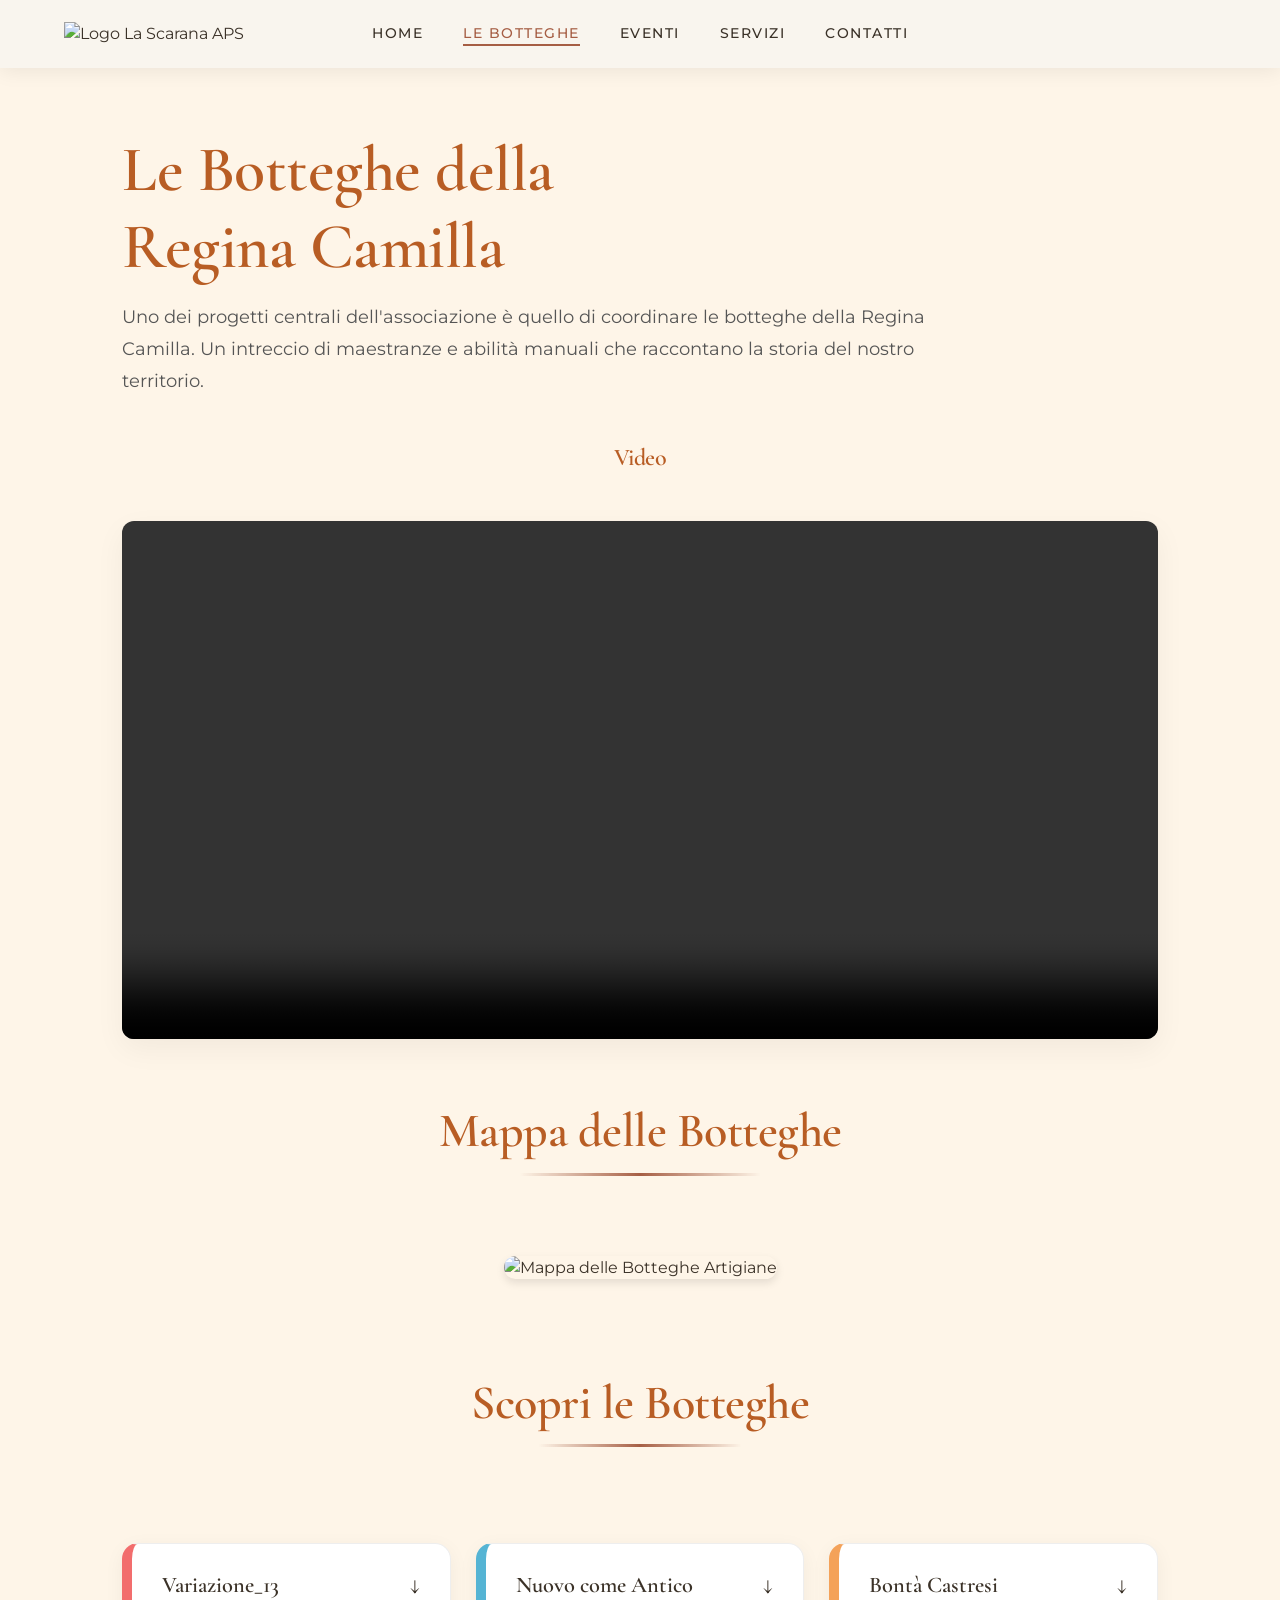
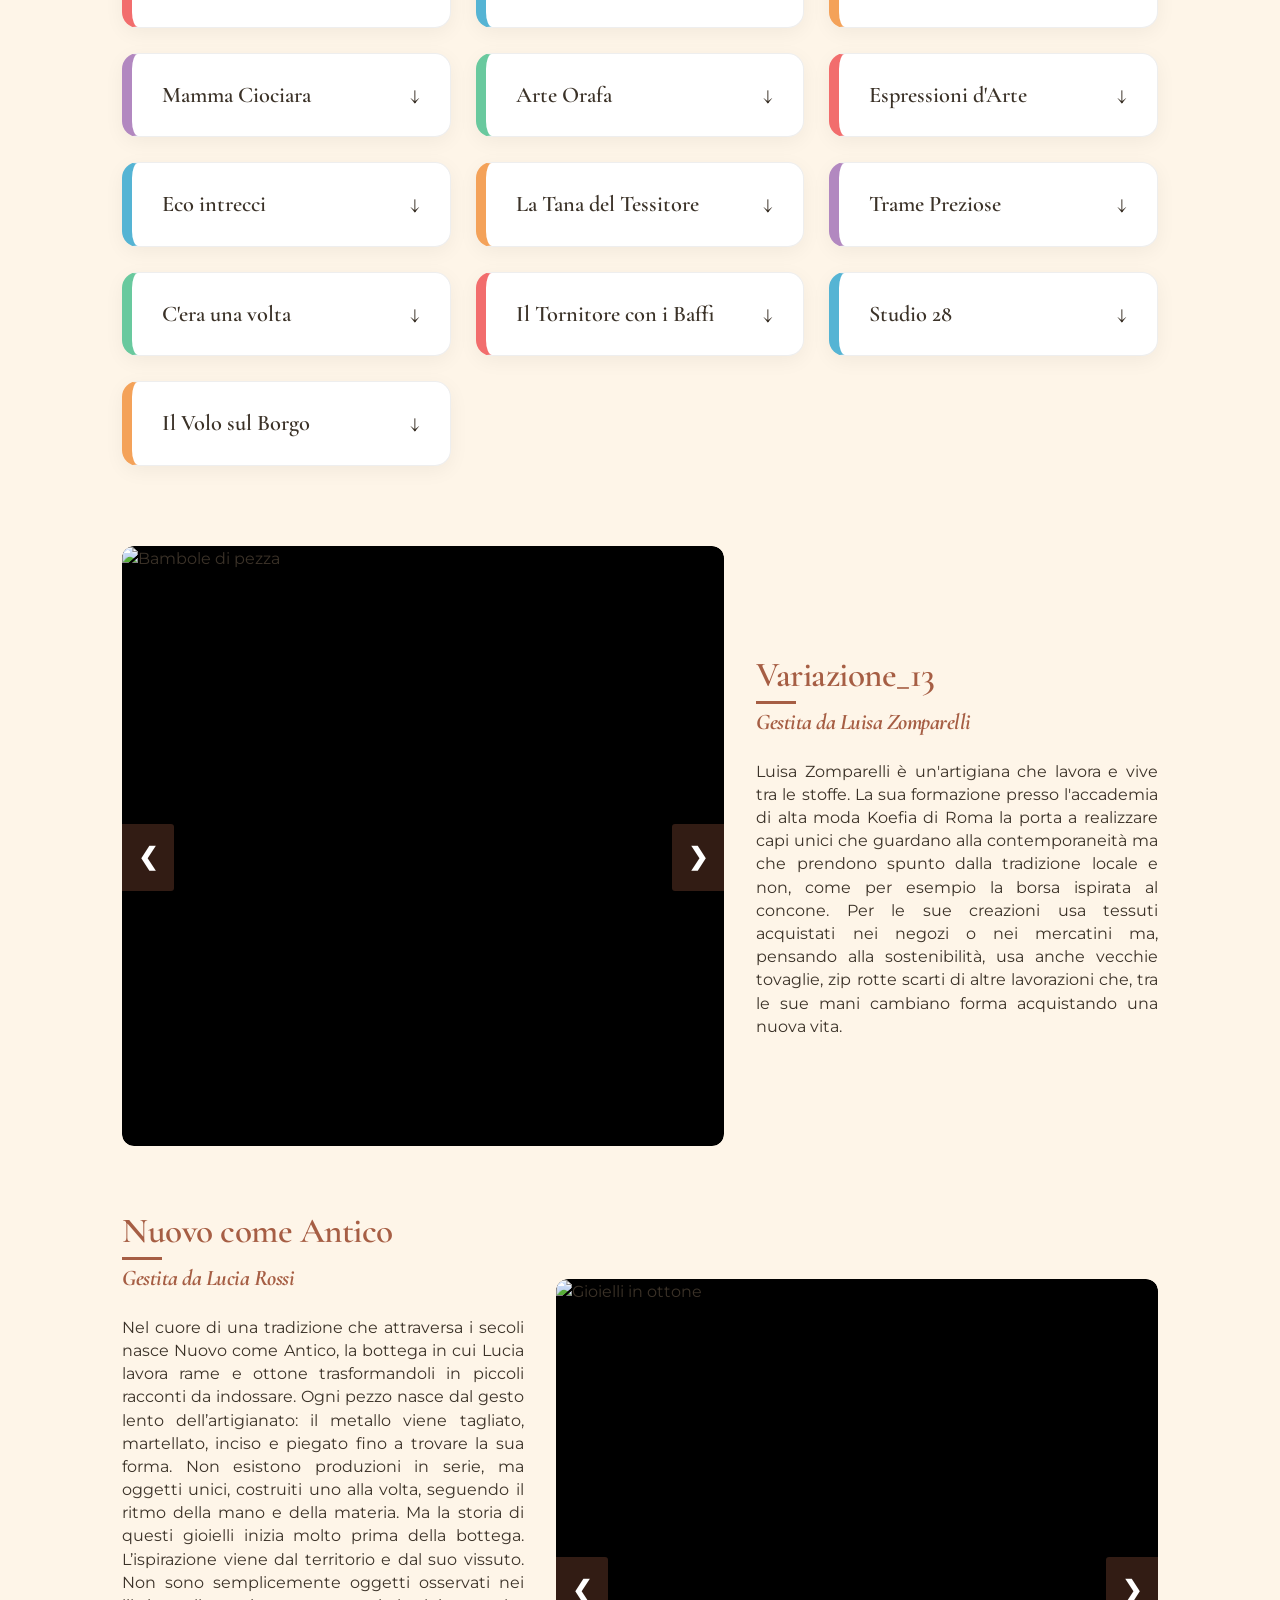
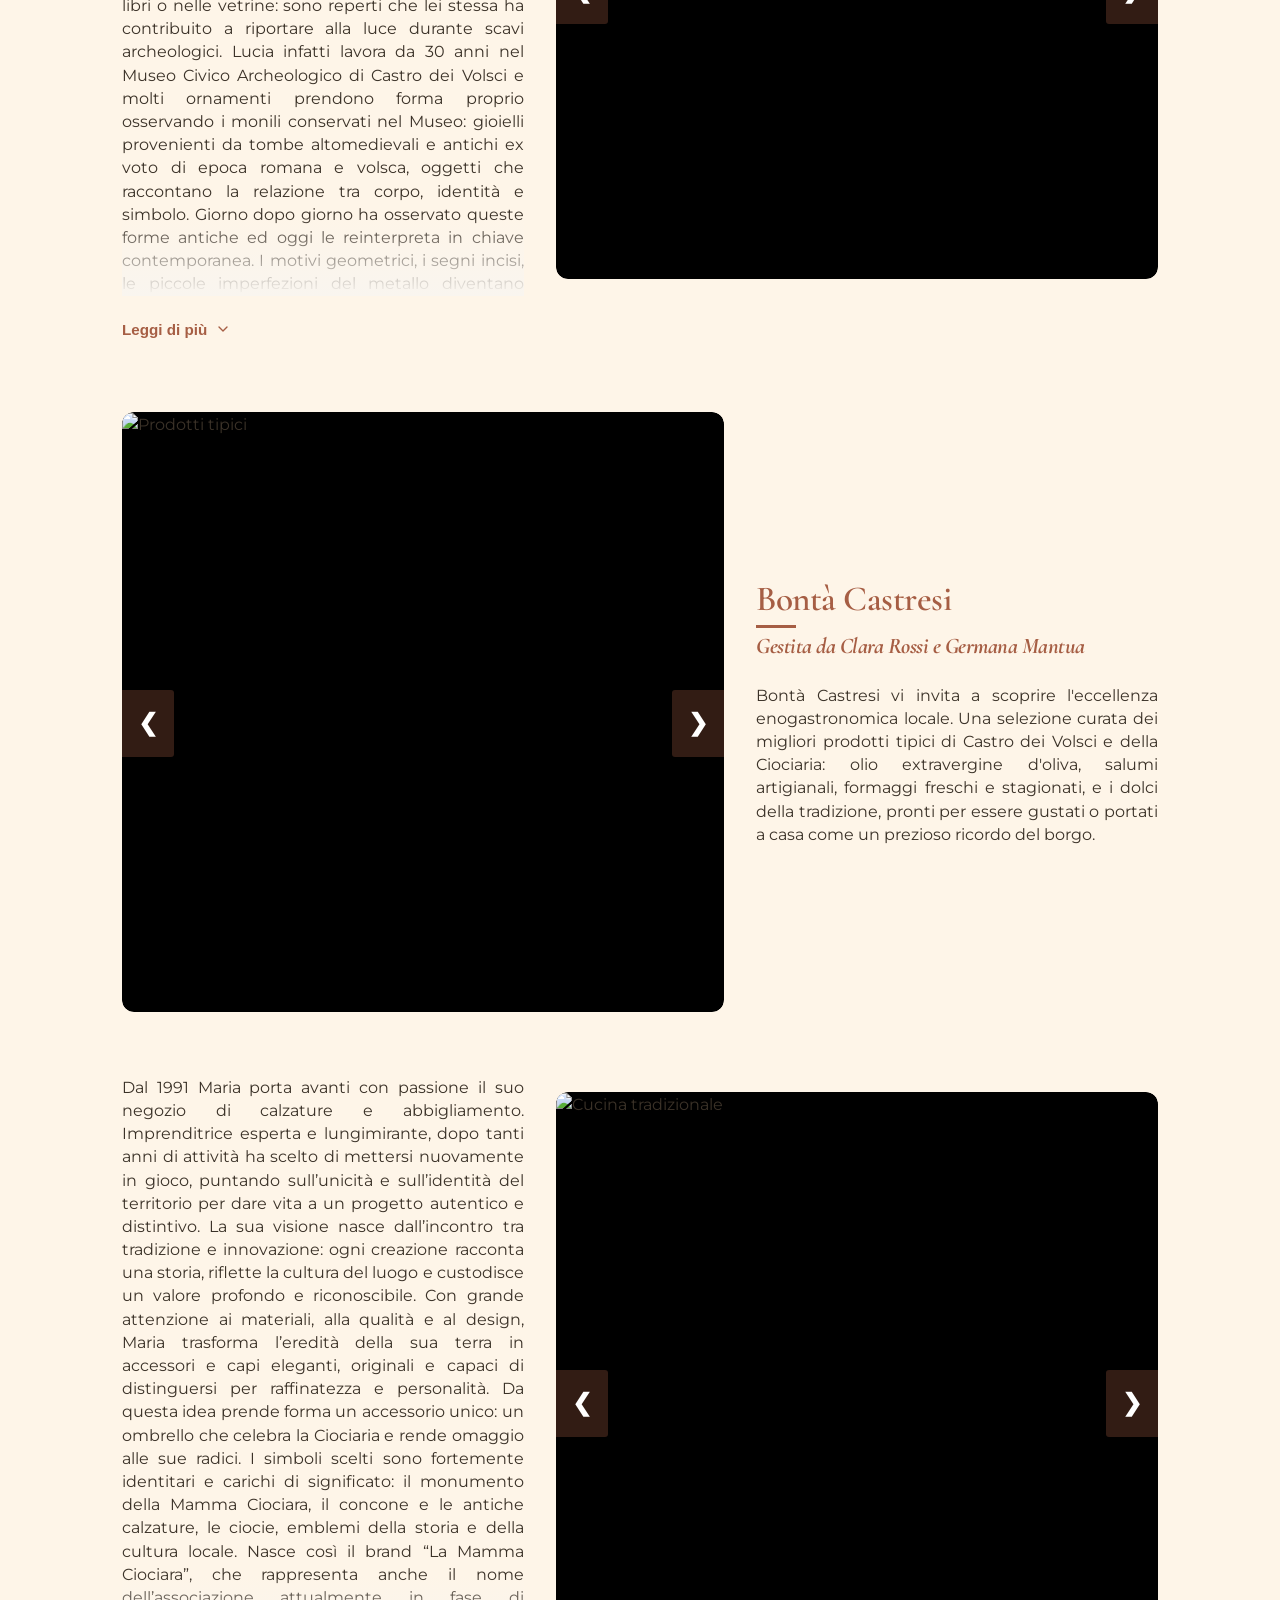
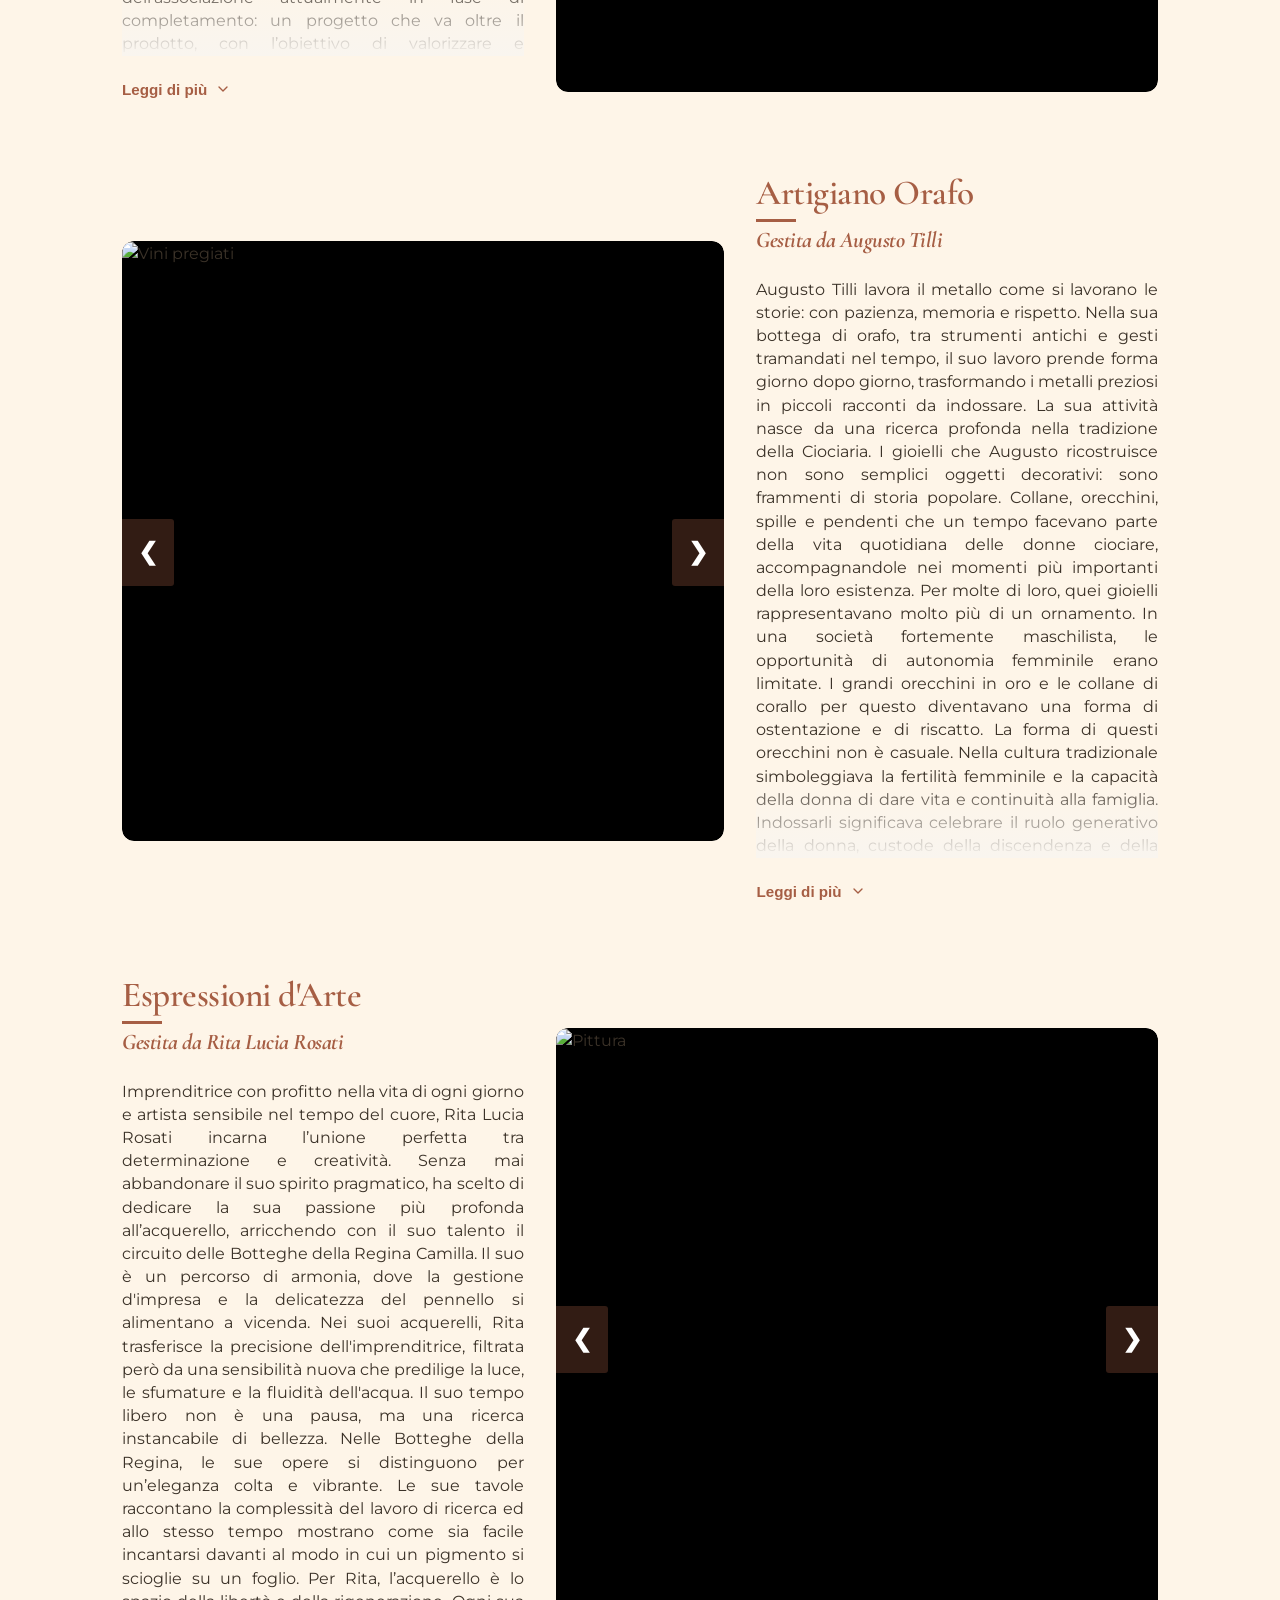
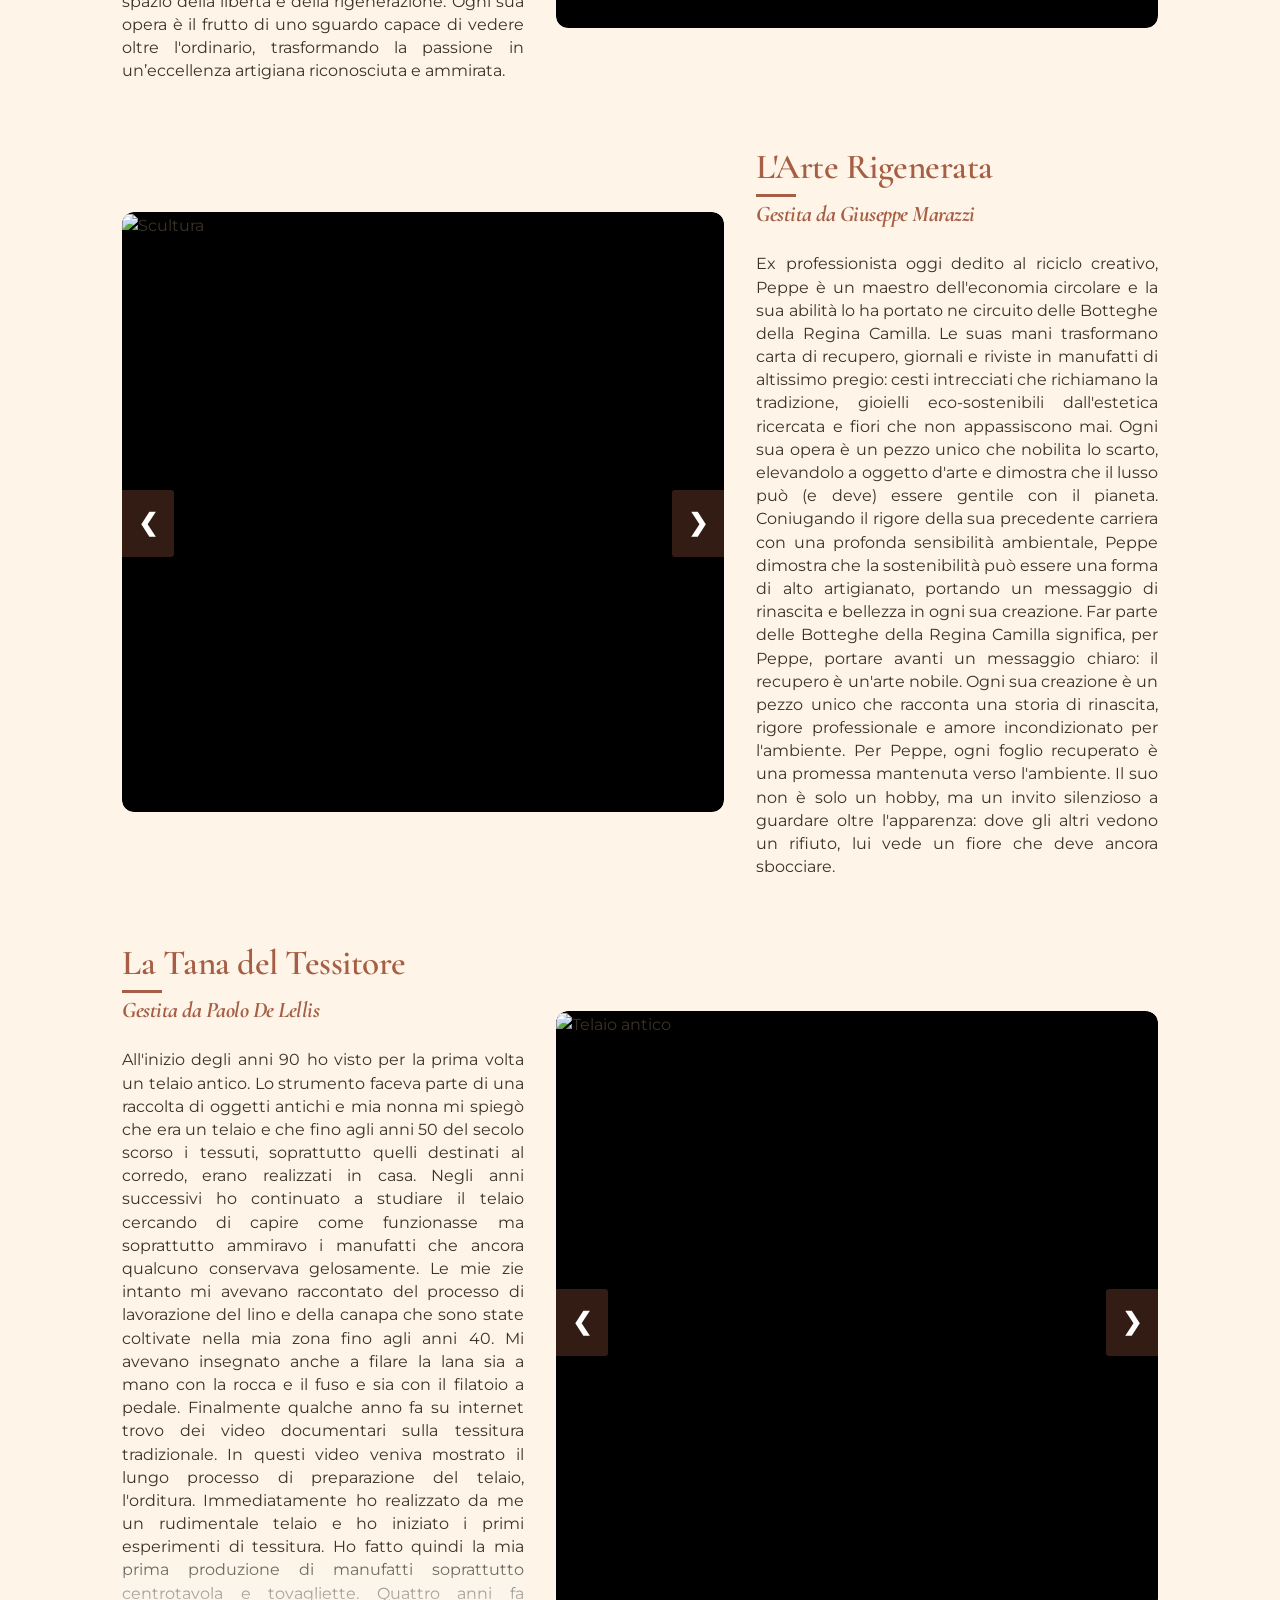
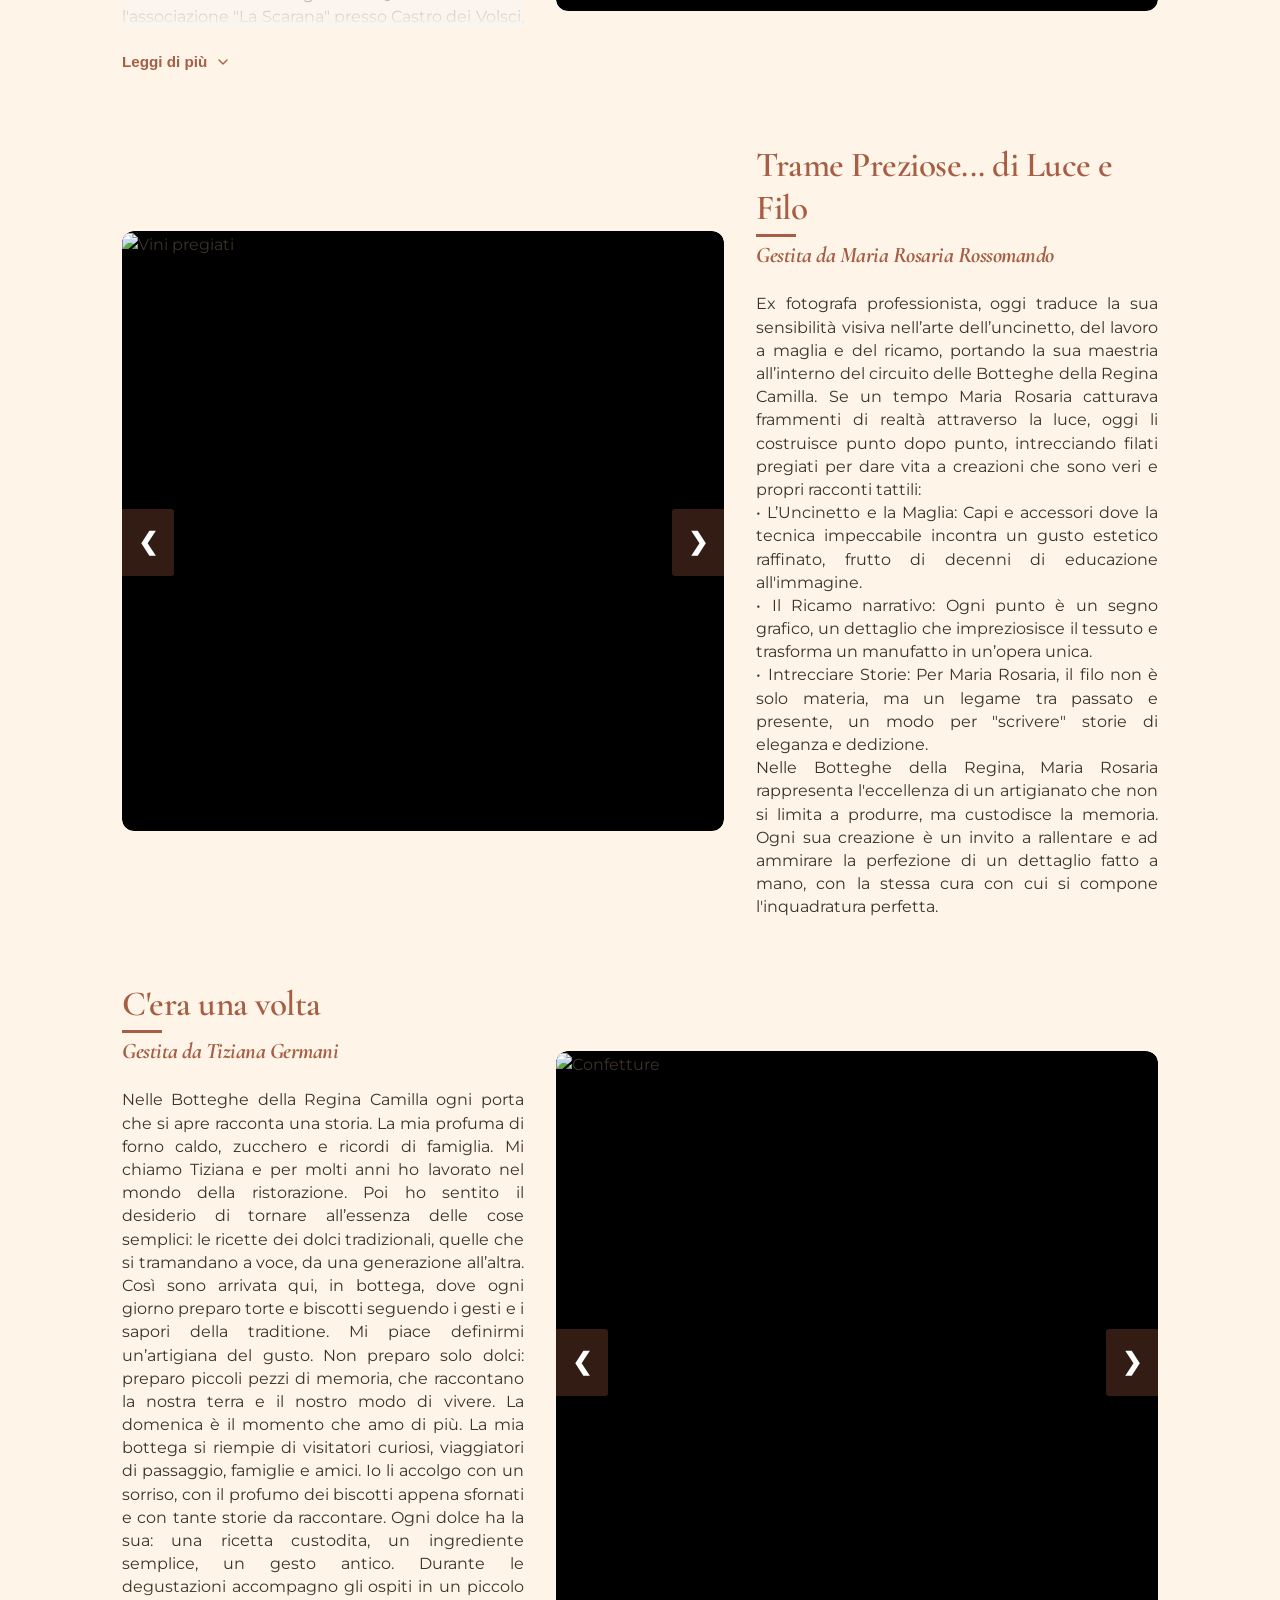
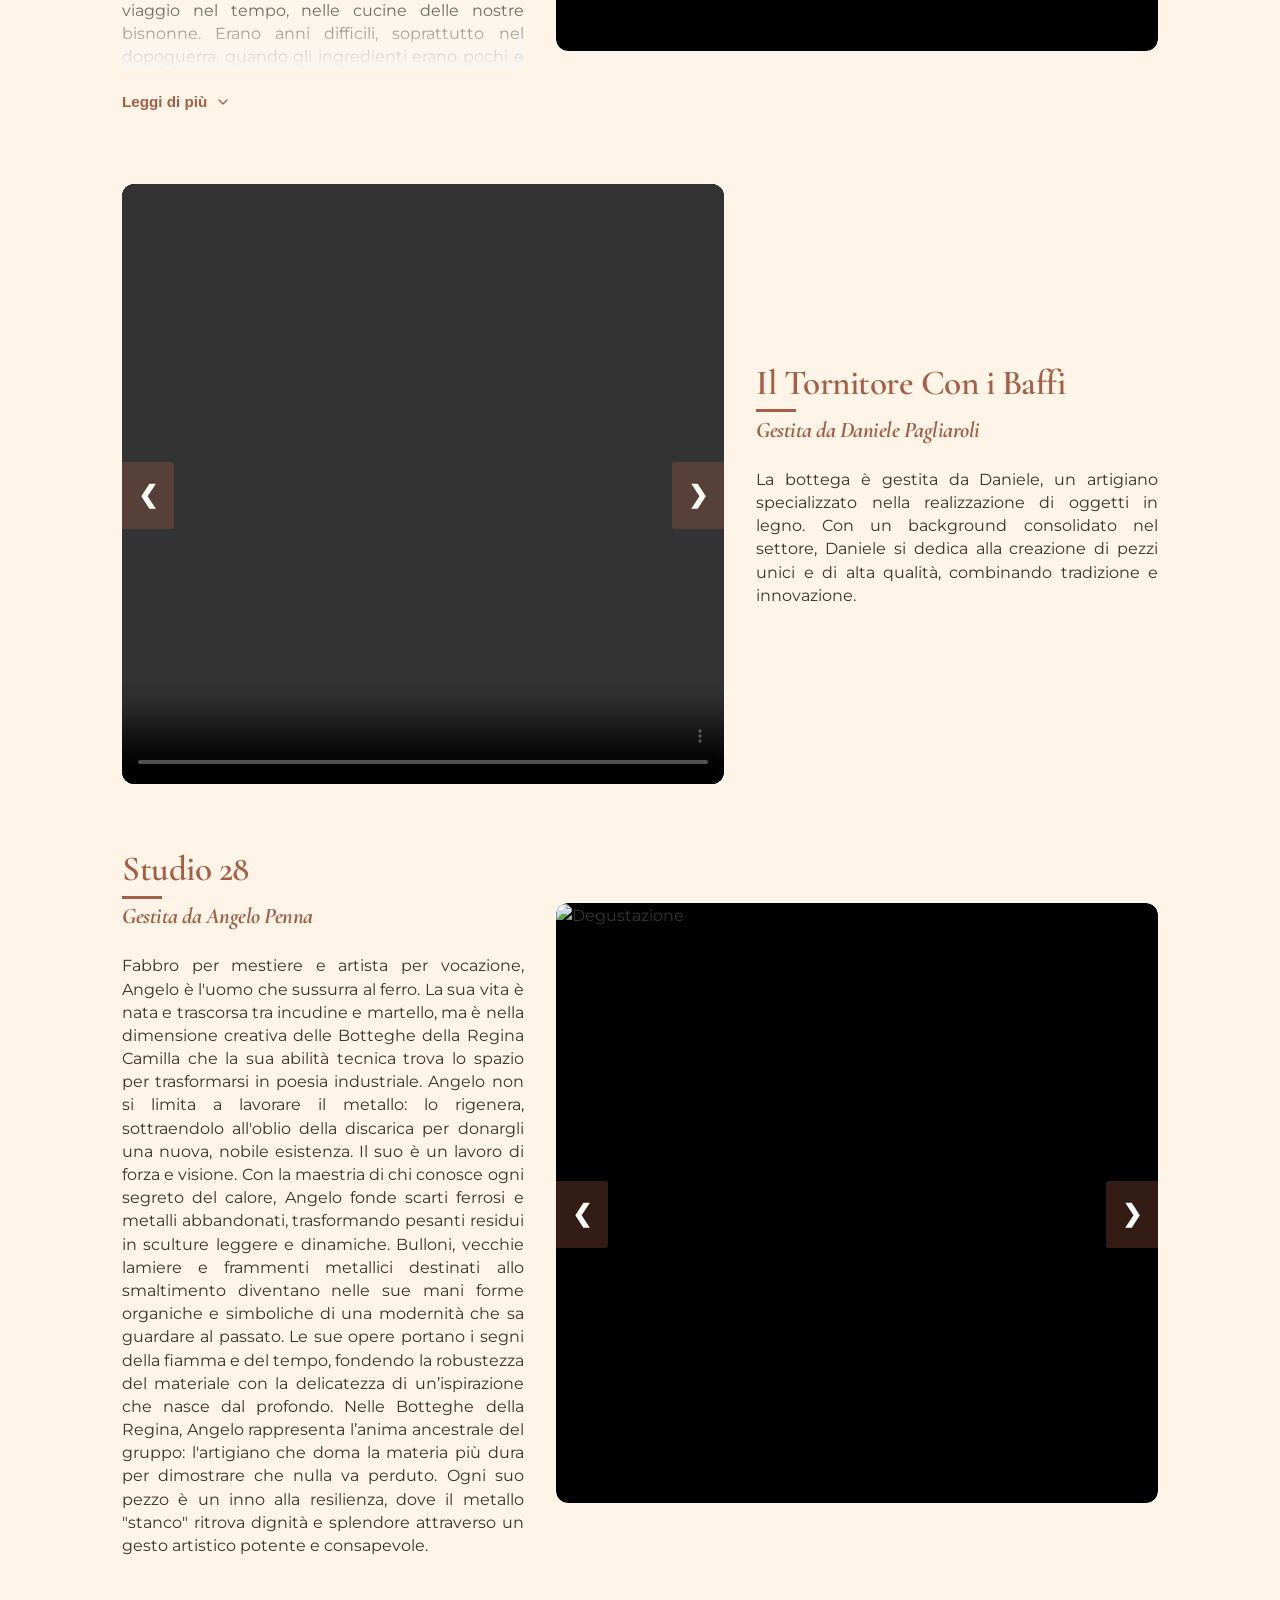
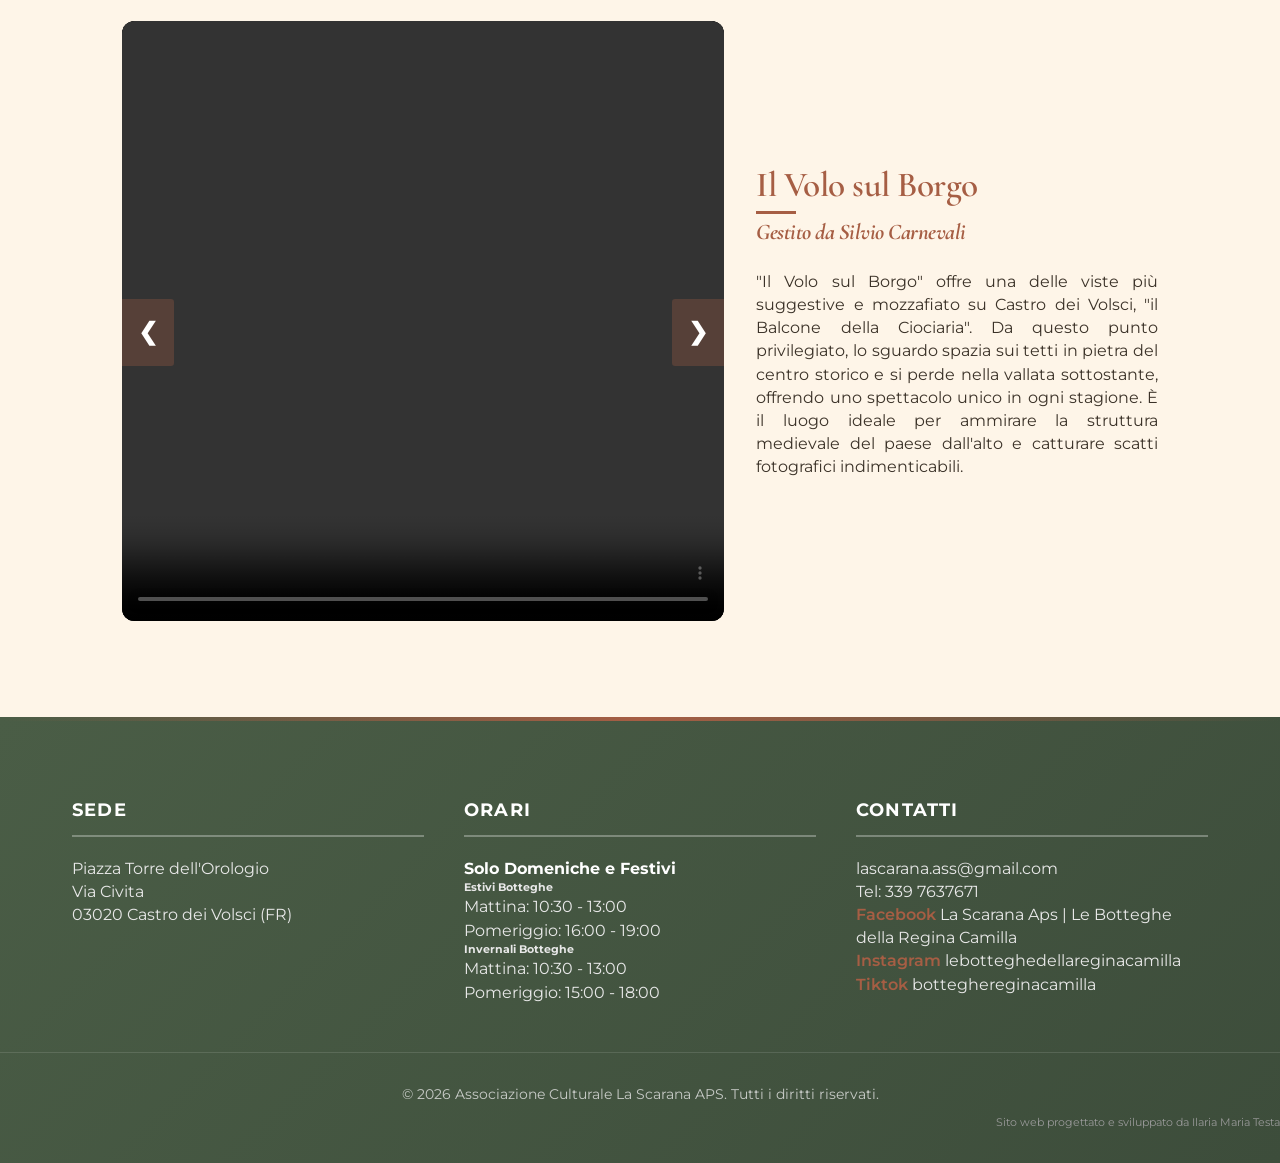
==== botteghe.html @ a88fd154 "Add files via upload" ====
<!DOCTYPE html>
<html lang="it">
<head>
    <meta charset="UTF-8">
    <meta name="viewport" content="width=device-width, initial-scale=1.0">
    <title>Le Botteghe - La Scarana</title>
    <link rel="preconnect" href="https://fonts.googleapis.com">
    <link rel="preconnect" href="https://fonts.gstatic.com" crossorigin>
    <link href="https://fonts.googleapis.com/css2?family=Cormorant+Garamond:ital,wght@0,400;0,600;0,700;1,400&family=Montserrat:wght@300;400;500;600&display=swap" rel="stylesheet">
    <link rel="stylesheet" href="style.css">
    <style>
        /* Stile aggiuntivo per gestire l'alternanza automatica delle foto (destra/sinistra) */
        .bottega-section.split-layout {
            display: flex;
            align-items: center;
            gap: 2rem;
            margin-bottom: 4rem;
        }

        /* Di base: Immagine a sinistra, Testo a destra */
        .bottega-section.split-layout .image-box { order: 1; }
        .bottega-section.split-layout .text-box { order: 2; }

        /* Alternanza: Nelle sezioni PARI, invertiamo l'ordine */
        /* Nota: nth-of-type(even) conta le sezioni all'interno del container */
        .container section.bottega-section.split-layout:nth-of-type(even) {
            flex-direction: row-reverse;
        }
        
        /* Responsive: su mobile torniamo alla colonna singola */
        @media (max-width: 768px) {
            .bottega-section.split-layout,
            .container section.bottega-section.split-layout:nth-of-type(even) {
                flex-direction: column;
            }
            .bottega-section.split-layout .image-box,
            .bottega-section.split-layout .text-box {
                order: unset;
                width: 100%;
            }
        }
    </style>
</head>
<body class="page-botteghe">

   <header>
        <nav>
           <a href="index.html" class="site-logo">
    <img src="asset/image_123986672__1_-removebg-preview.png" alt="Logo La Scarana APS">
</a>
            
            <div class="hamburger" id="hamburger">
                <span class="bar"></span>
                <span class="bar"></span>
                <span class="bar"></span>
            </div>

            <ul class="nav-menu">
                <li><a href="index.html">Home</a></li>
                <li><a href="botteghe.html" class="active">Le Botteghe</a></li>
                <li><a href="eventi.html">Eventi</a></li>
                <li><a href="servizi.html">Servizi</a></li>
                <li><a href="contatti.html">Contatti</a></li>
            </ul>
        </nav>
    </header>

    <div class="container">
        <h1 class="section-title" style="margin-top: 4rem;">Le Botteghe della<br>Regina Camilla</h1>
        
        <div class="text-block">
            <p>Uno dei progetti centrali dell'associazione è quello di coordinare le botteghe della Regina Camilla. Un intreccio di maestranze e abilità manuali che raccontano la storia del nostro territorio.</p>
        </div>

        <h2 style="text-align: center; margin: 3rem 0;">Video</h2>
        <div class="gallery-placeholder" style="height: auto; background: none;">
            <video width="100%" controls style="border-radius: 12px; box-shadow: var(--shadow-soft);">
                <source src="asset/il-tuo-video.mp4" type="video/mp4">
                Il tuo browser non supporta la riproduzione video.
            </video>
        </div>
<!-- INIZIO SEZIONE MAPPA -->
        <h2 class="section-title" style="margin-top: 4rem; text-align: center;">Mappa delle Botteghe</h2>
        <div class="map-container" style="text-align: center; margin: 2rem 0;">
            <img src="asset/mappabotteghe.jpeg" alt="Mappa delle Botteghe Artigiane" style="max-width: 100%; height: auto; border-radius: 12px; box-shadow: 0 4px 8px rgba(0,0,0,0.1);">
        </div>
        <!-- FINE SEZIONE MAPPA -->
        <h2 class="section-title" style="margin-top: 4rem;">Scopri le Botteghe</h2>
        
        <ul class="botteghe-nav">
            <li><a href="#luisa">Variazione_13 <span>↓</span></a></li>
            <li><a href="#nuovo-antico">Nuovo come Antico <span>↓</span></a></li>
            <li><a href="#bontà-castresi">Bontà Castresi <span>↓</span></a></li>
            <li><a href="#mamma-ciociara">Mamma Ciociara <span>↓</span></a></li>
            <li><a href="#orafo">Arte Orafa <span>↓</span></a></li>
            <li><a href="#espressioni-arte">Espressioni d'Arte <span>↓</span></a></li>
            <li><a href="#carta-reciclo">Eco intrecci <span>↓</span></a></li>
            <li><a href="#tana-tessitore">La Tana del Tessitore <span>↓</span></a></li>
            <li><a href="#trame-preziose">Trame Preziose <span>↓</span></a></li>
            <li><a href="#c-era-volta">C'era una volta <span>↓</span></a></li>
            <li><a href="#torniatore">Il Tornitore con i Baffi <span>↓</span></a></li>
            <li><a href="#studio-28">Studio 28 <span>↓</span></a></li>
            <li><a href="#volo">Il Volo sul Borgo <span>↓</span></a></li>
        </ul>

        <section id="luisa" class="bottega-section split-layout">
            <div class="image-box" style="padding: 0; background: transparent; box-shadow: none; flex: 1.5; height: 550px;">
                <div class="carousel-container" id="gallery-luisa" style="height: 100%; margin: 0; max-width: 100%;">
                    <div class="carousel-slide fade" style="height: 100%;">
                        <img src="asset/WhatsApp-Image-2026-02-23-at-19.43.05-(1).jpeg" alt="Bambole di pezza" style="height: 100%; width: 100%; object-fit: cover;">
                    </div>
                    <div class="carousel-slide fade" style="height: 100%;">
                        <img src="asset/WhatsApp-Image-2026-02-23-at-19.43.05-(2).jpeg" alt="Decorazioni" style="height: 100%; width: 100%; object-fit: cover;">
                    </div>
                    <div class="carousel-slide fade" style="height: 100%;">
                        <img src="asset/WhatsApp-Image-2026-02-23-at-19.43.05-(3).jpeg" alt="Decorazioni" style="height: 100%; width: 100%; object-fit: cover;">
                    </div>
                    <div class="carousel-slide fade" style="height: 100%;">
                        <img src="asset/sartoria.jpg" alt="Decorazioni" style="height: 100%; width: 100%; object-fit: cover;">
                    </div>
                    <a class="prev" onclick="changeSlide('gallery-luisa', -1)">&#10094;</a>
                    <a class="next" onclick="changeSlide('gallery-luisa', 1)">&#10095;</a>
                </div>
            </div>
            <div class="text-box" style="flex: 1;">
                <h3>Variazione_13</h3>
                <h4 class="bottega-sub">Gestita da Luisa Zomparelli</h4>
                <p>Luisa Zomparelli è un'artigiana che lavora e vive tra le stoffe. La sua formazione presso l'accademia di alta moda Koefia di Roma la porta a realizzare capi unici che guardano alla contemporaneità ma che prendono spunto dalla tradizione locale e non, come per esempio la borsa ispirata al concone. Per le sue creazioni usa tessuti acquistati nei negozi o nei mercatini ma, pensando alla sostenibilità, usa anche vecchie tovaglie, zip rotte scarti di altre lavorazioni che, tra le sue mani cambiano forma acquistando una nuova vita.</p>
            </div>
        </section>

        <section id="nuovo-antico" class="bottega-section split-layout">
            <div class="image-box" style="padding: 0; background: transparent; box-shadow: none; flex: 1.5; height: 550px;">
                <div class="carousel-container" id="gallery-nuovo-antico" style="height: 100%; margin: 0; max-width: 100%;">
                    <div class="carousel-slide fade" style="height: 100%;">
                        <img src="asset/lucia-2.jpg" alt="Gioielli in ottone" style="height: 100%; width: 100%; object-fit: cover;">
                    </div>
                    <div class="carousel-slide fade" style="height: 100%;">
                        <img src="asset/lucia.jpg" alt="Dettaglio incisione" style="height: 100%; width: 100%; object-fit: cover;">
                    </div>
                    <div class="carousel-slide fade" style="height: 100%;">
                        <img src="asset/_lucia3.jpg" alt="Dettaglio incisione" style="height: 100%; width: 100%; object-fit: cover;">
                    </div>
                    <div class="carousel-slide fade" style="height: 100%;">
                        <img src="asset/foglie-lucia.jpg" alt="Dettaglio incisione" style="height: 100%; width: 100%; object-fit: cover;">
                    </div>
                    <a class="prev" onclick="changeSlide('gallery-nuovo-antico', -1)">&#10094;</a>
                    <a class="next" onclick="changeSlide('gallery-nuovo-antico', 1)">&#10095;</a>
                </div>
            </div>
            <div class="text-box" style="flex: 1;">
                <h3>Nuovo come Antico</h3>
                <h4 class="bottega-sub">Gestita da Lucia Rossi</h4>
                <div class="text-content text-collapsed">
                    <p>Nel cuore di una tradizione che attraversa i secoli nasce Nuovo come Antico, la bottega in cui Lucia lavora rame e ottone trasformandoli in piccoli racconti da indossare. Ogni pezzo nasce dal gesto lento dell’artigianato: il metallo viene tagliato, martellato, inciso e piegato fino a trovare la sua forma. Non esistono produzioni in serie, ma oggetti unici, costruiti uno alla volta, seguendo il ritmo della mano e della materia. Ma la storia di questi gioielli inizia molto prima della bottega. L’ispirazione viene dal territorio e dal suo vissuto. Non sono semplicemente oggetti osservati nei libri o nelle vetrine: sono reperti che lei stessa ha contribuito a riportare alla luce durante scavi archeologici. Lucia infatti lavora da 30 anni nel Museo Civico Archeologico di Castro dei Volsci e molti ornamenti prendono forma proprio osservando i monili conservati nel Museo: gioielli provenienti da tombe altomedievali e antichi ex voto di epoca romana e volsca, oggetti che raccontano la relazione tra corpo, identità e simbolo. Giorno dopo giorno ha osservato queste forme antiche ed oggi le reinterpreta in chiave contemporanea. I motivi geometrici, i segni incisi, le piccole imperfezioni del metallo diventano elementi di un linguaggio nuovo, capace di mantenere viva la memoria senza copiarla. Così nascono ornamenti personali e gioielli che portano con sé un doppio tempo: quello della terra da cui provengono le idee e quello presente della creazione artigianale. Indossare un oggetto di Nuovo come Antico significa portare con sé un frammento di storia trasformato in gesto quotidiano — un incontro tra memorie antiche, gesti simbolici, territorio e lavoro delle mani. Sarà un dialogo diretto con la storia</p>
                </div>
                <button class="read-more-btn" onclick="toggleText(this)">
                    <span>Leggi di più</span>
                    <svg viewBox="0 0 24 24" fill="none" stroke="currentColor" stroke-width="2" stroke-linecap="round" stroke-linejoin="round">
                        <polyline points="6 9 12 15 18 9"></polyline>
                    </svg>
                </button>
            </div>
        </section>

        <section id="bontà-castresi" class="bottega-section split-layout">
            <div class="image-box" style="padding: 0; background: transparent; box-shadow: none; flex: 1.5; height: 550px;">
                <div class="carousel-container" id="gallery-bontà-castresi" style="height: 100%; margin: 0; max-width: 100%;">
                    <div class="carousel-slide fade" style="height: 100%;">
                        <img src="asset/cucina-2.jpg" alt="Prodotti tipici" style="height: 100%; width: 100%; object-fit: cover;">
                    </div>
                    <div class="carousel-slide fade" style="height: 100%;">
                        <img src="asset/bonta-castresi.jfif" alt="Prodotti tipici" style="height: 100%; width: 100%; object-fit: cover;">
                    </div>
                    <div class="carousel-slide fade" style="height: 100%;">
                        <img src="asset/bontàcastresi.jpg" alt="Prodotti tipici" style="height: 100%; width: 100%; object-fit: cover;">
                    </div>
                    <a class="prev" onclick="changeSlide('gallery-bontà-castresi', -1)">&#10094;</a>
                    <a class="next" onclick="changeSlide('gallery-bontà-castresi', 1)">&#10095;</a>
                </div>
            </div>
            <div class="text-box" style="flex: 1;">
                <h3>Bontà Castresi</h3>
                <h4 class="bottega-sub">Gestita da Clara Rossi e Germana Mantua</h4> <p>Bontà Castresi vi invita a scoprire l'eccellenza enogastronomica locale. Una selezione curata dei migliori prodotti tipici di Castro dei Volsci e della Ciociaria: olio extravergine d'oliva, salumi artigianali, formaggi freschi e stagionati, e i dolci della tradizione, pronti per essere gustati o portati a casa come un prezioso ricordo del borgo.</p>
            </div>
        </section>

        <section id="mamma-ciociara" class="bottega-section split-layout">
            <div class="image-box" style="padding: 0; background: transparent; box-shadow: none; flex: 1.5; height: 550px;">
                <div class="carousel-container" id="gallery-mamma" style="height: 100%; margin: 0; max-width: 100%;">
                    <div class="carousel-slide fade" style="height: 100%;">
                        <img src="asset/WhatsApp-Image-2026-03-18-at-08.54.34.jpeg" alt="Cucina tradizionale" style="height: 100%; width: 100%; object-fit: cover;">
                    </div>
                    
                    <a class="prev" onclick="changeSlide('gallery-mamma', -1)">&#10094;</a>
                    <a class="next" onclick="changeSlide('gallery-mamma', 1)">&#10095;</a>
                </div>
            </div>
          <div class="text-box" style="flex: 1;">

    <div class="text-content text-collapsed">
        <p>Dal 1991 Maria porta avanti con passione il suo negozio di calzature e abbigliamento. Imprenditrice esperta e lungimirante, dopo tanti anni di attività ha scelto di mettersi nuovamente in gioco, puntando sull’unicità e sull’identità del territorio per dare vita a un progetto autentico e distintivo.
        La sua visione nasce dall’incontro tra tradizione e innovazione: ogni creazione racconta una storia, riflette la cultura del luogo e custodisce un valore profondo e riconoscibile. Con grande attenzione ai materiali, alla qualità e al design, Maria trasforma l’eredità della sua terra in accessori e capi eleganti, originali e capaci di distinguersi per raffinatezza e personalità.
        Da questa idea prende forma un accessorio unico: un ombrello che celebra la Ciociaria e rende omaggio alle sue radici. I simboli scelti sono fortemente identitari e carichi di significato: il monumento della Mamma Ciociara, il concone e le antiche calzature, le ciocie, emblemi della storia e della cultura locale.
        Nasce così il brand “La Mamma Ciociara”, che rappresenta anche il nome dell’associazione attualmente in fase di completamento: un progetto che va oltre il prodotto, con l’obiettivo di valorizzare e promuovere il territorio.
        Prima di avviare la realizzazione, il marchio è stato regolarmente registrato presso la CCIAA di Frosinone, tramite il Ministero dello Sviluppo Economico, seguendo tutti i passaggi previsti e nel rispetto dei tempi tecnici di verifica.
        Il progetto ha una visione chiara e ambiziosa: da un lato proporre il prodotto al pubblico privato, dall’altro coinvolgere attivamente tutti i 91 comuni della Ciociaria, offrendo loro un simbolo concreto e rappresentativo dell’identità locale.
        Questo ombrello non è solo un accessorio, ma un racconto da portare con sé: un segno distintivo che unisce storia, cultura ed eleganza.</p>
    </div>
    
    
    <button class="read-more-btn" onclick="toggleText(this)">
        <span>Leggi di più</span>
        <svg viewBox="0 0 24 24" fill="none" stroke="currentColor" stroke-width="2" stroke-linecap="round" stroke-linejoin="round">
            <polyline points="6 9 12 15 18 9"></polyline>
        </svg>
    </button>
</div>
        </section>

        <section id="orafo" class="bottega-section split-layout">
            <div class="image-box" style="padding: 0; background: transparent; box-shadow: none; flex: 1.5; height: 550px;">
                <div class="carousel-container" id="gallery-orafo" style="height: 100%; margin: 0; max-width: 100%;">
                    <div class="carousel-slide fade" style="height: 100%;">
                        <img src="asset/117168347_702341280363541_2273002783299331781_n.jpg" alt="Vini pregiati" style="height: 100%; width: 100%; object-fit: cover;">
                    </div>
                    <div class="carousel-slide fade" style="height: 100%;">
                        <img src="asset/lucia1.jpg" alt="Lavorazione rame" style="height: 100%; width: 100%; object-fit: cover;">
                    </div>
                    <div class="carousel-slide fade" style="height: 100%;">
                        <img src="asset/WhatsApp-Image-2026-03-23-at-17.58.52.jpeg" alt="Lavorazione rame" style="height: 100%; width: 100%; object-fit: cover;">
                    </div>
                    <div class="carousel-slide fade" style="height: 100%;">
                        <img src="asset/WhatsApp-Image-2026-03-23-at-17.58.50.jpeg" alt="Lavorazione rame" style="height: 100%; width: 100%; object-fit: cover;">
                    </div>
                    <div class="carousel-slide fade" style="height: 100%;">
                        <img src="asset/WhatsApp-Image-2026-03-23-at-17.58.500.jpeg" alt="Lavorazione rame" style="height: 100%; width: 100%; object-fit: cover;">
                    </div>
                    <a class="prev" onclick="changeSlide('gallery-orafo', -1)">&#10094;</a>
                    <a class="next" onclick="changeSlide('gallery-orafo', 1)">&#10095;</a>
                </div>
            </div>
            <div class="text-box" style="flex: 1;">
                <h3>Artigiano Orafo</h3>
                <h4 class="bottega-sub">Gestita da Augusto Tilli</h4>
                <div class="text-content text-collapsed">
                    <p>Augusto Tilli lavora il metallo come si lavorano le storie: con pazienza, memoria e rispetto. Nella sua bottega di orafo, tra strumenti antichi e gesti tramandati nel tempo, il suo lavoro prende forma giorno dopo giorno, trasformando i metalli preziosi in piccoli racconti da indossare. La sua attività nasce da una ricerca profonda nella tradizione della Ciociaria. I gioielli che Augusto ricostruisce non sono semplici oggetti decorativi: sono frammenti di storia popolare. Collane, orecchini, spille e pendenti che un tempo facevano parte della vita quotidiana delle donne ciociare, accompagnandole nei momenti più importanti della loro esistenza. Per molte di loro, quei gioielli rappresentavano molto più di un ornamento. In una società fortemente maschilista, le opportunità di autonomia femminile erano limitate. I grandi orecchini in oro e le collane di corallo per questo diventavano una forma di ostentazione e di riscatto. La forma di questi orecchini non è casuale. Nella cultura tradizionale simboleggiava la fertilità femminile e la capacità della donna di dare vita e continuità alla famiglia. Indossarli significava celebrare il ruolo generativo della donna, custode della discendenza e della continuità della casa. Erano un patrimonio personale, spesso l’unico. Erano un valore da custodire, da tramandare, da vendere o impegnare nei momenti di difficoltà. È da questa consapevolezza che prende forma il lavoro di Augusto Tilli. Ogni gioiello viene ricostruito attraverso tecniche artigianali tradizionali, studiando forme, simboli e lavorazioni del passato. Il risultato non è una semplice riproduzione, ma una nuova vita per oggetti che portano con sé il peso e la dignità delle storie che rappresentano. Nella bottega della Regina Camilla di Augusto, l’oreficeria diventa un atto di memoria. Ogni pezzo racconta la forza silenziosa delle nostre nonne, il loro modo di affermare sé elles in un mondo che spesso le voleva ai margini. Indossare questi gioielli significa portare con sé non solo una tradizione, ma anche il segno di una storia di identità, coraggio e riscatto.</p>
                </div>
                <button class="read-more-btn" onclick="toggleText(this)">
                    <span>Leggi di più</span>
                    <svg viewBox="0 0 24 24" fill="none" stroke="currentColor" stroke-width="2" stroke-linecap="round" stroke-linejoin="round">
                        <polyline points="6 9 12 15 18 9"></polyline>
                    </svg>
                </button>
            </div>
        </section>

        <section id="espressioni-arte" class="bottega-section split-layout">
            <div class="image-box" style="padding: 0; background: transparent; box-shadow: none; flex: 1.5; height: 550px;">
                <div class="carousel-container" id="gallery-espressioni-arte" style="height: 100%; margin: 0; max-width: 100%;">
                    <div class="carousel-slide fade" style="height: 100%;">
                        <img src="asset/_D3B4819.jpg" alt="Pittura" style="height: 100%; width: 100%; object-fit: cover;">
                    </div>
                    <div class="carousel-slide fade" style="height: 100%;">
                        <img src="asset/WhatsApp-Image-2026-03-15-at-22.00.46.jpeg" alt="Pittura" style="height: 100%; width: 100%; object-fit: cover;">
                    </div>
                    <div class="carousel-slide fade" style="height: 100%;">
                        <img src="asset/acquerello.jpg" alt="Pittura" style="height: 100%; width: 100%; object-fit: cover;">
                    </div>
                    <a class="prev" onclick="changeSlide('gallery-espressioni-arte', -1)">&#10094;</a>
                    <a class="next" onclick="changeSlide('gallery-espressioni-arte', 1)">&#10095;</a>
                </div>
            </div>
            <div class="text-box" style="flex: 1;">
                <h3>Espressioni d'Arte</h3>
                <h4 class="bottega-sub">Gestita da Rita Lucia Rosati</h4>
                <p>Imprenditrice con profitto nella vita di ogni giorno e artista sensibile nel tempo del cuore, Rita Lucia Rosati incarna l’unione perfetta tra determinazione e creatività. Senza mai abbandonare il suo spirito pragmatico, ha scelto di dedicare la sua passione più profonda all’acquerello, arricchendo con il suo talento il circuito delle Botteghe della Regina Camilla. Il suo è un percorso di armonia, dove la gestione d'impresa e la delicatezza del pennello si alimentano a vicenda. Nei suoi acquerelli, Rita trasferisce la precisione dell'imprenditrice, filtrata però da una sensibilità nuova che predilige la luce, le sfumature e la fluidità dell'acqua. Il suo tempo libero non è una pausa, ma una ricerca instancabile di bellezza. Nelle Botteghe della Regina, le sue opere si distinguono per un’eleganza colta e vibrante. Le sue tavole raccontano la complessità del lavoro di ricerca ed allo stesso tempo mostrano come sia facile incantarsi davanti al modo in cui un pigmento si scioglie su un foglio. Per Rita, l’acquerello è lo spazio della libertà e della rigenerazione. Ogni sua opera è il frutto di uno sguardo capace di vedere oltre l'ordinario, trasformando la passione in un’eccellenza artigiana riconosciuta e ammirata.</p>
            </div>
        </section>

        <section id="carta-reciclo" class="bottega-section split-layout">
            <div class="image-box" style="padding: 0; background: transparent; box-shadow: none; flex: 1.5; height: 550px;">
                <div class="carousel-container" id="gallery-carta-riciclo" style="height: 100%; margin: 0; max-width: 100%;">
                    <div class="carousel-slide fade" style="height: 100%;">
                        <img src="asset/riciclo-della-carta-Peppe.jpeg" alt="Scultura" style="height: 100%; width: 100%; object-fit: cover;">
                    </div>
                    <div class="carousel-slide fade" style="height: 100%;">
                        <img src="asset/fiore-carta.jpg" alt="Scultura" style="height: 100%; width: 100%; object-fit: cover;">
                    </div>
                    <div class="carousel-slide fade" style="height: 100%;">
                        <img src="asset/riciclo-della-carta-Peppe.jpeg" alt="Scultura" style="height: 100%; width: 100%; object-fit: cover;">
                    </div>
                    <a class="prev" onclick="changeSlide('gallery-carta-riciclo', -1)">&#10094;</a>
                    <a class="next" onclick="changeSlide('gallery-carta-riciclo', 1)">&#10095;</a>
                </div>
            </div>
            <div class="text-box" style="flex: 1;">
                <h3>L'Arte Rigenerata</h3>
                <h4 class="bottega-sub">Gestita da Giuseppe Marazzi</h4>
                <p>Ex professionista oggi dedito al riciclo creativo, Peppe è un maestro dell'economia circolare e la sua abilità lo ha portato ne circuito delle Botteghe della Regina Camilla. Le suas mani trasformano carta di recupero, giornali e riviste in manufatti di altissimo pregio: cesti intrecciati che richiamano la tradizione, gioielli eco-sostenibili dall'estetica ricercata e fiori che non appassiscono mai. Ogni sua opera è un pezzo unico che nobilita lo scarto, elevandolo a oggetto d'arte e dimostra che il lusso può (e deve) essere gentile con il pianeta. Coniugando il rigore della sua precedente carriera con una profonda sensibilità ambientale, Peppe dimostra che la sostenibilità può essere una forma di alto artigianato, portando un messaggio di rinascita e bellezza in ogni sua creazione. Far parte delle Botteghe della Regina Camilla significa, per Peppe, portare avanti un messaggio chiaro: il recupero è un'arte nobile. Ogni sua creazione è un pezzo unico che racconta una storia di rinascita, rigore professionale e amore incondizionato per l'ambiente. Per Peppe, ogni foglio recuperato è una promessa mantenuta verso l'ambiente. Il suo non è solo un hobby, ma un invito silenzioso a guardare oltre l'apparenza: dove gli altri vedono un rifiuto, lui vede un fiore che deve ancora sbocciare.</p>
            </div>
        </section>

        <section id="tana-tessitore" class="bottega-section split-layout">
            <div class="image-box" style="padding: 0; background: transparent; box-shadow: none; flex: 1.5; height: 550px;">
                <div class="carousel-container" id="gallery-tana-tessitore" style="height: 100%; margin: 0; max-width: 100%;">
                    <div class="carousel-slide fade" style="height: 100%;">
                        <img src="asset/abito-paolo.jpg" alt="Telaio antico" style="height: 100%; width: 100%; object-fit: cover;">
                    </div>
                    <div class="carousel-slide fade" style="height: 100%;">
                        <img src="asset/paolo-tessitura.jpg" alt="Tessitura" style="height: 100%; width: 100%; object-fit: cover;">
                    </div>
                    <div class="carousel-slide fade" style="height: 100%;">
                        <img src="asset/_D3B2346.jpg" alt="Tessitura" style="height: 100%; width: 100%; object-fit: cover;">
                    </div>
                     <div class="carousel-slide fade" style="height: 100%;">
                        <img src="asset/_D3B2359.jpg" alt="Tessitura" style="height: 100%; width: 100%; object-fit: cover;">
                    </div>
                    <a class="prev" onclick="changeSlide('gallery-tana-tessitore', -1)">&#10094;</a>
                    <a class="next" onclick="changeSlide('gallery-tana-tessitore', 1)">&#10095;</a>
                </div>
            </div>
            <div class="text-box" style="flex: 1;">
                <h3>La Tana del Tessitore</h3>
                <h4 class="bottega-sub">Gestita da Paolo De Lellis</h4>
                <div class="text-content text-collapsed">
                    <p>All'inizio degli anni 90 ho visto per la prima volta un telaio antico. Lo strumento faceva parte di una raccolta di oggetti antichi e mia nonna mi spiegò che era un telaio e che fino agli anni 50 del secolo scorso i tessuti, soprattutto quelli destinati al corredo, erano realizzati in casa. Negli anni successivi ho continuato a studiare il telaio cercando di capire come funzionasse ma soprattutto ammiravo i manufatti che ancora qualcuno conservava gelosamente. Le mie zie intanto mi avevano raccontato del processo di lavorazione del lino e della canapa che sono state coltivate nella mia zona fino agli anni 40. Mi avevano insegnato anche a filare la lana sia a mano con la rocca e il fuso e sia con il filatoio a pedale. Finalmente qualche anno fa su internet trovo dei video documentari sulla tessitura tradizionale. In questi video veniva mostrato il lungo processo di preparazione del telaio, l'orditura. Immediatamente ho realizzato da me un rudimentale telaio e ho iniziato i primi esperimenti di tessitura. Ho fatto quindi la mia prima produzione di manufatti soprattutto centrotavola e tovagliette. Quattro anni fa l'associazione "La Scarana" presso Castro dei Volsci, cercava un tessitore per rimettere in funzione un telaio antico originale della metà del XVII secolo. Con l'associazione ho aperto la mia bottega "La tana del tessitore" che si trova nel centro storico del paese e fa parte del progetto "Le botteghe della regina Camilla". In bottega oltre a produrre i miei manufatti faccio dimostrazioni pratiche, corsi per adulti, laboratori didattici per le scuole e workshop per turisti interessati. Cerco di sfruttare tutte le possibili trasformazione del tessuto e quindi creo runner, centrotavola, tovagliette all'americana, tappeti, cuscini, borse, e asciugamani. Tutti i manufatti possono essere arricchiti da disegni che vengono realizzati durante la lavorazione.</p>
                </div>
                <button class="read-more-btn" onclick="toggleText(this)">
                    <span>Leggi di più</span>
                    <svg viewBox="0 0 24 24" fill="none" stroke="currentColor" stroke-width="2" stroke-linecap="round" stroke-linejoin="round">
                        <polyline points="6 9 12 15 18 9"></polyline>
                    </svg>
                </button>
            </div>
        </section>

        <section id="trame-preziose" class="bottega-section split-layout">
            <div class="image-box" style="padding: 0; background: transparent; box-shadow: none; flex: 1.5; height: 550px;">
                <div class="carousel-container" id="gallery-trame-preziose" style="height: 100%; margin: 0; max-width: 100%;">
                    <div class="carousel-slide fade" style="height: 100%;">
                        <img src="asset/ricamo-(1).jpg" alt="Vini pregiati" style="height: 100%; width: 100%; object-fit: cover;">
                    </div>
                    <div class="carousel-slide fade" style="height: 100%;">
                        <img src="asset/ricamo-(2).jpg" alt="Degustazione" style="height: 100%; width: 100%; object-fit: cover;">
                    </div>
                    <div class="carousel-slide fade" style="height: 100%;">
                        <img src="asset/ricamo-(3).jpg" alt="Degustazione" style="height: 100%; width: 100%; object-fit: cover;">
                    </div>
                     <div class="carousel-slide fade" style="height: 100%;">
                        <img src="asset/_D3B2381.jpg" alt="Degustazione" style="height: 100%; width: 100%; object-fit: cover;">
                    </div>
                    <a class="prev" onclick="changeSlide('gallery-trame-preziose', -1)">&#10094;</a>
                    <a class="next" onclick="changeSlide('gallery-trame-preziose', 1)">&#10095;</a>
                </div>
            </div>
            <div class="text-box" style="flex: 1;">
                <h3>Trame Preziose... di Luce e Filo</h3>
                <h4 class="bottega-sub">Gestita da Maria Rosaria Rossomando</h4>
                <p>Ex fotografa professionista, oggi traduce la sua sensibilità visiva nell’arte dell’uncinetto, del lavoro a maglia e del ricamo, portando la sua maestria all’interno del circuito delle Botteghe della Regina Camilla. Se un tempo Maria Rosaria catturava frammenti di realtà attraverso la luce, oggi li costruisce punto dopo punto, intrecciando filati pregiati per dare vita a creazioni che sono veri e propri racconti tattili:<br>
• L’Uncinetto e la Maglia: Capi e accessori dove la tecnica impeccabile incontra un gusto estetico raffinato, frutto di decenni di educazione all'immagine.<br>
• Il Ricamo narrativo: Ogni punto è un segno grafico, un dettaglio che impreziosisce il tessuto e trasforma un manufatto in un’opera unica.<br>
• Intrecciare Storie: Per Maria Rosaria, il filo non è solo materia, ma un legame tra passato e presente, un modo per "scrivere" storie di eleganza e dedizione.<br>
Nelle Botteghe della Regina, Maria Rosaria rappresenta l'eccellenza di un artigianato che non si limita a produrre, ma custodisce la memoria. Ogni sua creazione è un invito a rallentare e ad ammirare la perfezione di un dettaglio fatto a mano, con la stessa cura con cui si compone l'inquadratura perfetta. </p>
            </div>
        </section>

        <section id="c-era-volta" class="bottega-section split-layout">
            <div class="image-box" style="padding: 0; background: transparent; box-shadow: none; flex: 1.5; height: 550px;">
                <div class="carousel-container" id="gallery-cera-volta" style="height: 100%; margin: 0; max-width: 100%;">
                        <div class="carousel-slide fade" style="height: 100%;">
                        <img src="asset/tiziana-1.jpg" alt="Confetture" style="height: 100%; width: 100%; object-fit: cover;">
                    </div>
                    <div class="carousel-slide fade" style="height: 100%;">
                        <img src="asset/cucina-1.jpg" alt="Confetture" style="height: 100%; width: 100%; object-fit: cover;">
                    </div>
                    <div class="carousel-slide fade" style="height: 100%;">
                        <img src="asset/Immagine-WhatsApp-2024-02-09-ore-16.32.19_dafa4bfe.jpg" alt="Confetture" style="height: 100%; width: 100%; object-fit: cover;">
                    </div>
                    <a class="prev" onclick="changeSlide('gallery-cera-volta', -1)">&#10094;</a>
                    <a class="next" onclick="changeSlide('gallery-cera-volta', 1)">&#10095;</a>
                </div>
            </div>
            <div class="text-box" style="flex: 1;">
                <h3>C'era una volta</h3>
                <h4 class="bottega-sub">Gestita da Tiziana Germani</h4>
                <div class="text-content text-collapsed">
                    <p>Nelle Botteghe della Regina Camilla ogni porta che si apre racconta una storia. La mia profuma di forno caldo, zucchero e ricordi di famiglia. Mi chiamo Tiziana e per molti anni ho lavorato nel mondo della ristorazione. Poi ho sentito il desiderio di tornare all’essenza delle cose semplici: le ricette dei dolci tradizionali, quelle che si tramandano a voce, da una generazione all’altra. Così sono arrivata qui, in bottega, dove ogni giorno preparo torte e biscotti seguendo i gesti e i sapori della traditione. Mi piace definirmi un’artigiana del gusto. Non preparo solo dolci: preparo piccoli pezzi di memoria, che raccontano la nostra terra e il nostro modo di vivere. La domenica è il momento che amo di più. La mia bottega si riempie di visitatori curiosi, viaggiatori di passaggio, famiglie e amici. Io li accolgo con un sorriso, con il profumo dei biscotti appena sfornati e con tante storie da raccontare. Ogni dolce ha la sua: una ricetta custodita, un ingrediente semplice, un gesto antico. Durante le degustazioni accompagno gli ospiti in un piccolo viaggio nel tempo, nelle cucine delle nostre bisnonne. Erano anni difficili, soprattutto nel dopoguerra, quando gli ingredienti erano pochi e preziosi. Eppure, grazie alla condivisione e alla solidarietà tra vicini, si riusciva ad accendere i forni a legna e a sfornare ciambelle e biscotti che riempivano le case di profumi indimenticabili. Erano dolci semplici, ma avevano il sapore della casa, della resistenza, del sacrificio e dell’amore per la famiglia. Per me far parte delle Botteghe della Regina Camilla significa proprio questo: custodire una tradizione e farla vivere ancora oggi. Raccontarla a chi arriva da lontano, condividerla con chi è curioso di scoprire non solo un dolce, ma la storia che lo accompagna. Perché a volte basta un biscotto, appena sfornato, per capire davvero il cuore di un luogo. Non è un caso se la mia bottega l’ho chiamata “C’era una volta”.</p>
                </div>
                <button class="read-more-btn" onclick="toggleText(this)">
                    <span>Leggi di più</span>
                    <svg viewBox="0 0 24 24" fill="none" stroke="currentColor" stroke-width="2" stroke-linecap="round" stroke-linejoin="round">
                        <polyline points="6 9 12 15 18 9"></polyline>
                    </svg>
                </button>
            </div>
        </section>

        <section id="torniatore" class="bottega-section split-layout">
            <div class="image-box" style="padding: 0; background: transparent; box-shadow: none; flex: 1.5; height: 550px;">
                <div class="carousel-container" id="gallery-torniatore" style="height: 100%; margin: 0; max-width: 100%;">
                
                    <div class="carousel-slide fade" style="height: 100%;">
                        <video src="asset/VideoTornia.mp4" controls style="height: 100%; width: 100%; object-fit: cover; background-color: #000;"></video>
                    </div>
                    <div class="carousel-slide fade" style="height: 100%;">
                        <img src="asset/tornia.jpeg" alt="Scultura" style="height: 100%; width: 100%; object-fit: cover;">
                    </div>
                    <div class="carousel-slide fade" style="height: 100%;">
                        <img src="asset/WhatsApp-Image-2026-03-22-at-20.51.54.jpeg" alt="Scultura" style="height: 100%; width: 100%; object-fit: cover;">
                    </div>
                     <div class="carousel-slide fade" style="height: 100%;">
                        <img src="asset/WhatsApp-Image-2026-03-22-at-20.51.56.jpeg" alt="Degustazione" style="height: 100%; width: 100%; object-fit: cover;">
                    </div>
                    <a class="prev" onclick="changeSlide('gallery-torniatore', -1)">&#10094;</a>
                    <a class="next" onclick="changeSlide('gallery-torniatore', 1)">&#10095;</a>
                </div>
            </div>
            <div class="text-box" style="flex: 1;">
                <h3>Il Tornitore Con i Baffi</h3>
                <h4 class="bottega-sub">Gestita da Daniele Pagliaroli</h4>
                <p>La bottega è gestita da Daniele, un artigiano specializzato nella realizzazione di oggetti in legno. Con un background consolidato nel settore, Daniele si dedica alla creazione di pezzi unici e di alta qualità, combinando tradizione e innovazione.</p>
            </div>
        </section>

        <section id="studio-28" class="bottega-section split-layout">
            <div class="image-box" style="padding: 0; background: transparent; box-shadow: none; flex: 1.5; height: 550px;">
                <div class="carousel-container" id="gallery-studio-28" style="height: 100%; margin: 0; max-width: 100%;">
                    <div class="carousel-slide fade" style="height: 100%;">
                        <img src="asset/il-fabbro.jpeg" alt="Degustazione" style="height: 100%; width: 100%; object-fit: cover;">
                    </div>
                    <div class="carousel-slide fade" style="height: 100%;">
                        <img src="asset/camilla-istallazione.jpeg" alt="Degustazione" style="height: 100%; width: 100%; object-fit: cover;">
                    </div>
                    
                    <a class="prev" onclick="changeSlide('gallery-studio-28', -1)">&#10094;</a>
                    <a class="next" onclick="changeSlide('gallery-studio-28', 1)">&#10095;</a>
                </div>
            </div>
            <div class="text-box" style="flex: 1;">
                <h3>Studio 28</h3>
                <h4 class="bottega-sub">Gestita da Angelo Penna</h4>
                <p>Fabbro per mestiere e artista per vocazione, Angelo è l'uomo che sussurra al ferro. La sua vita è nata e trascorsa tra incudine e martello, ma è nella dimensione creativa delle Botteghe della Regina Camilla che la sua abilità tecnica trova lo spazio per trasformarsi in poesia industriale. Angelo non si limita a lavorare il metallo: lo rigenera, sottraendolo all'oblio della discarica per donargli una nuova, nobile esistenza. Il suo è un lavoro di forza e visione. Con la maestria di chi conosce ogni segreto del calore, Angelo fonde scarti ferrosi e metalli abbandonati, trasformando pesanti residui in sculture leggere e dinamiche. Bulloni, vecchie lamiere e frammenti metallici destinati allo smaltimento diventano nelle sue mani forme organiche e simboliche di una modernità che sa guardare al passato. Le sue opere portano i segni della fiamma e del tempo, fondendo la robustezza del materiale con la delicatezza di un’ispirazione che nasce dal profondo. Nelle Botteghe della Regina, Angelo rappresenta l’anima ancestrale del gruppo: l'artigiano che doma la materia più dura per dimostrare che nulla va perduto. Ogni suo pezzo è un inno alla resilienza, dove il metallo "stanco" ritrova dignità e splendore attraverso un gesto artistico potente e consapevole.</p>
            </div>
        </section>

        <section id="volo" class="bottega-section split-layout">
            <div class="image-box" style="padding: 0; background: transparent; box-shadow: none; flex: 1.5; height: 550px;">
                <div class="carousel-container" id="gallery-volo" style="height: 100%; margin: 0; max-width: 100%;">
                    <div class="carousel-slide fade" style="height: 100%;">
                       <video src="asset/volosulborgo.mp4" controls style="height: 100%; width: 100%; object-fit: cover; background-color: #000;"></video>
                    </div>
                     
                    <a class="prev" onclick="changeSlide('gallery-volo', -1)">&#10094;</a>
                    <a class="next" onclick="changeSlide('gallery-volo', 1)">&#10095;</a>
                </div>
            </div>
            <div class="text-box" style="flex: 1;">
                <h3>Il Volo sul Borgo</h3>
                <h4 class="bottega-sub">Gestito da Silvio Carnevali</h4> <p>"Il Volo sul Borgo" offre una delle viste più suggestive e mozzafiato su Castro dei Volsci, "il Balcone della Ciociaria". Da questo punto privilegiato, lo sguardo spazia sui tetti in pietra del centro storico e si perde nella vallata sottostante, offrendo uno spettacolo unico in ogni stagione. È il luogo ideale per ammirare la struttura medievale del paese dall'alto e catturare scatti fotografici indimenticabili.</p>
            </div>
        </section>

    </div>

<footer>
    <div class="footer-content">
       
        
        <div class="footer-col">
            <h5>Sede</h5>
            <p>Piazza Torre dell'Orologio<br>Via Civita<br>03020 Castro dei Volsci (FR)</p>
        </div>
        
        <div class="footer-col">
            <h5>Orari</h5>
            <h7>Solo Domeniche e Festivi</h7>
            <h6>Estivi Botteghe</h6>
            <p>Mattina: 10:30 - 13:00<br>Pomeriggio: 16:00 - 19:00</p>
            <h6>Invernali Botteghe</h6>
            <p>Mattina: 10:30 - 13:00<br>Pomeriggio: 15:00 - 18:00</p>
        </div>
        
        <div class="footer-col" id="contatti">
            <h5>Contatti</h5>
            <p>
                <a href="mailto:lascarana.ass@gmail.com">lascarana.ass@gmail.com</a><br>
                Tel: 339 7637671
            </p>
            <div class="social-links">
                <a href="https://www.facebook.com/LaScaranaAPS" target="_blank" rel="noopener noreferrer">Facebook</a> La Scarana Aps | Le Botteghe della Regina Camilla
                <p><a href="https://www.instagram.com/lebotteghedellareginacamilla" target="_blank" rel="noopener noreferrer">Instagram</a> lebotteghedellareginacamilla </p>
                <a href="https://www.tiktok.com/@botteghereginacamilla" target="_blank" rel="noopener noreferrer">Tiktok</a> botteghereginacamilla
            </div>
        </div>
    </div>
    
    <div class="copyright">
        &copy; 2026 Associazione Culturale La Scarana APS. Tutti i diritti riservati.
    </div>

     <div class="designer">
        Sito web progettato e sviluppato da Ilaria Maria Testa
    </div>

</footer>
    <script src="script.js"></script>
</body>
</html>
---- style.css ----
* {
    box-sizing: border-box;
    margin: 0;
    padding: 0;
}

:root {
    --bg-color: #fef5e8;
    --text-color: #3B3228;
    --accent-color: #A65E44;
    --accent-hover: #8A4B35;
    --footer-bg: #4A5D46;
    --footer-text: #E8E8E8;
    --white: #ffffff;
    --shadow-soft: 0 10px 30px rgba(0,0,0,0.05);
    --shadow-hover: 0 20px 40px rgba(166, 94, 68, 0.15);
}

html {
    scroll-behavior: smooth;
}

body {
    font-family: 'Montserrat', sans-serif;
    background-color: var(--bg-color);
    color: var(--text-color);
    line-height: 1.45;
    overflow-x: hidden;
}

a {
    text-decoration: none;
    color: inherit;
    transition: all 0.3s ease;
}

ul {
    list-style: none;
}

/* --- TITOLI --- */
h1, h2, h3, h4 {
    font-family: 'Cormorant Garamond', serif;
    font-weight: 600;
    color: #241c15;
    margin-bottom: 1rem;
    letter-spacing: -0.5px;
    color: #b85d24;
    line-height: 1.2;
}


h1 { font-size: 4rem; }

h2.section-title {
    font-size: 3rem;
    text-align: center;
    position: relative;
    display: inline-block;
    padding-bottom: 15px;
    margin-top: 3rem;
    margin-bottom: 3rem;
    left: 50%;
    transform: translateX(-50%);
}

h2.section-title::after {
    content: '';
    position: absolute;
    bottom: 0;
    left: 50%;
    transform: translateX(-50%);
    width: 60%;
    height: 3px;
    background: linear-gradient(90deg, transparent, var(--accent-color), transparent);
    animation: expandLine 1.2s cubic-bezier(0.4, 0, 0.2, 1) forwards;
}

@keyframes expandLine {
    from { width: 0%; opacity: 0; }
    to { width: 60%; opacity: 1; }
}

/* --- HEADER & NAVIGAZIONE --- */
header {
    padding: 1.5rem 5%;
    background-color: rgba(249, 245, 239, 0.95);
    -webkit-backdrop-filter: blur(10px);
    backdrop-filter: blur(10px);
    position: sticky;
    top: 0;
    z-index: 1000;
    box-shadow: 0 2px 20px rgba(0,0,0,0.08);
    transition: all 0.4s ease;
}

header:hover {
    box-shadow: 0 4px 25px rgba(0,0,0,0.12);
}

nav ul {
    display: flex;
    justify-content: center;
    gap: 40px;
    text-transform: uppercase;
    font-size: 0.85rem;
    letter-spacing: 1.5px;
    font-weight: 500;
}

nav ul li { position: relative; }

nav ul li a {
    position: relative;
    padding: 5px 0;
}

nav ul li a::after {
    content: '';
    position: absolute;
    bottom: 0;
    left: 0;
    width: 0;
    height: 2px;
    background-color: var(--accent-color);
    transition: width 0.3s ease;
}

nav ul li a:hover::after { width: 100%; }
nav ul li a:hover { color: var(--accent-color); }

/* --- HEADER DINAMICO (JS) --- */
/* Forza la trasparenza all'inizio sulla Home Page */
.page-home header:not(.scrolled) {
    background-color: transparent !important;
    box-shadow: none !important;
    -webkit-backdrop-filter: none !important;
    backdrop-filter: none !important;
}

.page-home header:not(.scrolled) nav ul li a {
    color: #212121;
    
}

/* Quando si scorre verso il basso (JS aggiunge la classe .scrolled) */
.page-home header.scrolled {
    background-color: rgba(249, 245, 239, 0.95);
    -webkit-backdrop-filter: blur(10px);
    backdrop-filter: blur(10px);
    box-shadow: 0 2px 20px rgba(0,0,0,0.08);
}

.page-home header.scrolled nav ul li a {
    color: var(--text-color);
    text-shadow: none;
}

.page-home header.scrolled nav ul li a:hover {
    color: var(--accent-color);
}

/* --- HERO SECTION CON ANIMAZIONI --- */
.hero {
    position: relative;
    height: 85vh;
    min-height: 600px;
    display: flex;
    justify-content: center;
    align-items: center;
    text-align: center;
    flex-direction: column;
    background-image: url('asset/borgo-di-Castro-dei-Volsci.webp'); 
    background-size: cover;
    background-position: center;
    background-attachment: fixed;
    color: #ffffff;
    padding: 0 20px;
    overflow: hidden;
}

.hero::before {
    content: '';
    position: absolute;
    top: 0; left: 0; right: 0; bottom: 0;
    background: linear-gradient(135deg, rgba(0, 0, 0, 0.5), rgba(166, 94, 68, 0.3));
    z-index: 1;
}

.hero h1, .hero .quote {
    position: relative;
    z-index: 2;
    opacity: 0; /* Partono invisibili per l'animazione */
}

.hero h1 {
    font-size: 5.5rem;
    text-shadow: 3px 3px 12px rgba(0,0,0,0.4);
    margin-bottom: 1.5rem;
    letter-spacing: 2px;
    animation: textFadeInUp 1s cubic-bezier(0.4, 0, 0.2, 1) forwards;
}

.hero .quote {
    font-size: 1.6rem;
    font-style: italic;
    color: #f5f5f5;
    max-width: 800px;
    text-shadow: 2px 2px 8px rgba(0,0,0,0.3);
    animation: textFadeInUp 1s cubic-bezier(0.4, 0, 0.2, 1) 0.6s forwards; /* Ritardo di 0.6s */
}

@keyframes textFadeInUp {
    from { opacity: 0; transform: translateY(30px); }
    to { opacity: 1; transform: translateY(0); }
}

.hero::after {
    content: '↓';
    position: absolute;
    bottom: 40px;
    left: 50%;
    transform: translateX(-50%);
    font-size: 2rem;
    color: white;
    z-index: 2;
    animation: bounce 2s infinite;
}

@keyframes bounce {
    0%, 100% { transform: translateX(-50%) translateY(0); }
    50% { transform: translateX(-50%) translateY(10px); }
}

/* --- ANIMAZIONI ALLO SCROLL --- */
.reveal {
    opacity: 0;
    transform: translateY(40px);
    transition: all 0.8s cubic-bezier(0.4, 0, 0.2, 1);
}
.reveal.active {
    opacity: 1;
    
}

/* --- TESTI & PARAGRAFI --- */
.container { max-width: 1100px; margin: 0 auto; padding: 0 2rem; }

.text-block, .text-block-a {
    max-width: 860px;
    margin: 0 auto 3rem auto;
    font-size: 1.1rem;
    color: #555;
    line-height: 1.8;
}
.text-block { margin-left: 0; text-align: left; }
.text-block-a { text-align: center; }


p strong {
    color: var(--accent-color);
    font-weight: 600;
}

/* --- SPLIT LAYOUT --- */
.split-layout {
    display: flex;
    gap: 60px;
    margin-bottom: 6rem;
    align-items: center;
}

.split-layout .image-box {
    flex: 1;
    height: 500px;
    background: linear-gradient(135deg, #ddd, #e8e8e8);
    border-radius: 16px;
    overflow: hidden;
    box-shadow: var(--shadow-soft);
    transition: all 0.4s ease;
}

.split-layout .image-box:hover {
    transform: translateY(-8px);
    box-shadow: var(--shadow-hover);
}

.split-layout .image-box img {
    width: 100%;
    height: 100%;
    object-fit: cover;
    transition: transform 0.6s ease;
}

.split-layout:hover .image-box img { transform: scale(1.05); }

.split-layout .text-box { flex: 1; }
.split-layout .text-box p { text-align: justify; text-justify: inter-word; }

/* Animazione dinamica per i titoletti H3 */
.split-layout h3 {
    font-size: 2.2rem;       /* Ridotto leggermente da 2.4rem se vuoi i titoli più piccoli */
    margin-bottom: 0.8rem;   /* Ridotto da 1.2rem per avvicinare la data/testo sottostante */
    color: var(--accent-color);
    position: relative;
    display: inline-block;
}

.split-layout h3::after {
    content: '';
    position: absolute;
    bottom: -8px;
    left: 0;
    width: 40px;
    height: 3px;
    background-color: var(--accent-color);
    transition: width 0.4s cubic-bezier(0.4, 0, 0.2, 1);
}

.split-layout:hover h3::after {
    width: 100%; 
}

/* --- GRID CARD: I NOSTRI VALORI --- */

.valori-grid {
    display: grid;
    grid-template-columns: repeat(4, 1fr); 
    gap: 20px; 
    margin-bottom: 6rem;
}

.valore-card {
    background: #ffffff;
    padding: 35px 20px;
    border-radius: 16px;
    box-shadow: var(--shadow-soft);
    text-align: center;
    transition: all 0.4s cubic-bezier(0.4, 0, 0.2, 1);
    position: relative;
    overflow: hidden;
    z-index: 1;
}

.valore-card::before {
    content: '';
    position: absolute;
    bottom: 0; left: 0; width: 100%; height: 0;
    background: var(--accent-color);
    transition: all 0.4s ease;
    z-index: -1;
}

.valore-card:hover { transform: translateY(-10px); box-shadow: var(--shadow-hover); }
.valore-card:hover::before { height: 100%; }
.valore-card:hover h4, .valore-card:hover p { color: #ffffff; }


.valore-card .icon svg { 
    width: 45px; 
    height: 45px; 
    color: var(--accent-color); 
    margin-bottom: 15px; 
    transition: all 0.4s ease; 
}
.valore-card:hover .icon svg { 
    transform: scale(1.15) rotate(5deg); 
    color: #ffffff;
}

.valore-card h4 { font-size: 1.3rem; color: var(--accent-color); margin-bottom: 12px; transition: color 0.4s ease; }
.valore-card p { font-size: 0.9rem; color: #555; transition: color 0.4s ease; line-height: 1.5; }

/* --- IMPOSTAZIONI LOGO E NAVIGAZIONE (DESKTOP) --- */
nav {
    display: flex;
    justify-content: center; /* Centra perfettamente le voci del menu */
    align-items: center;
    position: relative; /* Serve per ancorare il logo a sinistra */
    width: 100%;
}

.site-logo {
    position: absolute; /* Sgancia il logo dal menu */
    left: 0; /* Lo blocca tutto a sinistra */
    display: flex;
    align-items: center;
    z-index: 10;
}

.site-logo img {
    max-height: 65px; /* Modifica questo valore per ingrandire/rimpicciolire il logo */
    width: auto;
    transition: all 0.4s ease;
    display: block;
}

.site-logo:hover img {
    transform: scale(1.05);
}



nav ul li a.active {
    color: var(--accent-color) !important;
}

nav ul li a.active::after {
    width: 100%;
}

/* --- REGOLAZIONI PER IL MOBILE --- */
@media screen and (max-width: 768px) {
    nav {
        justify-content: space-between; /* Su smartphone torniamo ad avere logo a sx e hamburger a dx */
    }
    .site-logo {
        position: static; /* Riporta il logo nel flusso normale */
    }
    .site-logo img {
        max-height: 50px; /* Logo leggermente più piccolo sugli smartphone */
    }
    .mobile-logo {
        display: none !important; /* Rimuove la vecchia scritta testuale */
    }
}
/* --- MENU TESTUALE BOTTEGHE (Animato) --- */
.botteghe-nav {
    display: grid;
    grid-template-columns: repeat(auto-fit, minmax(300px, 1fr));
    gap: 25px;
    margin: 3rem 0 5rem 0;
}

.botteghe-nav li a {
    display: flex;
    justify-content: space-between;
    align-items: center;
    padding: 25px 30px;
    background-color: #ffffff; 
    font-family: 'Cormorant Garamond', serif;
    font-weight: 600;
    font-size: 1.4rem;
    color: var(--text-color);
    border-radius: 16px;
    box-shadow: 0 5px 20px rgba(0,0,0,0.05);
    transition: all 0.4s cubic-bezier(0.4, 0, 0.2, 1);
    position: relative;
    overflow: hidden;
    border: 1px solid #eee;
    border-left-width: 10px;
}
h7 {
    font-size: 1 rem;
    font-weight: bold;
    color: white;
    display: block;
}
/* 1. Corallo Vivace */
.botteghe-nav li:nth-child(5n+1) a { border-left-color: #F26D6D; }
.botteghe-nav li:nth-child(5n+1) a:hover { background-color: #F26D6D; color: white; border-color: #F26D6D; }

/* 2. Azzurro Cielo */
.botteghe-nav li:nth-child(5n+2) a { border-left-color: #55B4D4; }
.botteghe-nav li:nth-child(5n+2) a:hover { background-color: #55B4D4; color: white; border-color: #55B4D4; }

/* 3. Arancio Solare (Sabbia/Albicocca) */
.botteghe-nav li:nth-child(5n+3) a { border-left-color: #F4A259; }
.botteghe-nav li:nth-child(5n+3) a:hover { background-color: #F4A259; color: white; border-color: #F4A259; }

/* 4. Lilla Brillante */
.botteghe-nav li:nth-child(5n+4) a { border-left-color: #B288C0; }
.botteghe-nav li:nth-child(5n+4) a:hover { background-color: #B288C0; color: white; border-color: #B288C0; }

/* 5. Verde Menta Fresco */
.botteghe-nav li:nth-child(5n+5) a { border-left-color: #69C99E; }
.botteghe-nav li:nth-child(5n+5) a:hover { background-color: #69C99E; color: white; border-color: #69C99E; }

.botteghe-nav li a::before {
    content: '';
    position: absolute;
    top: 0; left: -100%; width: 100%; height: 100%;
    background: linear-gradient(90deg, transparent, rgba(166, 94, 68, 0.1), transparent);
    transition: left 0.5s ease;
}

.botteghe-nav li a:hover::before { left: 100%; }
.botteghe-nav li a:hover {
    background-color: var(--accent-color);
    color: white;
    transform: translateY(-6px) scale(1.02);
    box-shadow: 0 15px 35px rgba(166, 94, 68, 0.35);
    border-color: var(--accent-color);
}
.botteghe-nav li a span { transition: transform 0.3s ease; }
.botteghe-nav li a:hover span { transform: translateX(5px); }
/* =========================================
   AGGIORNAMENTI PAGINA BOTTEGHE
   ========================================= */

/* 1. Ingrandisce le foto e mantiene le proporzioni */
.bottega-section.split-layout .image-box {
    height: 600px !important; 
    border-radius: 12px;
    overflow: hidden;
}

.bottega-section.split-layout .carousel-slide img,
.bottega-section.split-layout .carousel-slide video {
    width: 100% !important;
    height: 100% !important;
    object-fit: cover !important; /* Assicura che la foto riempia la cornice senza schiacciarsi */
}

/* 2. Sottotitoli delle botteghe più grandi e in corsivo (italic) */
h4.bottega-sub {
    font-size: 1.4rem; /* Testo più grande */
    font-style: italic; /* Corsivo */
    font-family: 'Cormorant Garamond', serif;
    font-weight: 800;
    color: var(--accent-color);
    margin-bottom: 1.5rem;
}

/* 3. Adattamento per Smartphone (evita foto giganti sui piccoli schermi) */
@media screen and (max-width: 768px) {
    .bottega-section.split-layout .image-box {
        height: 400px !important; 
    }
    h4.bottega-sub {
        font-size: 1.5rem; /* Ridimensiona il sottotitolo per il mobile */
    }
}

/* --- TESTO ESPANDIBILE --- */
.text-collapsed {
    max-height: 580px;
    overflow: hidden;
    position: relative;
    transition: max-height 0.5s ease-out;
}
.text-collapsed::after {
    content: '';
    position: absolute;
    bottom: 0; left: 0; width: 100%; height: 80px;
    background: linear-gradient(to bottom, rgba(249, 245, 239, 0), rgba(249, 245, 239, 1)); 
    pointer-events: none;
}
.text-expanded { max-height: 2000px; transition: max-height 0.5s ease-in; }

.read-more-btn {
    display: flex;
    width: fit-content;
    align-items: center;
    gap: 8px;
    background: none;
    border: none;
    color: var(--accent-color);
    font-weight: 600;
    font-size: 0.95rem;
    cursor: pointer;
    padding: 10px 0;
    margin-top: 15px;
    transition: color 0.3s ease;
}
.read-more-btn:hover { color: var(--accent-hover); }
.read-more-btn svg { width: 16px; height: 16px; transition: transform 0.3s ease; }
.read-more-btn.active svg { transform: rotate(180deg); }

/* --- BOTTONI E LINK --- */
.btn {
    display: inline-block;
    background-color: var(--accent-color);
    color: var(--white);
    border: 2px solid var(--accent-color);
    text-transform: uppercase;
    letter-spacing: 1.2px;
    font-size: 0.85rem;
    font-weight: 600;
    padding: 14px 40px;
    border-radius: 50px;
    cursor: pointer;
    transition: all 0.4s cubic-bezier(0.4, 0, 0.2, 1);
    margin-right: 10px;
    margin-bottom: 10px;
    position: relative;
    overflow: hidden;
    margin-top: 2em;
}

.btn::before {
    content: '';
    position: absolute;
    top: 50%; left: 50%; width: 0; height: 0;
    border-radius: 50%;
    background-color: rgba(255, 255, 255, 0.2);
    transform: translate(-50%, -50%);
    transition: width 0.5s, height 0.5s;
}

.btn:hover::before { width: 300px; height: 300px; }
.btn:hover {
    background-color: var(--accent-hover);
    border-color: var(--accent-hover);
    transform: translateY(-3px);
    box-shadow: 0 10px 25px rgba(166, 94, 68, 0.4);
}

/* --- GALLERIE (CAROUSEL) --- */
.gallery-section { padding: 30px 0; margin-bottom: 4rem; }
.gallery-section .section-title h2 { margin-bottom: 0.5rem; text-align: center; }
.subtitle {
    font-family: 'Cormorant Garamond', serif;
    font-style: italic;
    font-size: 1.5rem;
    color: var(--accent-color);
    text-align: center;
    margin-bottom: 40px;
    display: block;
}

.carousel-container {
    position: relative;
    max-width: 1000px;
    margin: 0 auto;
    border-radius: 12px;
    overflow: hidden;
    box-shadow: var(--shadow-soft);
    background: #000;
}
.carousel-container:hover { box-shadow: var(--shadow-hover); }
.carousel-slide { display: none; position: relative; }
.carousel-slide:first-child { display: block; }
.carousel-slide img { width: 100%; height: 700px; object-fit: cover; vertical-align: middle; }

.prev, .next {
    cursor: pointer; position: absolute; top: 50%; width: auto; padding: 16px;
    margin-top: -22px; color: white; font-weight: bold; font-size: 24px;
    transition: 0.3s ease; border-radius: 0 3px 3px 0;
    background-color: rgba(166, 94, 68, 0.3);
}
.next { right: 0; border-radius: 3px 0 0 3px; }
.prev:hover, .next:hover { background-color: var(--accent-color); }
.fade { animation: fade 1s; }
@keyframes fade { from {opacity: .4} to {opacity: 1} }

.gallery-placeholder {
    width: 100%;
    background: linear-gradient(135deg, #e0e0e0, #f5f5f5);
    border-radius: 12px;
    display: flex;
    align-items: center;
    justify-content: center;
    min-height: 300px;
}
#ringraziamento{
    text-align: center;
    font-style: italic;
}
/* --- SEZIONE ENTI E PARTNER --- */
.enti-soci-section {
    padding: 2rem 0;
    background-color: #fff; /* Sfondo bianco per far risaltare i loghi */
    border-top: 1px solid #eee;
    border-bottom: 1px solid #eee;
}
/* =========================================
   5. GALLERIA EVENTI NEL MODAL
   ========================================= */
.event-showcase {
    display: flex;
    flex-direction: row;
    gap: 60px;
    margin-top: 40px;
}

.event-entry {
    display: flex;
    align-items: center;
    gap: 40px;
}

.entry-reverse { flex-direction: row-reverse; }

.event-info { flex: 1; }

.event-info h3 {
    font-size: 2.2rem;
    color: var(--accent-color);
    margin-bottom: 5px;
}

.event-title-sub {
    font-style: italic;
    color: var(--text-color);
    margin-bottom: 10px;
}

.event-date {
    font-family: 'Montserrat', sans-serif;
    font-size: 0.9rem;
    font-weight: 600;
    text-transform: uppercase;
    color: #666;
    letter-spacing: 1px;
    margin-bottom: 15px;
    display: inline-block;
    padding-bottom: 5px;
    border-bottom: 1px solid #ccc;
}

/* Modifiche per la dimensione fissa delle foto */
.event-gallery, .gallery-3-cols {
    flex: 1;
    display: flex;
    flex-wrap: wrap; /* Permette di andare a capo se lo schermo è piccolo */
    gap: 15px;
    justify-content: center; /* Centra le immagini */
}

/* Applica la dimensione fissa a tutte le foto nel modal */
.event-gallery img, 
.gallery-large img, 
.gallery-3-cols img {
   
    height: 400px !important; /* ALTEZZA FISSA: puoi cambiare questo numero */
    object-fit: cover; /* Taglia i bordi in eccesso senza schiacciare/deformare la foto */
    border-radius: 8px;
    box-shadow: 0 5px 15px rgba(0,0,0,0.1);
    transition: var(--transition);
    flex-shrink: 0; /* Impedisce che il browser le rimpicciolisca forzatamente */
}

.event-gallery img:hover { 
    transform: scale(1.03); 
}

.enti-grid {
    display: flex;
    justify-content: space-around;
    align-items: center;
    flex-wrap: wrap;
    gap: 30px;
    margin-top: 3rem;
}

.ente-card {
    flex: 1;
    min-width: 200px;
    max-width: 250px;
    text-align: center;
    padding: 1.5rem;
    transition: filter 0.3s ease, transform 0.3s ease;
   
    filter: grayscale(100%);
    opacity: 0.7;
}

.ente-card:hover {
    filter: grayscale(0%);
    opacity: 1;
    transform: scale(1.05);
}

.ente-card img {
    max-width: 120px;
    height: auto;
    margin-bottom: 15px;
}

.ente-card h5 {
    font-family: 'Montserrat', sans-serif;
    font-size: 0.9rem;
    text-transform: uppercase;
    letter-spacing: 1px;
    color: var(--text-color);
}

/* --- CTA SECTION --- */
.cta-section {
    background: linear-gradient(135deg, #8C7B5D, #6B5A45);
    color: white;
    padding: 6rem 2rem;
    text-align: center;
    margin-top: 4rem;
    position: relative;
    overflow: hidden;
}
.cta-section h2 { color: white; font-size: 2.8rem; margin-bottom: 2rem; }
.cta-links { margin-top: 2rem; display: flex; justify-content: center; gap: 40px; flex-wrap: wrap; }
.cta-links a {
    font-size: 1.3rem; border-bottom: 2px solid rgba(255,255,255,0.4);
    padding-bottom: 8px; transition: all 0.3s ease; position: relative;
}
.cta-links a::after {
    content: ''; position: absolute; bottom: 0; left: 0; width: 0; height: 2px;
    background-color: white; transition: width 0.3s ease;
}
.cta-links a:hover::after { width: 100%; }
.cta-links a:hover { border-bottom-color: transparent; transform: translateY(-2px); }

/* --- EVENTI & CONTATTI --- */
.event-item {
    background: white; padding: 2rem; border-radius: 16px;
    box-shadow: var(--shadow-soft); margin-bottom: 3rem; transition: all 0.3s ease;
}
.event-item:hover { box-shadow: var(--shadow-hover); transform: translateY(-5px); }
.event-date {
    font-weight: 700; color: var(--accent-color); text-transform: uppercase;
    font-size: 0.95rem; margin-bottom: 0.8rem; display: block; letter-spacing: 1px;
}
.year-group {
    background: white; padding: 2.5rem; border-radius: 16px;
    margin-bottom: 2rem; box-shadow: var(--shadow-soft);
}
.year-title {
    font-size: 2.2rem; border-bottom: 2px solid var(--accent-color);
    padding-bottom: 12px; margin-bottom: 25px; color: var(--accent-color);
}

.contact-wrapper { display: flex; gap: 60px; margin-bottom: 4rem; }
.contact-info, .contact-form { flex: 1; }
.contact-info h3 { color: var(--accent-color); margin-top: 2rem; margin-bottom: 1rem; }
.contact-form {
    background: #fff; padding: 3rem; border-radius: 20px;
    box-shadow: var(--shadow-soft); transition: all 0.3s ease;
}
.contact-form:hover { box-shadow: var(--shadow-hover); }
.form-group { margin-bottom: 1.8rem; }
.form-group label { display: block; margin-bottom: 0.7rem; font-weight: 600; color: var(--text-color); }
.form-group input, .form-group textarea {
    width: 100%; padding: 14px 16px; border: 2px solid #e0e0e0;
    border-radius: 12px; font-family: inherit; background-color: #fafafa;
    transition: all 0.3s ease; font-size: 1rem;
}
.form-group input:focus, .form-group textarea:focus {
    outline: none; border-color: var(--accent-color); background-color: #fff;
    box-shadow: 0 0 0 4px rgba(166, 94, 68, 0.1);
}
.map-section { margin-top: 4rem; }
.map-section iframe {
    width: 100%; height: 500px; filter: grayscale(0.3); border-radius: 20px;
    box-shadow: var(--shadow-soft); transition: all 0.4s ease;
}
.map-section iframe:hover { filter: grayscale(0); box-shadow: var(--shadow-hover); }

/* --- FOOTER --- */
footer {
    width: 100%;
    background: linear-gradient(135deg, #4A5D46, #3d4d3b);
    color: var(--footer-text); padding: 5rem 0 2rem 0; margin-top: 6rem; position: relative;
}
footer::before {
    content: ''; position: absolute; top: 0; left: 0; right: 0; height: 4px;
    background: linear-gradient(90deg, transparent, var(--accent-color), transparent);
}
.footer-content {
    max-width: 1200px; margin: 0 auto; padding: 0 2rem;
    display: flex; justify-content: space-between; flex-wrap: wrap; gap: 40px;
}
.footer-col { flex: 1; min-width: 200px; }
.footer-col h5 {
    color: #fff; border-bottom: 2px solid rgba(255,255,255,0.3);
    padding-bottom: 12px; margin-bottom: 20px; font-size: 1.1rem; letter-spacing: 1.2px; text-transform: uppercase;
}
.footer-logo img { max-width: 90px; opacity: 0.9; transition: opacity 0.3s ease; }
.footer-logo img:hover { opacity: 1; }
footer .copyright {
    text-align: center; margin-top: 3rem; padding-top: 2rem;
    border-top: 1px solid rgba(255,255,255,0.15); font-size: 0.85rem; opacity: 0.8;
}
.social-links a { color: var(--accent-color); font-weight: 600; transition: all 0.3s ease; }
.social-links a:hover { color: var(--accent-hover); text-decoration: underline; }

/* --- STILI MENU HAMBURGER (Base) --- */
.mobile-logo {
    display: none;
    font-family: 'Cormorant Garamond', serif;
    font-size: 1.5rem;
    font-weight: 700;
    color: var(--accent-color);
}

.hamburger {
    display: none;
    cursor: pointer;
    flex-direction: column;
    gap: 5px;
    z-index: 1001; /* Sta sopra al menu aperto */
}

.hamburger .bar {
    width: 25px;
    height: 3px;
    background-color: var(--text-color);
    transition: all 0.3s ease;
    border-radius: 3px;
}





/* --- MEDIA QUERIES: SMARTPHONE & TABLET (max 768px) --- */
@media screen and (max-width: 768px) {
    
    /* Typografia e Spazi Generali */
    h1 { font-size: 3rem; }
    h2.section-title { font-size: 2.2rem; margin-bottom: 2rem; }
    .hero { height: 70vh; min-height: 500px; background-attachment: scroll; }
    .hero h1 { font-size: 3.5rem; }
    .hero .quote { font-size: 1.2rem; padding: 0 15px; }
    
    /* Menu di Navigazione Mobile */
    nav {
        display: flex;
        justify-content: space-between;
        align-items: center;
        width: 100%;
    }
    .mobile-logo { display: block; }
    .hamburger { display: flex; }
    
    .nav-menu {
        position: fixed;
        top: 70px; /* Sotto l'header */
        left: -100%; /* Nascosto a sinistra */
        flex-direction: column;
        background-color: rgba(249, 245, 239, 0.98);
        width: 100%;
        height: calc(100vh - 70px);
        text-align: center;
        transition: left 0.4s ease;
        padding-top: 2rem;
        gap: 0;
    }
    
    .nav-menu.active { left: 0; }
    .nav-menu li { margin-bottom: 2rem; }
    .nav-menu li a { font-size: 1.2rem; }
    
    /* Animazione Hamburger a X */
    .hamburger.active .bar:nth-child(2) { opacity: 0; }
    .hamburger.active .bar:nth-child(1) { transform: translateY(8px) rotate(45deg); }
    .hamburger.active .bar:nth-child(3) { transform: translateY(-8px) rotate(-45deg); }

    /* Layout a due colonne (Split Layout) */
    .split-layout { 
        flex-direction: column !important; /* Forza in colonna singola */
        gap: 20px; 
        margin-bottom: 4rem; 
    }
    
    /* Fix cruciale: Sovrascrive le altezze fisse inline (es. height: 550px) nel file botteghe.html */
    .split-layout .image-box[style] {
        height: 300px !important;
        flex: none !important;
        width: 100% !important;
    }

    /* Griglie e Card */
    .valori-grid {
        grid-template-columns: 1fr; /* Mette i 4 valori in singola colonna */
        gap: 15px;
    }
    .botteghe-nav { grid-template-columns: 1fr; margin-bottom: 3rem; }
    .enti-grid { gap: 20px; flex-direction: column; }
    .ente-card { filter: grayscale(0%); opacity: 1; /* Loghi a colori su mobile */ }

    /* Gallery */
    .gallery-section { padding: 40px 0; margin-bottom: 2rem; }
    .carousel-slide img { height: 300px; }
    .subtitle { font-size: 1.2rem; padding: 0 15px; }

    /* Form, Contatti e Footer */
    .contact-wrapper { flex-direction: column; gap: 30px; }
    .contact-form { padding: 1.5rem; }
    .map-section iframe { height: 300px; }
    .cta-section { padding: 3rem 1.5rem; }
    .cta-links { flex-direction: column; gap: 20px; align-items: center; }
    .footer-content { flex-direction: column; text-align: center; gap: 30px; }
}
/* =========================================
   VARIABILI AGGIUNTIVE PER I SERVIZI
   (Aggiungile al tuo :root se non le hai)
   ========================================= */
:root {
    --primary-color: #4A5D46; /* Verde Scuro Artigianale */
    --light-bg: #F8F5F1;
    --transition: all 0.4s ease;
}

/* =========================================
   1. HERO SECTION SERVIZI
   ========================================= */
.services-hero {
    height: 80vh;
    position: relative;
    display: flex;
    align-items: center;
    justify-content: center;
    color: var(--white);
    text-align: center;
    overflow: hidden;
}

.hero-image-bg {
    position: absolute;
    top: 0; left: 0; width: 100%; height: 100%;
    background-size: cover;
    background-position: center;
    z-index: 1;
}

.hero-overlay {
    position: absolute;
    top: 0; left: 0; width: 100%; height: 100%;
    background: linear-gradient(to bottom, rgba(0,0,0,0.6), rgba(0,0,0,0.3));
    z-index: 2;
}

.hero-content {
    position: relative;
    z-index: 3;
    max-width: 800px;
    padding: 0 20px;
}

.hero-title {
    font-size: 4rem;
    margin-bottom: 1.5rem;
    text-shadow: 2px 2px 4px rgba(0,0,0,0.3);
    color: #ffffff;
}

.hero-text-block p {
    font-size: 1.1rem;
    font-weight: 300;
    line-height: 1.8;
}

/* =========================================
   2. GRIGLIA INTERATTIVA SERVIZI
   ========================================= */
.services-grid-section {
    padding: 80px 0;
    background-color: var(--light-bg);
}

.container-full {
    max-width: 1400px;
    margin: 0 auto;
    padding: 0 40px;
}

.services-grid {
    display: grid;
    grid-template-columns: repeat(2, 1fr);
    gap: 30px;
}

.service-card {
    position: relative;
    height: 600px;
    overflow: hidden;
    cursor: pointer;
    box-shadow: 0 10px 30px rgba(0,0,0,0.1);
    border-radius: 12px;
}

.card-featured {
    grid-column: span 2;
    height: 500px;
}

.card-image {
    position: absolute;
    top: 0; left: 0; width: 100%; height: 100%;
    background-size: cover;
    background-position: center;
    transition: transform 0.8s ease;
    z-index: 1;
}

.card-overlay {
    position: absolute;
    top: 0; left: 0; width: 100%; height: 100%;
    background: linear-gradient(to top, rgba(0,0,0,0.8), rgba(0,0,0,0.2));
    z-index: 2;
}

.service-card:hover .card-image {
    transform: scale(1.1);
}

.card-content {
    position: absolute;
    bottom: 0; left: 0; width: 100%;
    padding: 40px;
    color: var(--white);
    z-index: 3;
    display: flex;
    flex-direction: column;
    align-items: flex-start;
}

.card-number {
    font-family: 'Cormorant Garamond', serif;
    font-size: 3rem;
    font-weight: 700;
    color: var(--accent-color);
    margin-bottom: -10px;
}

.card-title {
    font-size: 2.5rem;
    margin-bottom: 10px;
    text-shadow: 1px 1px 3px rgba(0,0,0,0.3);
    color: #ffffff;
}

.card-blurb {
    font-size: 1rem;
    font-weight: 300;
    max-width: 80%;
    margin-bottom: 20px;
    opacity: 0.9;
}

.btn-card {
    display: inline-block;
    padding: 10px 25px;
    background-color: transparent;
    color: var(--white);
    border: 1px solid var(--white);
    font-family: 'Montserrat', sans-serif;
    font-size: 0.8rem;
    font-weight: 600;
    text-transform: uppercase;
    letter-spacing: 1px;
    cursor: pointer;
    opacity: 0;
    transform: translateY(20px);
    transition: all 0.5s ease;
    border-radius: 50px;
}

.service-card:hover .btn-card {
    opacity: 1;
    transform: translateY(0);
}

.btn-card:hover {
    background-color: var(--accent-color);
    border-color: var(--accent-color);
}

/* =========================================
   3. BOX CONTATTI MODERNO
   ========================================= */
.services-contact {
    padding: 100px 0;
    background-color: #ffffff;
}

.contact-box-modern {
    background-color: var(--primary-color);
    color: #ffffff;
    padding: 60px;
    text-align: center;
    border-radius: 16px;
    box-shadow: 0 15px 40px rgba(0,0,0,0.1);
}

.contact-box-modern h3 {
    font-size: 2.5rem;
    margin-bottom: 20px;
    color: #ffffff;
}

.contact-email-large {
    font-family: 'Cormorant Garamond', serif;
    font-size: 3.5rem;
    color: var(--accent-color);
    font-weight: 700;
    display: block;
    margin: 20px 0;
    transition: var(--transition);
}

.contact-email-large:hover { color: #ffffff; }

/* =========================================
   4. FINESTRE MODALI (INTERATTIVE)
   ========================================= */
.modal {
    display: none;
    position: fixed;
    z-index: 2000;
    left: 0; top: 0; width: 100%; height: 100%;
    overflow: auto;
    background-color: rgba(0,0,0,0.85);
    -webkit-backdrop-filter: blur(5px);
    backdrop-filter: blur(5px);
    transition: opacity 0.5s ease;
}

.modal.open { display: block; }

.modal-content {
    background-color: #ffffff;
    margin: 5% auto;
    padding: 60px;
    border-radius: 16px;
    width: 80%;
    max-width: 900px;
    position: relative;
    box-shadow: 0 20px 50px rgba(0,0,0,0.3);
    animation: slideDown 0.5s ease-out;
}

.modal-large .modal-content {
    width: 95%;
    max-width: 1300px;
}

.close-modal {
    color: #aaa;
    position: absolute;
    top: 20px; right: 30px;
    font-size: 35px;
    font-weight: bold;
    cursor: pointer;
    transition: var(--transition);
}

.close-modal:hover { color: var(--accent-color); }

.modal-title {
    font-size: 3rem;
    color: var(--primary-color);
    margin-bottom: 1.5rem;
    padding-bottom: 10px;
    border-bottom: 2px solid var(--accent-color);
}

.modal-intro-text {
    font-size: 1.2rem;
    font-weight: 500;
    margin-bottom: 2rem;
}

.modal-list {
    list-style: disc;
    margin-left: 20px;
    margin-bottom: 1rem;
}

.modal-list li {
    margin-bottom: 1rem;
    font-size: 1.1rem;
}

@keyframes slideDown {
    from {transform: translateY(-50px); opacity: 0;}
    to {transform: translateY(0); opacity: 1;}
}

/* =========================================
   5. GALLERIA EVENTI NEL MODAL
   ========================================= */
.event-showcase {
    display: flex;
    flex-direction: column;
    gap: 60px;
    margin-top: 40px;
}

.event-entry {
    display: flex;
    align-items: center;
    gap: 40px;
}

.entry-reverse { flex-direction: row-reverse; }

.event-info { flex: 1; }

.event-info h3 {
    font-size: 2.2rem;
    color: var(--accent-color);
    margin-bottom: 5px;
}

.event-title-sub {
    font-style: italic;
    color: var(--text-color);
    margin-bottom: 10px;
}

.event-date {
    font-family: 'Montserrat', sans-serif;
    font-size: 0.9rem;
    font-weight: 600;
    text-transform: uppercase;
    color: #666;
    letter-spacing: 1px;
    margin-bottom: 15px;
    padding-bottom: 5px;
    border-bottom: 1px solid #ccc;
}

.event-gallery {
    flex: 1;
    display: flex;
    gap: 15px;
}

.event-gallery img {
    width: 100%;
    height: 300px;
    object-fit: cover;
    border-radius: 8px;
    box-shadow: 0 5px 15px rgba(0,0,0,0.1);
    transition: var(--transition);
}

.event-gallery img:hover { transform: scale(1.03); }

.gallery-large img { height: 400px; }



.gallery-3-cols img { height: 200px; }
.designer{
    font-size: 0.7rem;
    color: #999;
    text-align: right;
    margin-top: 10px;
    font-style: normal;
   
}
/* =========================================
   MEDIA QUERIES PER SERVIZI (Tablet e Mobile)
   ========================================= */
@media (max-width: 992px) {
    .services-grid { grid-template-columns: 1fr; }
    .card-featured { grid-column: span 1; height: 500px;}
    .service-card { height: 450px; }
    
    .hero-title { font-size: 3rem; }
    .contact-email-large { font-size: 2.5rem; }
    
    .modal-content { width: 90%; padding: 40px; }
    .modal-title { font-size: 2rem; }
    
    .event-entry, .entry-reverse { flex-direction: column; text-align: center;}
    .event-info { margin-bottom: 20px; }
}

@media (max-width: 768px) {
    .services-hero { height: 60vh; }
    .hero-title { font-size: 2.2rem; }
    .contact-box-modern { padding: 30px; }
    .contact-email-large { font-size: 1.5rem; }
    
    .card-title { font-size: 1.8rem; }
    .card-blurb { display: none; }
    .btn-card { opacity: 1; transform: translateY(0); font-size: 0.7rem; }
    
    .event-gallery { flex-direction: column; }
    .gallery-3-cols { grid-template-columns: 1fr; }
    .container-full { padding: 0 20px; }
}
/* --- MEDIA QUERIES: SMARTPHONE & TABLET (max 768px) --- */
@media screen and (max-width: 768px) {
    
    /* Typografia e Spazi Generali */
    h1 { font-size: 3rem; }
    h2.section-title { font-size: 2.2rem; margin-bottom: 2rem; }
    .hero { height: 70vh; min-height: 500px; background-attachment: scroll; }
    .hero h1 { font-size: 3.5rem; }
    .hero .quote { font-size: 1.2rem; padding: 0 15px; }
    
    /* Menu di Navigazione Mobile */
    nav {
        display: flex;
        justify-content: space-between;
        align-items: center;
        width: 100%;
    }
    .mobile-logo { display: block; }
    .hamburger { display: flex; }
    
    .nav-menu {
        position: fixed;
        top: 70px;
        left: -100%;
        flex-direction: column;
        background-color: rgba(249, 245, 239, 0.98);
        width: 100%;
        height: calc(100vh - 70px);
        text-align: center;
        transition: left 0.4s ease;
        padding-top: 2rem;
        gap: 0;
    }
    
    .nav-menu.active { left: 0; }
    .nav-menu li { margin-bottom: 2rem; }
    .nav-menu li a { font-size: 1.2rem; }
    
    /* Animazione Hamburger a X */
    .hamburger.active .bar:nth-child(2) { opacity: 0; }
    .hamburger.active .bar:nth-child(1) { transform: translateY(8px) rotate(45deg); }
    .hamburger.active .bar:nth-child(3) { transform: translateY(-8px) rotate(-45deg); }

    /* --- FIX 1: LAYOUT BOTTEGHE (Testo su, Foto giù) --- */
    .split-layout { 
        display: flex !important;
        flex-direction: column !important; 
        gap: 20px; 
        margin-bottom: 4rem; 
    }
    
    .split-layout .text-box {
        order: 1 !important; /* Obbliga il testo a comparire SEMPRE per primo */
    }
    
    .split-layout .image-box,
    .split-layout .image-box[style] {
        order: 2 !important; /* Obbliga la foto (o video) a comparire SEMPRE per seconda */
        height: 300px !important;
        flex: none !important;
        width: 100% !important;
    }

    /* Griglie e Card */
    .valori-grid { grid-template-columns: 1fr; gap: 15px; }
    .botteghe-nav { grid-template-columns: 1fr; margin-bottom: 3rem; }
    .enti-grid { gap: 20px; flex-direction: column; }
    .ente-card { filter: grayscale(0%); opacity: 1; }

    /* Gallery */
    .gallery-section { padding: 40px 0; margin-bottom: 2rem; }
    .carousel-slide img { height: 300px; }
    .subtitle { font-size: 1.2rem; padding: 0 15px; }

    /* Form, Contatti e Mappa */
    .contact-wrapper { flex-direction: column; gap: 30px; }
    .contact-form { padding: 1.5rem; }
    .map-section iframe { height: 300px; }

    /* --- FIX 2: SCRITTE FINALI HOME RIDOTTE --- */
    .cta-section { 
        padding: 3rem 1.5rem; 
    }
    .cta-section h2 { 
        font-size: 1.8rem !important; /* Rimpicciolisce il titolo gigante (prima era 2.8rem) */
        line-height: 1.3;
    }
    .cta-links { 
        flex-direction: column; 
        gap: 20px; 
        align-items: center; 
    }
    .cta-links a { 
        font-size: 1.1rem !important; 
    }
    
    .footer-content { flex-direction: column; text-align: center; gap: 30px; }
    .footer-col h5 { font-size: 1.1rem; }
    /* --- FIX 3: FOOTER COMPATTO --- */
    footer { 
        padding: 3rem 1rem 1.5rem 1rem !important; /* Riduce l'enorme spazio interno */
        margin-top: 3rem !important; 
    }
    
    .footer-content { 
        flex-direction: column; 
        text-align: center; 
        gap: 20px !important; 
    }
    
    .footer-col { 
        min-width: 100%; 
    }
    
    .footer-col h5 { 
        font-size: 1rem !important; 
        margin-bottom: 10px !important; 
        padding-bottom: 8px !important;
    }
    
    .footer-logo img { 
        max-width: 70px !important; /* Rimpicciolisce leggermente il logo della provincia */
    }
    
    footer .copyright { 
        margin-top: 1.5rem !important; 
        padding-top: 1.5rem !important; 
        font-size: 0.8rem;
    }
}
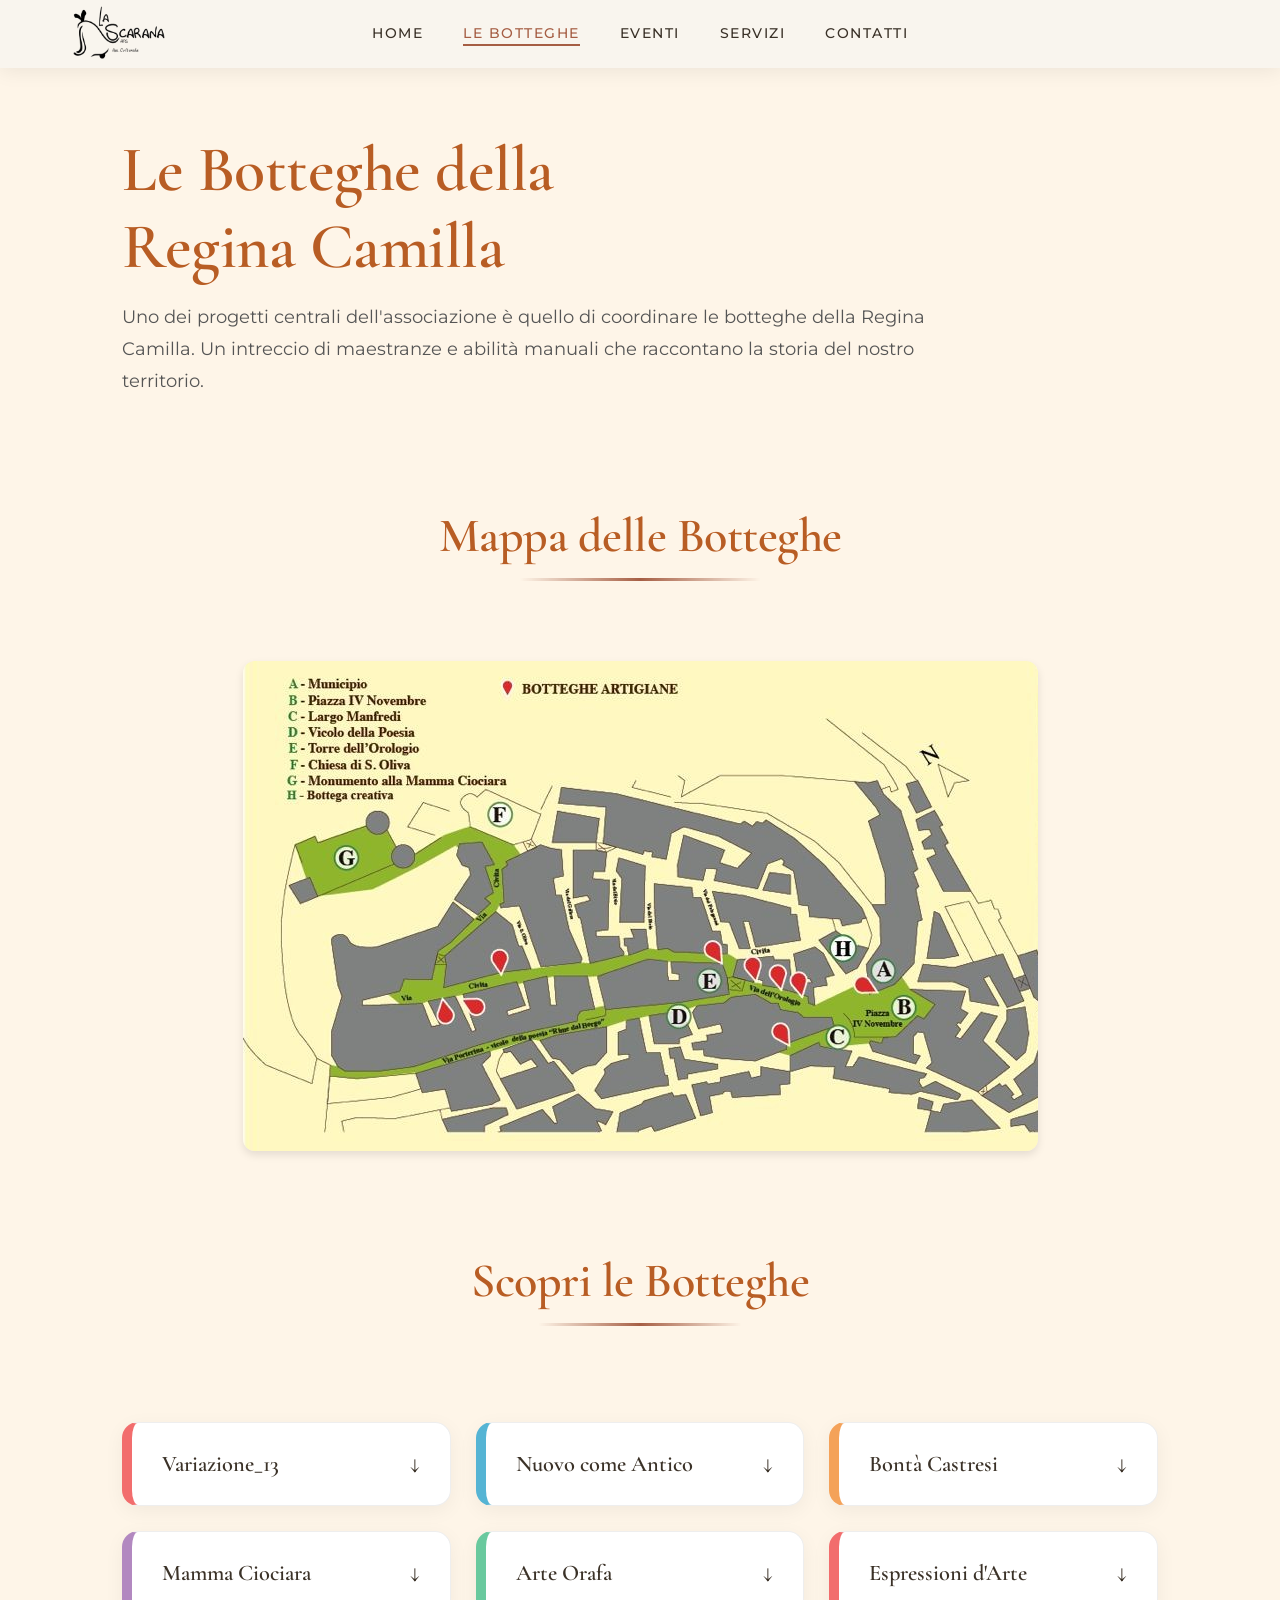
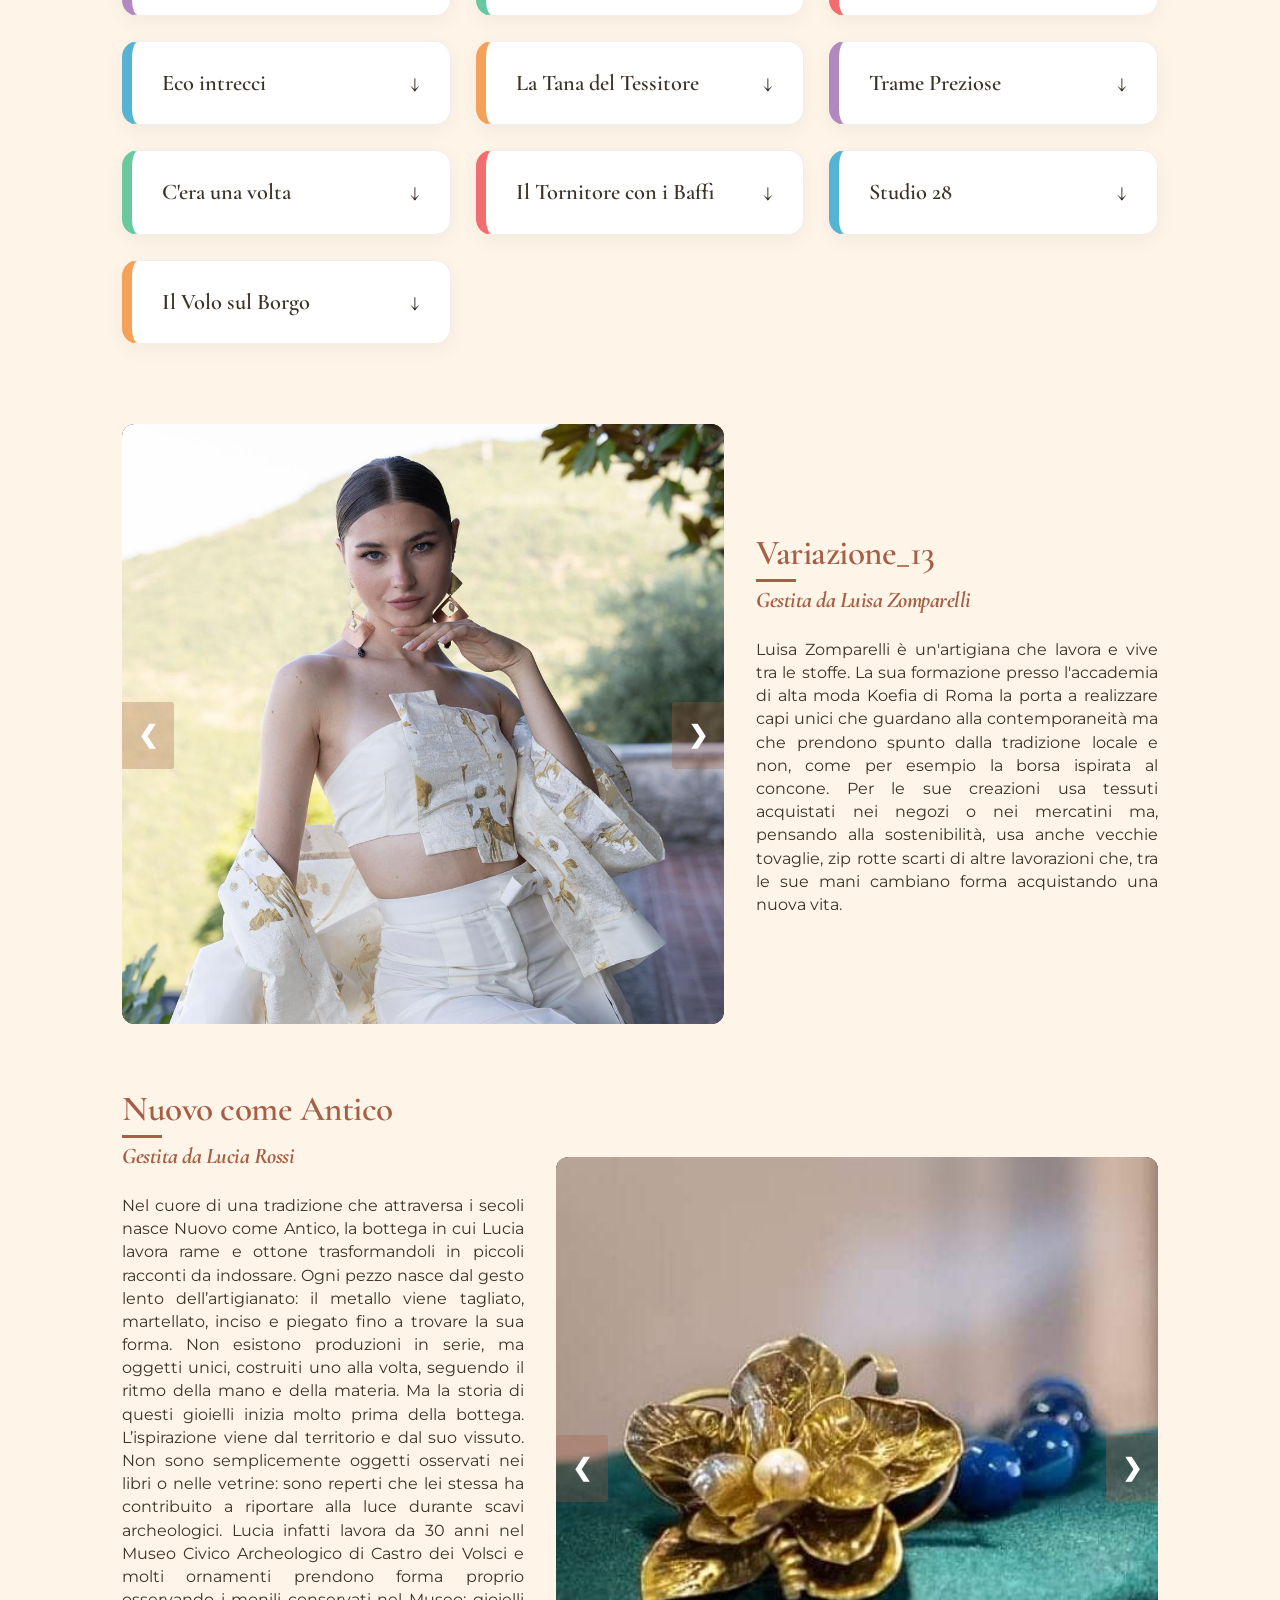
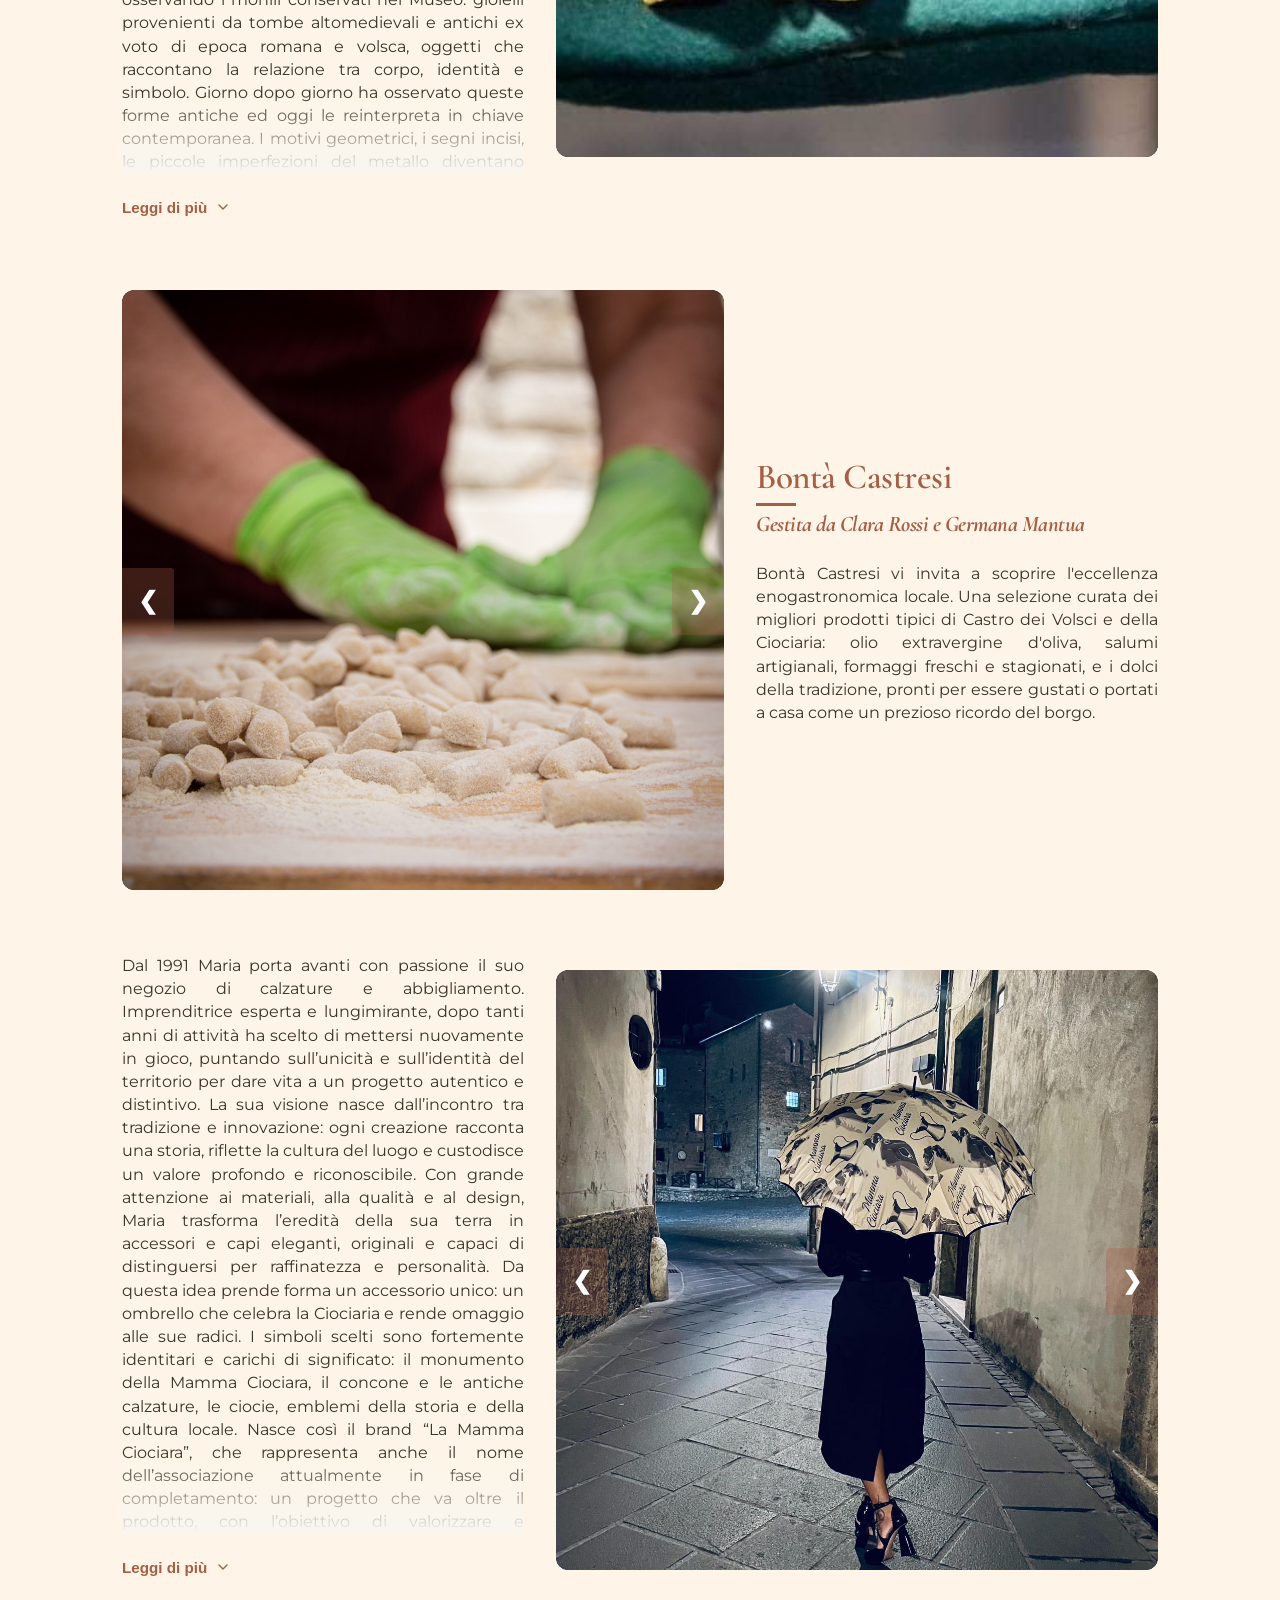
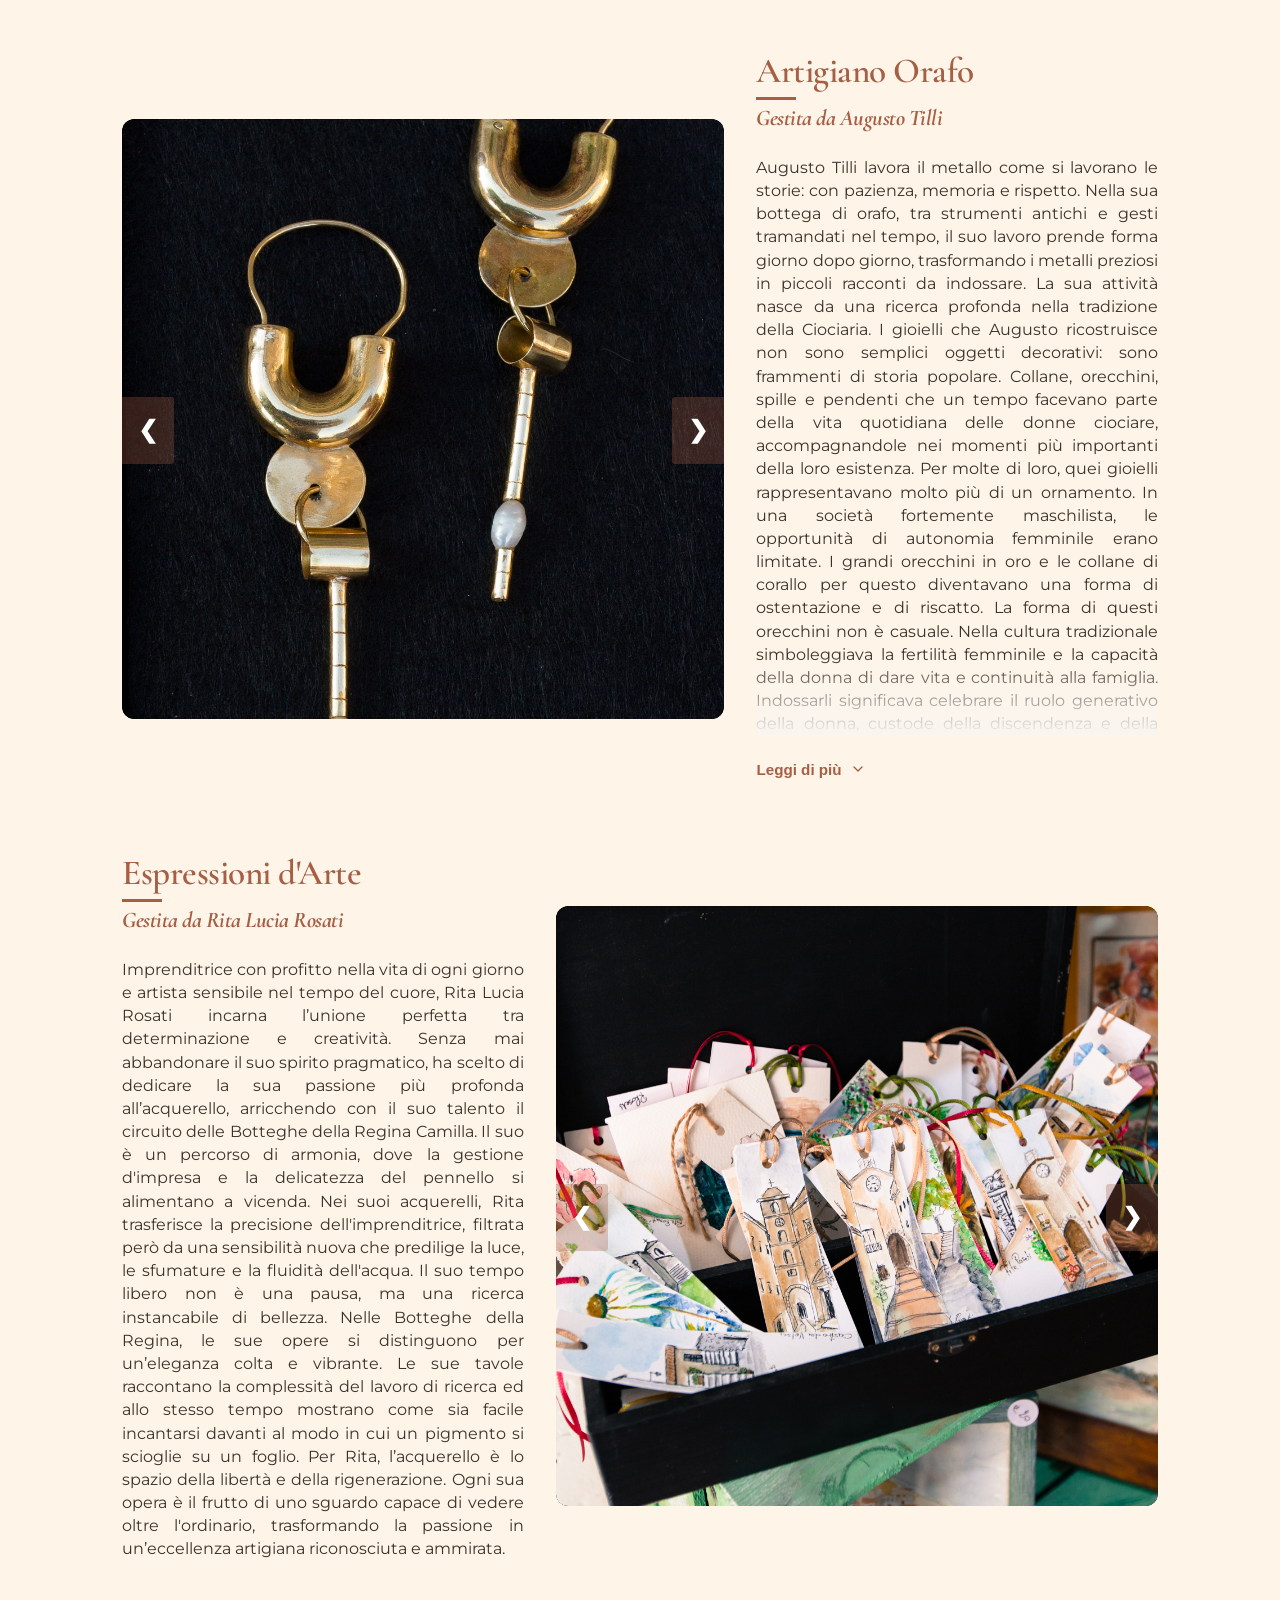
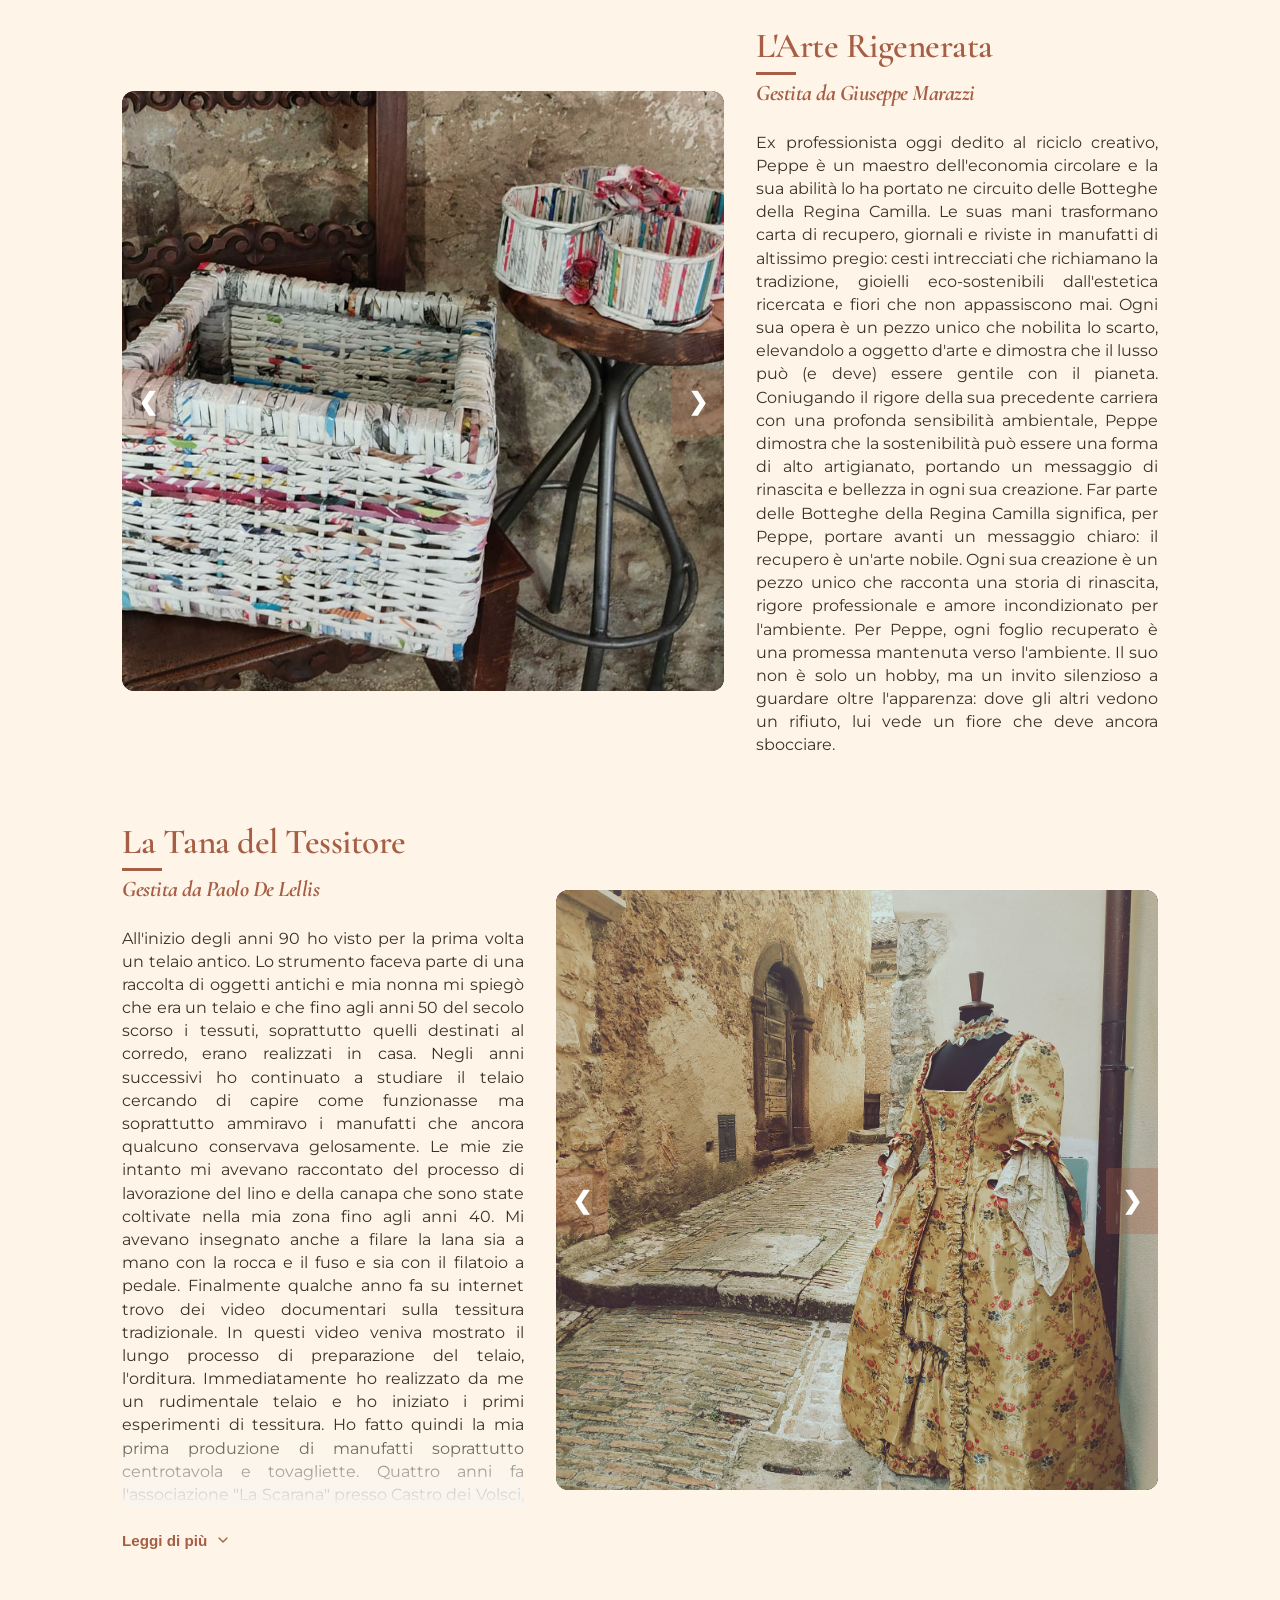
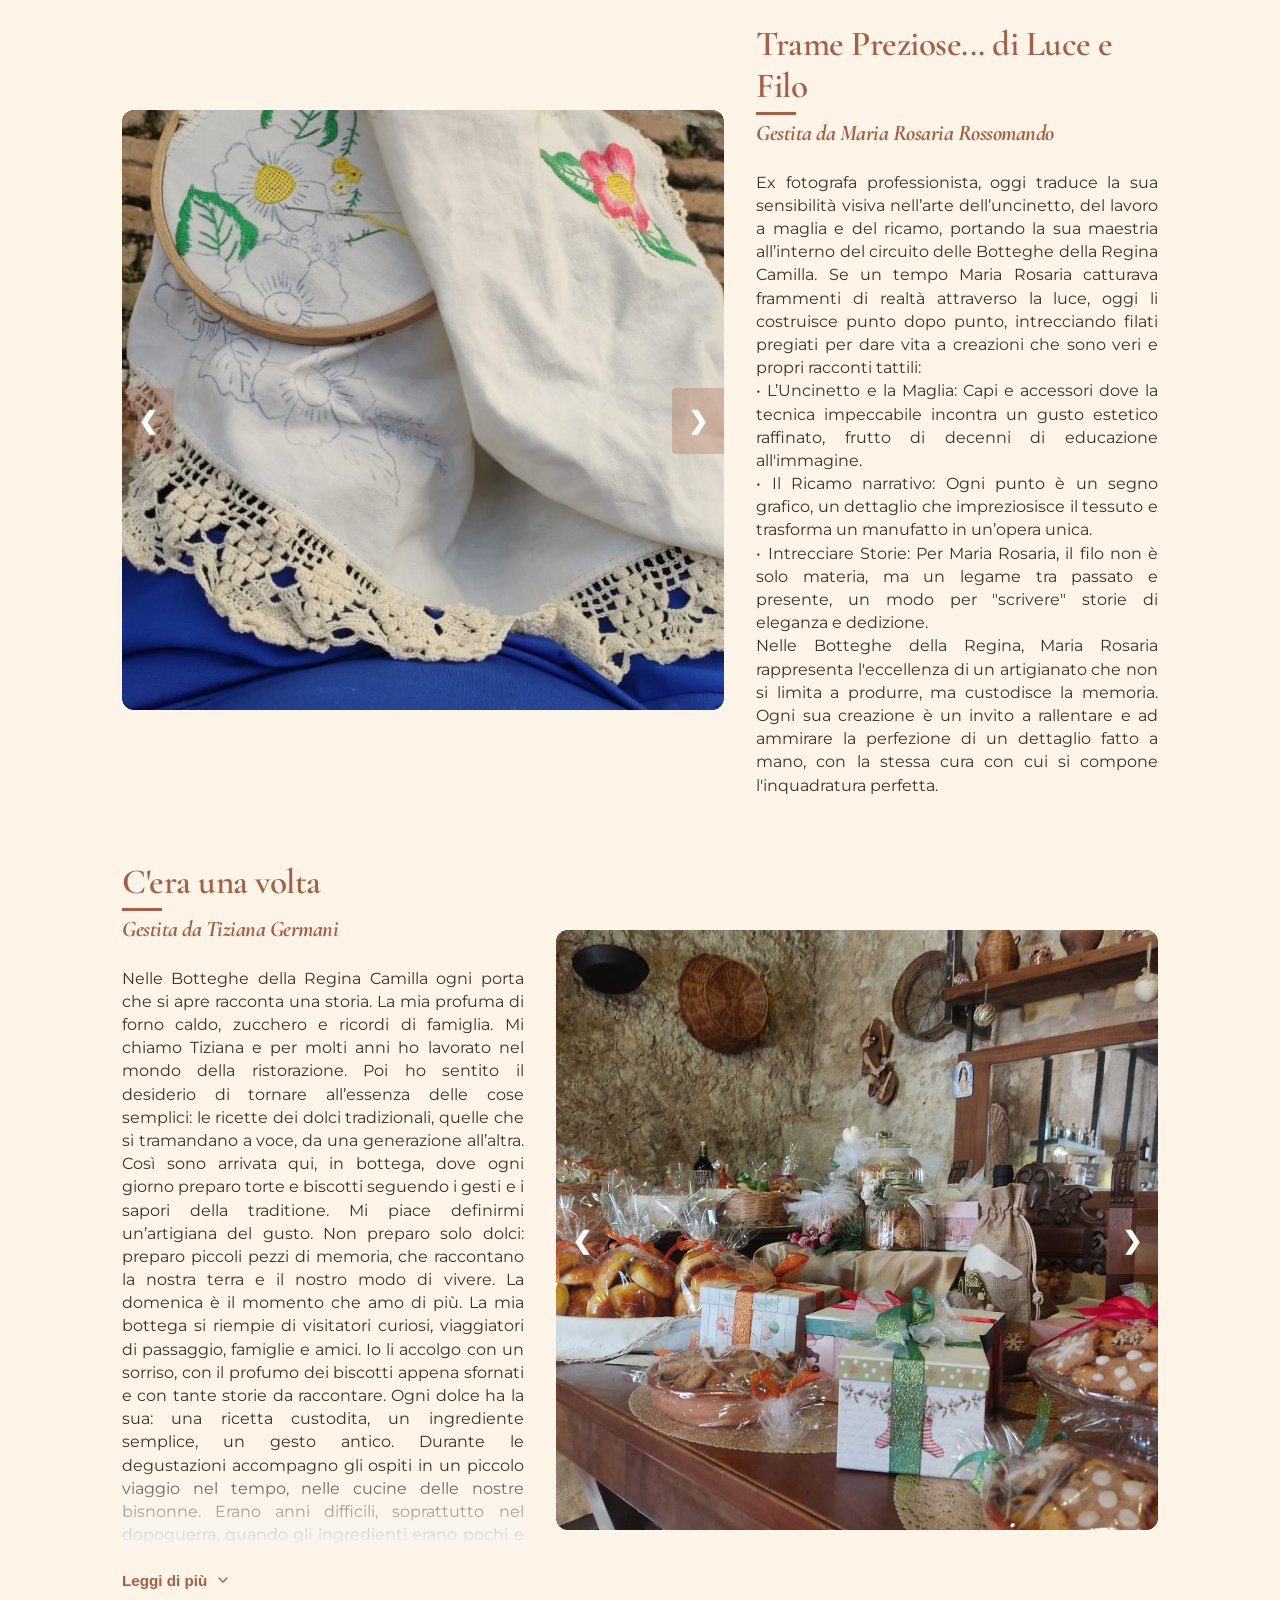
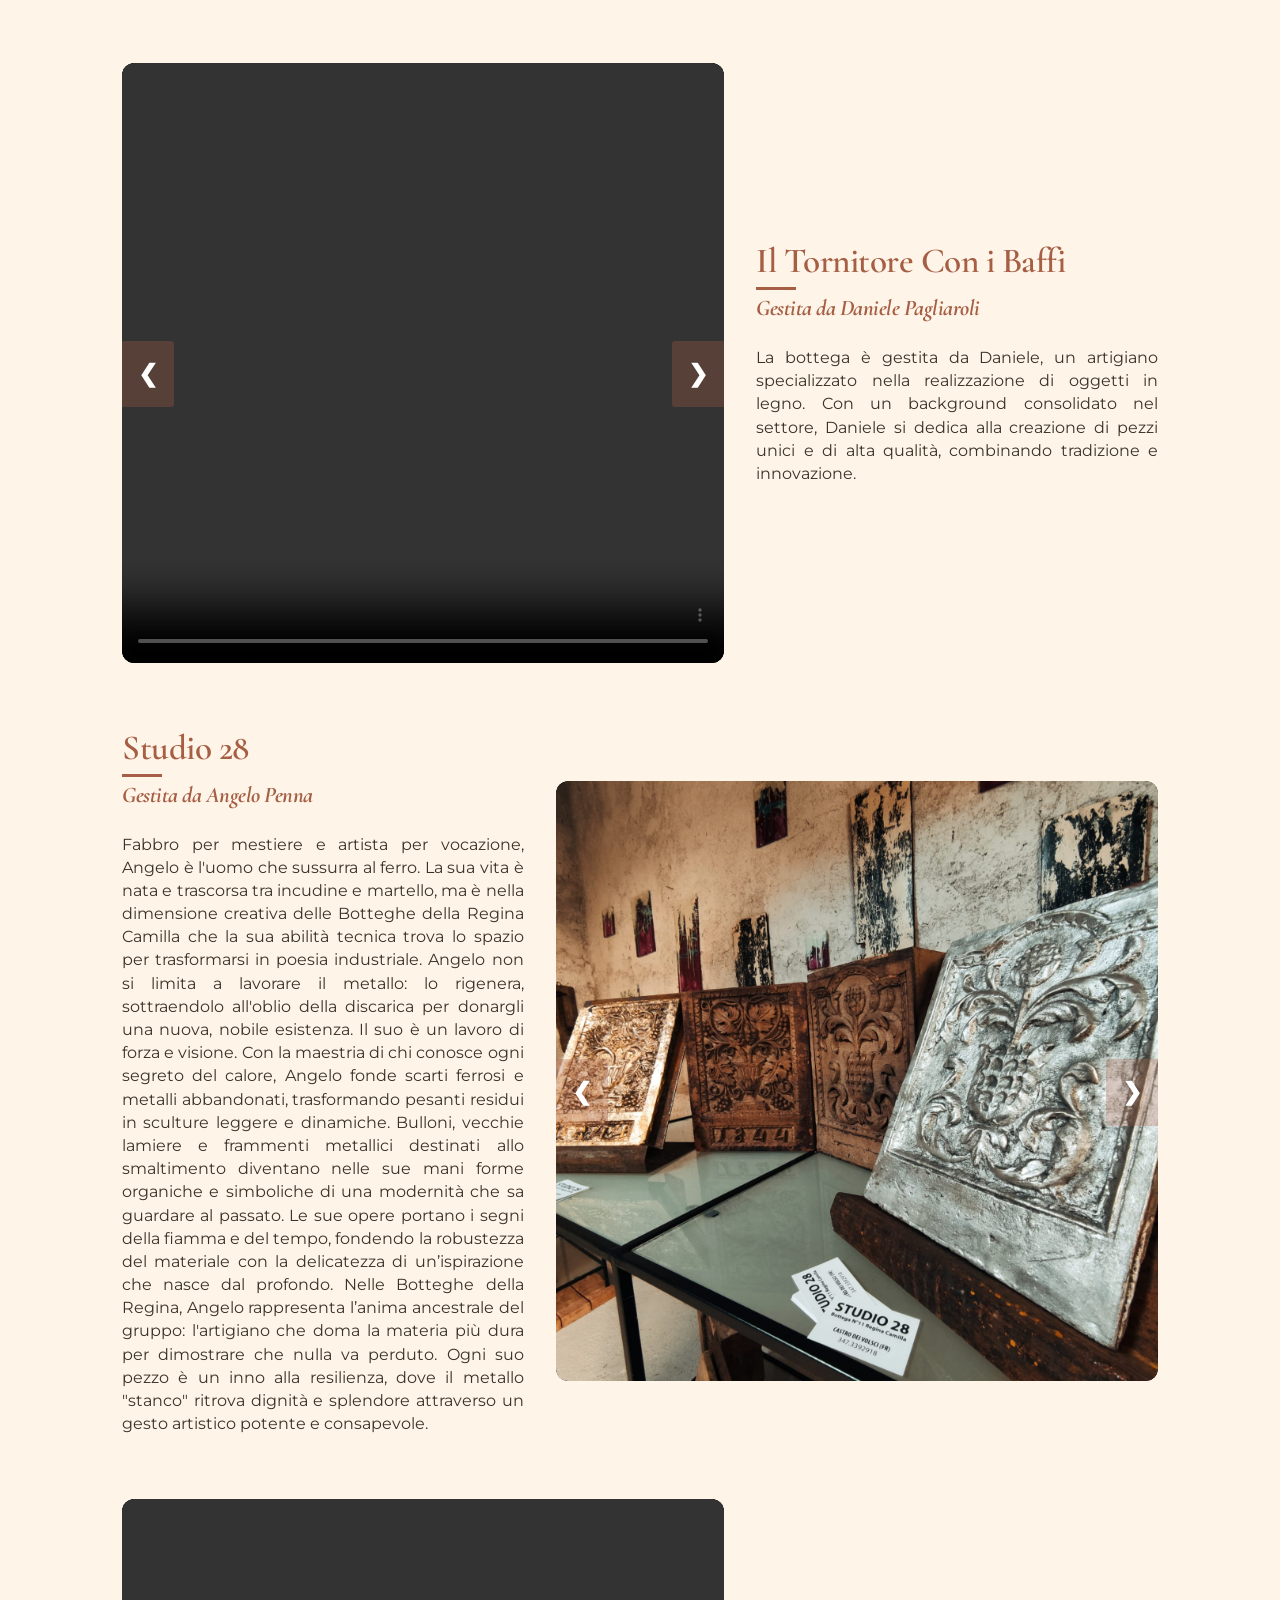
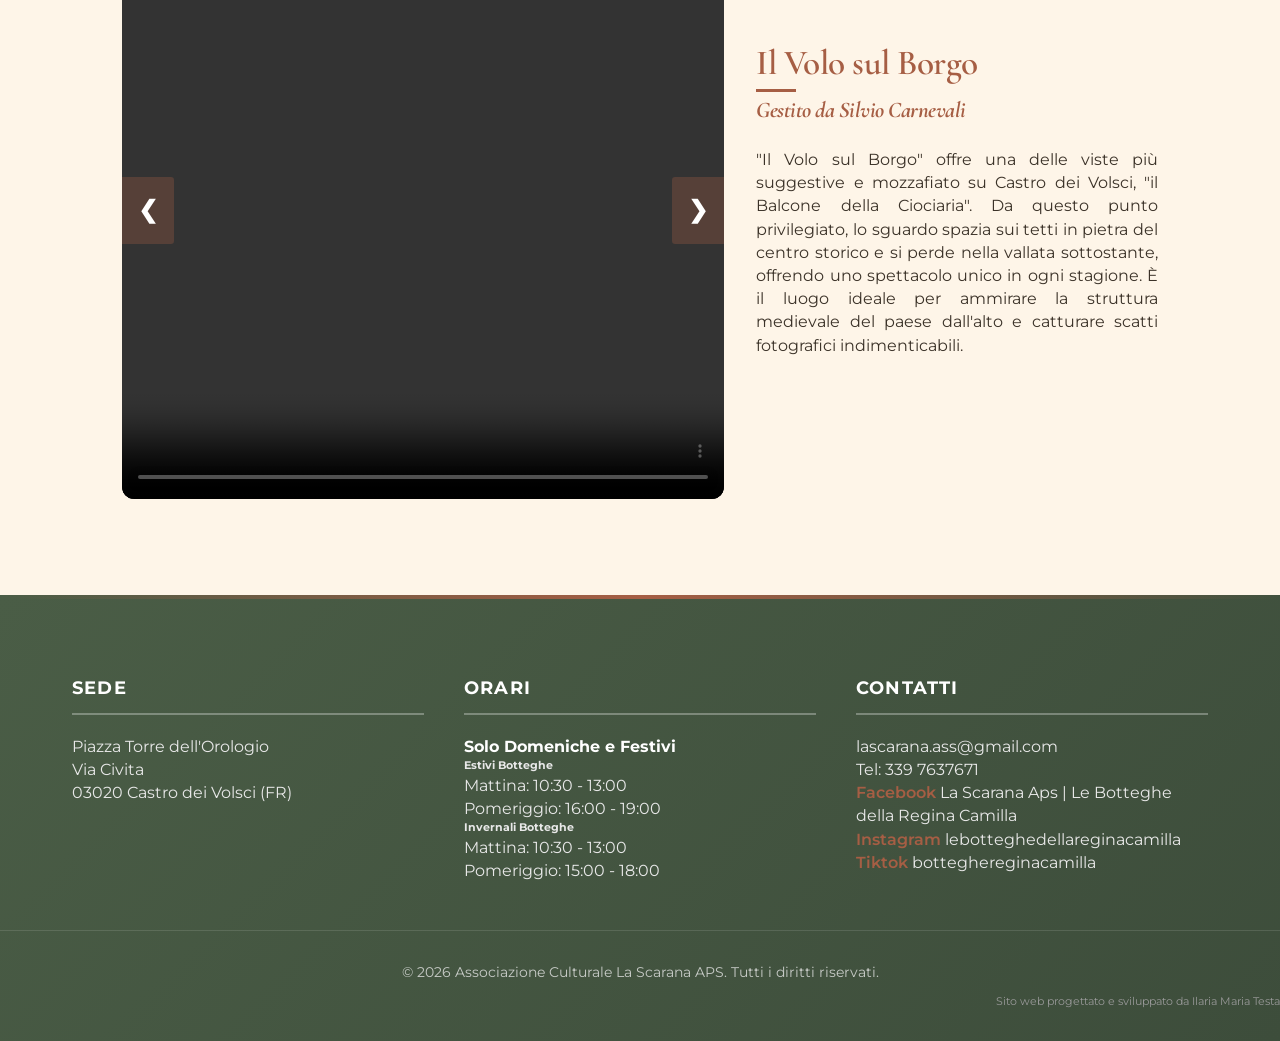
==== commit b286f8d4: "Add files via upload" ====
--- a/botteghe.html
+++ b/botteghe.html
@@ -72,13 +72,7 @@
             <p>Uno dei progetti centrali dell'associazione è quello di coordinare le botteghe della Regina Camilla. Un intreccio di maestranze e abilità manuali che raccontano la storia del nostro territorio.</p>
         </div>
 
-        <h2 style="text-align: center; margin: 3rem 0;">Video</h2>
-        <div class="gallery-placeholder" style="height: auto; background: none;">
-            <video width="100%" controls style="border-radius: 12px; box-shadow: var(--shadow-soft);">
-                <source src="asset/il-tuo-video.mp4" type="video/mp4">
-                Il tuo browser non supporta la riproduzione video.
-            </video>
-        </div>
+    
 <!-- INIZIO SEZIONE MAPPA -->
         <h2 class="section-title" style="margin-top: 4rem; text-align: center;">Mappa delle Botteghe</h2>
         <div class="map-container" style="text-align: center; margin: 2rem 0;">
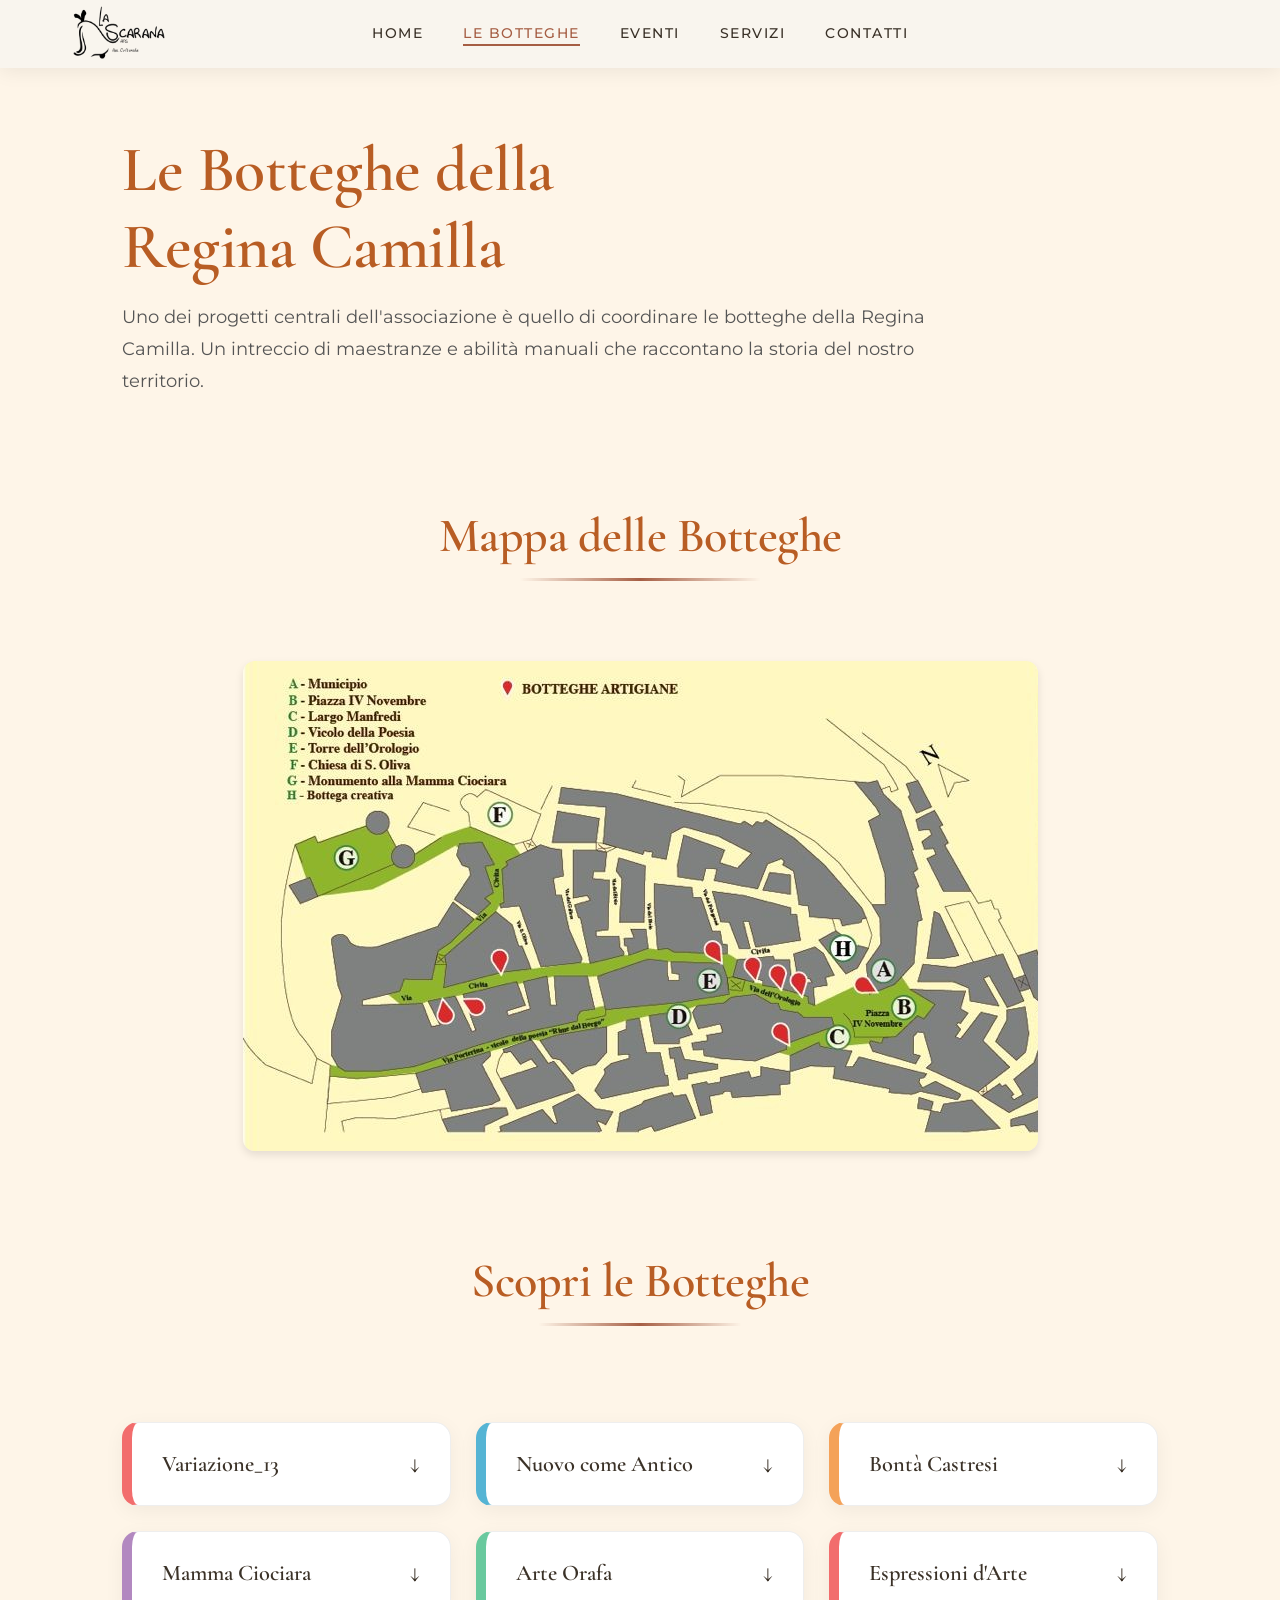
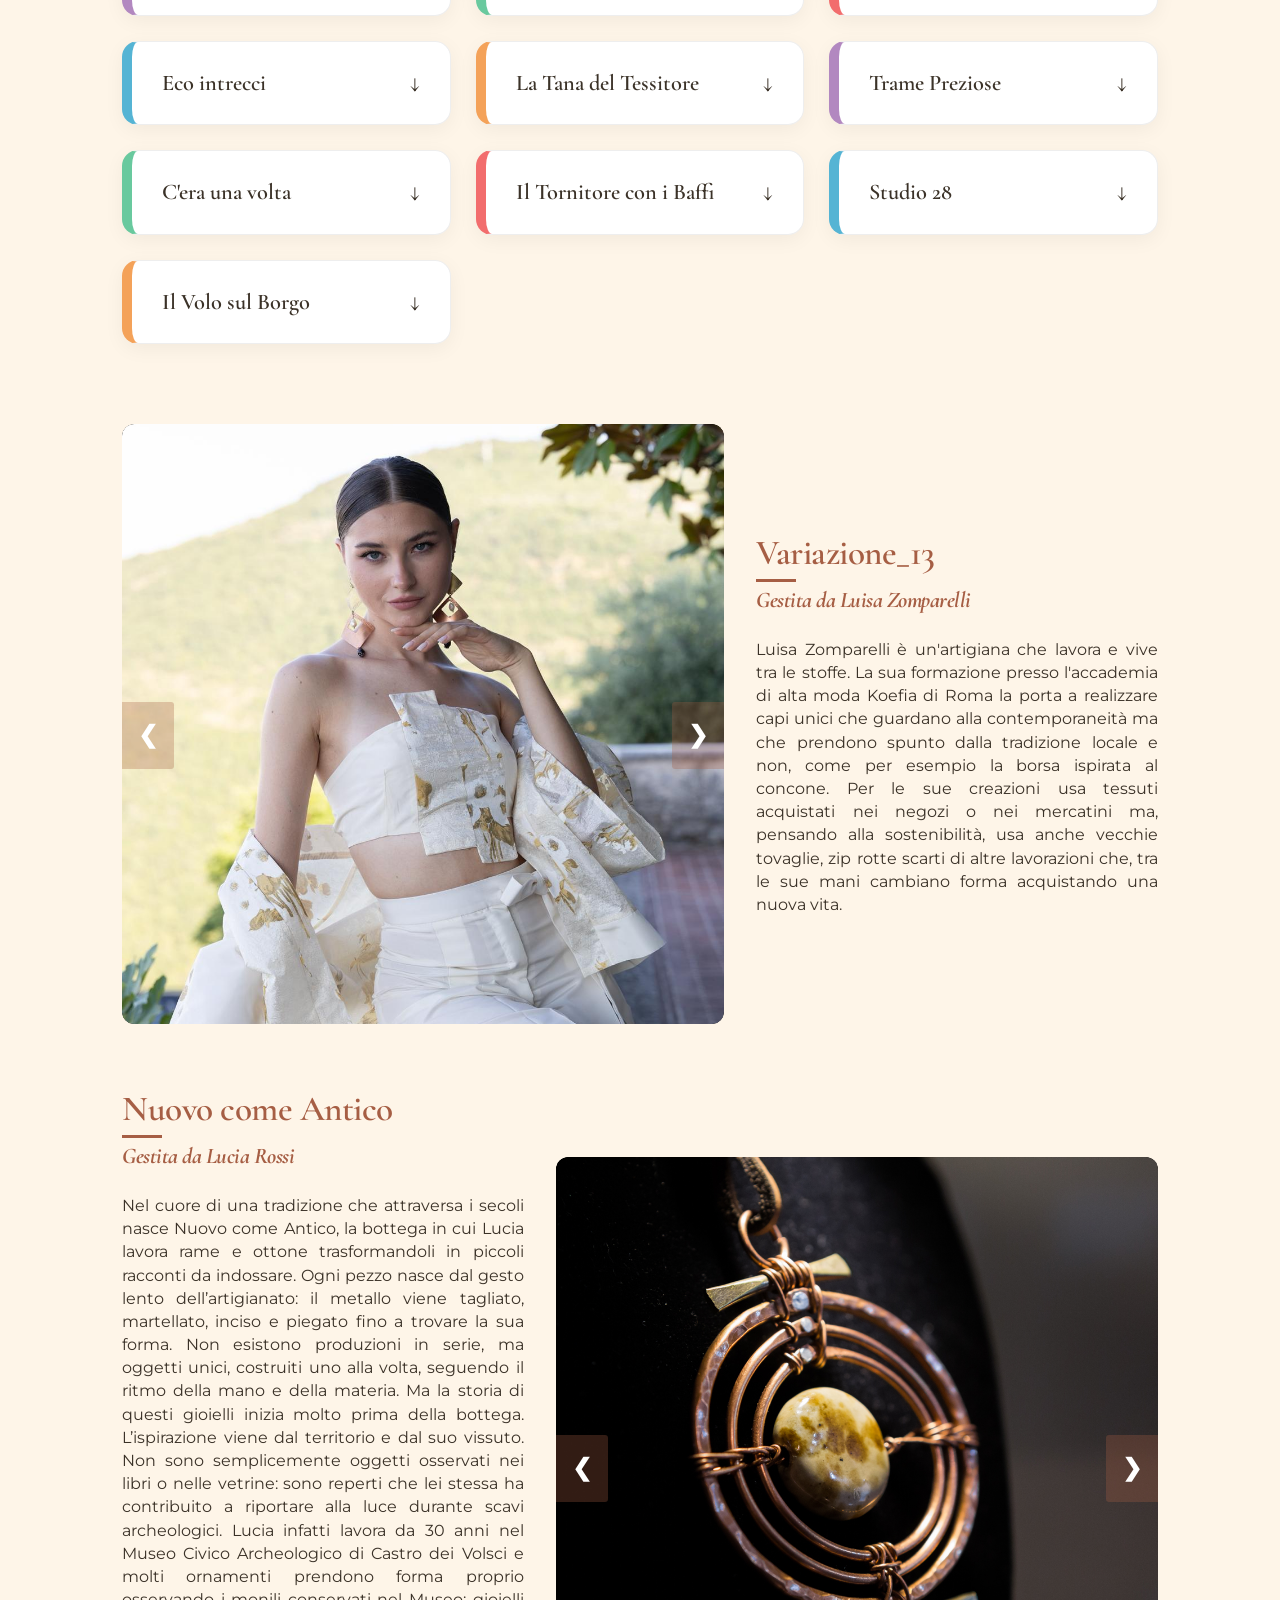
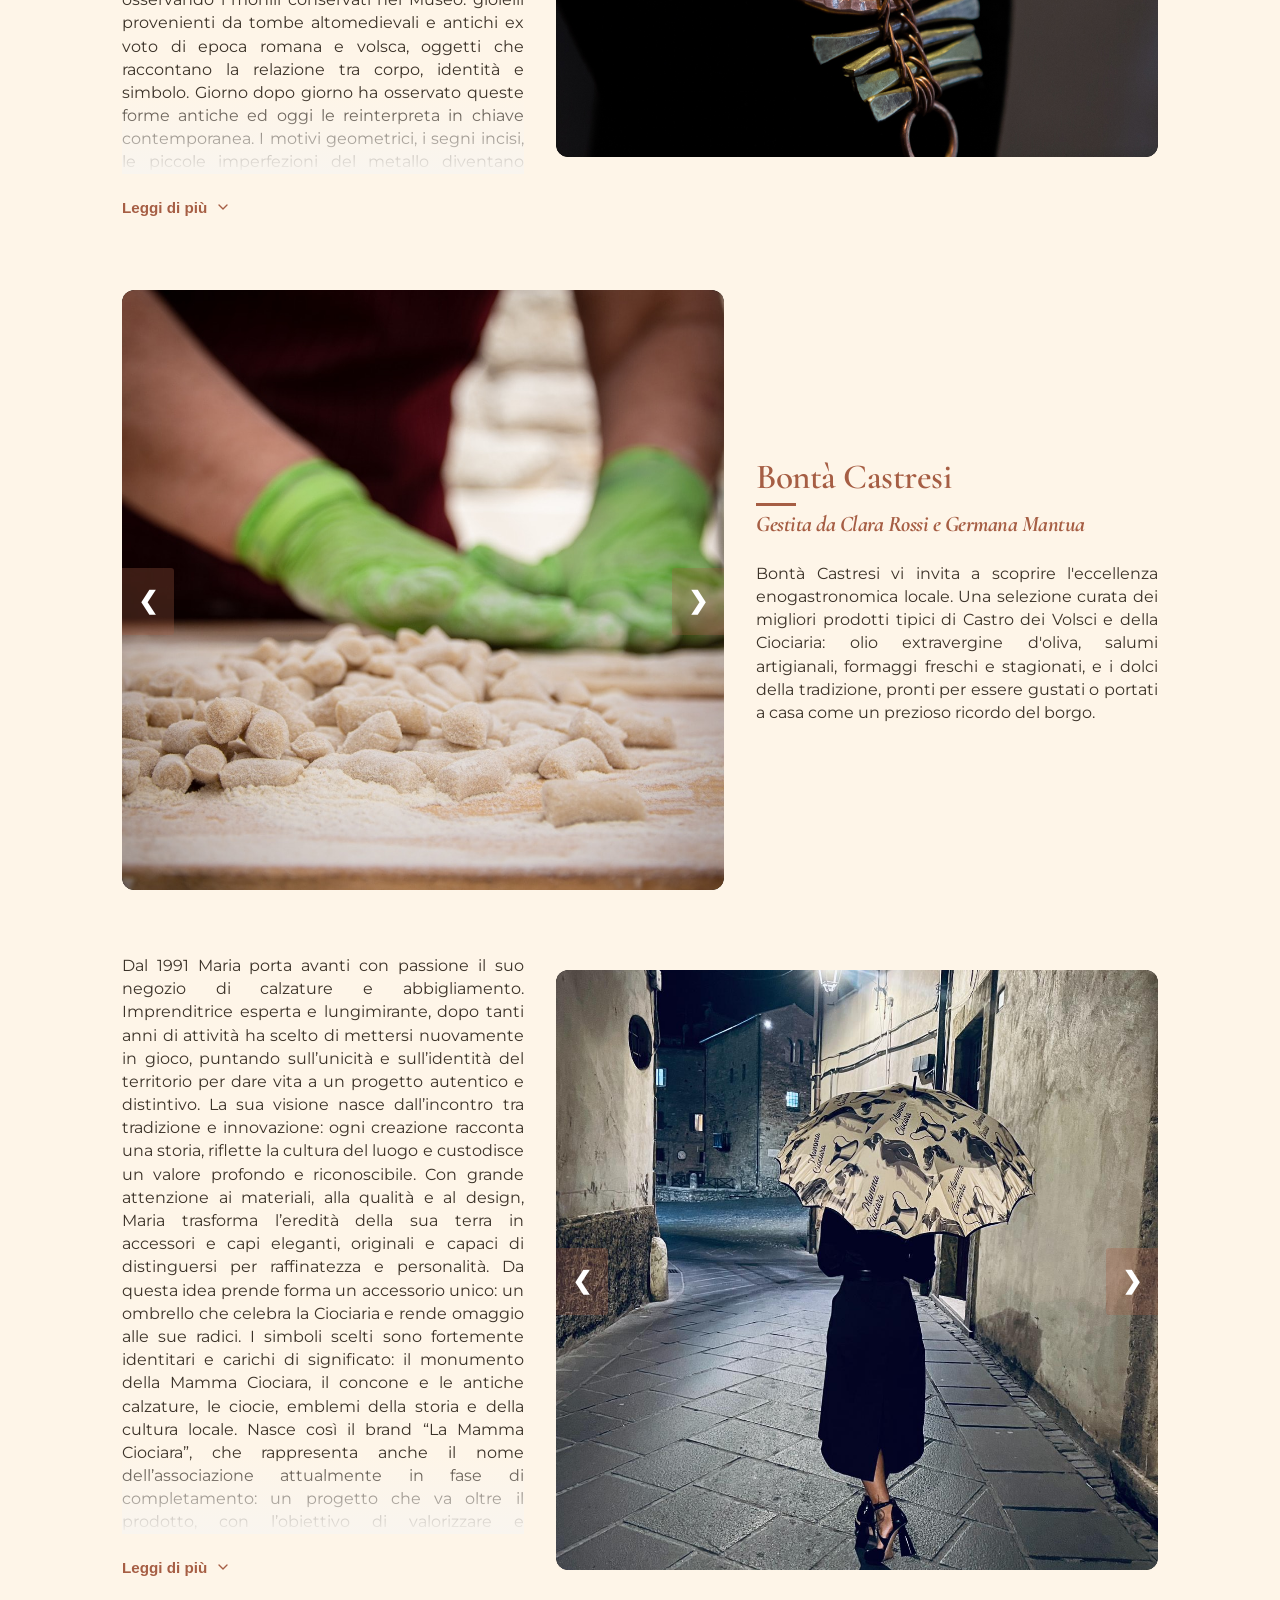
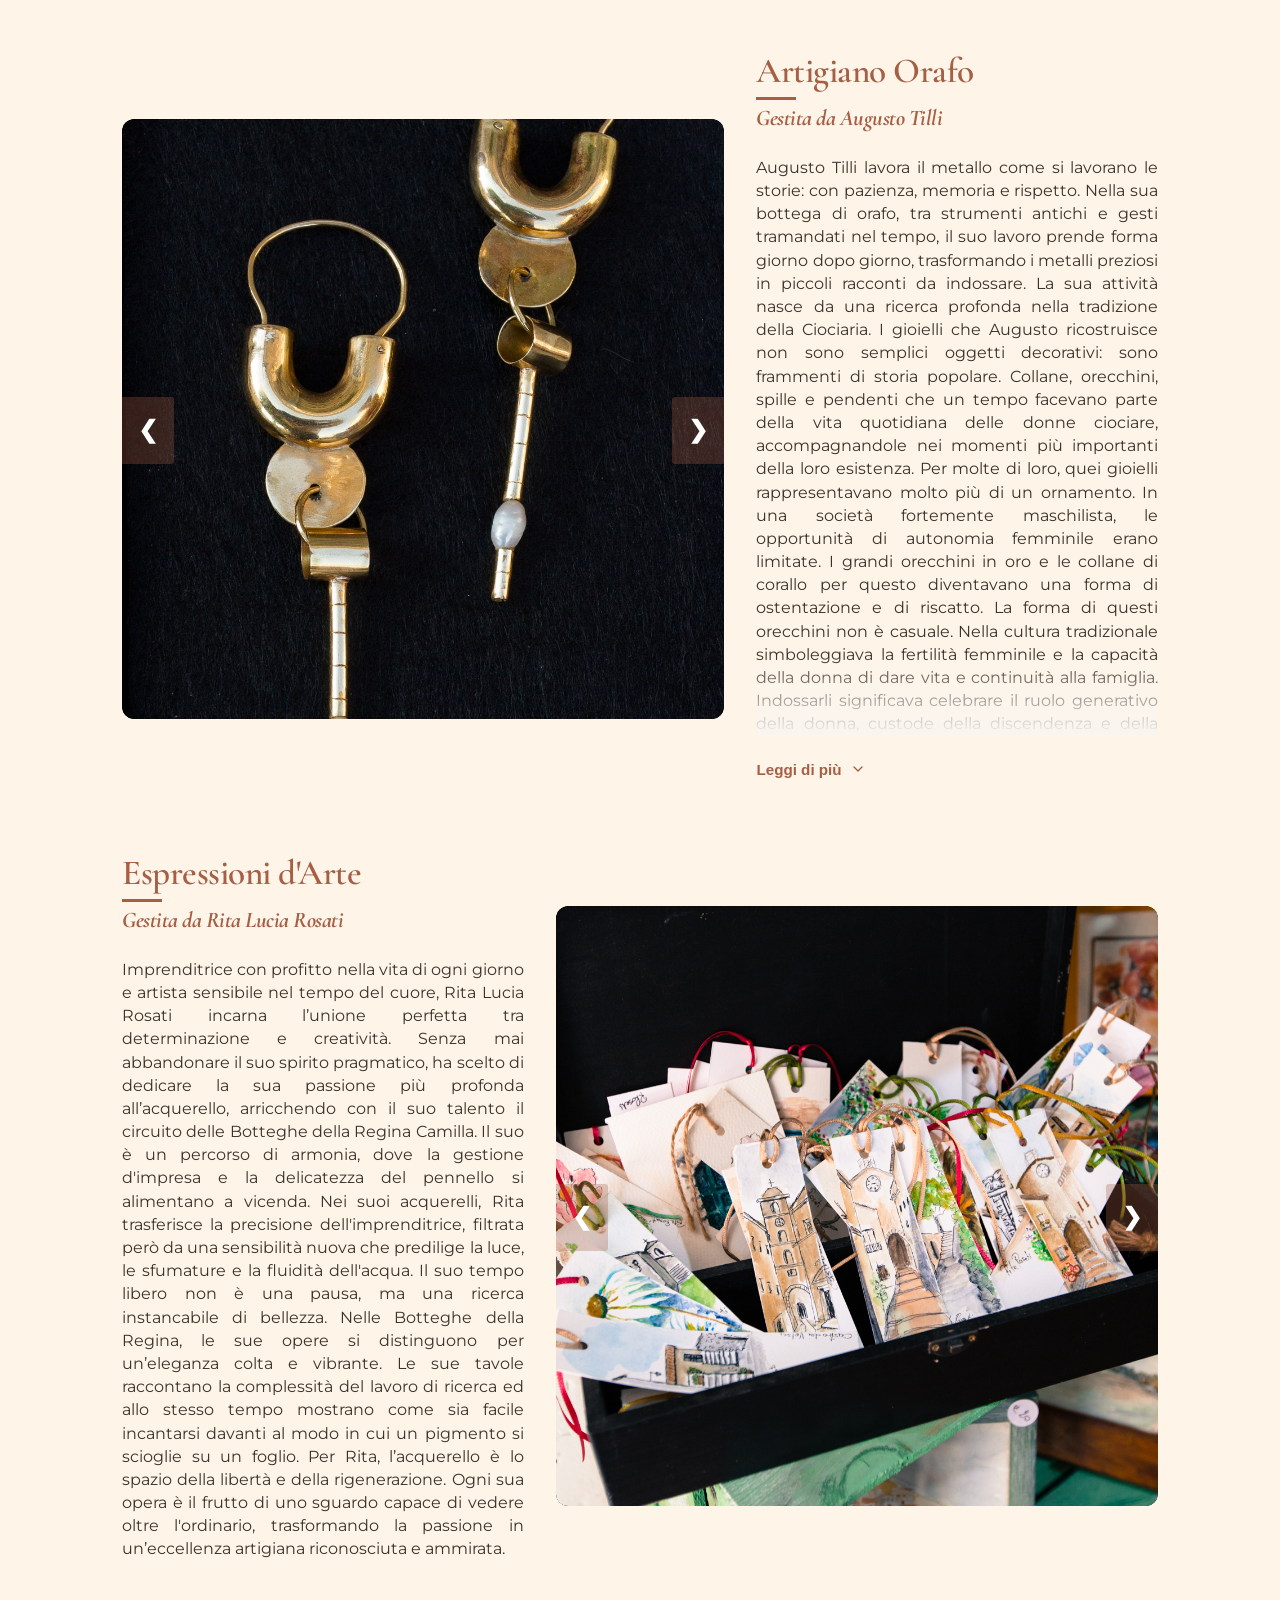
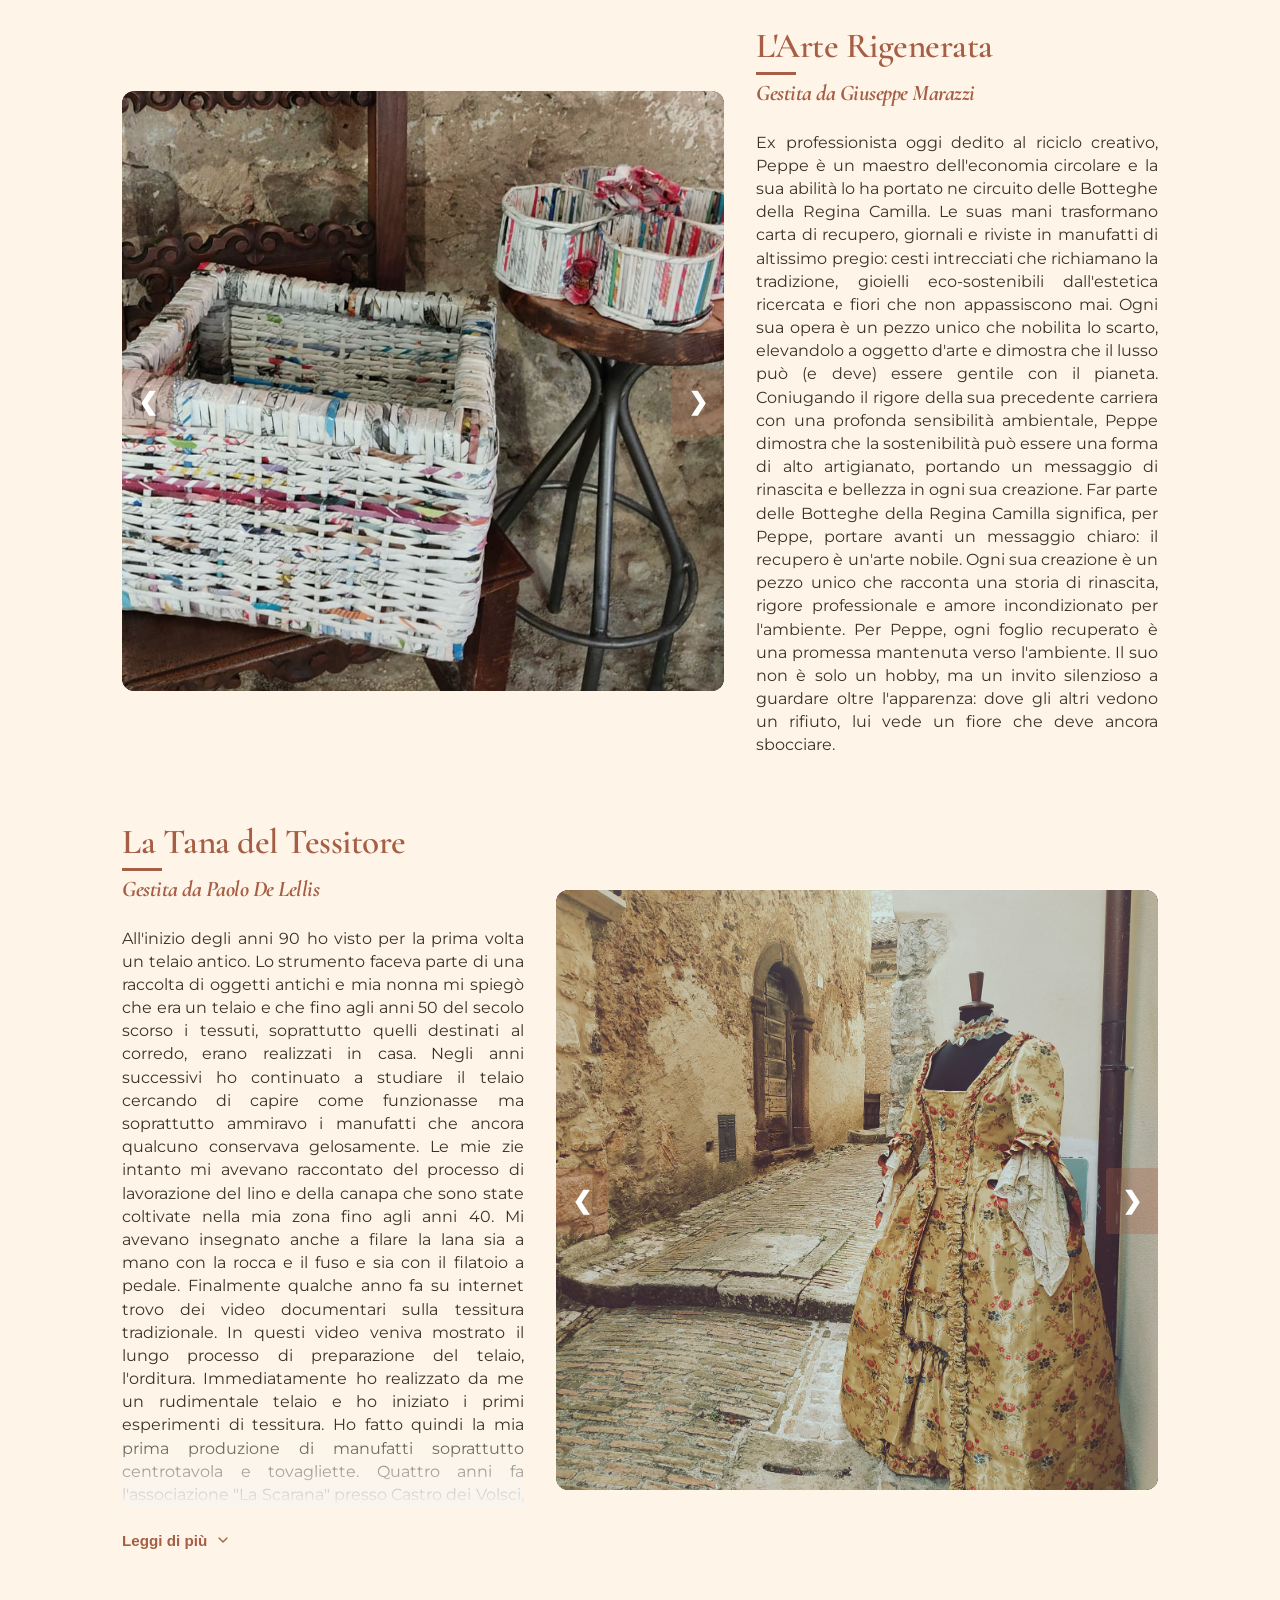
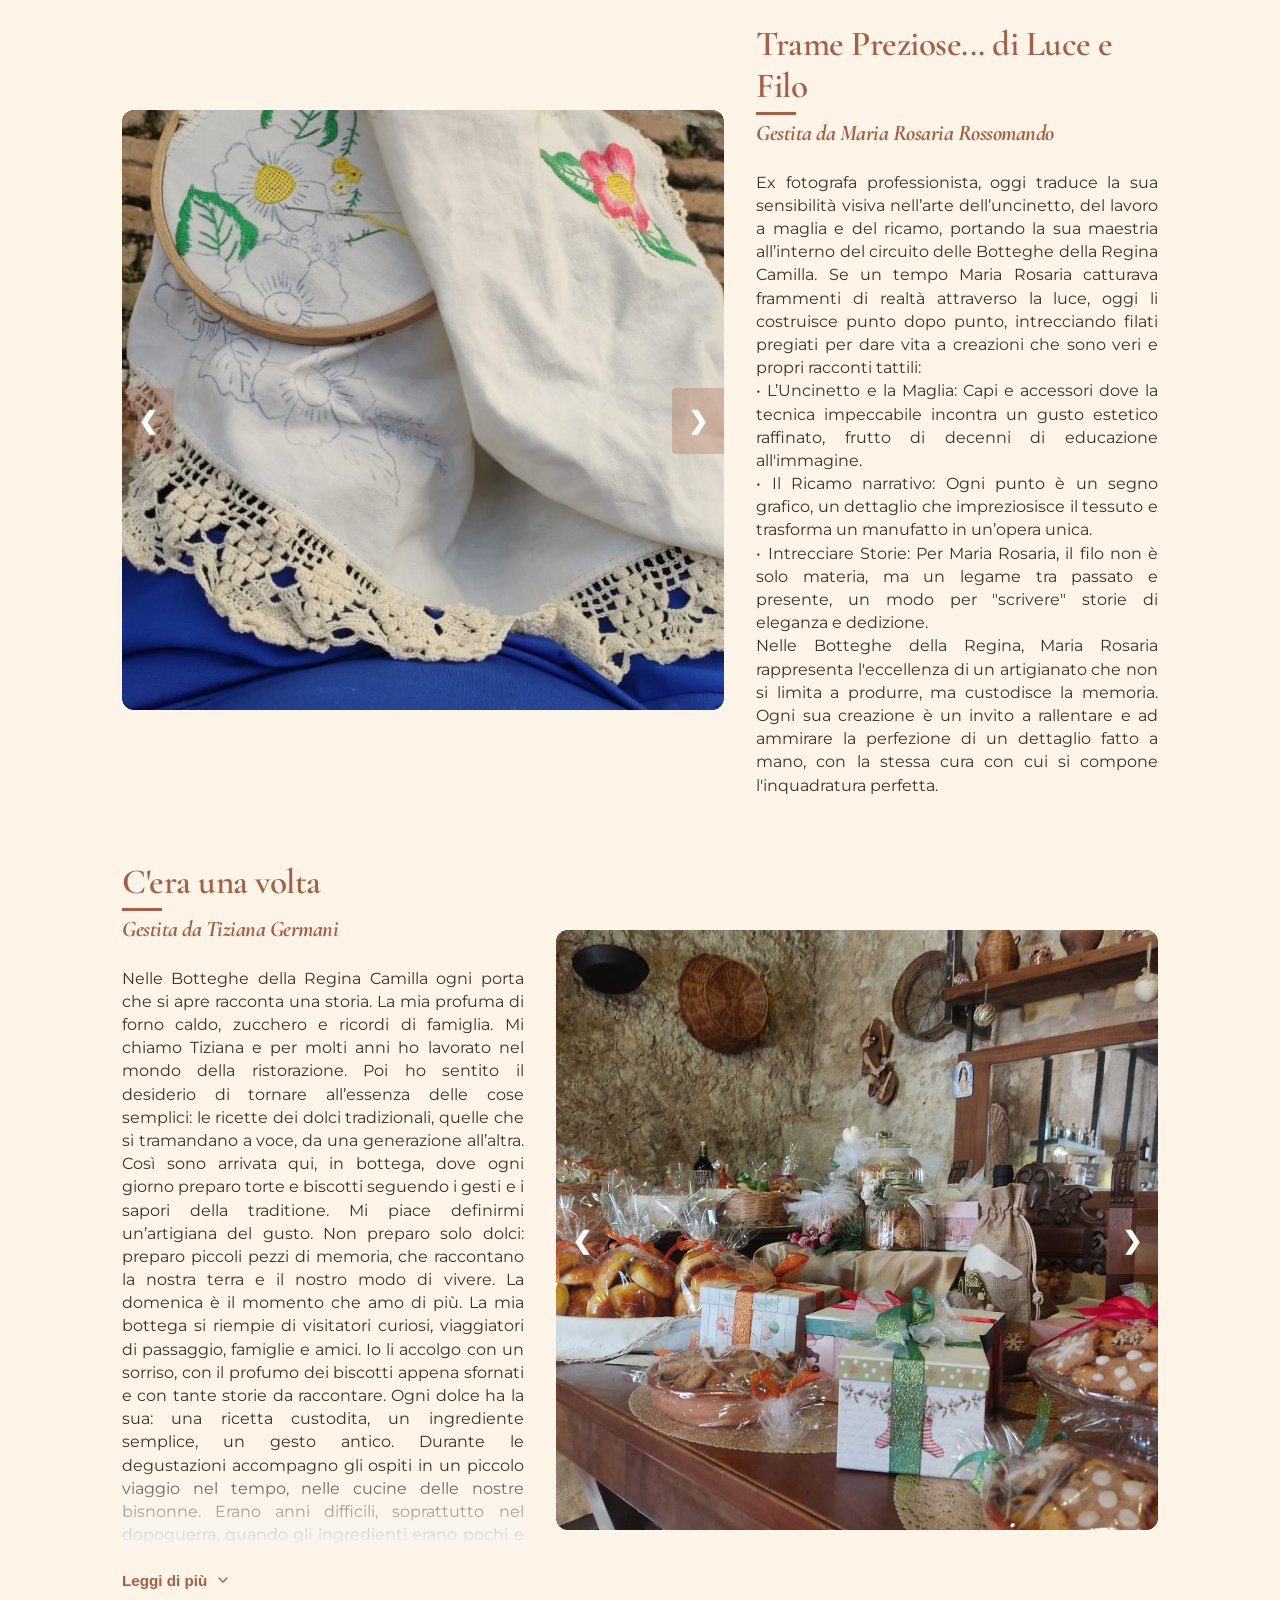
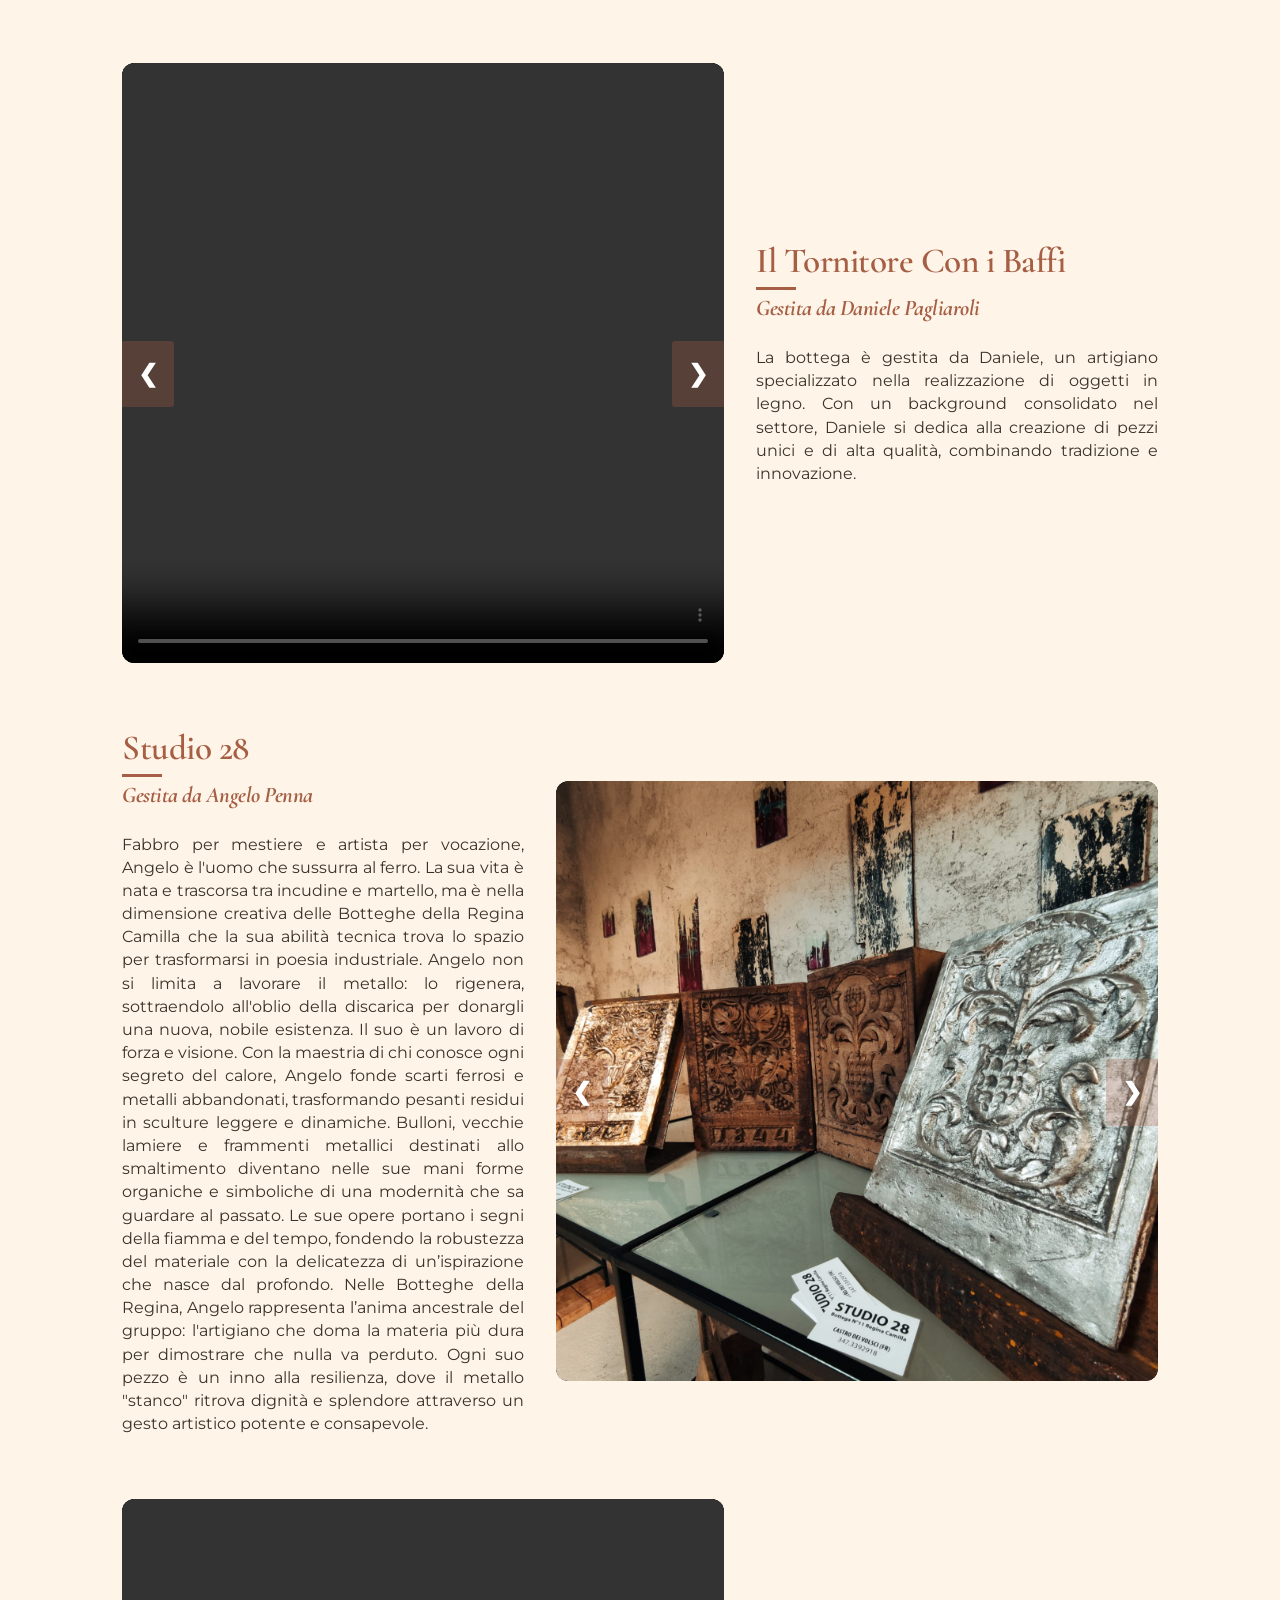
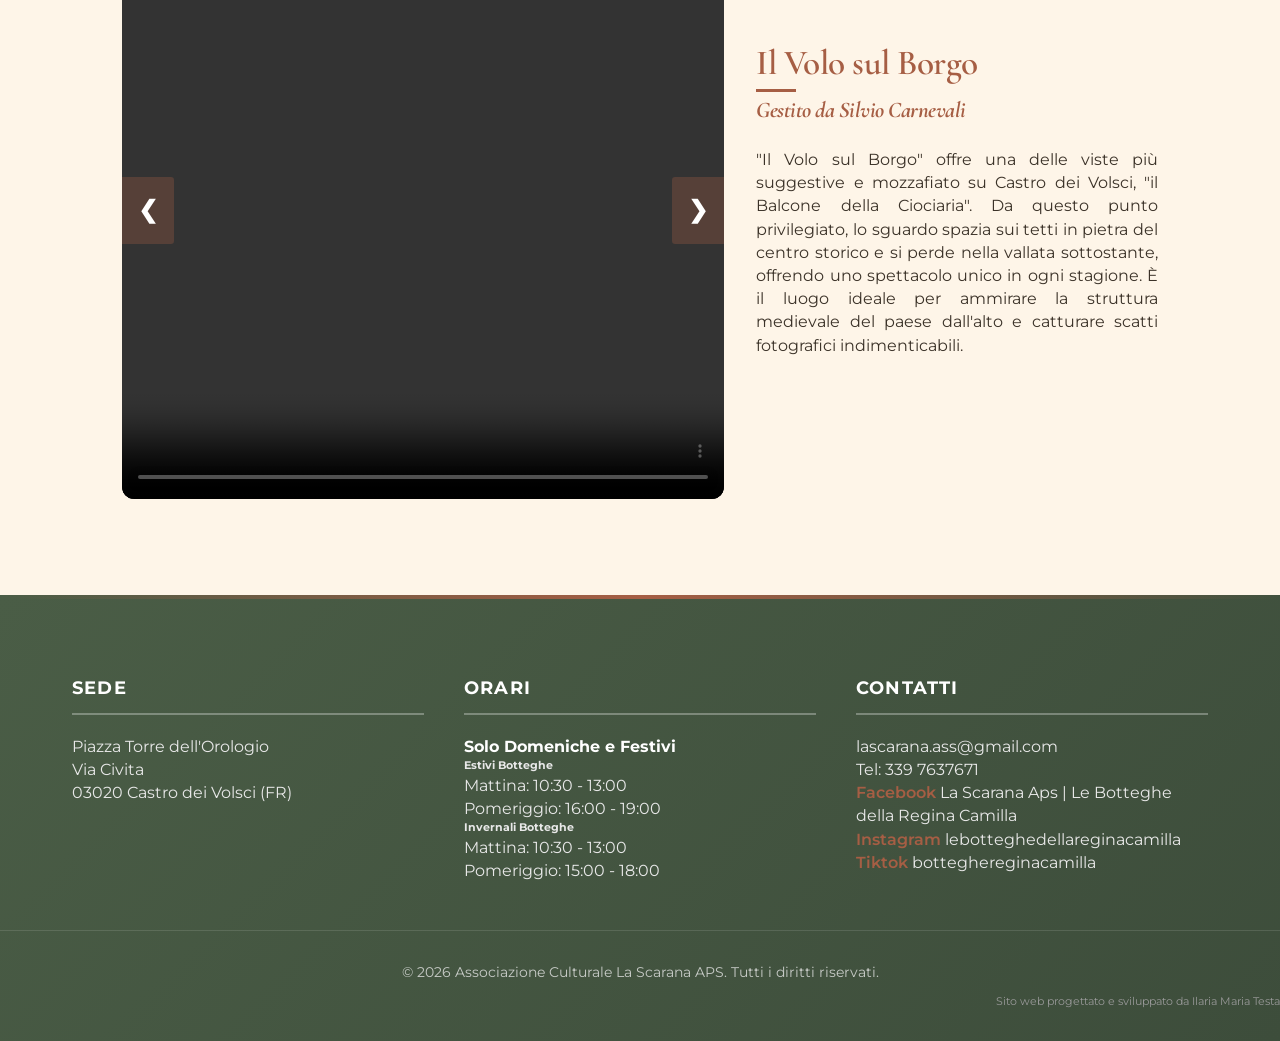
==== commit 8b8429a2: "Add files via upload" ====
--- a/botteghe.html
+++ b/botteghe.html
@@ -127,10 +127,10 @@
             <div class="image-box" style="padding: 0; background: transparent; box-shadow: none; flex: 1.5; height: 550px;">
                 <div class="carousel-container" id="gallery-nuovo-antico" style="height: 100%; margin: 0; max-width: 100%;">
                     <div class="carousel-slide fade" style="height: 100%;">
-                        <img src="asset/lucia-2.jpg" alt="Gioielli in ottone" style="height: 100%; width: 100%; object-fit: cover;">
-                    </div>
-                    <div class="carousel-slide fade" style="height: 100%;">
-                        <img src="asset/lucia.jpg" alt="Dettaglio incisione" style="height: 100%; width: 100%; object-fit: cover;">
+                        <img src="asset/lucia.jpg" alt="Gioielli in ottone" style="height: 100%; width: 100%; object-fit: cover;">
+                    </div>
+                    <div class="carousel-slide fade" style="height: 100%;">
+                        <img src="asset/lucia-2.jpg" alt="Dettaglio incisione" style="height: 100%; width: 100%; object-fit: cover;">
                     </div>
                     <div class="carousel-slide fade" style="height: 100%;">
                         <img src="asset/_lucia3.jpg" alt="Dettaglio incisione" style="height: 100%; width: 100%; object-fit: cover;">
@@ -222,13 +222,13 @@
                         <img src="asset/lucia1.jpg" alt="Lavorazione rame" style="height: 100%; width: 100%; object-fit: cover;">
                     </div>
                     <div class="carousel-slide fade" style="height: 100%;">
-                        <img src="asset/WhatsApp-Image-2026-03-23-at-17.58.52.jpeg" alt="Lavorazione rame" style="height: 100%; width: 100%; object-fit: cover;">
-                    </div>
-                    <div class="carousel-slide fade" style="height: 100%;">
-                        <img src="asset/WhatsApp-Image-2026-03-23-at-17.58.50.jpeg" alt="Lavorazione rame" style="height: 100%; width: 100%; object-fit: cover;">
-                    </div>
-                    <div class="carousel-slide fade" style="height: 100%;">
-                        <img src="asset/WhatsApp-Image-2026-03-23-at-17.58.500.jpeg" alt="Lavorazione rame" style="height: 100%; width: 100%; object-fit: cover;">
+                        <img src="asset/gioielli-(1).jpeg" alt="Lavorazione rame" style="height: 100%; width: 100%; object-fit: cover;">
+                    </div>
+                    <div class="carousel-slide fade" style="height: 100%;">
+                        <img src="asset/gioielli-(2).jpeg" alt="Lavorazione rame" style="height: 100%; width: 100%; object-fit: cover;">
+                    </div>
+                    <div class="carousel-slide fade" style="height: 100%;">
+                        <img src="asset/gioielli-(3).jpeg" alt="Lavorazione rame" style="height: 100%; width: 100%; object-fit: cover;">
                     </div>
                     <a class="prev" onclick="changeSlide('gallery-orafo', -1)">&#10094;</a>
                     <a class="next" onclick="changeSlide('gallery-orafo', 1)">&#10095;</a>
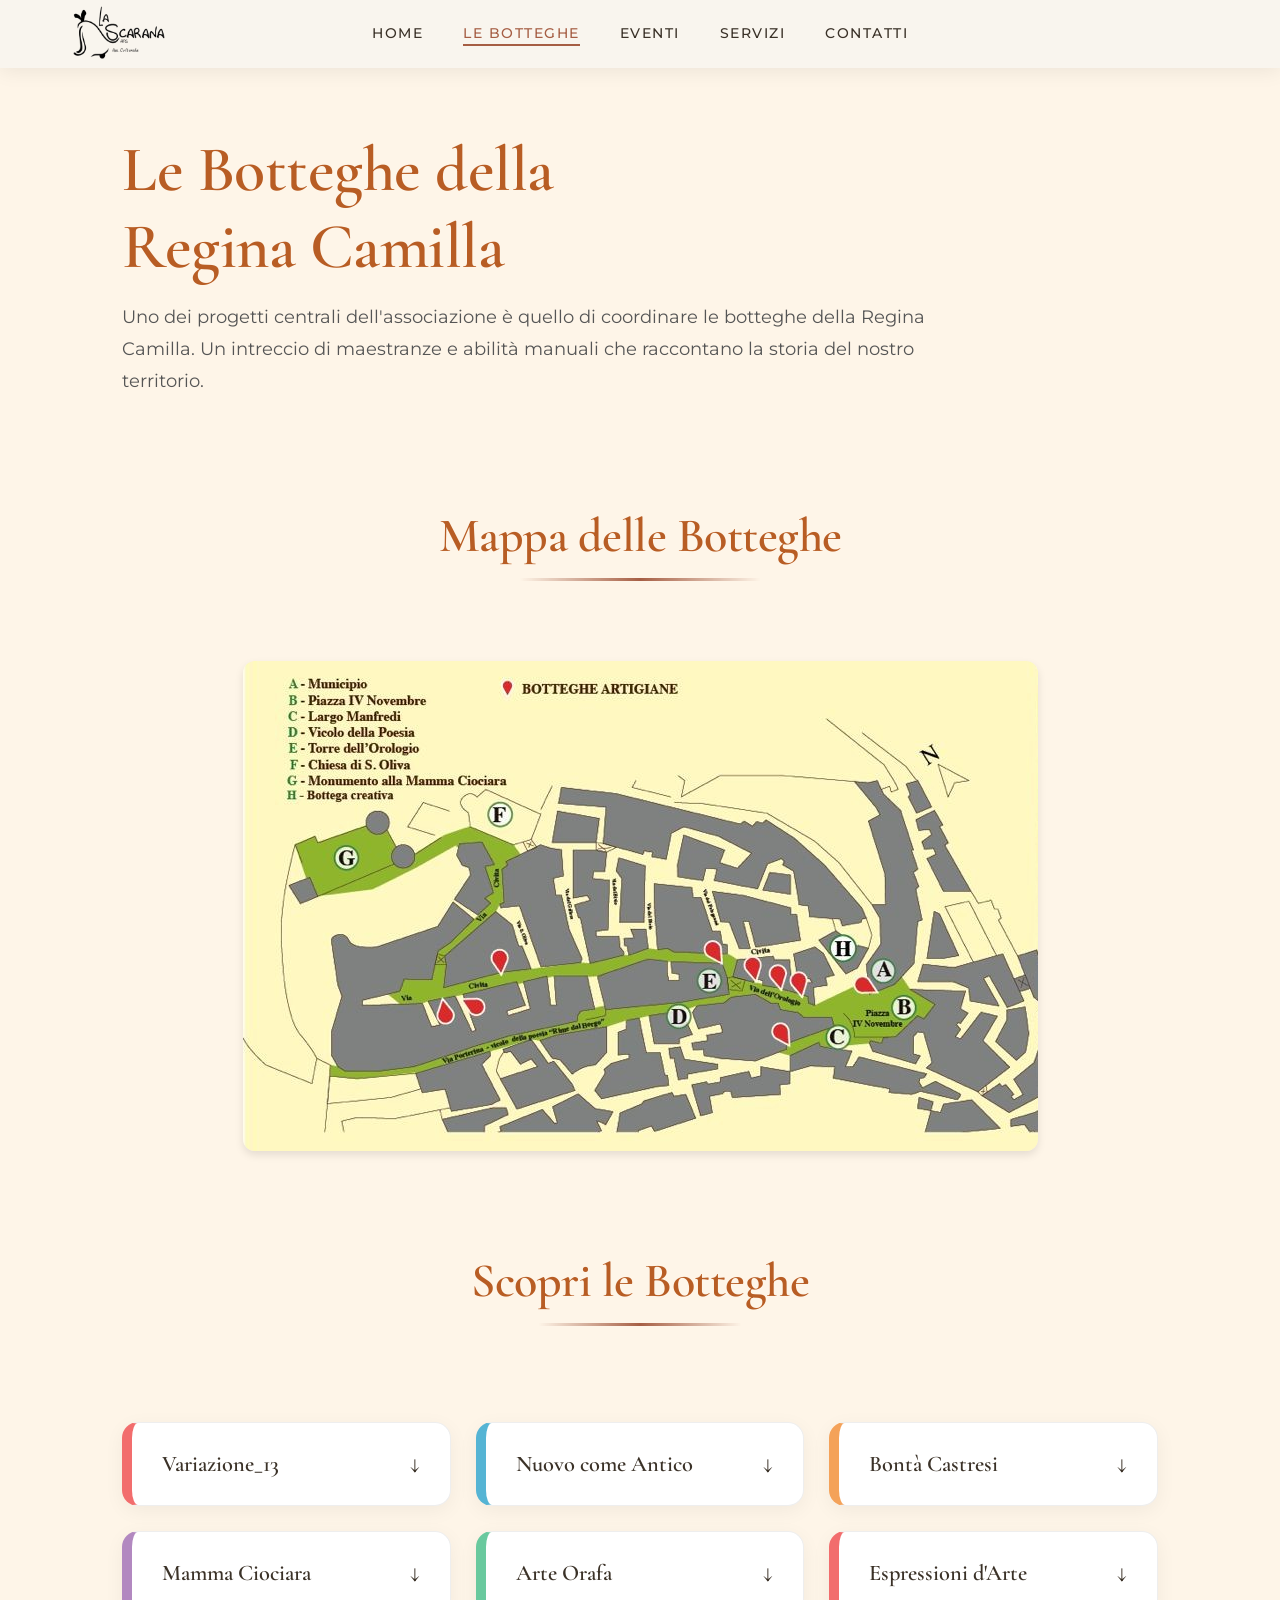
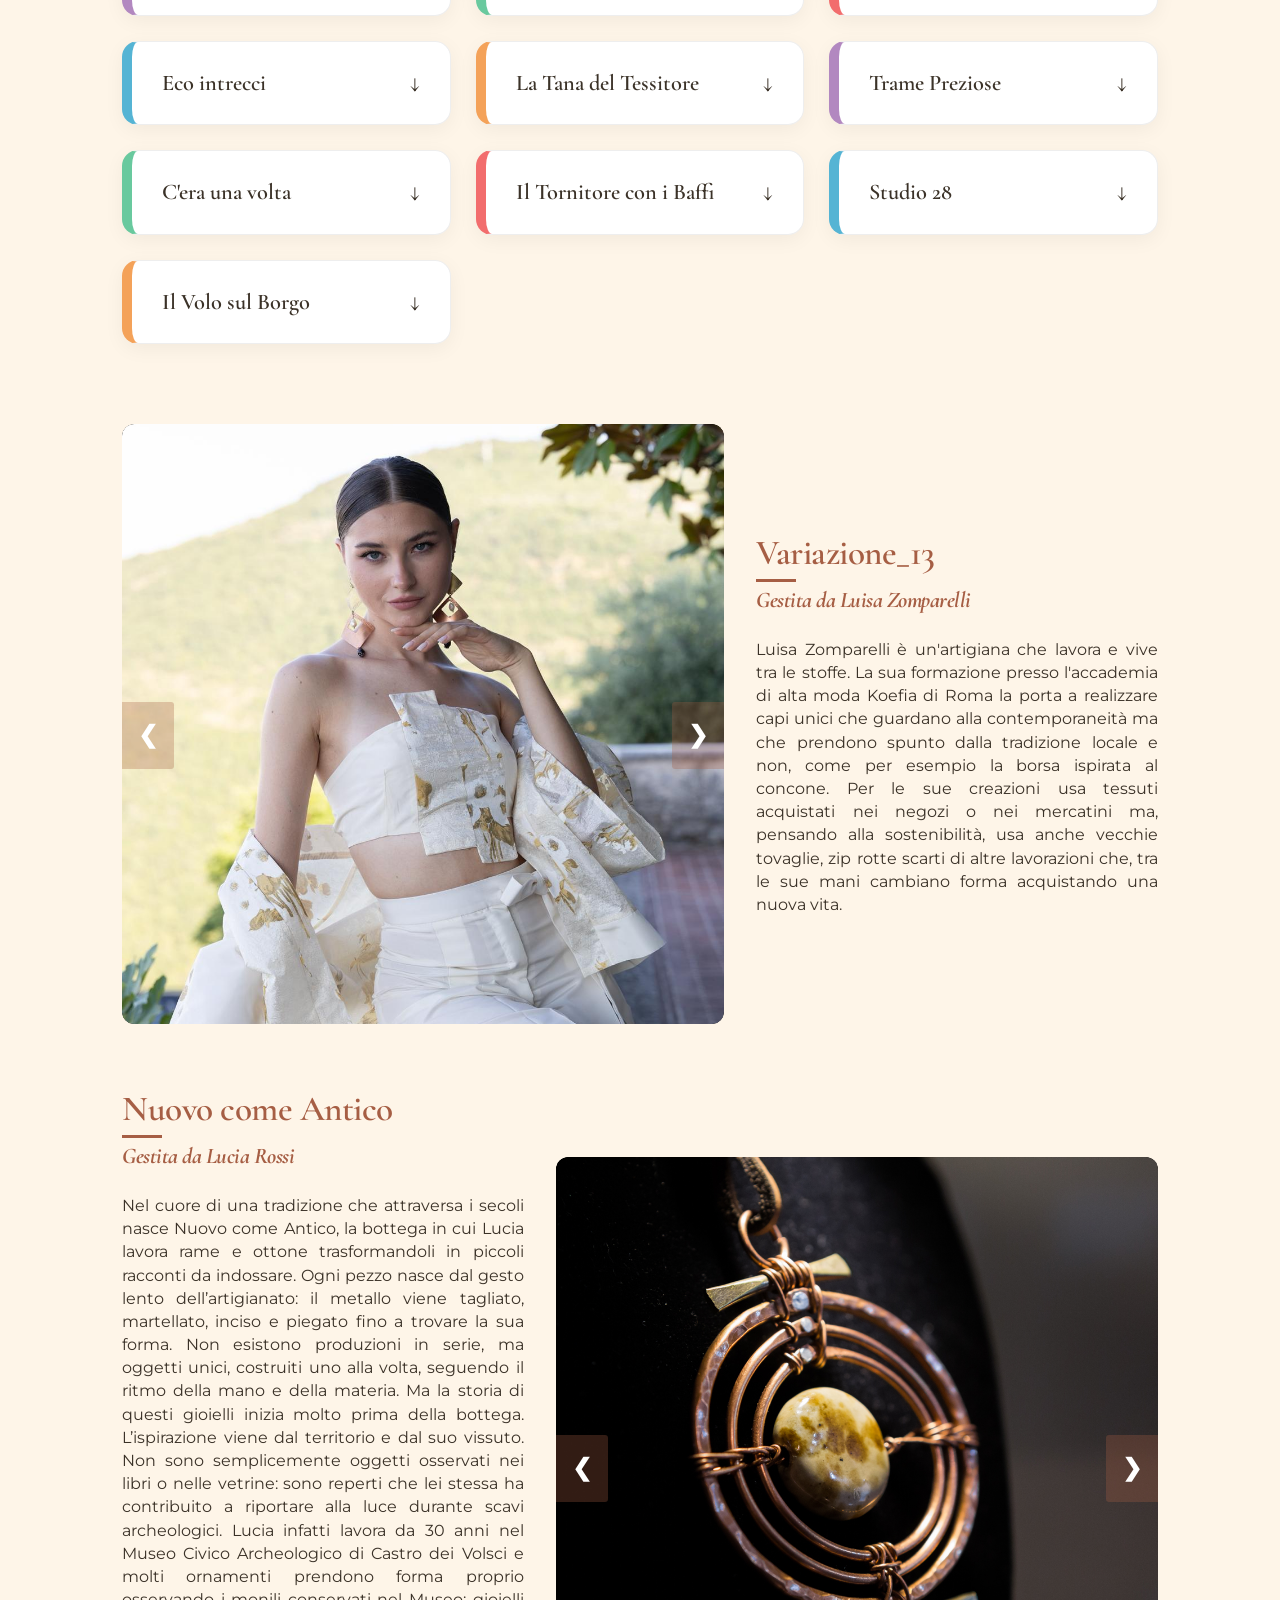
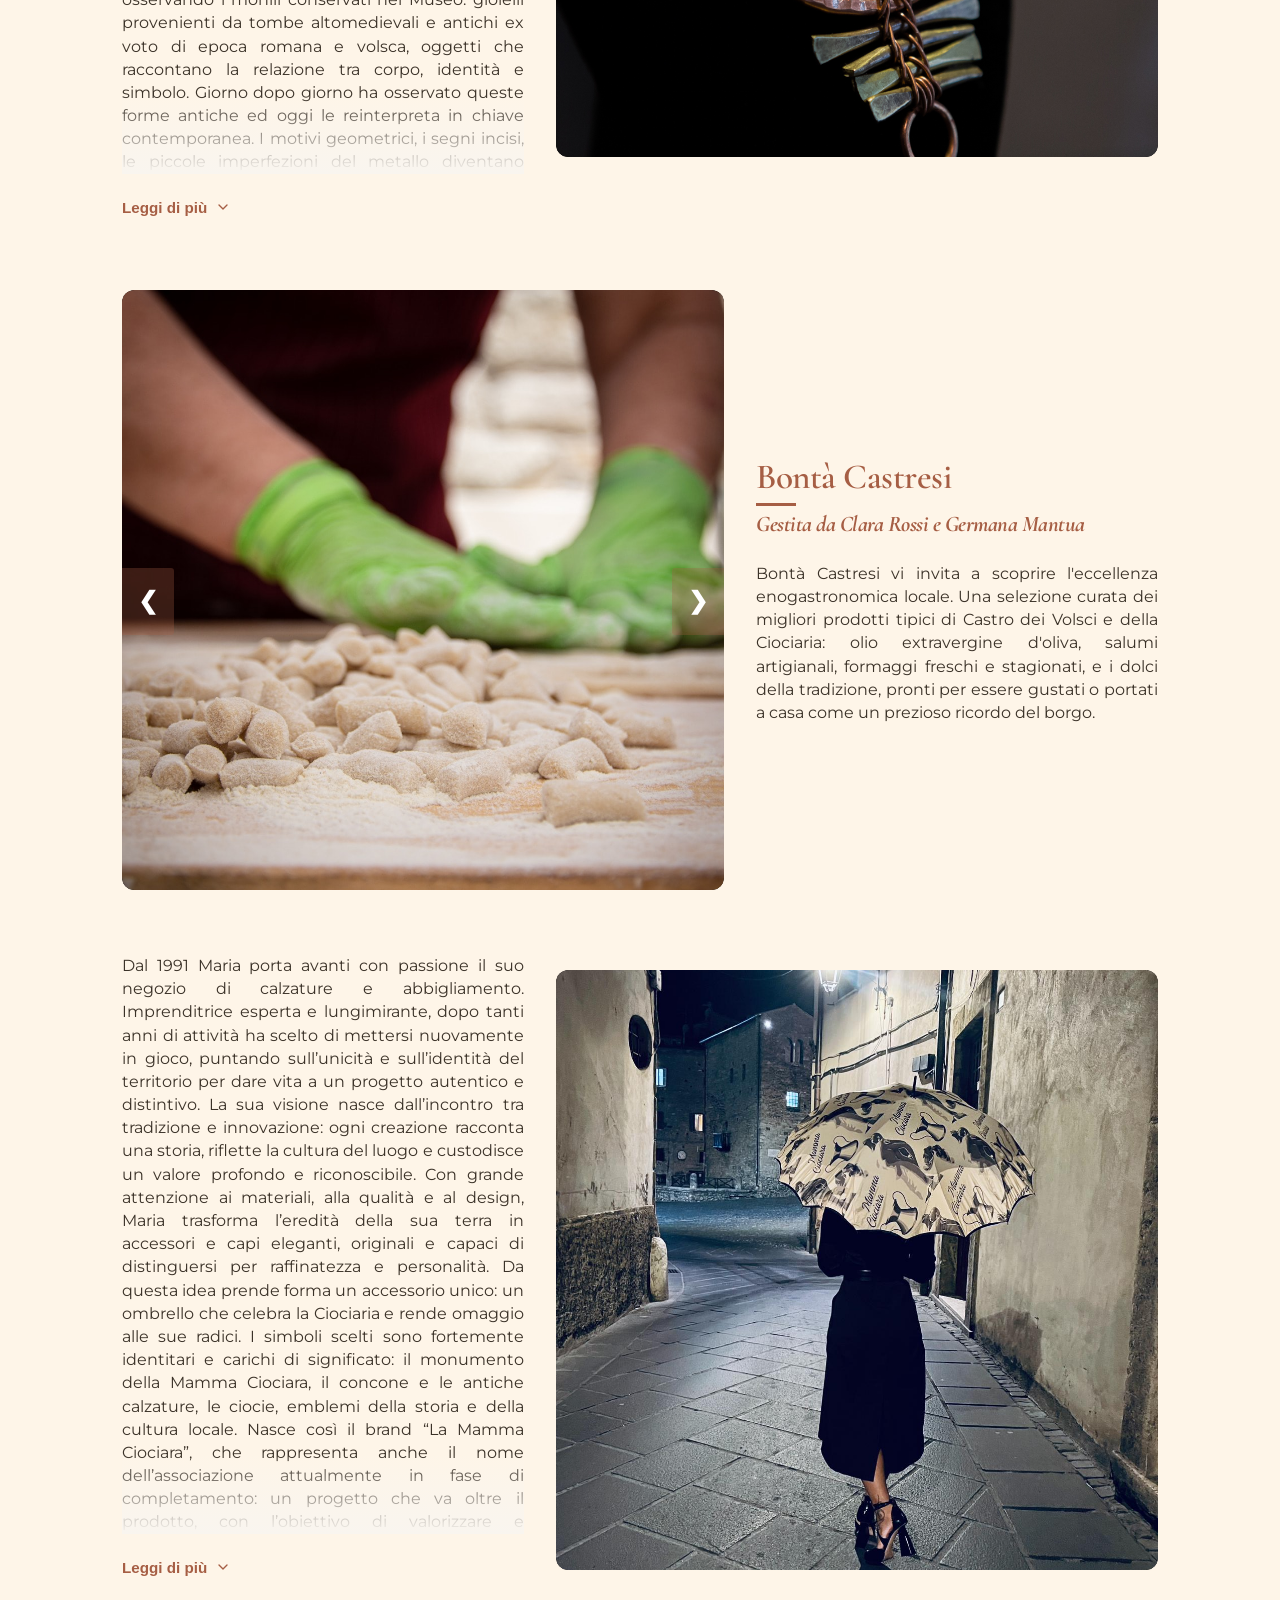
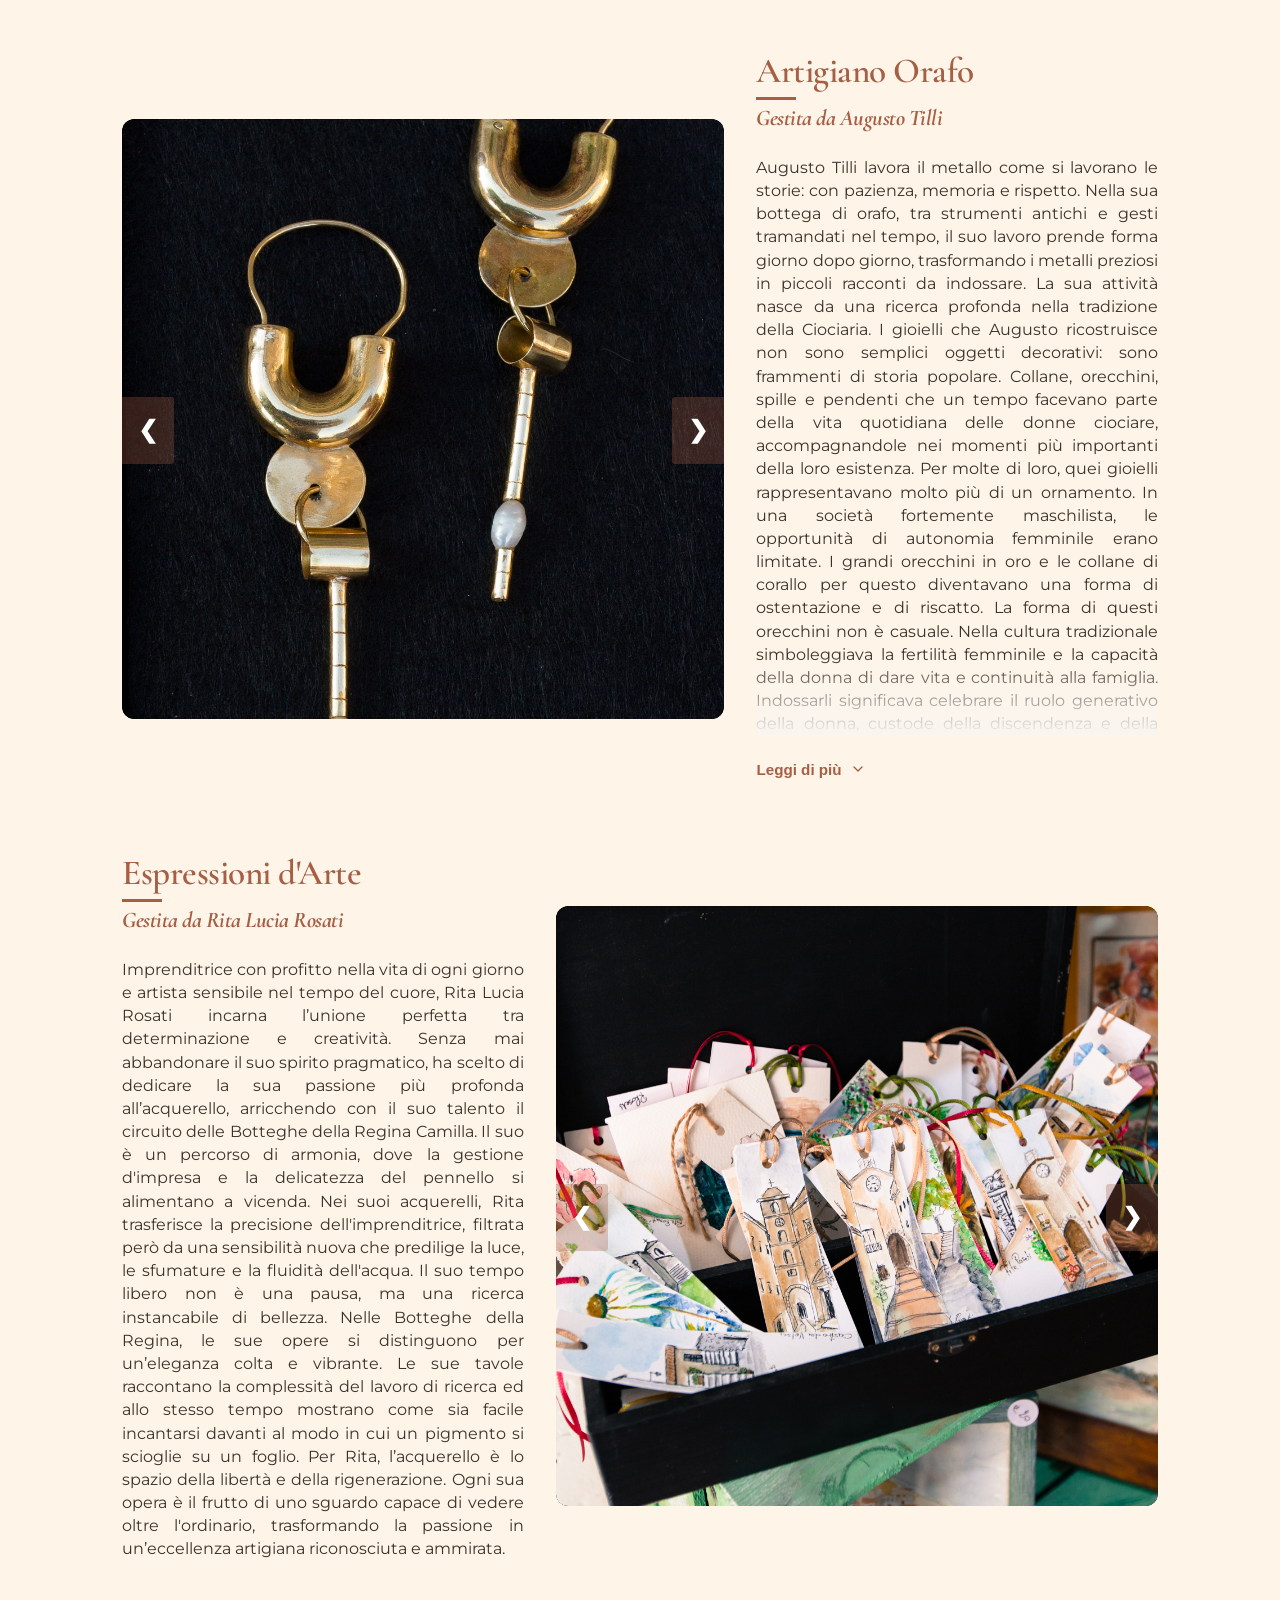
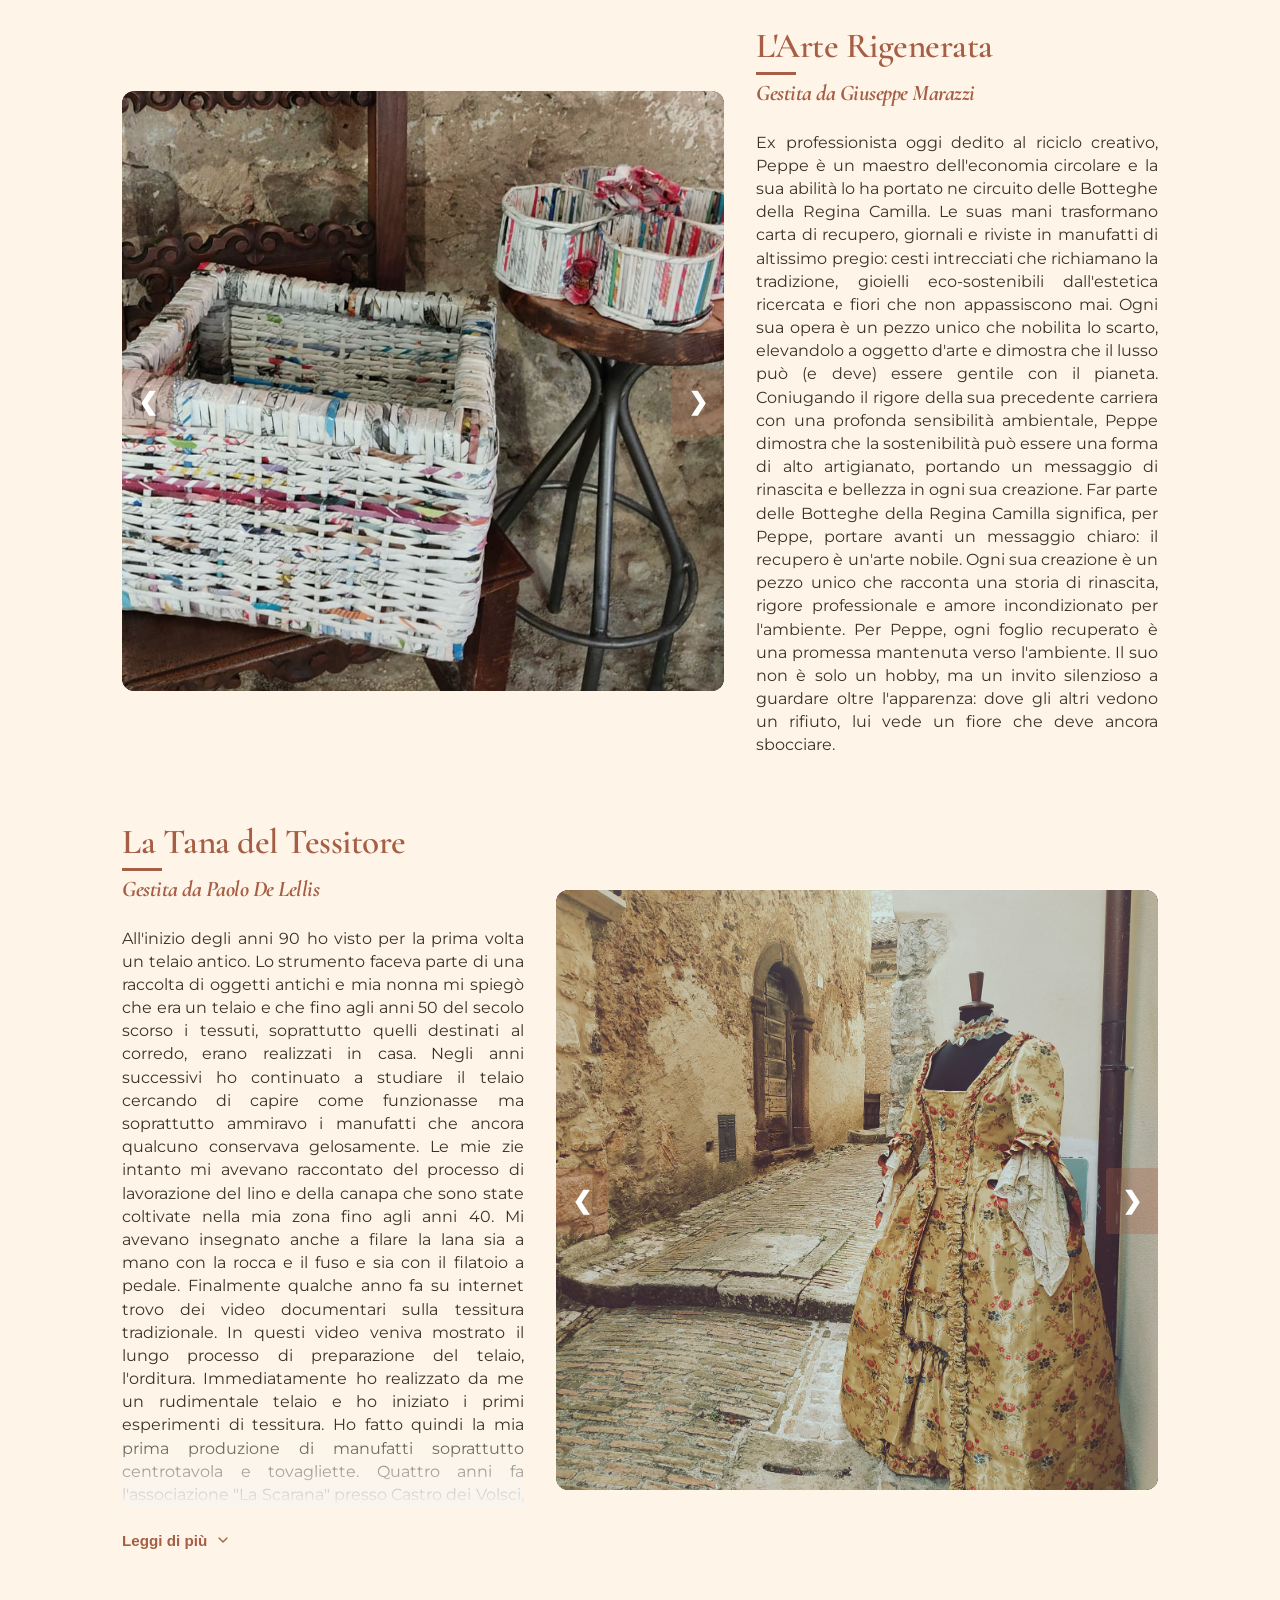
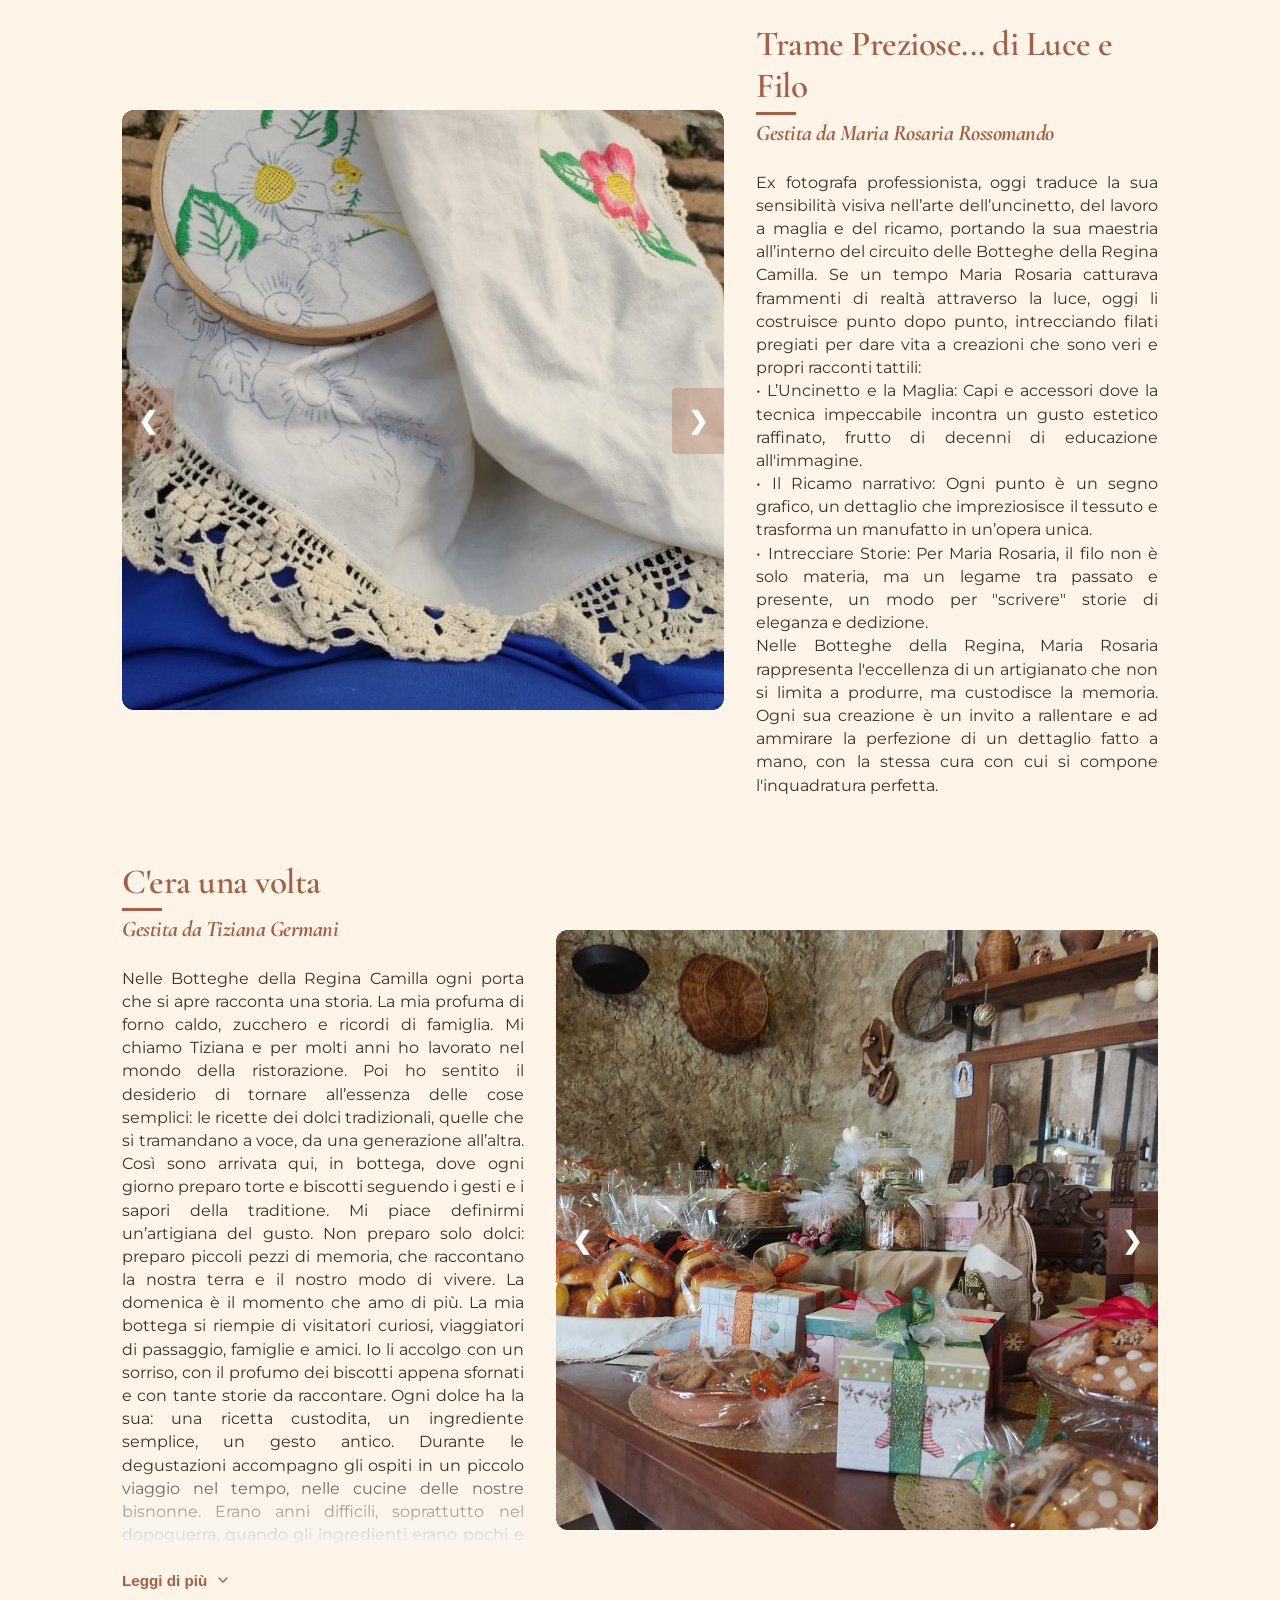
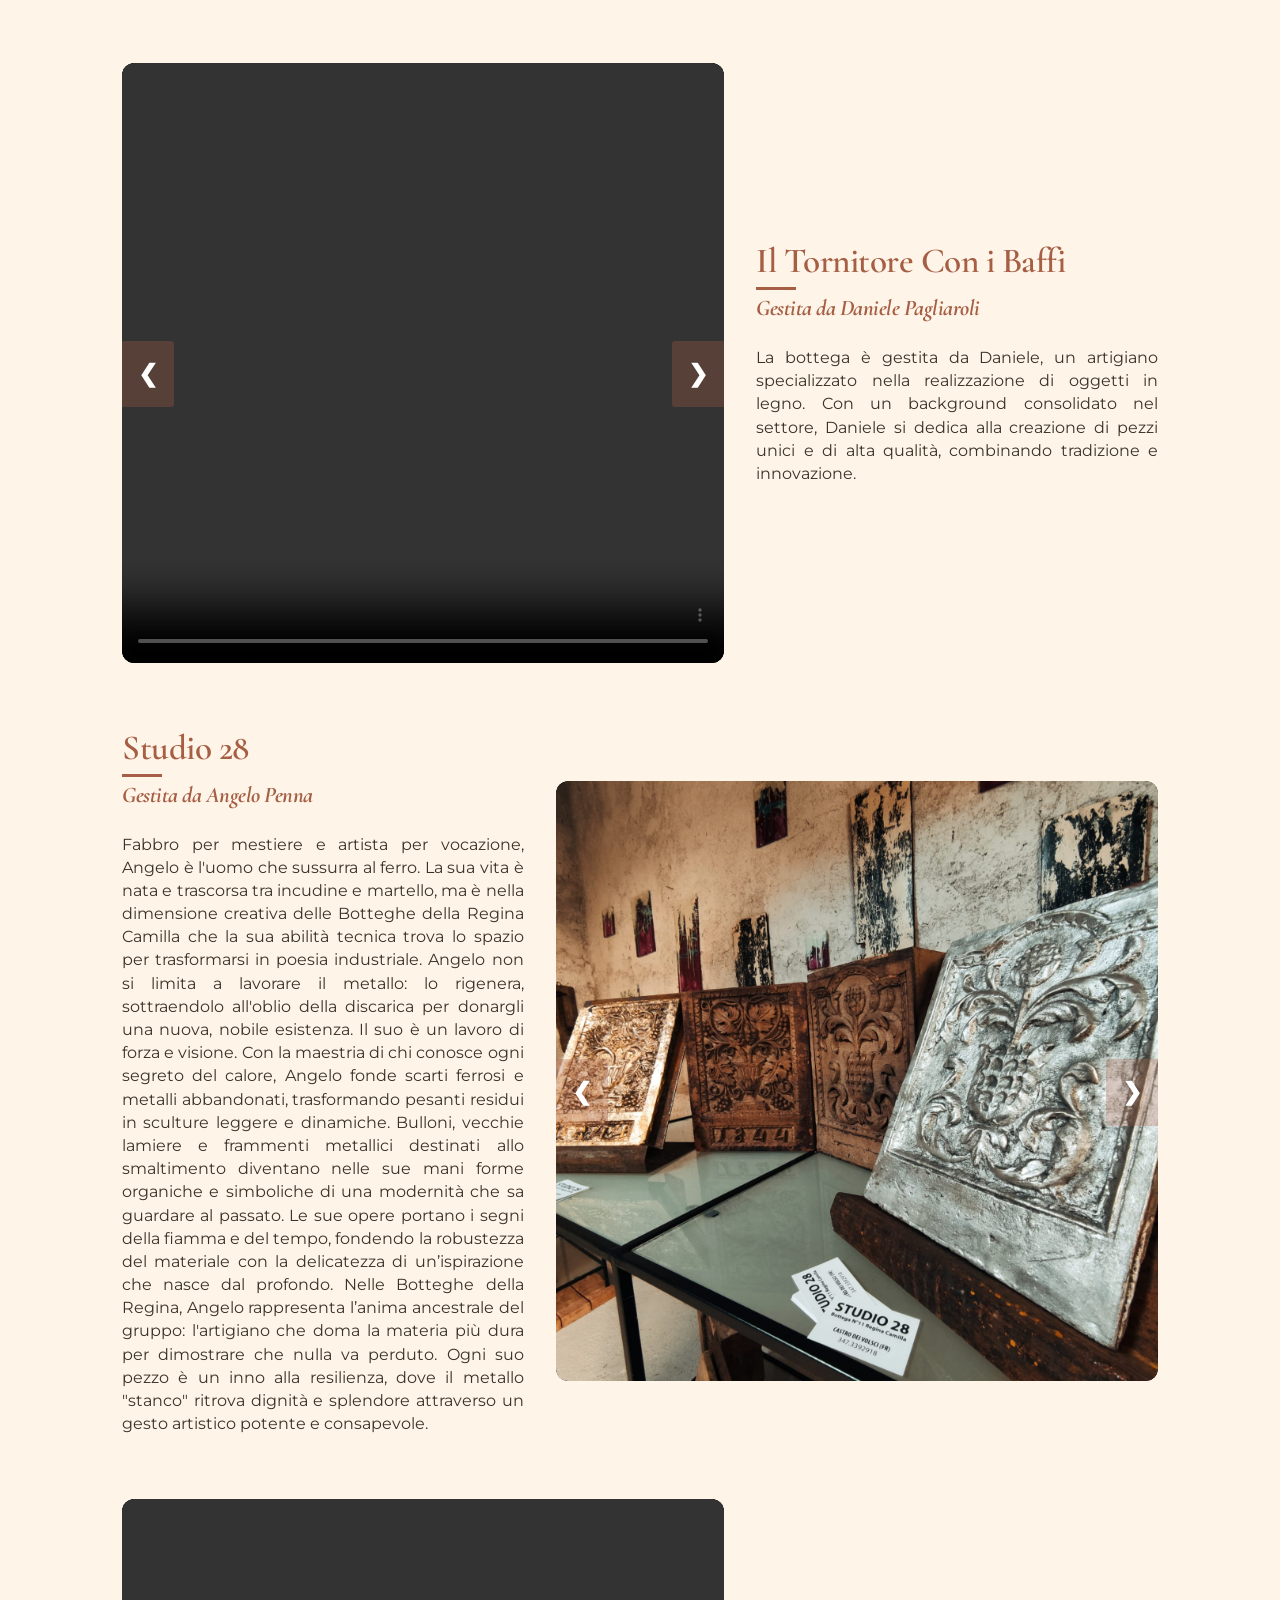
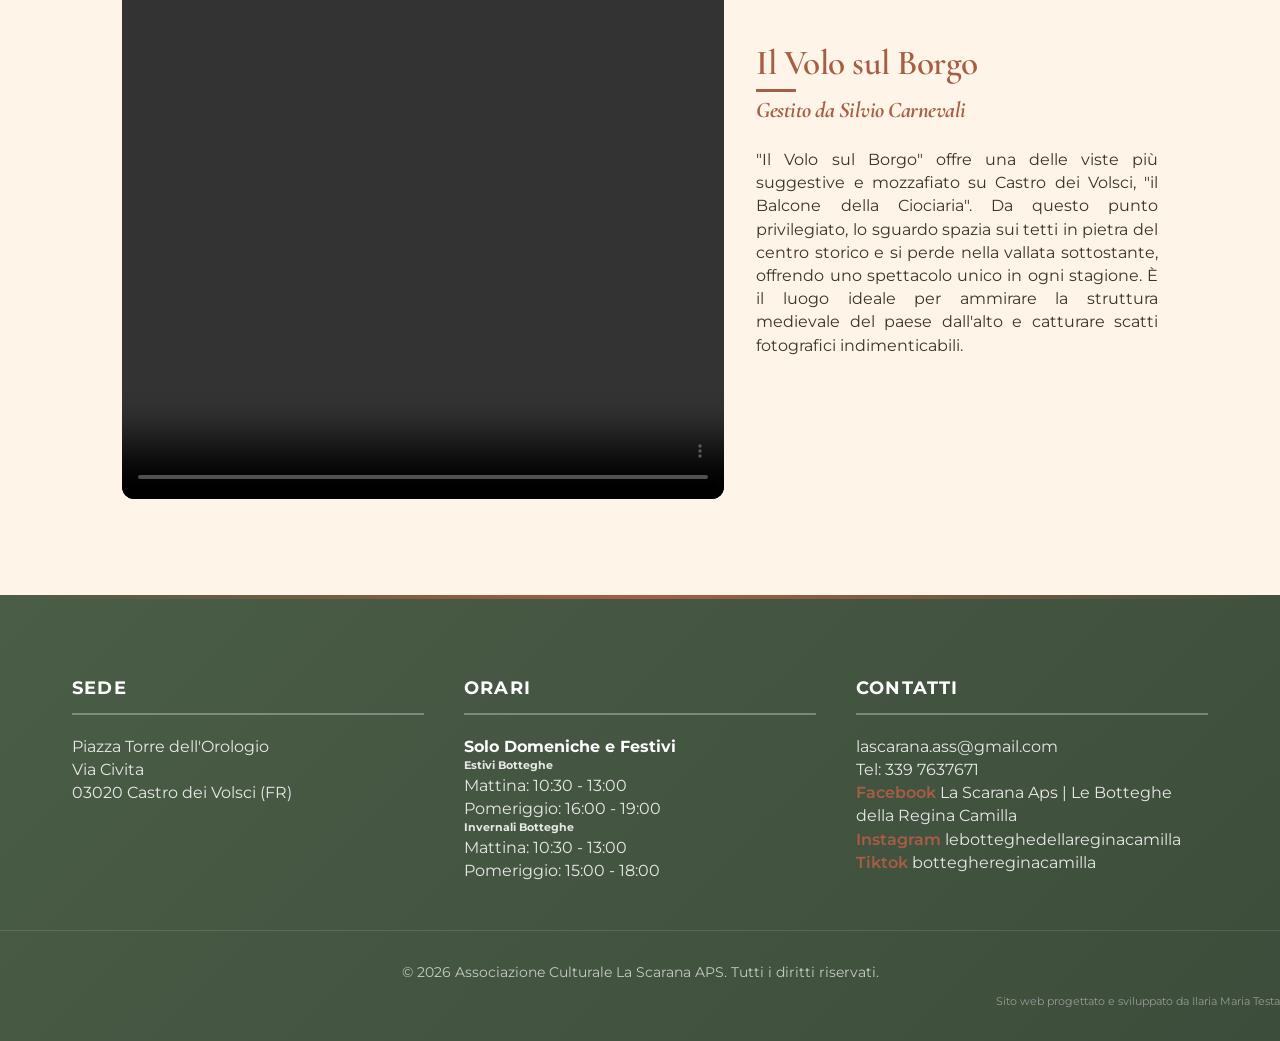
==== commit 1593abfb: "Update botteghe.html" ====
--- a/botteghe.html
+++ b/botteghe.html
@@ -500,4 +500,4 @@
 </footer>
     <script src="script.js"></script>
 </body>
-</html>+</html>
--- a/style.css
+++ b/style.css
@@ -1,5 +1,6 @@
-
-
+/* =========================================================
+   1. RESET & VARIABILI GLOBALI
+   ========================================================= */
 * {
     box-sizing: border-box;
     margin: 0;
@@ -16,6 +17,10 @@
     --white: #ffffff;
     --shadow-soft: 0 10px 30px rgba(0,0,0,0.05);
     --shadow-hover: 0 20px 40px rgba(166, 94, 68, 0.15);
+    /* Variabili pagina Servizi */
+    --primary-color: #4A5D46;
+    --light-bg: #F8F5F1;
+    --transition: all 0.4s ease;
 }
 
 html {
@@ -40,17 +45,17 @@
     list-style: none;
 }
 
-/* --- TITOLI --- */
+/* =========================================================
+   2. TITOLI
+   ========================================================= */
 h1, h2, h3, h4 {
     font-family: 'Cormorant Garamond', serif;
     font-weight: 600;
-    color: #241c15;
+    color: #b85d24;
     margin-bottom: 1rem;
     letter-spacing: -0.5px;
-    color: #b85d24;
     line-height: 1.2;
 }
-
 
 h1 { font-size: 4rem; }
 
@@ -83,7 +88,21 @@
     to { width: 60%; opacity: 1; }
 }
 
-/* --- HEADER & NAVIGAZIONE --- */
+h7 {
+    font-size: 1rem;
+    font-weight: bold;
+    color: white;
+    display: block;
+}
+
+p strong {
+    color: var(--accent-color);
+    font-weight: 600;
+}
+
+/* =========================================================
+   3. HEADER & NAVIGAZIONE (DESKTOP)
+   ========================================================= */
 header {
     padding: 1.5rem 5%;
     background-color: rgba(249, 245, 239, 0.95);
@@ -100,6 +119,14 @@
     box-shadow: 0 4px 25px rgba(0,0,0,0.12);
 }
 
+nav {
+    display: flex;
+    justify-content: center; /* Centra perfettamente le voci del menu */
+    align-items: center;
+    position: relative; /* Serve per ancorare il logo a sinistra */
+    width: 100%;
+}
+
 nav ul {
     display: flex;
     justify-content: center;
@@ -131,7 +158,29 @@
 nav ul li a:hover::after { width: 100%; }
 nav ul li a:hover { color: var(--accent-color); }
 
-/* --- HEADER DINAMICO (JS) --- */
+nav ul li a.active { color: var(--accent-color) !important; }
+nav ul li a.active::after { width: 100%; }
+
+.site-logo {
+    position: absolute; /* Sgancia il logo dal menu */
+    left: 0; /* Lo blocca tutto a sinistra */
+    display: flex;
+    align-items: center;
+    z-index: 10;
+}
+
+.site-logo img {
+    max-height: 65px; /* Modifica questo valore per ingrandire/rimpicciolire il logo */
+    width: auto;
+    transition: all 0.4s ease;
+    display: block;
+}
+
+.site-logo:hover img {
+    transform: scale(1.05);
+}
+
+/* --- HEADER DINAMICO (gestito via JS) --- */
 /* Forza la trasparenza all'inizio sulla Home Page */
 .page-home header:not(.scrolled) {
     background-color: transparent !important;
@@ -142,7 +191,6 @@
 
 .page-home header:not(.scrolled) nav ul li a {
     color: #212121;
-    
 }
 
 /* Quando si scorre verso il basso (JS aggiunge la classe .scrolled) */
@@ -162,7 +210,36 @@
     color: var(--accent-color);
 }
 
-/* --- HERO SECTION CON ANIMAZIONI --- */
+/* =========================================================
+   4. MENU HAMBURGER (base, attivo solo su mobile)
+   ========================================================= */
+.mobile-logo {
+    display: none;
+    font-family: 'Cormorant Garamond', serif;
+    font-size: 1.5rem;
+    font-weight: 700;
+    color: var(--accent-color);
+}
+
+.hamburger {
+    display: none;
+    cursor: pointer;
+    flex-direction: column;
+    gap: 5px;
+    z-index: 1001; /* Sta sopra al menu aperto */
+}
+
+.hamburger .bar {
+    width: 25px;
+    height: 3px;
+    background-color: var(--text-color);
+    transition: all 0.3s ease;
+    border-radius: 3px;
+}
+
+/* =========================================================
+   5. HERO SECTION (Home) CON ANIMAZIONI
+   ========================================================= */
 .hero {
     position: relative;
     height: 85vh;
@@ -172,7 +249,7 @@
     align-items: center;
     text-align: center;
     flex-direction: column;
-    background-image: url('asset/borgo-di-Castro-dei-Volsci.webp'); 
+    background-image: url('asset/borgo-di-Castro-dei-Volsci.webp');
     background-size: cover;
     background-position: center;
     background-attachment: fixed;
@@ -234,7 +311,9 @@
     50% { transform: translateX(-50%) translateY(10px); }
 }
 
-/* --- ANIMAZIONI ALLO SCROLL --- */
+/* =========================================================
+   6. ANIMAZIONI ALLO SCROLL
+   ========================================================= */
 .reveal {
     opacity: 0;
     transform: translateY(40px);
@@ -242,10 +321,11 @@
 }
 .reveal.active {
     opacity: 1;
-    
-}
-
-/* --- TESTI & PARAGRAFI --- */
+}
+
+/* =========================================================
+   7. TESTI, PARAGRAFI & LAYOUT DI BASE
+   ========================================================= */
 .container { max-width: 1100px; margin: 0 auto; padding: 0 2rem; }
 
 .text-block, .text-block-a {
@@ -258,283 +338,7 @@
 .text-block { margin-left: 0; text-align: left; }
 .text-block-a { text-align: center; }
 
-
-p strong {
-    color: var(--accent-color);
-    font-weight: 600;
-}
-
-/* --- SPLIT LAYOUT --- */
-.split-layout {
-    display: flex;
-    gap: 60px;
-    margin-bottom: 6rem;
-    align-items: center;
-}
-
-.split-layout .image-box {
-    flex: 1;
-    height: 500px;
-    background: linear-gradient(135deg, #ddd, #e8e8e8);
-    border-radius: 16px;
-    overflow: hidden;
-    box-shadow: var(--shadow-soft);
-    transition: all 0.4s ease;
-}
-
-.split-layout .image-box:hover {
-    transform: translateY(-8px);
-    box-shadow: var(--shadow-hover);
-}
-
-.split-layout .image-box img {
-    width: 100%;
-    height: 100%;
-    object-fit: cover;
-    transition: transform 0.6s ease;
-}
-
-.split-layout:hover .image-box img { transform: scale(1.05); }
-
-.split-layout .text-box { flex: 1; }
-.split-layout .text-box p { text-align: justify; text-justify: inter-word; }
-
-/* Animazione dinamica per i titoletti H3 */
-.split-layout h3 {
-    font-size: 2.2rem;       /* Ridotto leggermente da 2.4rem se vuoi i titoli più piccoli */
-    margin-bottom: 0.8rem;   /* Ridotto da 1.2rem per avvicinare la data/testo sottostante */
-    color: var(--accent-color);
-    position: relative;
-    display: inline-block;
-}
-
-.split-layout h3::after {
-    content: '';
-    position: absolute;
-    bottom: -8px;
-    left: 0;
-    width: 40px;
-    height: 3px;
-    background-color: var(--accent-color);
-    transition: width 0.4s cubic-bezier(0.4, 0, 0.2, 1);
-}
-
-.split-layout:hover h3::after {
-    width: 100%; 
-}
-
-/* --- GRID CARD: I NOSTRI VALORI --- */
-
-.valori-grid {
-    display: grid;
-    grid-template-columns: repeat(4, 1fr); 
-    gap: 20px; 
-    margin-bottom: 6rem;
-}
-
-.valore-card {
-    background: #ffffff;
-    padding: 35px 20px;
-    border-radius: 16px;
-    box-shadow: var(--shadow-soft);
-    text-align: center;
-    transition: all 0.4s cubic-bezier(0.4, 0, 0.2, 1);
-    position: relative;
-    overflow: hidden;
-    z-index: 1;
-}
-
-.valore-card::before {
-    content: '';
-    position: absolute;
-    bottom: 0; left: 0; width: 100%; height: 0;
-    background: var(--accent-color);
-    transition: all 0.4s ease;
-    z-index: -1;
-}
-
-.valore-card:hover { transform: translateY(-10px); box-shadow: var(--shadow-hover); }
-.valore-card:hover::before { height: 100%; }
-.valore-card:hover h4, .valore-card:hover p { color: #ffffff; }
-
-
-.valore-card .icon svg { 
-    width: 45px; 
-    height: 45px; 
-    color: var(--accent-color); 
-    margin-bottom: 15px; 
-    transition: all 0.4s ease; 
-}
-.valore-card:hover .icon svg { 
-    transform: scale(1.15) rotate(5deg); 
-    color: #ffffff;
-}
-
-.valore-card h4 { font-size: 1.3rem; color: var(--accent-color); margin-bottom: 12px; transition: color 0.4s ease; }
-.valore-card p { font-size: 0.9rem; color: #555; transition: color 0.4s ease; line-height: 1.5; }
-
-/* --- IMPOSTAZIONI LOGO E NAVIGAZIONE (DESKTOP) --- */
-nav {
-    display: flex;
-    justify-content: center; /* Centra perfettamente le voci del menu */
-    align-items: center;
-    position: relative; /* Serve per ancorare il logo a sinistra */
-    width: 100%;
-}
-
-.site-logo {
-    position: absolute; /* Sgancia il logo dal menu */
-    left: 0; /* Lo blocca tutto a sinistra */
-    display: flex;
-    align-items: center;
-    z-index: 10;
-}
-
-.site-logo img {
-    max-height: 65px; /* Modifica questo valore per ingrandire/rimpicciolire il logo */
-    width: auto;
-    transition: all 0.4s ease;
-    display: block;
-}
-
-.site-logo:hover img {
-    transform: scale(1.05);
-}
-
-
-
-nav ul li a.active {
-    color: var(--accent-color) !important;
-}
-
-nav ul li a.active::after {
-    width: 100%;
-}
-
-/* --- REGOLAZIONI PER IL MOBILE --- */
-@media screen and (max-width: 768px) {
-    nav {
-        justify-content: space-between; /* Su smartphone torniamo ad avere logo a sx e hamburger a dx */
-    }
-    .site-logo {
-        position: static; /* Riporta il logo nel flusso normale */
-    }
-    .site-logo img {
-        max-height: 50px; /* Logo leggermente più piccolo sugli smartphone */
-    }
-    .mobile-logo {
-        display: none !important; /* Rimuove la vecchia scritta testuale */
-    }
-}
-/* --- MENU TESTUALE BOTTEGHE (Animato) --- */
-.botteghe-nav {
-    display: grid;
-    grid-template-columns: repeat(auto-fit, minmax(300px, 1fr));
-    gap: 25px;
-    margin: 3rem 0 5rem 0;
-}
-
-.botteghe-nav li a {
-    display: flex;
-    justify-content: space-between;
-    align-items: center;
-    padding: 25px 30px;
-    background-color: #ffffff; 
-    font-family: 'Cormorant Garamond', serif;
-    font-weight: 600;
-    font-size: 1.4rem;
-    color: var(--text-color);
-    border-radius: 16px;
-    box-shadow: 0 5px 20px rgba(0,0,0,0.05);
-    transition: all 0.4s cubic-bezier(0.4, 0, 0.2, 1);
-    position: relative;
-    overflow: hidden;
-    border: 1px solid #eee;
-    border-left-width: 10px;
-}
-h7 {
-    font-size: 1 rem;
-    font-weight: bold;
-    color: white;
-    display: block;
-}
-/* 1. Corallo Vivace */
-.botteghe-nav li:nth-child(5n+1) a { border-left-color: #F26D6D; }
-.botteghe-nav li:nth-child(5n+1) a:hover { background-color: #F26D6D; color: white; border-color: #F26D6D; }
-
-/* 2. Azzurro Cielo */
-.botteghe-nav li:nth-child(5n+2) a { border-left-color: #55B4D4; }
-.botteghe-nav li:nth-child(5n+2) a:hover { background-color: #55B4D4; color: white; border-color: #55B4D4; }
-
-/* 3. Arancio Solare (Sabbia/Albicocca) */
-.botteghe-nav li:nth-child(5n+3) a { border-left-color: #F4A259; }
-.botteghe-nav li:nth-child(5n+3) a:hover { background-color: #F4A259; color: white; border-color: #F4A259; }
-
-/* 4. Lilla Brillante */
-.botteghe-nav li:nth-child(5n+4) a { border-left-color: #B288C0; }
-.botteghe-nav li:nth-child(5n+4) a:hover { background-color: #B288C0; color: white; border-color: #B288C0; }
-
-/* 5. Verde Menta Fresco */
-.botteghe-nav li:nth-child(5n+5) a { border-left-color: #69C99E; }
-.botteghe-nav li:nth-child(5n+5) a:hover { background-color: #69C99E; color: white; border-color: #69C99E; }
-
-.botteghe-nav li a::before {
-    content: '';
-    position: absolute;
-    top: 0; left: -100%; width: 100%; height: 100%;
-    background: linear-gradient(90deg, transparent, rgba(166, 94, 68, 0.1), transparent);
-    transition: left 0.5s ease;
-}
-
-.botteghe-nav li a:hover::before { left: 100%; }
-.botteghe-nav li a:hover {
-    background-color: var(--accent-color);
-    color: white;
-    transform: translateY(-6px) scale(1.02);
-    box-shadow: 0 15px 35px rgba(166, 94, 68, 0.35);
-    border-color: var(--accent-color);
-}
-.botteghe-nav li a span { transition: transform 0.3s ease; }
-.botteghe-nav li a:hover span { transform: translateX(5px); }
-/* =========================================
-   AGGIORNAMENTI PAGINA BOTTEGHE
-   ========================================= */
-
-/* 1. Ingrandisce le foto e mantiene le proporzioni */
-.bottega-section.split-layout .image-box {
-    height: 600px !important; 
-    border-radius: 12px;
-    overflow: hidden;
-}
-
-.bottega-section.split-layout .carousel-slide img,
-.bottega-section.split-layout .carousel-slide video {
-    width: 100% !important;
-    height: 100% !important;
-    object-fit: cover !important; /* Assicura che la foto riempia la cornice senza schiacciarsi */
-}
-
-/* 2. Sottotitoli delle botteghe più grandi e in corsivo (italic) */
-h4.bottega-sub {
-    font-size: 1.4rem; /* Testo più grande */
-    font-style: italic; /* Corsivo */
-    font-family: 'Cormorant Garamond', serif;
-    font-weight: 800;
-    color: var(--accent-color);
-    margin-bottom: 1.5rem;
-}
-
-/* 3. Adattamento per Smartphone (evita foto giganti sui piccoli schermi) */
-@media screen and (max-width: 768px) {
-    .bottega-section.split-layout .image-box {
-        height: 400px !important; 
-    }
-    h4.bottega-sub {
-        font-size: 1.5rem; /* Ridimensiona il sottotitolo per il mobile */
-    }
-}
-
-/* --- TESTO ESPANDIBILE --- */
+/* --- Testo espandibile ("Leggi tutto") --- */
 .text-collapsed {
     max-height: 580px;
     overflow: hidden;
@@ -545,7 +349,7 @@
     content: '';
     position: absolute;
     bottom: 0; left: 0; width: 100%; height: 80px;
-    background: linear-gradient(to bottom, rgba(249, 245, 239, 0), rgba(249, 245, 239, 1)); 
+    background: linear-gradient(to bottom, rgba(249, 245, 239, 0), rgba(249, 245, 239, 1));
     pointer-events: none;
 }
 .text-expanded { max-height: 2000px; transition: max-height 0.5s ease-in; }
@@ -569,7 +373,207 @@
 .read-more-btn svg { width: 16px; height: 16px; transition: transform 0.3s ease; }
 .read-more-btn.active svg { transform: rotate(180deg); }
 
-/* --- BOTTONI E LINK --- */
+/* =========================================================
+   8. SPLIT LAYOUT (Testo / Immagine affiancati)
+   ========================================================= */
+.split-layout {
+    display: flex;
+    gap: 60px;
+    margin-bottom: 6rem;
+    align-items: center;
+}
+
+.split-layout .image-box {
+    flex: 1;
+    height: 500px;
+    background: linear-gradient(135deg, #ddd, #e8e8e8);
+    border-radius: 16px;
+    overflow: hidden;
+    box-shadow: var(--shadow-soft);
+    transition: all 0.4s ease;
+}
+
+.split-layout .image-box:hover {
+    transform: translateY(-8px);
+    box-shadow: var(--shadow-hover);
+}
+
+.split-layout .image-box img {
+    width: 100%;
+    height: 100%;
+    object-fit: cover;
+    transition: transform 0.6s ease;
+}
+
+.split-layout:hover .image-box img { transform: scale(1.05); }
+
+.split-layout .text-box { flex: 1; }
+.split-layout .text-box p { text-align: justify; text-justify: inter-word; }
+
+/* Animazione dinamica per i titoletti H3 dentro lo split layout */
+.split-layout h3 {
+    font-size: 2.2rem;
+    margin-bottom: 0.8rem;
+    color: var(--accent-color);
+    position: relative;
+    display: inline-block;
+}
+
+.split-layout h3::after {
+    content: '';
+    position: absolute;
+    bottom: -8px;
+    left: 0;
+    width: 40px;
+    height: 3px;
+    background-color: var(--accent-color);
+    transition: width 0.4s cubic-bezier(0.4, 0, 0.2, 1);
+}
+
+.split-layout:hover h3::after {
+    width: 100%;
+}
+
+/* Variante usata nella pagina "Botteghe": foto più grandi */
+.bottega-section.split-layout .image-box {
+    height: 600px !important;
+    border-radius: 12px;
+    overflow: hidden;
+}
+
+.bottega-section.split-layout .carousel-slide img,
+.bottega-section.split-layout .carousel-slide video {
+    width: 100% !important;
+    height: 100% !important;
+    object-fit: cover !important; /* Riempie la cornice senza deformare la foto */
+}
+
+h4.bottega-sub {
+    font-size: 1.4rem;
+    font-style: italic;
+    font-family: 'Cormorant Garamond', serif;
+    font-weight: 800;
+    color: var(--accent-color);
+    margin-bottom: 1.5rem;
+}
+
+/* =========================================================
+   9. GRID CARD: "I NOSTRI VALORI"
+   ========================================================= */
+.valori-grid {
+    display: grid;
+    grid-template-columns: repeat(4, 1fr);
+    gap: 20px;
+    margin-bottom: 6rem;
+}
+
+.valore-card {
+    background: #ffffff;
+    padding: 35px 20px;
+    border-radius: 16px;
+    box-shadow: var(--shadow-soft);
+    text-align: center;
+    transition: all 0.4s cubic-bezier(0.4, 0, 0.2, 1);
+    position: relative;
+    overflow: hidden;
+    z-index: 1;
+}
+
+.valore-card::before {
+    content: '';
+    position: absolute;
+    bottom: 0; left: 0; width: 100%; height: 0;
+    background: var(--accent-color);
+    transition: all 0.4s ease;
+    z-index: -1;
+}
+
+.valore-card:hover { transform: translateY(-10px); box-shadow: var(--shadow-hover); }
+.valore-card:hover::before { height: 100%; }
+.valore-card:hover h4, .valore-card:hover p { color: #ffffff; }
+
+.valore-card .icon svg {
+    width: 45px;
+    height: 45px;
+    color: var(--accent-color);
+    margin-bottom: 15px;
+    transition: all 0.4s ease;
+}
+.valore-card:hover .icon svg {
+    transform: scale(1.15) rotate(5deg);
+    color: #ffffff;
+}
+
+.valore-card h4 { font-size: 1.3rem; color: var(--accent-color); margin-bottom: 12px; transition: color 0.4s ease; }
+.valore-card p { font-size: 0.9rem; color: #555; transition: color 0.4s ease; line-height: 1.5; }
+
+/* =========================================================
+   10. MENU TESTUALE "BOTTEGHE" (animato, colori a rotazione)
+   ========================================================= */
+.botteghe-nav {
+    display: grid;
+    grid-template-columns: repeat(auto-fit, minmax(300px, 1fr));
+    gap: 25px;
+    margin: 3rem 0 5rem 0;
+}
+
+.botteghe-nav li a {
+    display: flex;
+    justify-content: space-between;
+    align-items: center;
+    padding: 25px 30px;
+    background-color: #ffffff;
+    font-family: 'Cormorant Garamond', serif;
+    font-weight: 600;
+    font-size: 1.4rem;
+    color: var(--text-color);
+    border-radius: 16px;
+    box-shadow: 0 5px 20px rgba(0,0,0,0.05);
+    transition: all 0.4s cubic-bezier(0.4, 0, 0.2, 1);
+    position: relative;
+    overflow: hidden;
+    border: 1px solid #eee;
+    border-left-width: 10px;
+}
+
+/* Colori a rotazione (ogni 5 elementi) */
+.botteghe-nav li:nth-child(5n+1) a { border-left-color: #F26D6D; } /* Corallo Vivace */
+.botteghe-nav li:nth-child(5n+1) a:hover { background-color: #F26D6D; color: white; border-color: #F26D6D; }
+
+.botteghe-nav li:nth-child(5n+2) a { border-left-color: #55B4D4; } /* Azzurro Cielo */
+.botteghe-nav li:nth-child(5n+2) a:hover { background-color: #55B4D4; color: white; border-color: #55B4D4; }
+
+.botteghe-nav li:nth-child(5n+3) a { border-left-color: #F4A259; } /* Arancio Solare */
+.botteghe-nav li:nth-child(5n+3) a:hover { background-color: #F4A259; color: white; border-color: #F4A259; }
+
+.botteghe-nav li:nth-child(5n+4) a { border-left-color: #B288C0; } /* Lilla Brillante */
+.botteghe-nav li:nth-child(5n+4) a:hover { background-color: #B288C0; color: white; border-color: #B288C0; }
+
+.botteghe-nav li:nth-child(5n+5) a { border-left-color: #69C99E; } /* Verde Menta Fresco */
+.botteghe-nav li:nth-child(5n+5) a:hover { background-color: #69C99E; color: white; border-color: #69C99E; }
+
+.botteghe-nav li a::before {
+    content: '';
+    position: absolute;
+    top: 0; left: -100%; width: 100%; height: 100%;
+    background: linear-gradient(90deg, transparent, rgba(166, 94, 68, 0.1), transparent);
+    transition: left 0.5s ease;
+}
+
+.botteghe-nav li a:hover::before { left: 100%; }
+.botteghe-nav li a:hover {
+    background-color: var(--accent-color);
+    color: white;
+    transform: translateY(-6px) scale(1.02);
+    box-shadow: 0 15px 35px rgba(166, 94, 68, 0.35);
+    border-color: var(--accent-color);
+}
+.botteghe-nav li a span { transition: transform 0.3s ease; }
+.botteghe-nav li a:hover span { transform: translateX(5px); }
+
+/* =========================================================
+   11. BOTTONI E LINK
+   ========================================================= */
 .btn {
     display: inline-block;
     background-color: var(--accent-color);
@@ -585,9 +589,9 @@
     transition: all 0.4s cubic-bezier(0.4, 0, 0.2, 1);
     margin-right: 10px;
     margin-bottom: 10px;
+    margin-top: 2em;
     position: relative;
     overflow: hidden;
-    margin-top: 2em;
 }
 
 .btn::before {
@@ -608,9 +612,12 @@
     box-shadow: 0 10px 25px rgba(166, 94, 68, 0.4);
 }
 
-/* --- GALLERIE (CAROUSEL) --- */
+/* =========================================================
+   12. GALLERIE / CAROUSEL
+   ========================================================= */
 .gallery-section { padding: 30px 0; margin-bottom: 4rem; }
 .gallery-section .section-title h2 { margin-bottom: 0.5rem; text-align: center; }
+
 .subtitle {
     font-family: 'Cormorant Garamond', serif;
     font-style: italic;
@@ -635,14 +642,22 @@
 .carousel-slide:first-child { display: block; }
 .carousel-slide img { width: 100%; height: 700px; object-fit: cover; vertical-align: middle; }
 
-.prev, .next {
+/* Frecce nascoste di default, mostrate solo se ci sono più slide (classe aggiunta via JS) */
+.carousel-container .prev,
+.carousel-container .next {
+    display: none;
     cursor: pointer; position: absolute; top: 50%; width: auto; padding: 16px;
     margin-top: -22px; color: white; font-weight: bold; font-size: 24px;
     transition: 0.3s ease; border-radius: 0 3px 3px 0;
     background-color: rgba(166, 94, 68, 0.3);
 }
-.next { right: 0; border-radius: 3px 0 0 3px; }
-.prev:hover, .next:hover { background-color: var(--accent-color); }
+.carousel-container.has-multiple .prev,
+.carousel-container.has-multiple .next {
+    display: block;
+}
+.carousel-container .next { right: 0; border-radius: 3px 0 0 3px; }
+.carousel-container .prev:hover, .carousel-container .next:hover { background-color: var(--accent-color); }
+
 .fade { animation: fade 1s; }
 @keyframes fade { from {opacity: .4} to {opacity: 1} }
 
@@ -655,86 +670,20 @@
     justify-content: center;
     min-height: 300px;
 }
-#ringraziamento{
+
+#ringraziamento {
     text-align: center;
     font-style: italic;
 }
-/* --- SEZIONE ENTI E PARTNER --- */
+
+/* =========================================================
+   13. SEZIONE ENTI E PARTNER
+   ========================================================= */
 .enti-soci-section {
     padding: 2rem 0;
     background-color: #fff; /* Sfondo bianco per far risaltare i loghi */
     border-top: 1px solid #eee;
     border-bottom: 1px solid #eee;
-}
-/* =========================================
-   5. GALLERIA EVENTI NEL MODAL
-   ========================================= */
-.event-showcase {
-    display: flex;
-    flex-direction: row;
-    gap: 60px;
-    margin-top: 40px;
-}
-
-.event-entry {
-    display: flex;
-    align-items: center;
-    gap: 40px;
-}
-
-.entry-reverse { flex-direction: row-reverse; }
-
-.event-info { flex: 1; }
-
-.event-info h3 {
-    font-size: 2.2rem;
-    color: var(--accent-color);
-    margin-bottom: 5px;
-}
-
-.event-title-sub {
-    font-style: italic;
-    color: var(--text-color);
-    margin-bottom: 10px;
-}
-
-.event-date {
-    font-family: 'Montserrat', sans-serif;
-    font-size: 0.9rem;
-    font-weight: 600;
-    text-transform: uppercase;
-    color: #666;
-    letter-spacing: 1px;
-    margin-bottom: 15px;
-    display: inline-block;
-    padding-bottom: 5px;
-    border-bottom: 1px solid #ccc;
-}
-
-/* Modifiche per la dimensione fissa delle foto */
-.event-gallery, .gallery-3-cols {
-    flex: 1;
-    display: flex;
-    flex-wrap: wrap; /* Permette di andare a capo se lo schermo è piccolo */
-    gap: 15px;
-    justify-content: center; /* Centra le immagini */
-}
-
-/* Applica la dimensione fissa a tutte le foto nel modal */
-.event-gallery img, 
-.gallery-large img, 
-.gallery-3-cols img {
-   
-    height: 400px !important; /* ALTEZZA FISSA: puoi cambiare questo numero */
-    object-fit: cover; /* Taglia i bordi in eccesso senza schiacciare/deformare la foto */
-    border-radius: 8px;
-    box-shadow: 0 5px 15px rgba(0,0,0,0.1);
-    transition: var(--transition);
-    flex-shrink: 0; /* Impedisce che il browser le rimpicciolisca forzatamente */
-}
-
-.event-gallery img:hover { 
-    transform: scale(1.03); 
 }
 
 .enti-grid {
@@ -753,7 +702,6 @@
     text-align: center;
     padding: 1.5rem;
     transition: filter 0.3s ease, transform 0.3s ease;
-   
     filter: grayscale(100%);
     opacity: 0.7;
 }
@@ -778,7 +726,9 @@
     color: var(--text-color);
 }
 
-/* --- CTA SECTION --- */
+/* =========================================================
+   14. CTA SECTION
+   ========================================================= */
 .cta-section {
     background: linear-gradient(135deg, #8C7B5D, #6B5A45);
     color: white;
@@ -801,16 +751,28 @@
 .cta-links a:hover::after { width: 100%; }
 .cta-links a:hover { border-bottom-color: transparent; transform: translateY(-2px); }
 
-/* --- EVENTI & CONTATTI --- */
+/* =========================================================
+   15. EVENTI (elenco/timeline) & CONTATTI
+   ========================================================= */
 .event-item {
     background: white; padding: 2rem; border-radius: 16px;
     box-shadow: var(--shadow-soft); margin-bottom: 3rem; transition: all 0.3s ease;
 }
 .event-item:hover { box-shadow: var(--shadow-hover); transform: translateY(-5px); }
+
 .event-date {
-    font-weight: 700; color: var(--accent-color); text-transform: uppercase;
-    font-size: 0.95rem; margin-bottom: 0.8rem; display: block; letter-spacing: 1px;
-}
+    font-family: 'Montserrat', sans-serif;
+    font-weight: 700;
+    color: var(--accent-color);
+    text-transform: uppercase;
+    font-size: 0.95rem;
+    letter-spacing: 1px;
+    margin-bottom: 0.8rem;
+    padding-bottom: 5px;
+    display: inline-block;
+    border-bottom: 1px solid #ccc;
+}
+
 .year-group {
     background: white; padding: 2.5rem; border-radius: 16px;
     margin-bottom: 2rem; box-shadow: var(--shadow-soft);
@@ -846,7 +808,9 @@
 }
 .map-section iframe:hover { filter: grayscale(0); box-shadow: var(--shadow-hover); }
 
-/* --- FOOTER --- */
+/* =========================================================
+   16. FOOTER
+   ========================================================= */
 footer {
     width: 100%;
     background: linear-gradient(135deg, #4A5D46, #3d4d3b);
@@ -874,127 +838,17 @@
 .social-links a { color: var(--accent-color); font-weight: 600; transition: all 0.3s ease; }
 .social-links a:hover { color: var(--accent-hover); text-decoration: underline; }
 
-/* --- STILI MENU HAMBURGER (Base) --- */
-.mobile-logo {
-    display: none;
-    font-family: 'Cormorant Garamond', serif;
-    font-size: 1.5rem;
-    font-weight: 700;
-    color: var(--accent-color);
-}
-
-.hamburger {
-    display: none;
-    cursor: pointer;
-    flex-direction: column;
-    gap: 5px;
-    z-index: 1001; /* Sta sopra al menu aperto */
-}
-
-.hamburger .bar {
-    width: 25px;
-    height: 3px;
-    background-color: var(--text-color);
-    transition: all 0.3s ease;
-    border-radius: 3px;
-}
-
-
-
-
-
-/* --- MEDIA QUERIES: SMARTPHONE & TABLET (max 768px) --- */
-@media screen and (max-width: 768px) {
-    
-    /* Typografia e Spazi Generali */
-    h1 { font-size: 3rem; }
-    h2.section-title { font-size: 2.2rem; margin-bottom: 2rem; }
-    .hero { height: 70vh; min-height: 500px; background-attachment: scroll; }
-    .hero h1 { font-size: 3.5rem; }
-    .hero .quote { font-size: 1.2rem; padding: 0 15px; }
-    
-    /* Menu di Navigazione Mobile */
-    nav {
-        display: flex;
-        justify-content: space-between;
-        align-items: center;
-        width: 100%;
-    }
-    .mobile-logo { display: block; }
-    .hamburger { display: flex; }
-    
-    .nav-menu {
-        position: fixed;
-        top: 70px; /* Sotto l'header */
-        left: -100%; /* Nascosto a sinistra */
-        flex-direction: column;
-        background-color: rgba(249, 245, 239, 0.98);
-        width: 100%;
-        height: calc(100vh - 70px);
-        text-align: center;
-        transition: left 0.4s ease;
-        padding-top: 2rem;
-        gap: 0;
-    }
-    
-    .nav-menu.active { left: 0; }
-    .nav-menu li { margin-bottom: 2rem; }
-    .nav-menu li a { font-size: 1.2rem; }
-    
-    /* Animazione Hamburger a X */
-    .hamburger.active .bar:nth-child(2) { opacity: 0; }
-    .hamburger.active .bar:nth-child(1) { transform: translateY(8px) rotate(45deg); }
-    .hamburger.active .bar:nth-child(3) { transform: translateY(-8px) rotate(-45deg); }
-
-    /* Layout a due colonne (Split Layout) */
-    .split-layout { 
-        flex-direction: column !important; /* Forza in colonna singola */
-        gap: 20px; 
-        margin-bottom: 4rem; 
-    }
-    
-    /* Fix cruciale: Sovrascrive le altezze fisse inline (es. height: 550px) nel file botteghe.html */
-    .split-layout .image-box[style] {
-        height: 300px !important;
-        flex: none !important;
-        width: 100% !important;
-    }
-
-    /* Griglie e Card */
-    .valori-grid {
-        grid-template-columns: 1fr; /* Mette i 4 valori in singola colonna */
-        gap: 15px;
-    }
-    .botteghe-nav { grid-template-columns: 1fr; margin-bottom: 3rem; }
-    .enti-grid { gap: 20px; flex-direction: column; }
-    .ente-card { filter: grayscale(0%); opacity: 1; /* Loghi a colori su mobile */ }
-
-    /* Gallery */
-    .gallery-section { padding: 40px 0; margin-bottom: 2rem; }
-    .carousel-slide img { height: 300px; }
-    .subtitle { font-size: 1.2rem; padding: 0 15px; }
-
-    /* Form, Contatti e Footer */
-    .contact-wrapper { flex-direction: column; gap: 30px; }
-    .contact-form { padding: 1.5rem; }
-    .map-section iframe { height: 300px; }
-    .cta-section { padding: 3rem 1.5rem; }
-    .cta-links { flex-direction: column; gap: 20px; align-items: center; }
-    .footer-content { flex-direction: column; text-align: center; gap: 30px; }
-}
-/* =========================================
-   VARIABILI AGGIUNTIVE PER I SERVIZI
-   (Aggiungile al tuo :root se non le hai)
-   ========================================= */
-:root {
-    --primary-color: #4A5D46; /* Verde Scuro Artigianale */
-    --light-bg: #F8F5F1;
-    --transition: all 0.4s ease;
-}
-
-/* =========================================
-   1. HERO SECTION SERVIZI
-   ========================================= */
+.designer {
+    font-size: 0.7rem;
+    color: #999;
+    text-align: right;
+    margin-top: 10px;
+    font-style: normal;
+}
+
+/* =========================================================
+   17. PAGINA SERVIZI — Hero
+   ========================================================= */
 .services-hero {
     height: 80vh;
     position: relative;
@@ -1041,9 +895,9 @@
     line-height: 1.8;
 }
 
-/* =========================================
-   2. GRIGLIA INTERATTIVA SERVIZI
-   ========================================= */
+/* =========================================================
+   18. PAGINA SERVIZI — Griglia interattiva
+   ========================================================= */
 .services-grid-section {
     padding: 80px 0;
     background-color: var(--light-bg);
@@ -1157,9 +1011,9 @@
     border-color: var(--accent-color);
 }
 
-/* =========================================
-   3. BOX CONTATTI MODERNO
-   ========================================= */
+/* =========================================================
+   19. PAGINA SERVIZI — Box contatti moderno
+   ========================================================= */
 .services-contact {
     padding: 100px 0;
     background-color: #ffffff;
@@ -1192,9 +1046,9 @@
 
 .contact-email-large:hover { color: #ffffff; }
 
-/* =========================================
-   4. FINESTRE MODALI (INTERATTIVE)
-   ========================================= */
+/* =========================================================
+   20. FINESTRE MODALI (INTERATTIVE)
+   ========================================================= */
 .modal {
     display: none;
     position: fixed;
@@ -1268,12 +1122,12 @@
     to {transform: translateY(0); opacity: 1;}
 }
 
-/* =========================================
-   5. GALLERIA EVENTI NEL MODAL
-   ========================================= */
+/* =========================================================
+   21. GALLERIA EVENTI NEL MODAL
+   ========================================================= */
 .event-showcase {
     display: flex;
-    flex-direction: column;
+    flex-direction: row;
     gap: 60px;
     margin-top: 40px;
 }
@@ -1300,104 +1154,83 @@
     margin-bottom: 10px;
 }
 
-.event-date {
-    font-family: 'Montserrat', sans-serif;
-    font-size: 0.9rem;
-    font-weight: 600;
-    text-transform: uppercase;
-    color: #666;
-    letter-spacing: 1px;
-    margin-bottom: 15px;
-    padding-bottom: 5px;
-    border-bottom: 1px solid #ccc;
-}
-
-.event-gallery {
+/* Modifiche per la dimensione fissa delle foto nel modal */
+.event-gallery, .gallery-3-cols {
     flex: 1;
     display: flex;
+    flex-wrap: wrap; /* Permette di andare a capo se lo schermo è piccolo */
     gap: 15px;
-}
-
-.event-gallery img {
-    width: 100%;
-    height: 300px;
+    justify-content: center;
+}
+
+.event-gallery img,
+.gallery-large img,
+.gallery-3-cols img {
+    height: 400px !important; /* ALTEZZA FISSA: puoi cambiare questo numero */
     object-fit: cover;
     border-radius: 8px;
     box-shadow: 0 5px 15px rgba(0,0,0,0.1);
     transition: var(--transition);
-}
-
-.event-gallery img:hover { transform: scale(1.03); }
+    flex-shrink: 0; /* Impedisce che il browser le rimpicciolisca forzatamente */
+}
+
+.event-gallery img:hover {
+    transform: scale(1.03);
+}
 
 .gallery-large img { height: 400px; }
-
-
-
 .gallery-3-cols img { height: 200px; }
-.designer{
-    font-size: 0.7rem;
-    color: #999;
-    text-align: right;
-    margin-top: 10px;
-    font-style: normal;
-   
-}
-/* =========================================
-   MEDIA QUERIES PER SERVIZI (Tablet e Mobile)
-   ========================================= */
+
+/* =========================================================
+   22. MEDIA QUERY — TABLET (max 992px)
+   ========================================================= */
 @media (max-width: 992px) {
     .services-grid { grid-template-columns: 1fr; }
-    .card-featured { grid-column: span 1; height: 500px;}
+    .card-featured { grid-column: span 1; height: 500px; }
     .service-card { height: 450px; }
-    
+
     .hero-title { font-size: 3rem; }
     .contact-email-large { font-size: 2.5rem; }
-    
+
     .modal-content { width: 90%; padding: 40px; }
     .modal-title { font-size: 2rem; }
-    
-    .event-entry, .entry-reverse { flex-direction: column; text-align: center;}
+
+    .event-entry, .entry-reverse { flex-direction: column; text-align: center; }
     .event-info { margin-bottom: 20px; }
 }
 
-@media (max-width: 768px) {
-    .services-hero { height: 60vh; }
-    .hero-title { font-size: 2.2rem; }
-    .contact-box-modern { padding: 30px; }
-    .contact-email-large { font-size: 1.5rem; }
-    
-    .card-title { font-size: 1.8rem; }
-    .card-blurb { display: none; }
-    .btn-card { opacity: 1; transform: translateY(0); font-size: 0.7rem; }
-    
-    .event-gallery { flex-direction: column; }
-    .gallery-3-cols { grid-template-columns: 1fr; }
-    .container-full { padding: 0 20px; }
-}
-/* --- MEDIA QUERIES: SMARTPHONE & TABLET (max 768px) --- */
+/* =========================================================
+   23. MEDIA QUERY — SMARTPHONE & TABLET (max 768px)
+   Tutte le regole mobile sono raccolte qui (prima erano
+   sparse in 4 blocchi diversi con parecchie ripetizioni).
+   ========================================================= */
 @media screen and (max-width: 768px) {
-    
-    /* Typografia e Spazi Generali */
+
+    /* --- Tipografia e spazi generali --- */
     h1 { font-size: 3rem; }
     h2.section-title { font-size: 2.2rem; margin-bottom: 2rem; }
     .hero { height: 70vh; min-height: 500px; background-attachment: scroll; }
     .hero h1 { font-size: 3.5rem; }
     .hero .quote { font-size: 1.2rem; padding: 0 15px; }
-    
-    /* Menu di Navigazione Mobile */
+    .subtitle { font-size: 1.2rem; padding: 0 15px; }
+
+    /* --- Menu di navigazione mobile --- */
     nav {
-        display: flex;
-        justify-content: space-between;
-        align-items: center;
-        width: 100%;
-    }
-    .mobile-logo { display: block; }
+        justify-content: space-between; /* Logo a sx e hamburger a dx */
+    }
+    .site-logo {
+        position: static; /* Riporta il logo nel flusso normale */
+    }
+    .site-logo img {
+        max-height: 50px;
+    }
+    .mobile-logo { display: none !important; }
     .hamburger { display: flex; }
-    
+
     .nav-menu {
         position: fixed;
-        top: 70px;
-        left: -100%;
+        top: 70px; /* Sotto l'header */
+        left: -100%; /* Nascosto a sinistra */
         flex-direction: column;
         background-color: rgba(249, 245, 239, 0.98);
         width: 100%;
@@ -1407,100 +1240,146 @@
         padding-top: 2rem;
         gap: 0;
     }
-    
     .nav-menu.active { left: 0; }
     .nav-menu li { margin-bottom: 2rem; }
     .nav-menu li a { font-size: 1.2rem; }
-    
-    /* Animazione Hamburger a X */
+
+    /* Animazione hamburger -> X */
     .hamburger.active .bar:nth-child(2) { opacity: 0; }
     .hamburger.active .bar:nth-child(1) { transform: translateY(8px) rotate(45deg); }
     .hamburger.active .bar:nth-child(3) { transform: translateY(-8px) rotate(-45deg); }
 
-    /* --- FIX 1: LAYOUT BOTTEGHE (Testo su, Foto giù) --- */
-    .split-layout { 
-        display: flex !important;
-        flex-direction: column !important; 
-        gap: 20px; 
-        margin-bottom: 4rem; 
-    }
-    
+    /* --- Split layout: testo sopra, foto/video sotto --- */
+    .split-layout {
+        flex-direction: column !important;
+        gap: 20px;
+        margin-bottom: 4rem;
+    }
     .split-layout .text-box {
-        order: 1 !important; /* Obbliga il testo a comparire SEMPRE per primo */
-    }
-    
+        order: 1 !important; /* Il testo compare sempre prima */
+    }
     .split-layout .image-box,
     .split-layout .image-box[style] {
-        order: 2 !important; /* Obbliga la foto (o video) a comparire SEMPRE per seconda */
-        height: 300px !important;
+        order: 2 !important; /* La foto/video compare sempre dopo */
+        height: 480px !important; /* Immagini grandi e immersive su mobile */
         flex: none !important;
         width: 100% !important;
     }
-
-    /* Griglie e Card */
+    .bottega-section.split-layout .image-box {
+        height: 400px !important;
+    }
+    h4.bottega-sub {
+        font-size: 1.5rem;
+    }
+
+    /* --- Griglie e card --- */
     .valori-grid { grid-template-columns: 1fr; gap: 15px; }
     .botteghe-nav { grid-template-columns: 1fr; margin-bottom: 3rem; }
     .enti-grid { gap: 20px; flex-direction: column; }
-    .ente-card { filter: grayscale(0%); opacity: 1; }
-
-    /* Gallery */
+    .ente-card { filter: grayscale(0%); opacity: 1; /* Loghi a colori su mobile */ }
+
+    /* --- Gallery / Carousel --- */
     .gallery-section { padding: 40px 0; margin-bottom: 2rem; }
-    .carousel-slide img { height: 300px; }
-    .subtitle { font-size: 1.2rem; padding: 0 15px; }
-
-    /* Form, Contatti e Mappa */
+    .carousel-slide img,
+    .carousel-slide video { height: 480px !important; object-fit: cover !important; }
+    .event-gallery { flex-direction: column; }
+    .gallery-3-cols { grid-template-columns: 1fr; }
+    .container-full { padding: 0 20px; }
+
+    /* --- Form, contatti e mappa --- */
     .contact-wrapper { flex-direction: column; gap: 30px; }
     .contact-form { padding: 1.5rem; }
     .map-section iframe { height: 300px; }
 
-    /* --- FIX 2: SCRITTE FINALI HOME RIDOTTE --- */
-    .cta-section { 
-        padding: 3rem 1.5rem; 
-    }
-    .cta-section h2 { 
-        font-size: 1.8rem !important; /* Rimpicciolisce il titolo gigante (prima era 2.8rem) */
-        line-height: 1.3;
-    }
-    .cta-links { 
-        flex-direction: column; 
-        gap: 20px; 
-        align-items: center; 
-    }
-    .cta-links a { 
-        font-size: 1.1rem !important; 
-    }
-    
-    .footer-content { flex-direction: column; text-align: center; gap: 30px; }
-    .footer-col h5 { font-size: 1.1rem; }
-    /* --- FIX 3: FOOTER COMPATTO --- */
-    footer { 
-        padding: 3rem 1rem 1.5rem 1rem !important; /* Riduce l'enorme spazio interno */
-        margin-top: 3rem !important; 
-    }
-    
-    .footer-content { 
-        flex-direction: column; 
-        text-align: center; 
-        gap: 20px !important; 
-    }
-    
-    .footer-col { 
-        min-width: 100%; 
-    }
-    
-    .footer-col h5 { 
-        font-size: 1rem !important; 
-        margin-bottom: 10px !important; 
-        padding-bottom: 8px !important;
-    }
-    
-    .footer-logo img { 
-        max-width: 70px !important; /* Rimpicciolisce leggermente il logo della provincia */
-    }
-    
-    footer .copyright { 
-        margin-top: 1.5rem !important; 
-        padding-top: 1.5rem !important; 
-        font-size: 0.8rem;
-    }
-}
+    /* --- CTA finale --- */
+    .cta-section { padding: 3rem 1.5rem; }
+    .cta-section h2 { font-size: 1.8rem !important; line-height: 1.3; }
+    .cta-links { flex-direction: column; gap: 20px; align-items: center; }
+    .cta-links a { font-size: 1.1rem !important; }
+
+    /* --- Pagina Servizi --- */
+    .services-hero { height: 50vh !important; min-height: 350px; }
+    .hero-title { font-size: 2.3rem !important; margin-bottom: 1rem; }
+    .hero-text-block p { font-size: 0.95rem !important; line-height: 1.6; }
+
+    .services-grid { grid-template-columns: 1fr !important; gap: 20px; }
+    .service-card,
+    .card-featured { height: 420px !important; grid-column: span 1 !important; }
+    .card-content { padding: 25px !important; }
+    .card-title { font-size: 1.8rem; line-height: 1.2; }
+    .card-blurb {
+        display: block !important; /* Mostra la breve descrizione anche su mobile */
+        font-size: 0.9rem !important;
+        max-width: 100% !important;
+        margin-bottom: 15px;
+        opacity: 0.95;
+    }
+    .btn-card {
+        opacity: 1 !important;
+        transform: translateY(0) !important;
+        font-size: 0.75rem !important;
+        padding: 8px 20px;
+    }
+
+    .contact-box-modern { padding: 30px 20px !important; }
+    .contact-box-modern h3 { font-size: 1.8rem !important; }
+    .contact-email-large { font-size: 1.6rem !important; word-break: break-all; }
+
+    .modal-content {
+        width: 95% !important;
+        margin: 10% auto !important;
+        padding: 25px 20px !important;
+        max-height: 85vh;
+        overflow-y: auto;
+    }
+    .modal-title { font-size: 1.8rem !important; }
+    .modal-intro-text { font-size: 1rem !important; }
+
+    /* --- Footer compatto --- */
+    footer {
+        padding: 2.5rem 1rem 1.5rem 1rem !important;
+        margin-top: 3rem !important;
+    }
+    .footer-content {
+        flex-direction: column !important;
+        text-align: center !important;
+        gap: 25px !important;
+        padding: 0 10px !important;
+    }
+    .footer-col { min-width: 100% !important; }
+    .footer-col h5 {
+        font-size: 1.05rem !important;
+        margin-bottom: 10px !important;
+        padding-bottom: 6px !important;
+        display: inline-block;
+        border-bottom: 2px solid rgba(255, 255, 255, 0.3);
+    }
+    .footer-col p { font-size: 0.9rem !important; line-height: 1.6; }
+    .footer-col h7 { font-size: 0.85rem !important; margin-bottom: 5px; }
+
+    .footer-col .social-links {
+        display: flex;
+        flex-direction: column;
+        gap: 8px;
+        align-items: center;
+        margin-top: 10px;
+    }
+    .footer-col .social-links a {
+        display: inline-block;
+        padding: 4px 10px;
+        font-size: 0.95rem;
+    }
+
+    footer .copyright {
+        margin-top: 2rem !important;
+        padding-top: 1rem !important;
+        font-size: 0.75rem !important;
+        opacity: 0.75;
+    }
+    .footer-logo img { max-width: 70px !important; }
+    .designer {
+        font-size: 0.7rem !important;
+        margin-top: 8px;
+        text-align: center !important;
+    }
+}
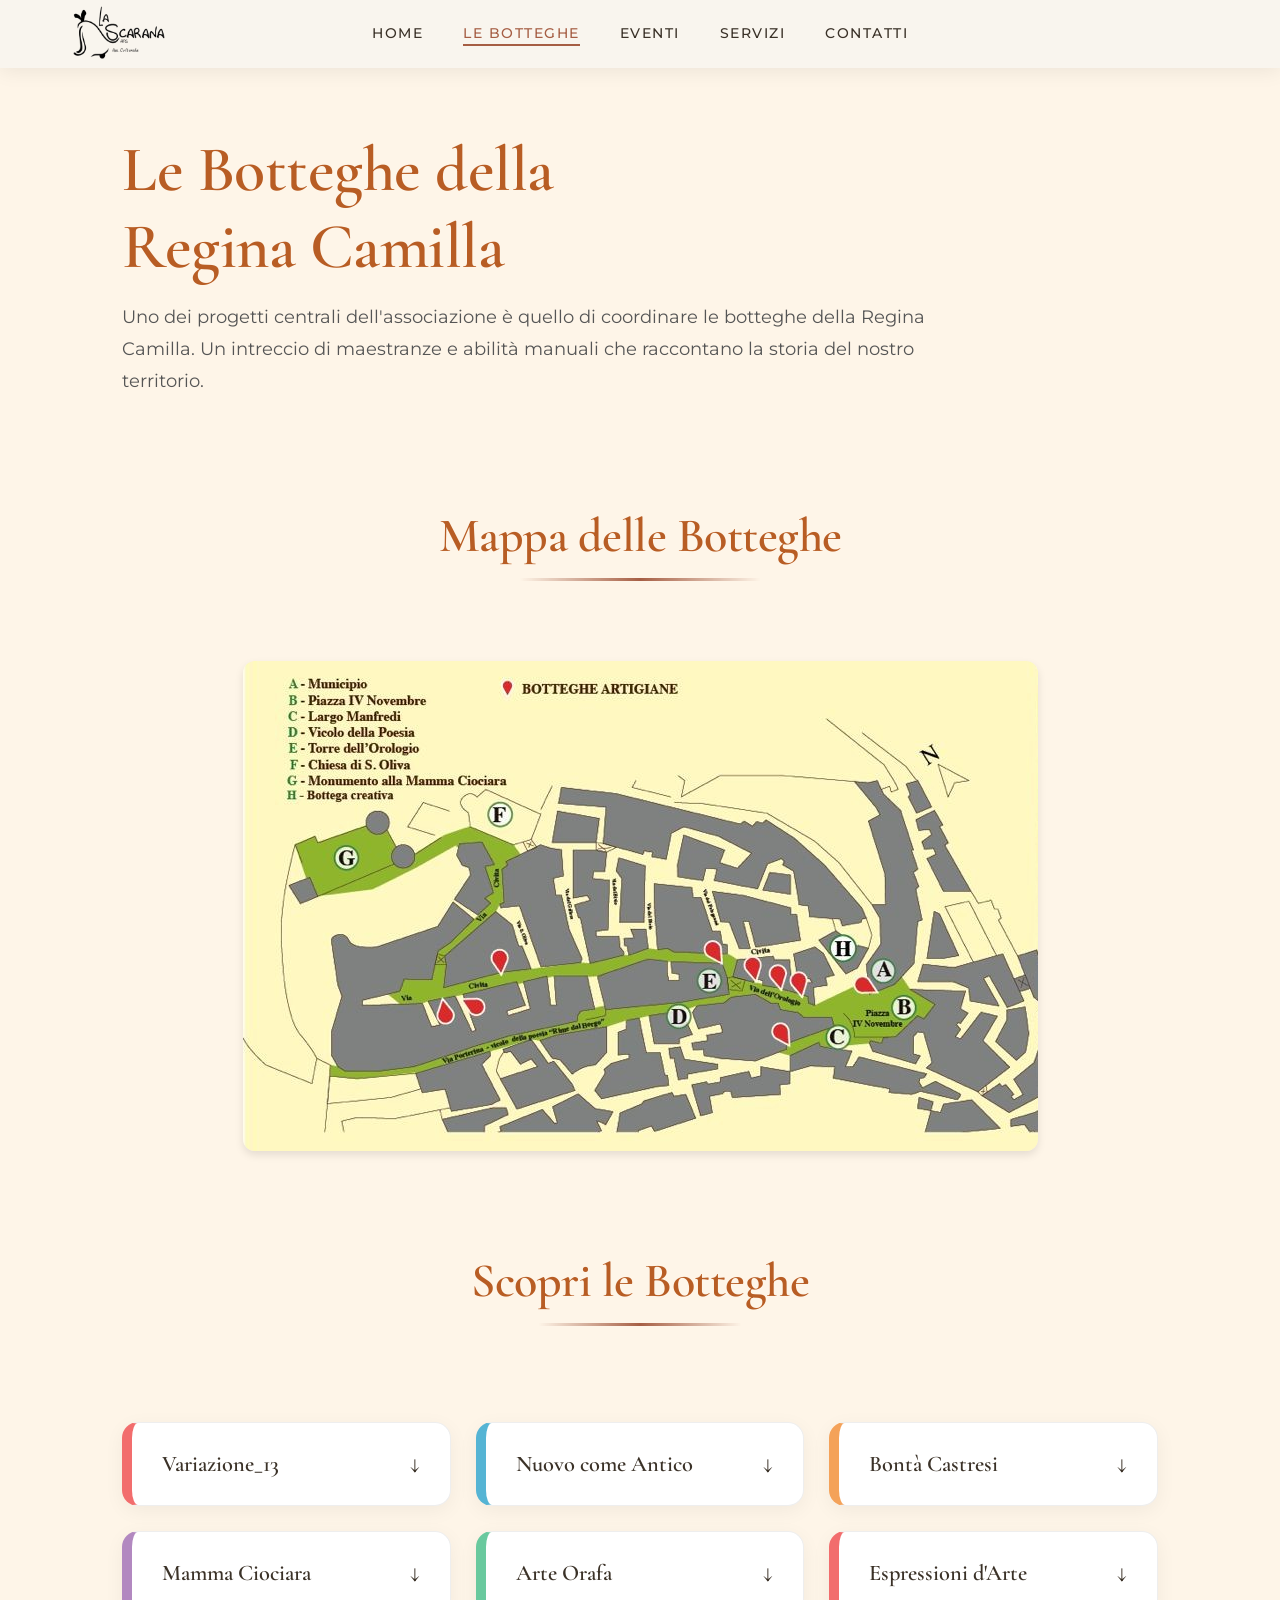
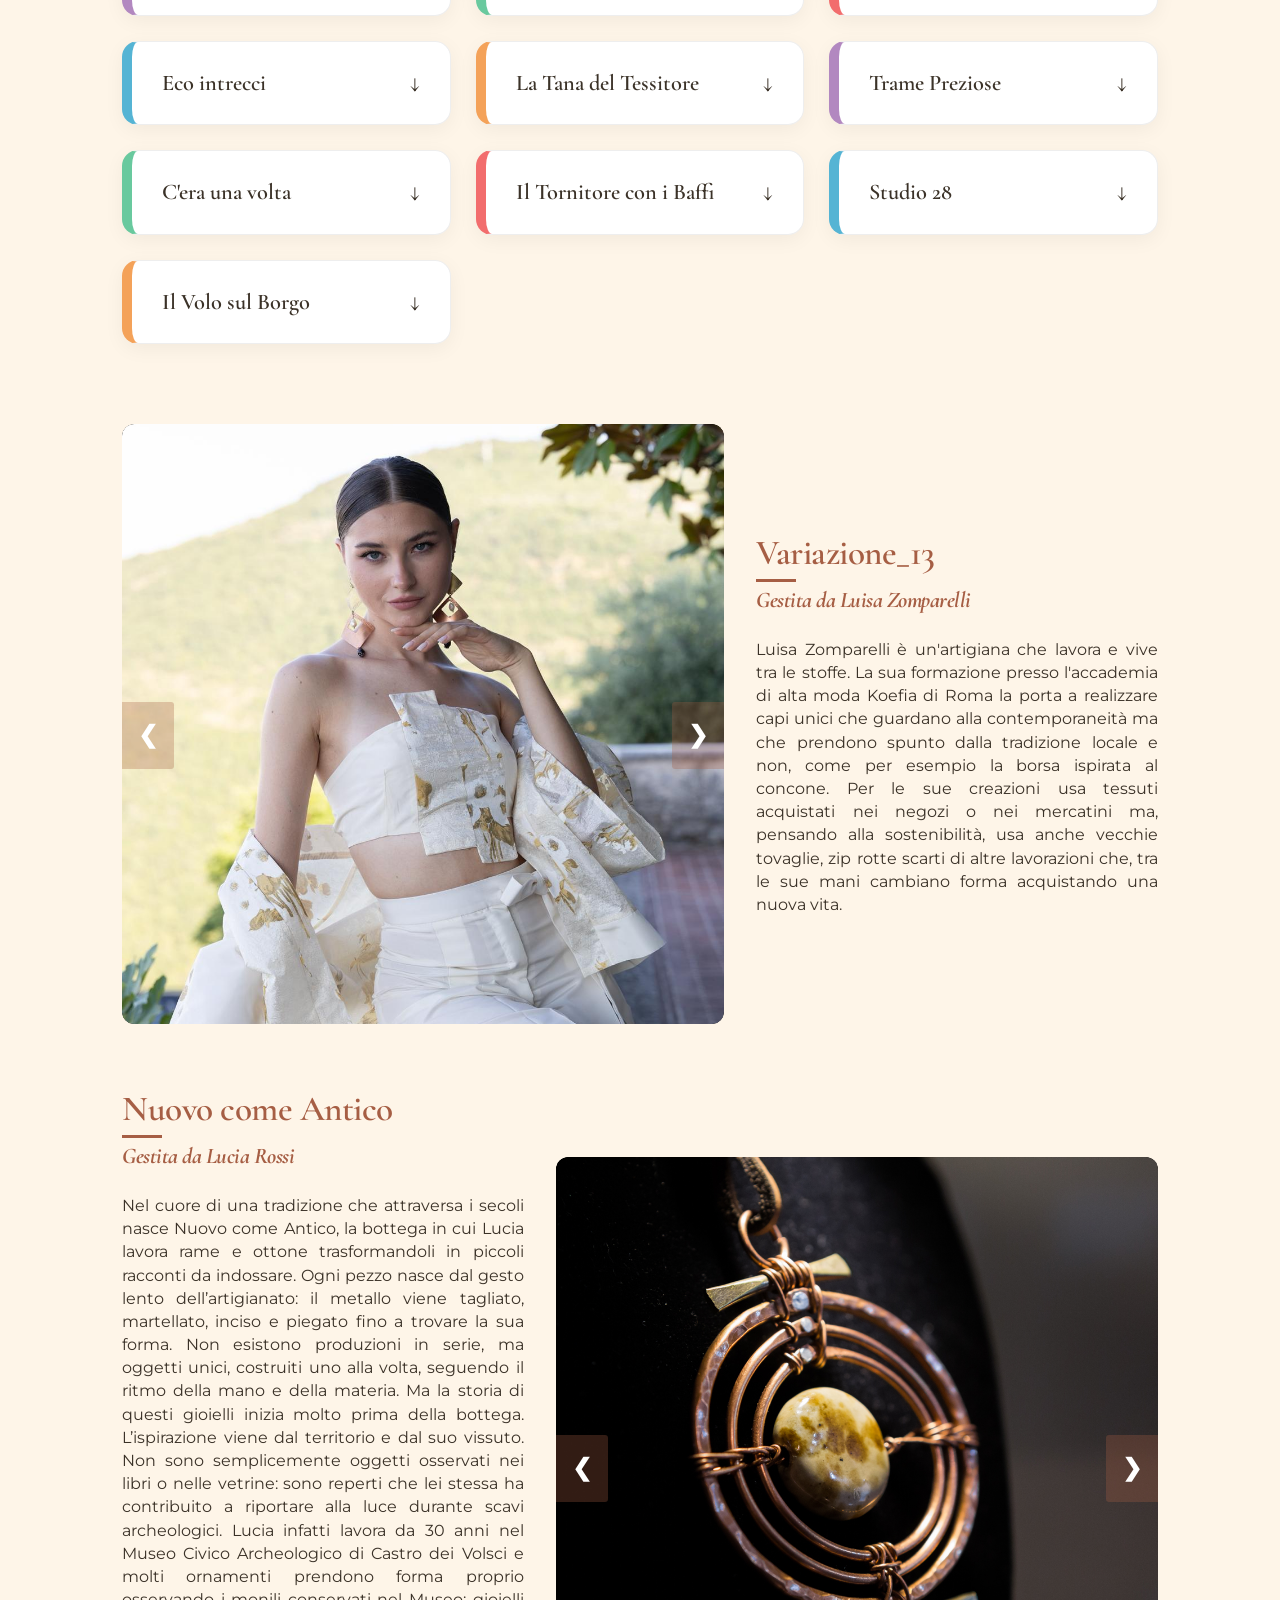
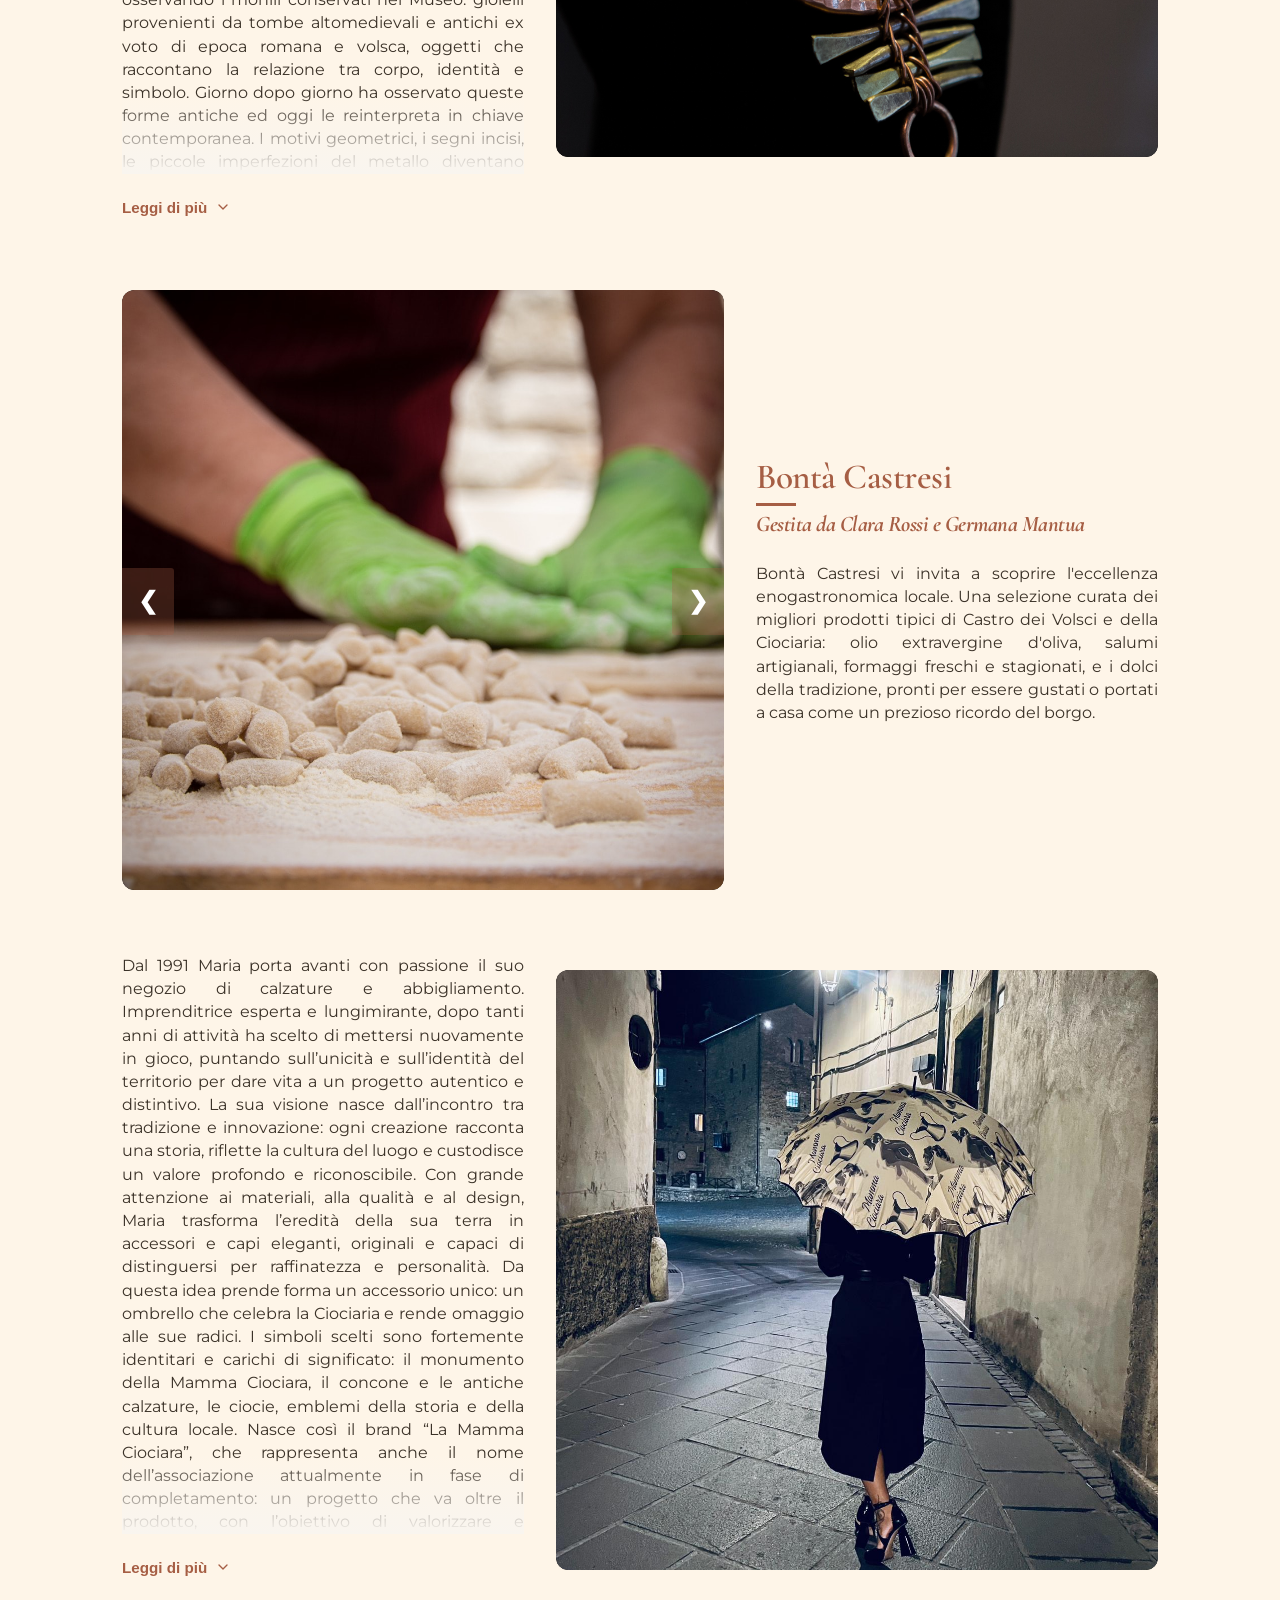
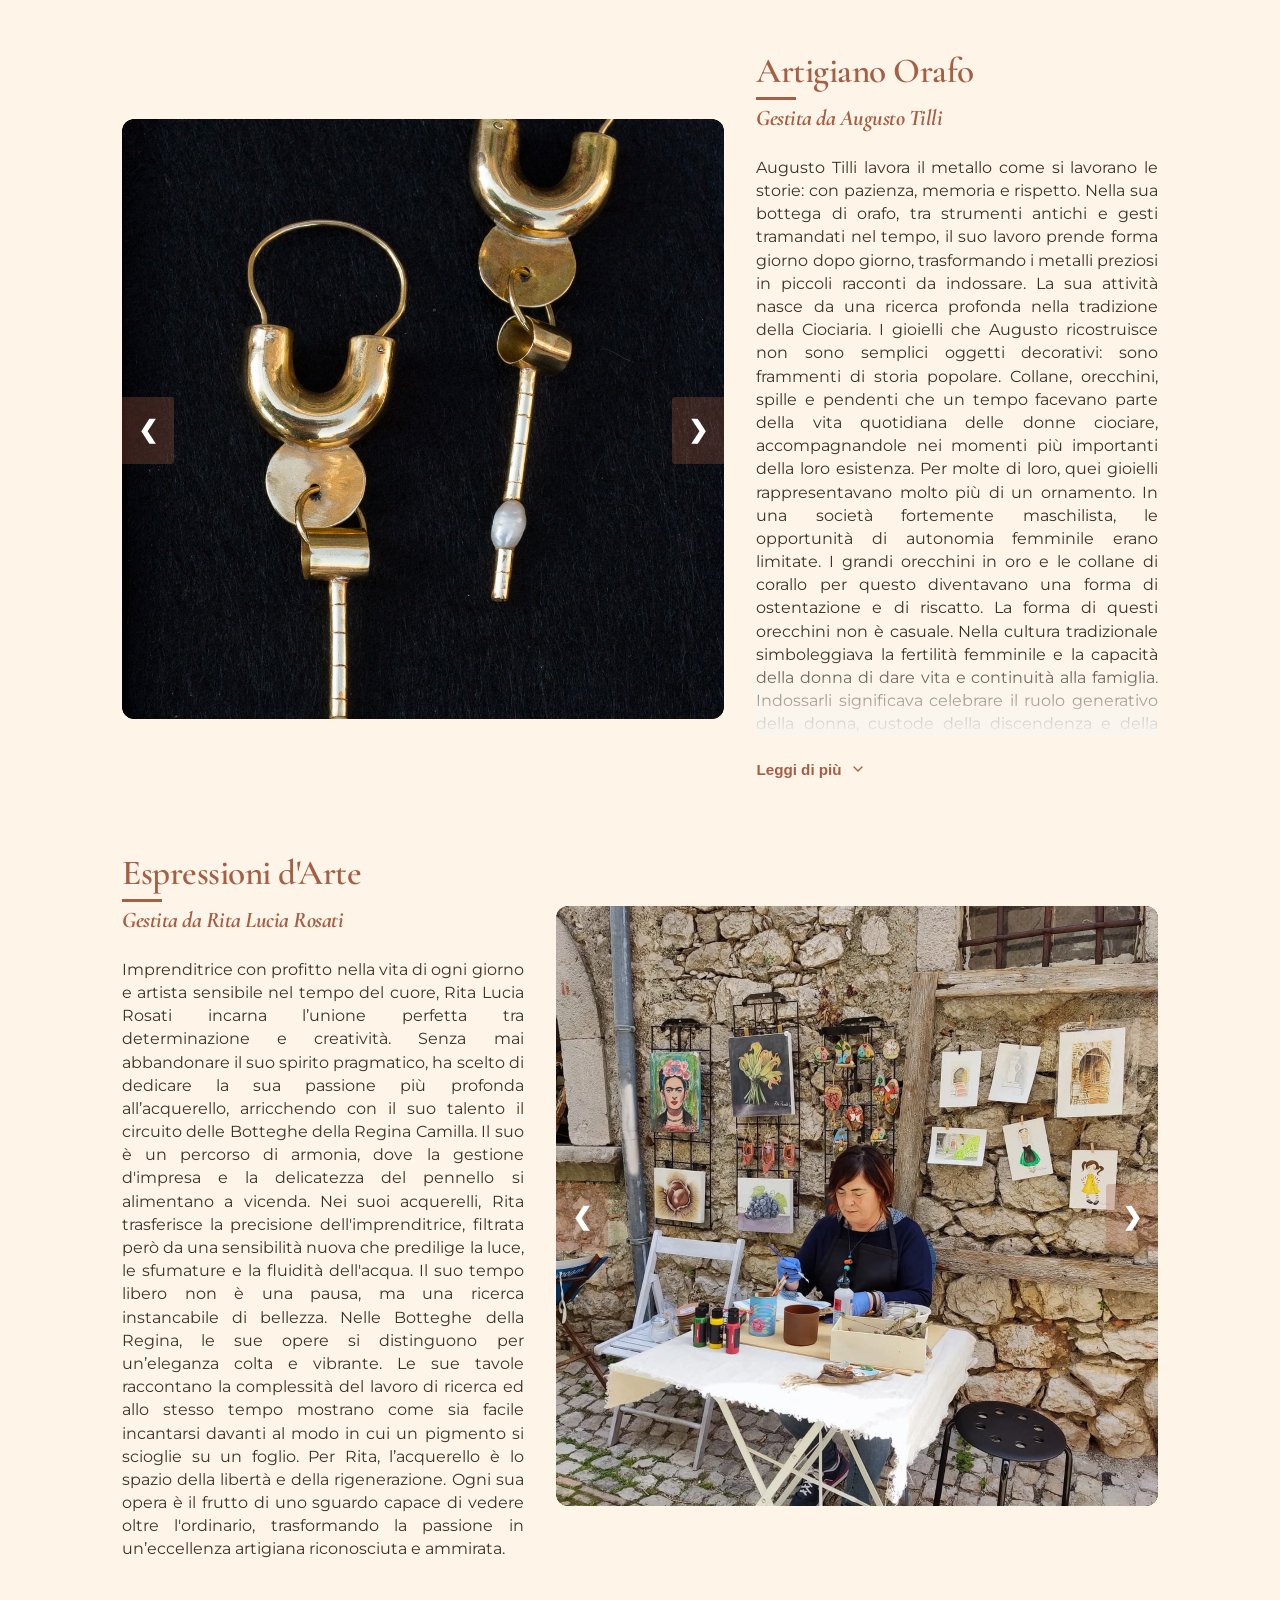
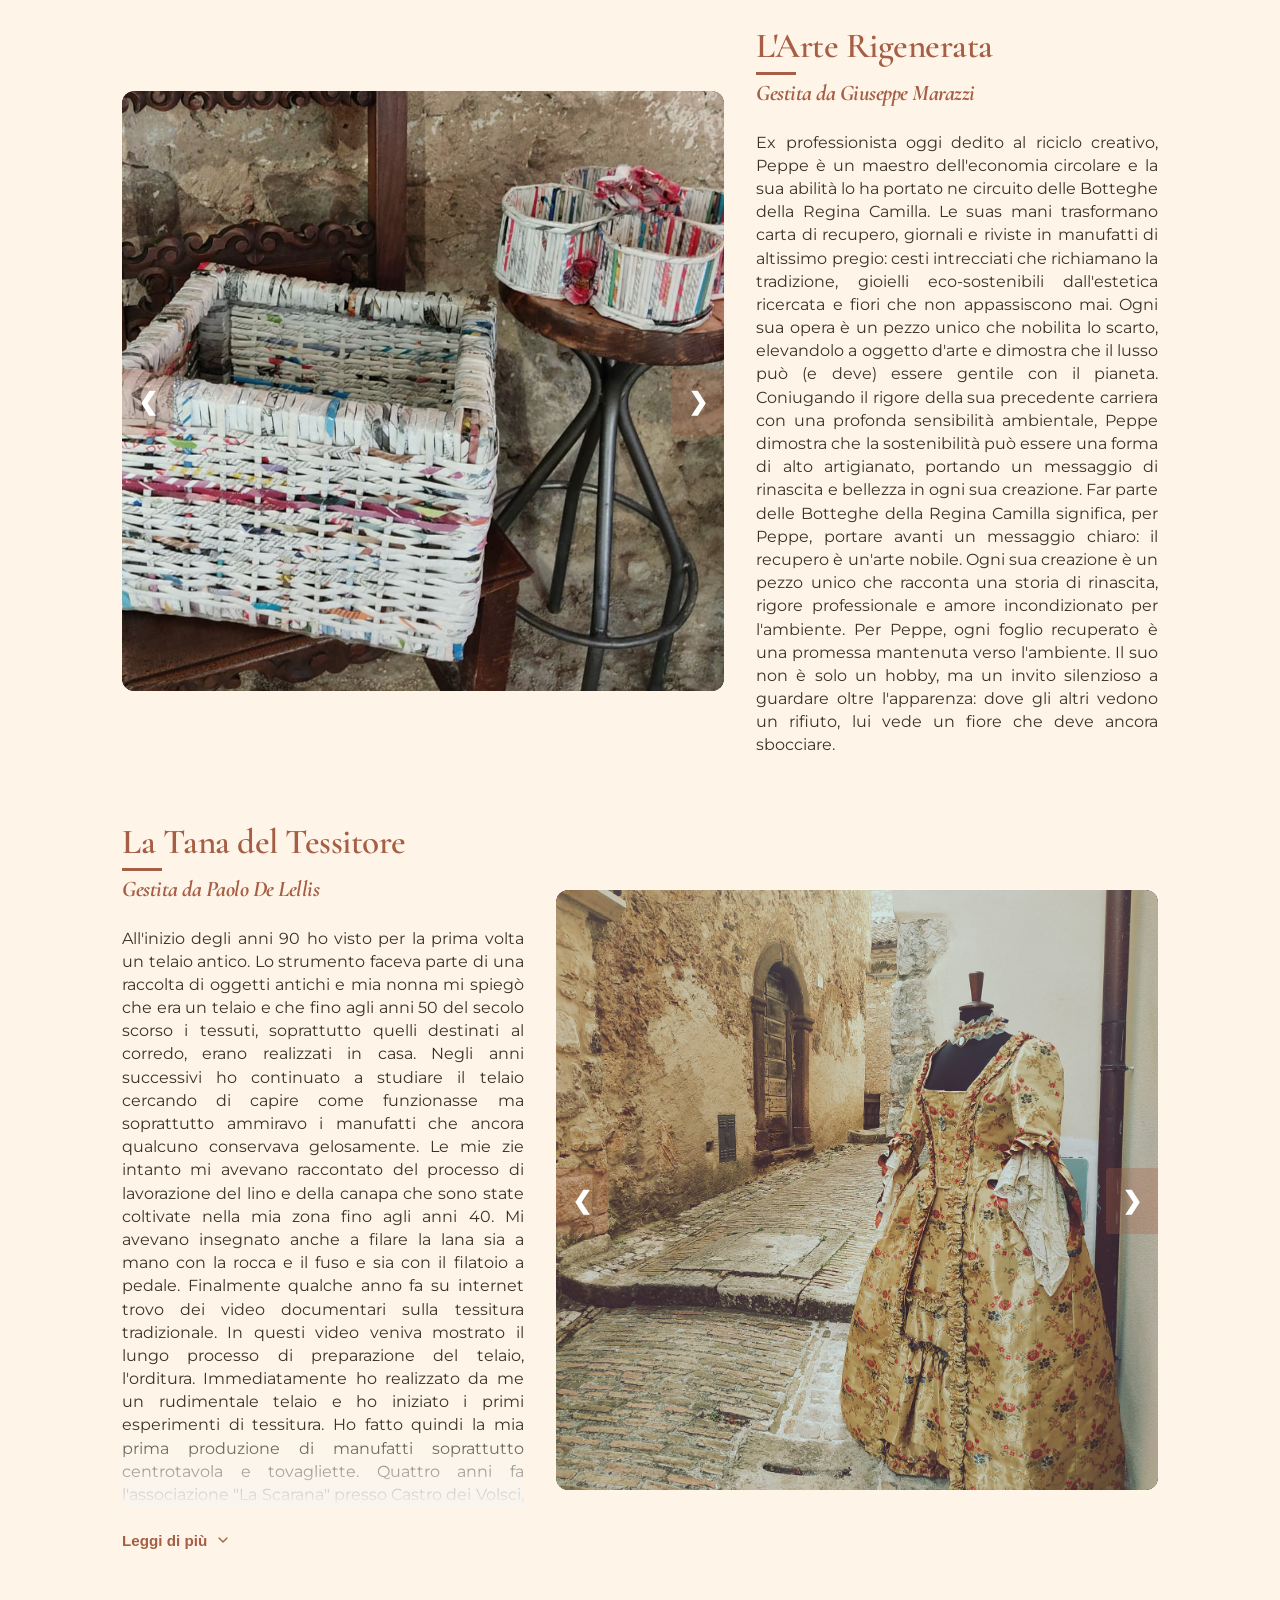
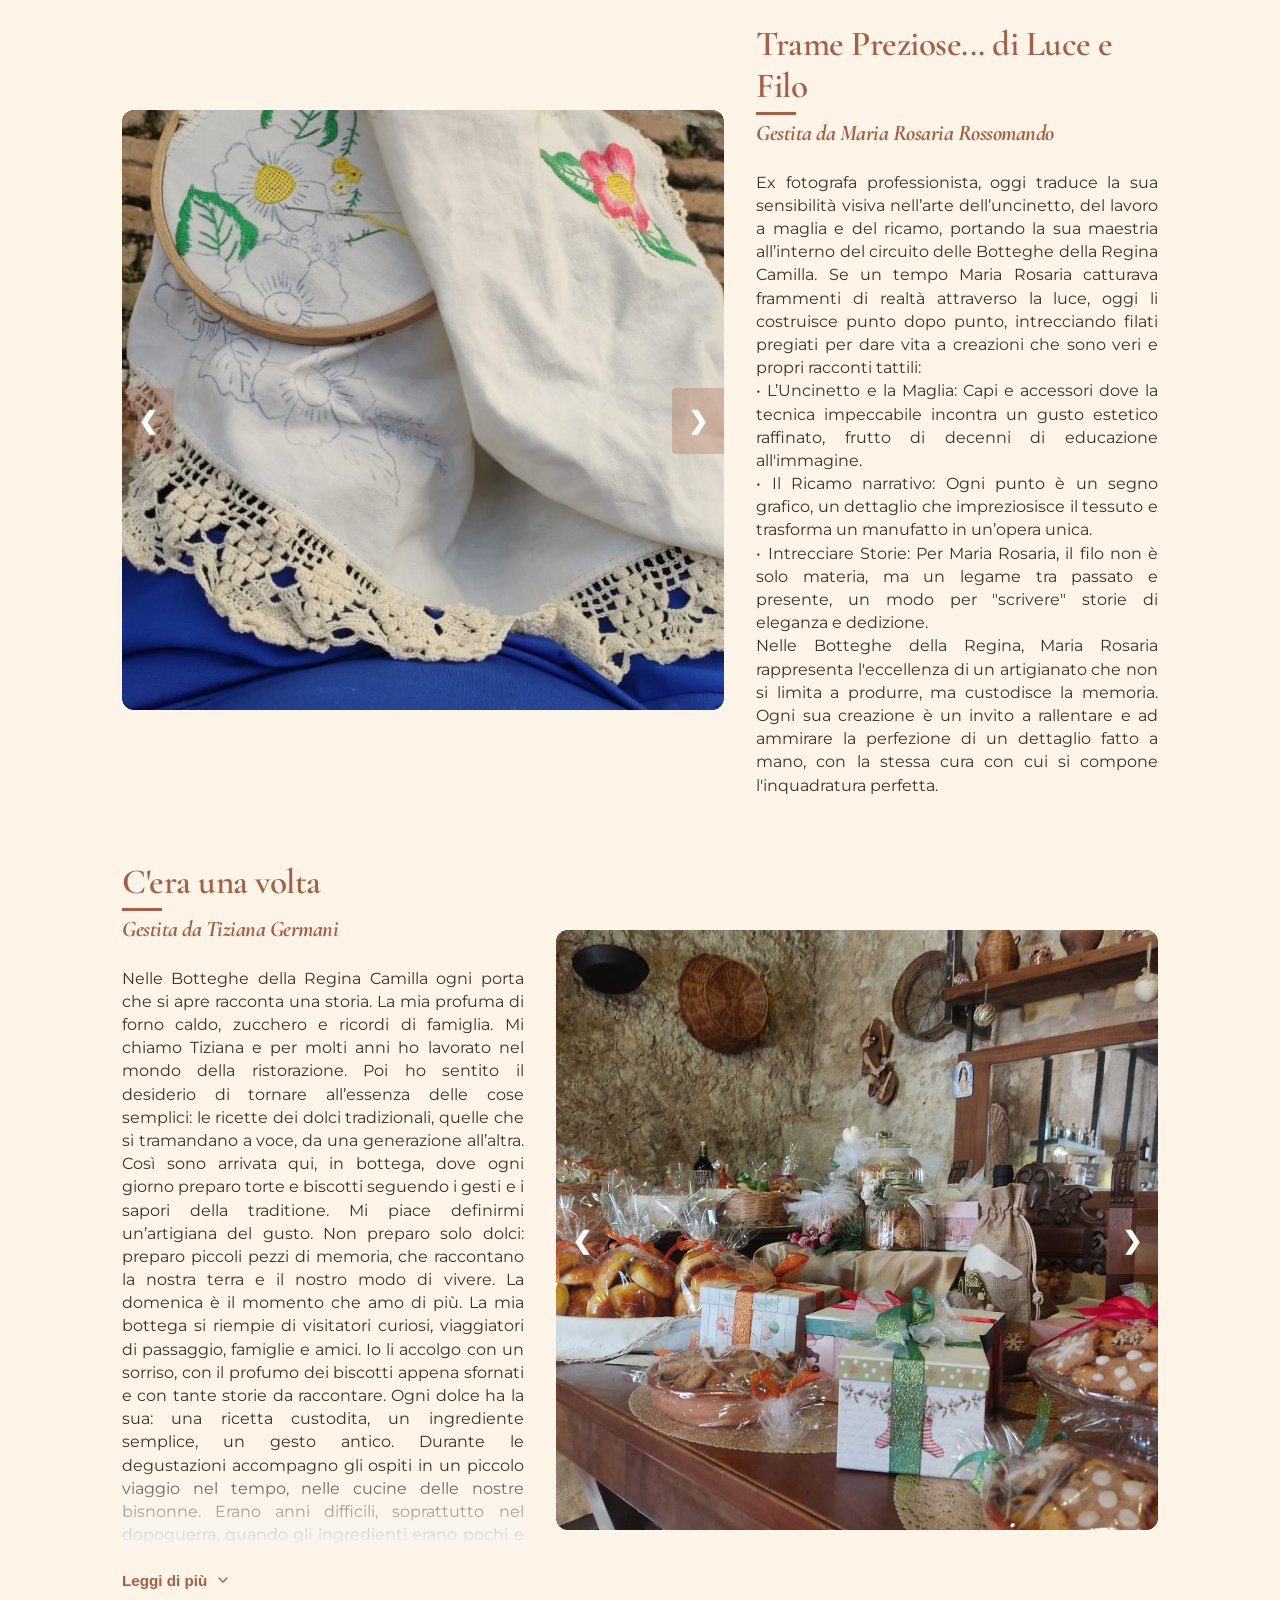
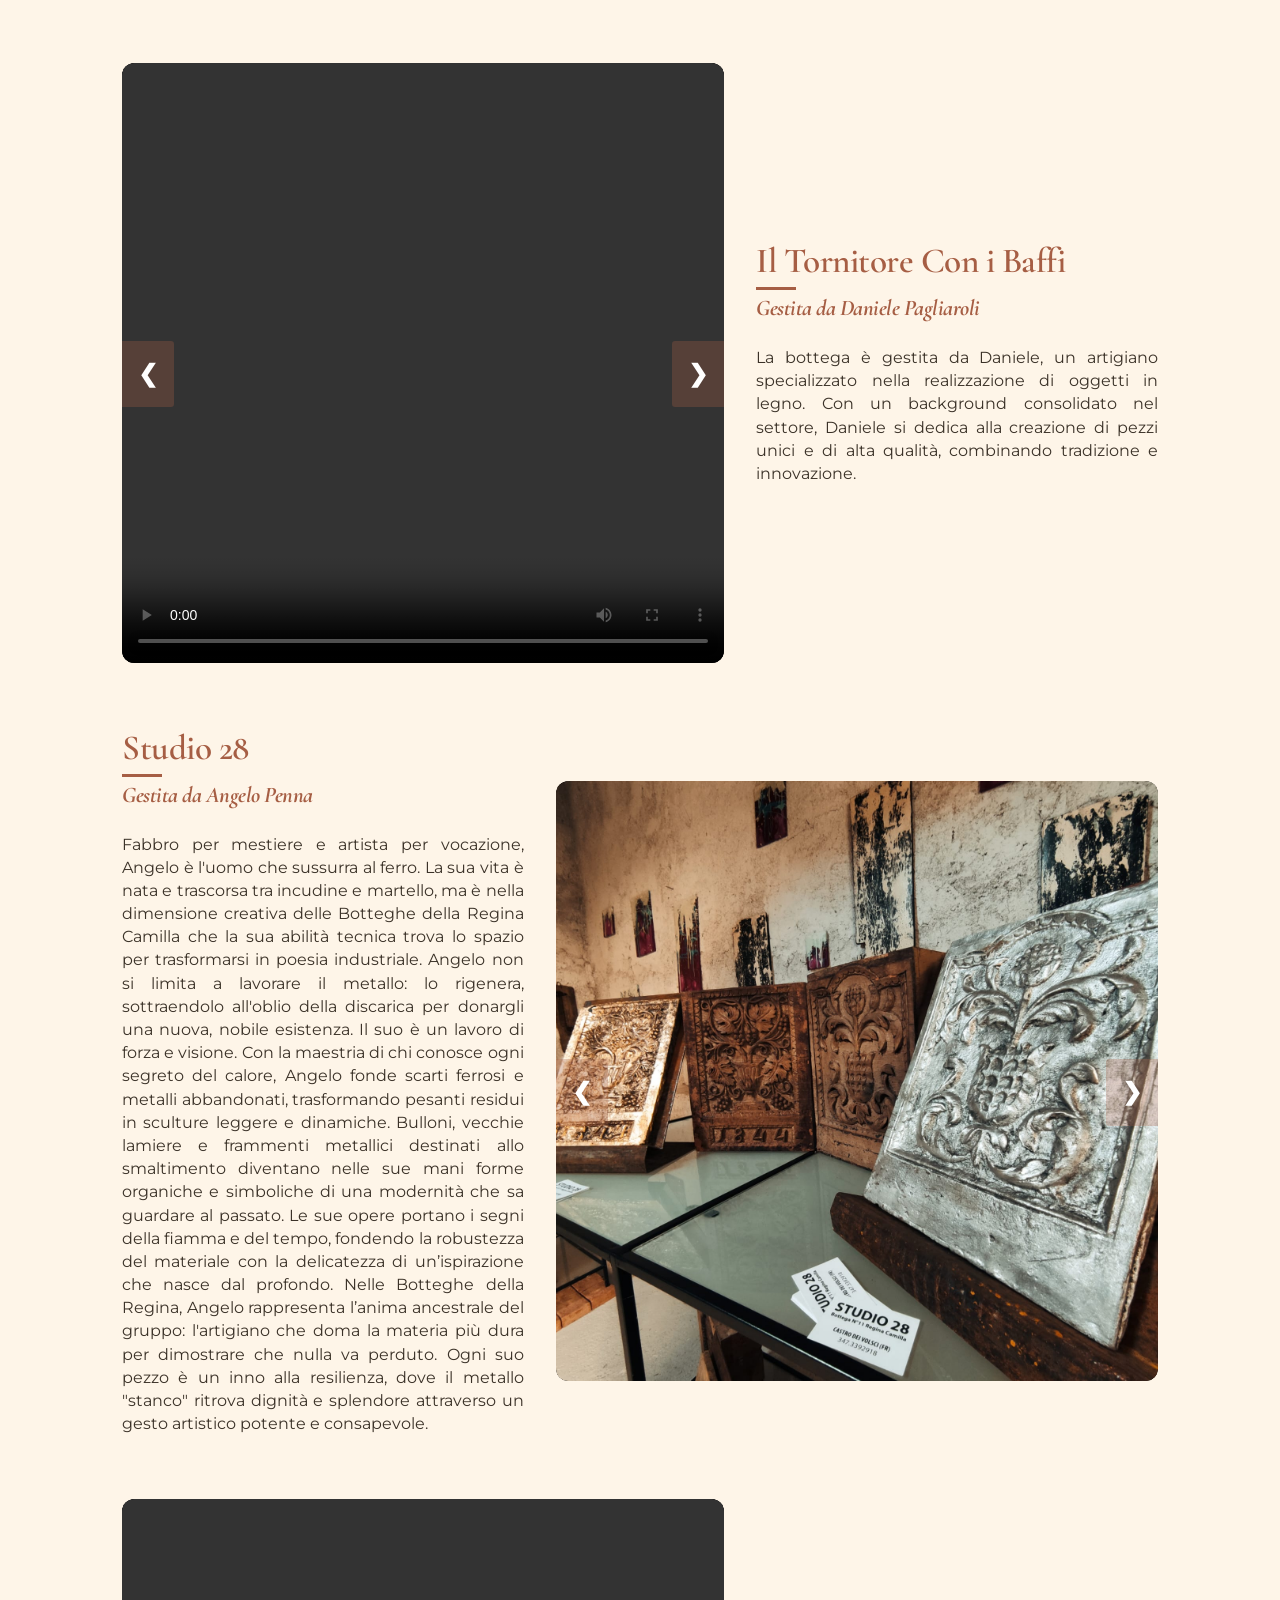
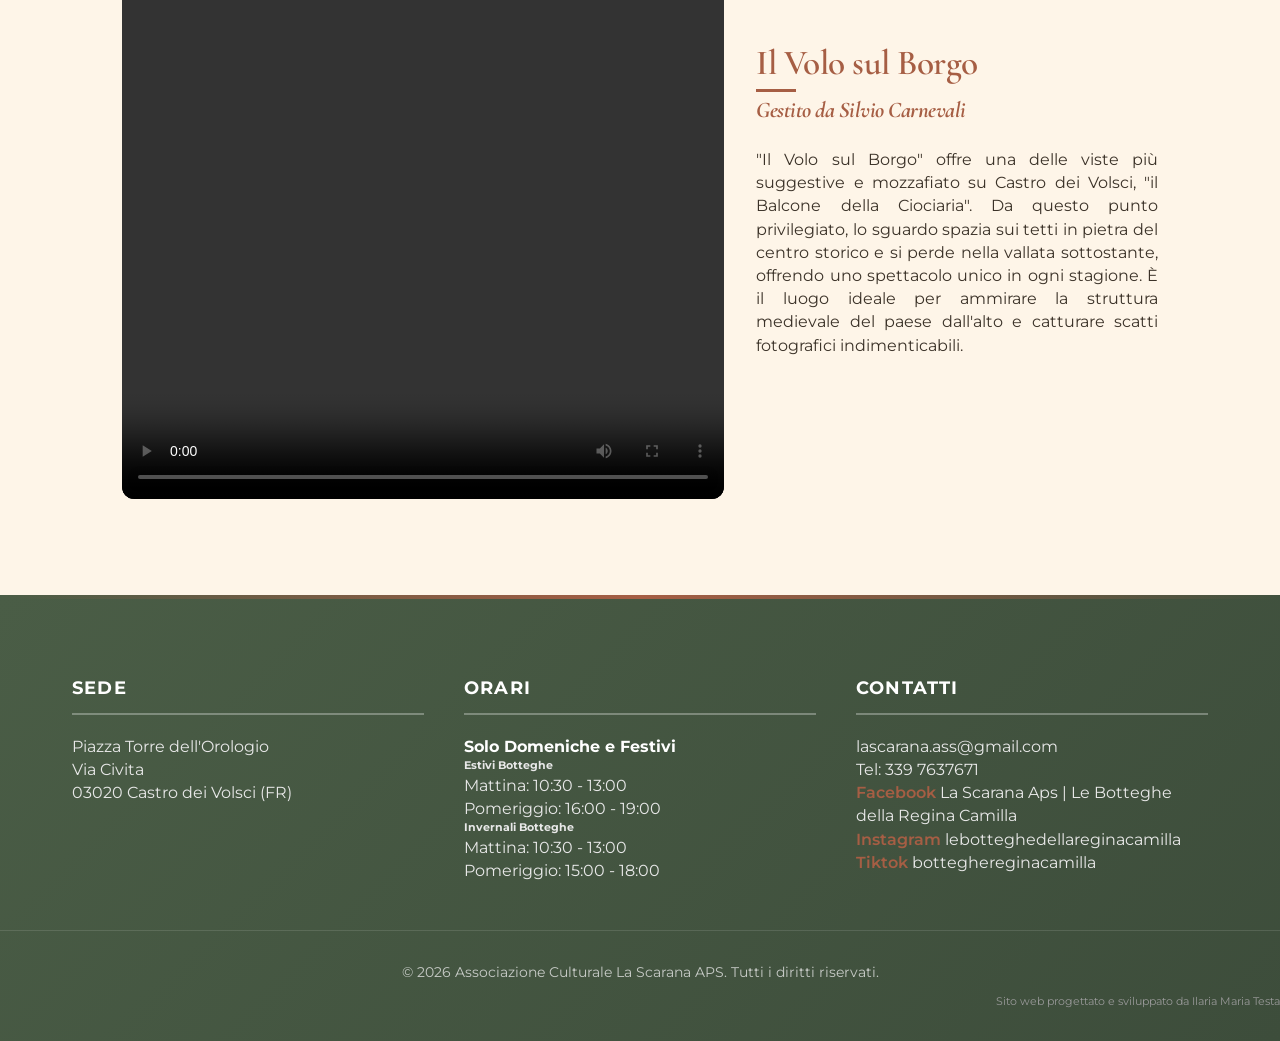
==== commit 105431ca: "Update botteghe.html" ====
--- a/botteghe.html
+++ b/botteghe.html
@@ -8,6 +8,7 @@
     <link rel="preconnect" href="https://fonts.gstatic.com" crossorigin>
     <link href="https://fonts.googleapis.com/css2?family=Cormorant+Garamond:ital,wght@0,400;0,600;0,700;1,400&family=Montserrat:wght@300;400;500;600&display=swap" rel="stylesheet">
     <link rel="stylesheet" href="style.css">
+    <link rel="icon" type="image/png" href="asset/favicon.png">
     <style>
         /* Stile aggiuntivo per gestire l'alternanza automatica delle foto (destra/sinistra) */
         .bottega-section.split-layout {
@@ -252,9 +253,6 @@
         <section id="espressioni-arte" class="bottega-section split-layout">
             <div class="image-box" style="padding: 0; background: transparent; box-shadow: none; flex: 1.5; height: 550px;">
                 <div class="carousel-container" id="gallery-espressioni-arte" style="height: 100%; margin: 0; max-width: 100%;">
-                    <div class="carousel-slide fade" style="height: 100%;">
-                        <img src="asset/_D3B4819.jpg" alt="Pittura" style="height: 100%; width: 100%; object-fit: cover;">
-                    </div>
                     <div class="carousel-slide fade" style="height: 100%;">
                         <img src="asset/WhatsApp-Image-2026-03-15-at-22.00.46.jpeg" alt="Pittura" style="height: 100%; width: 100%; object-fit: cover;">
                     </div>
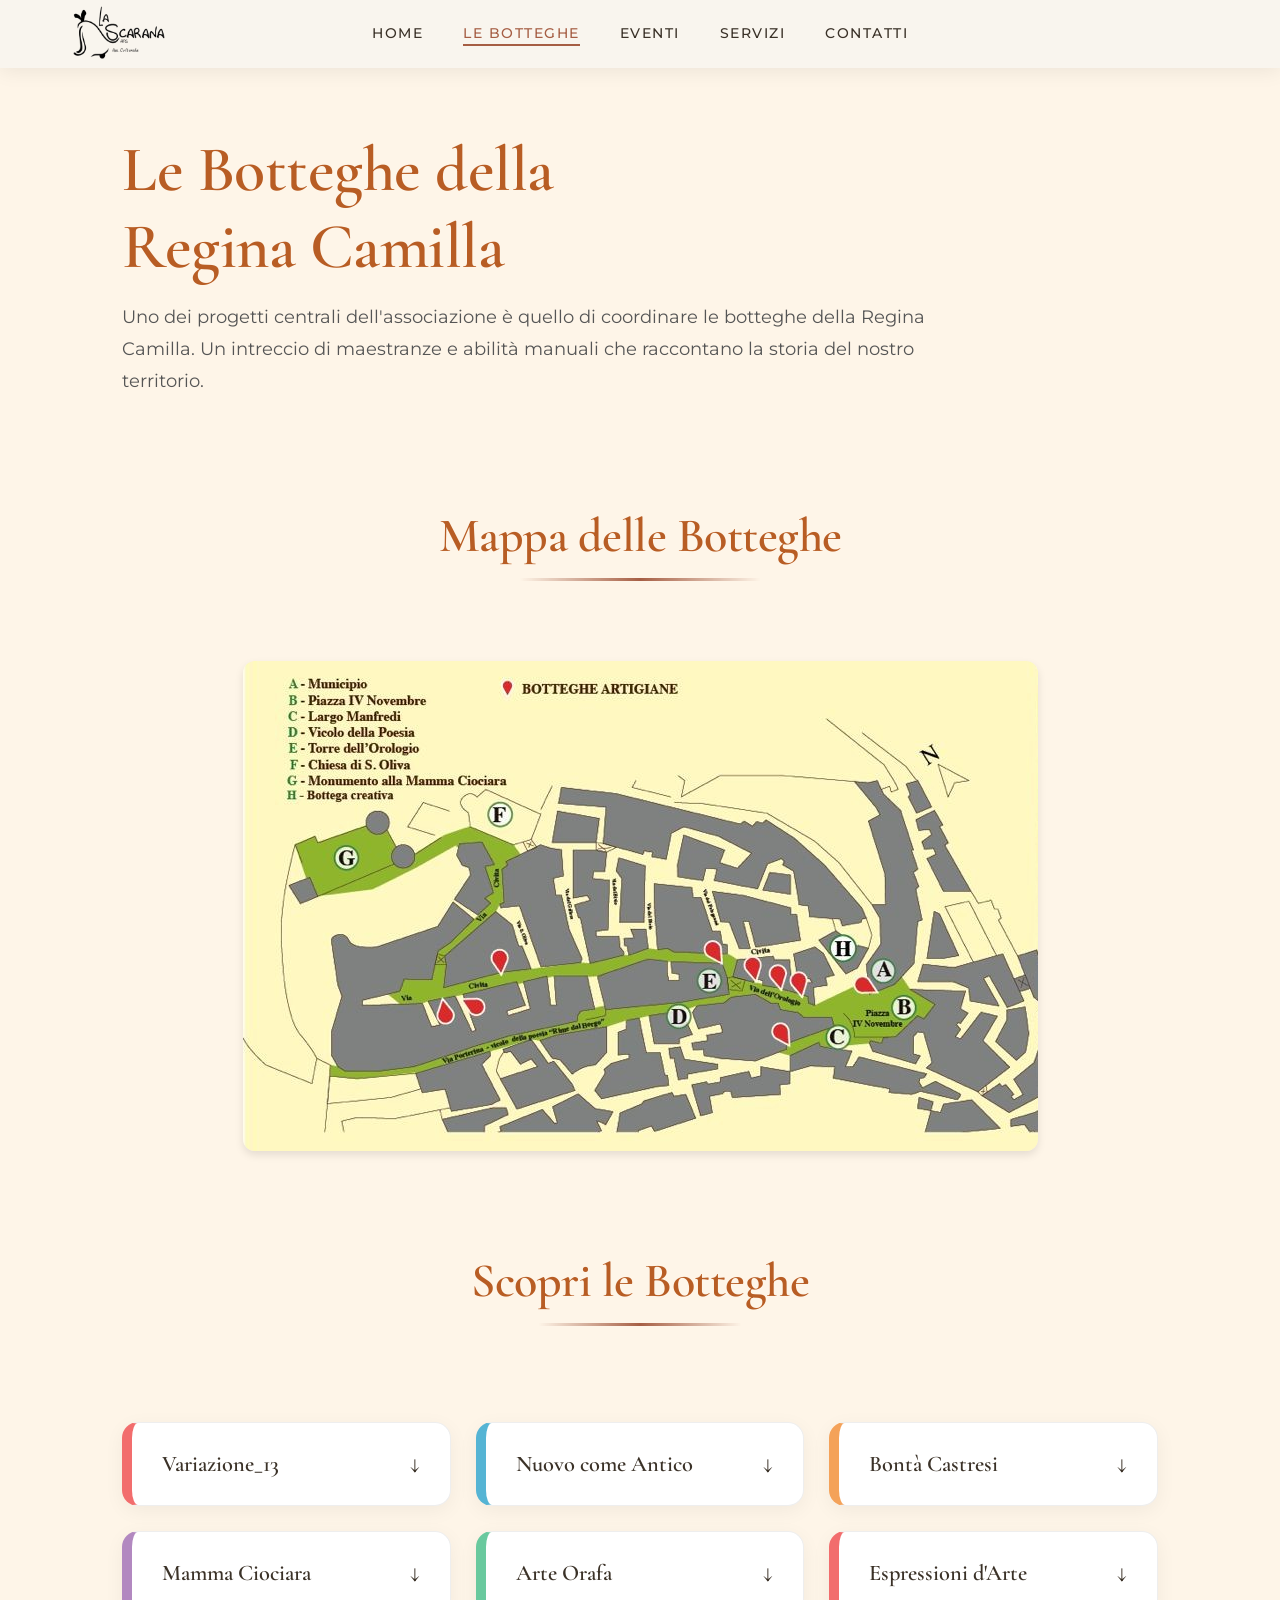
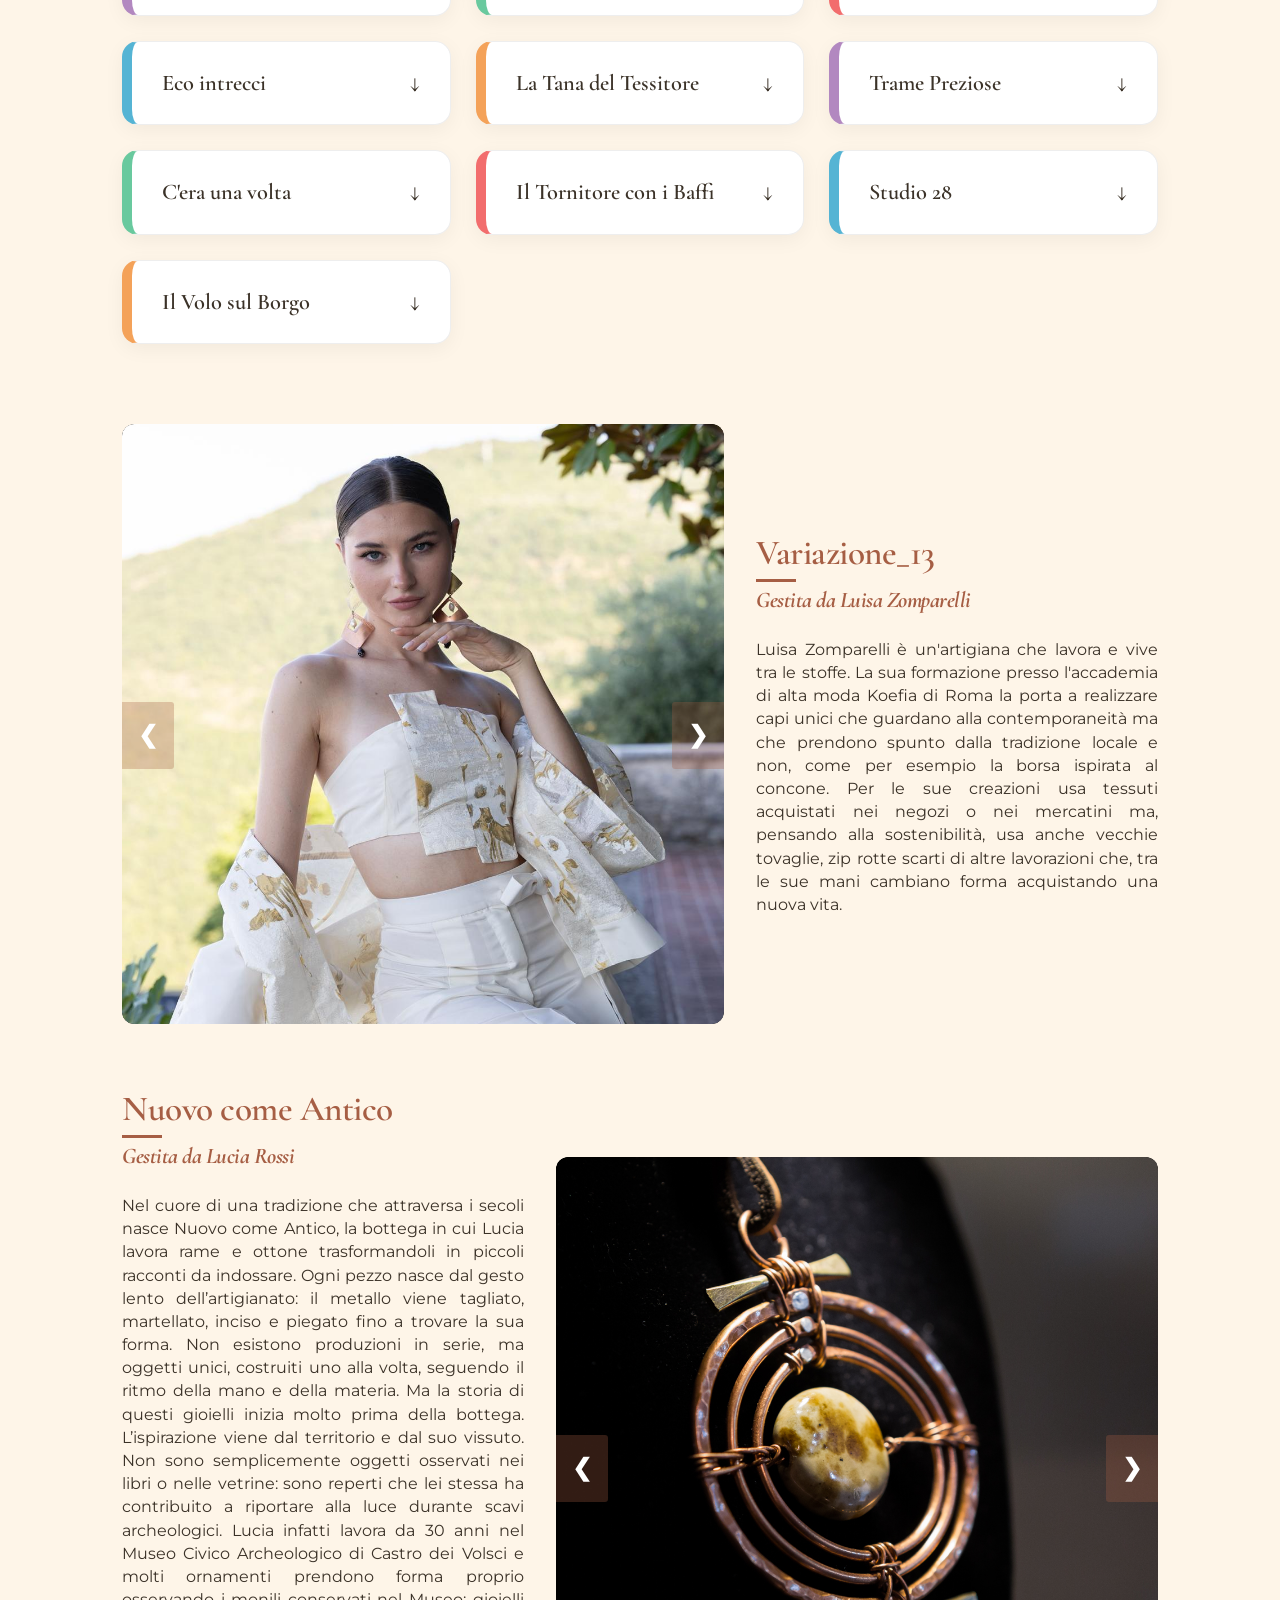
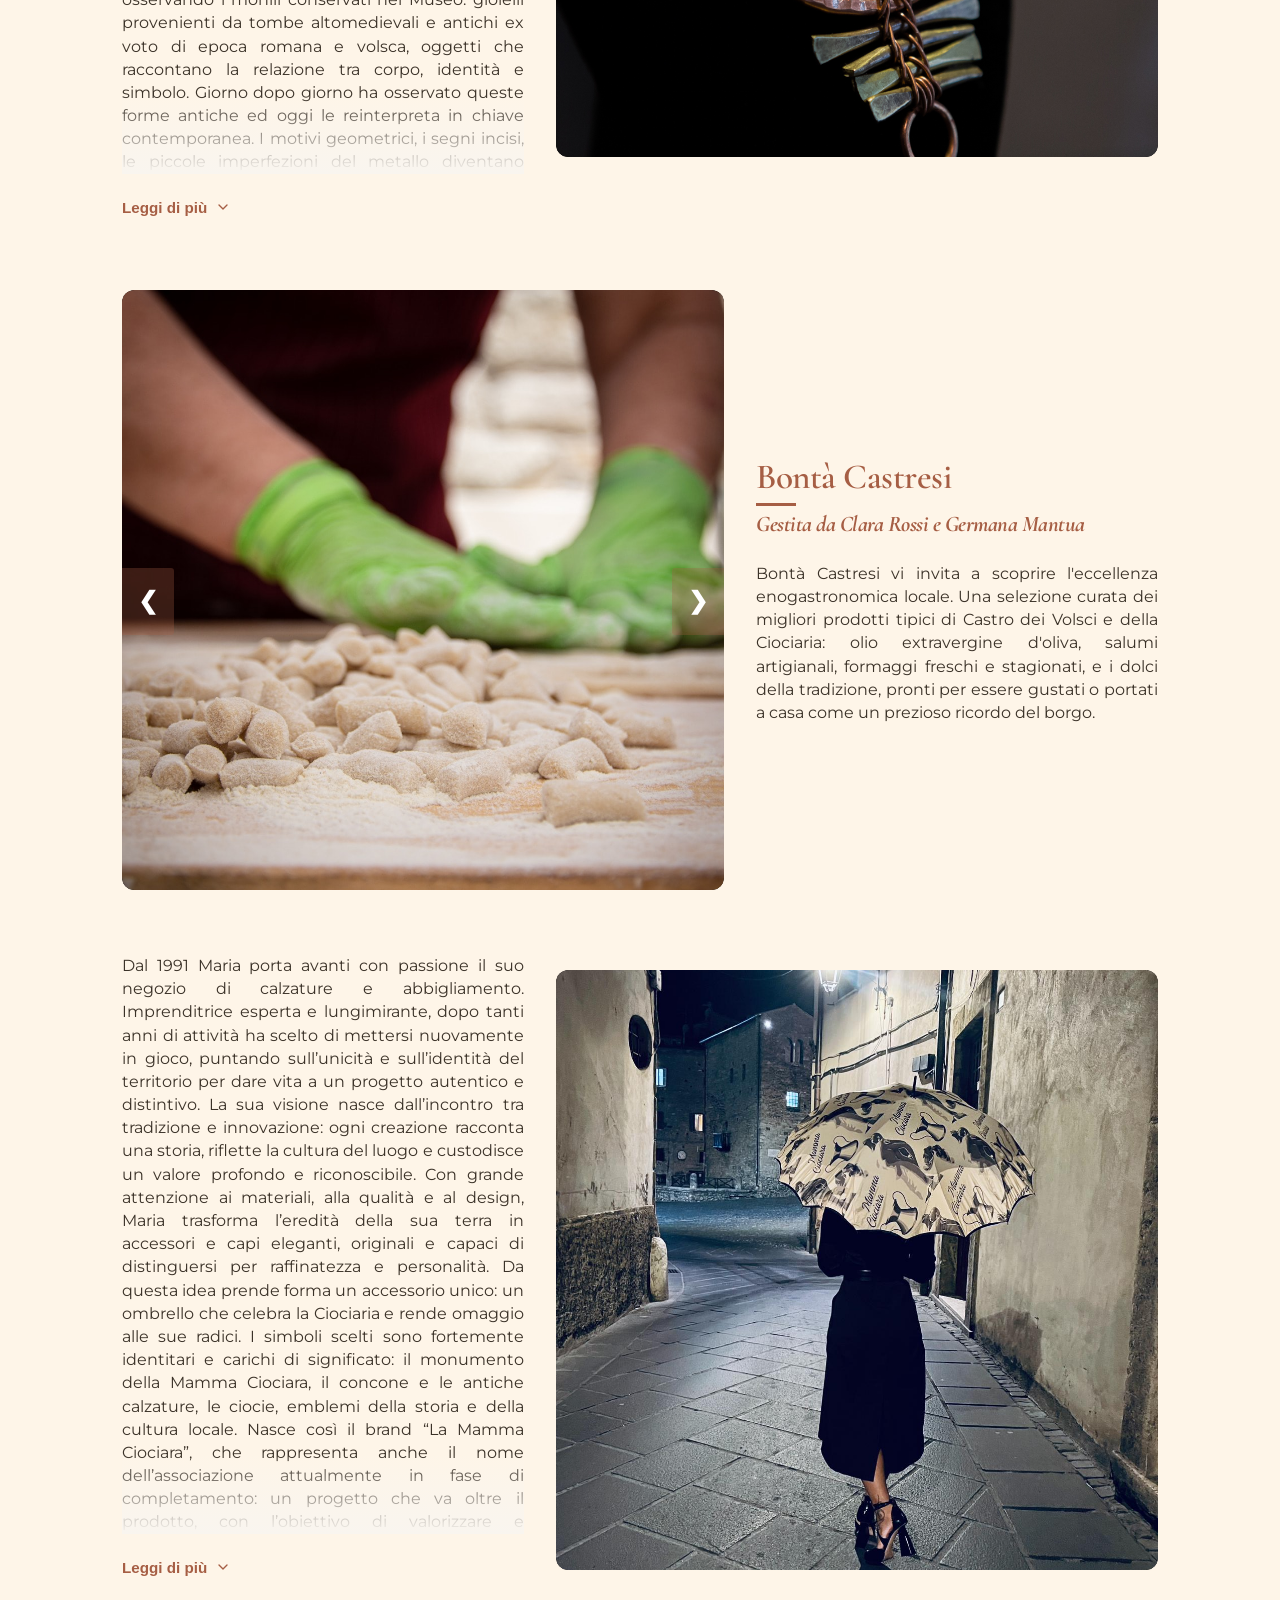
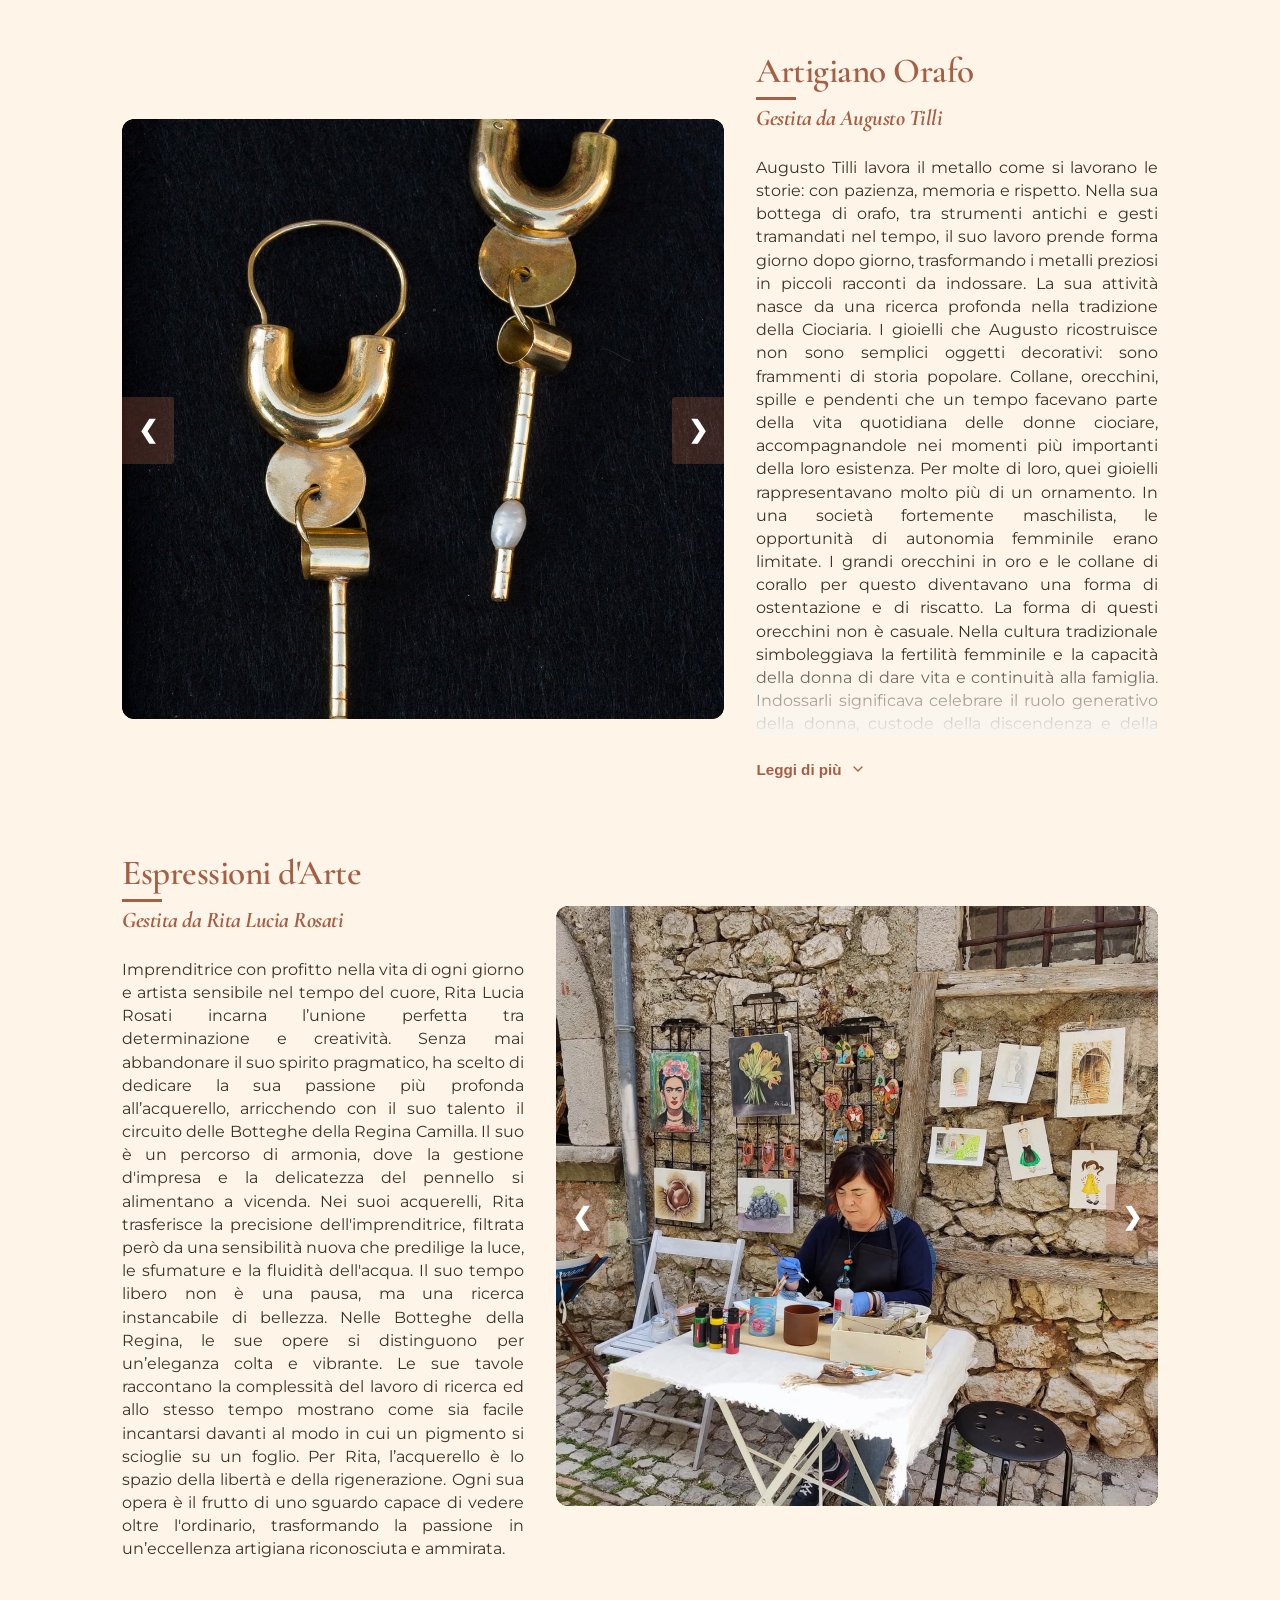
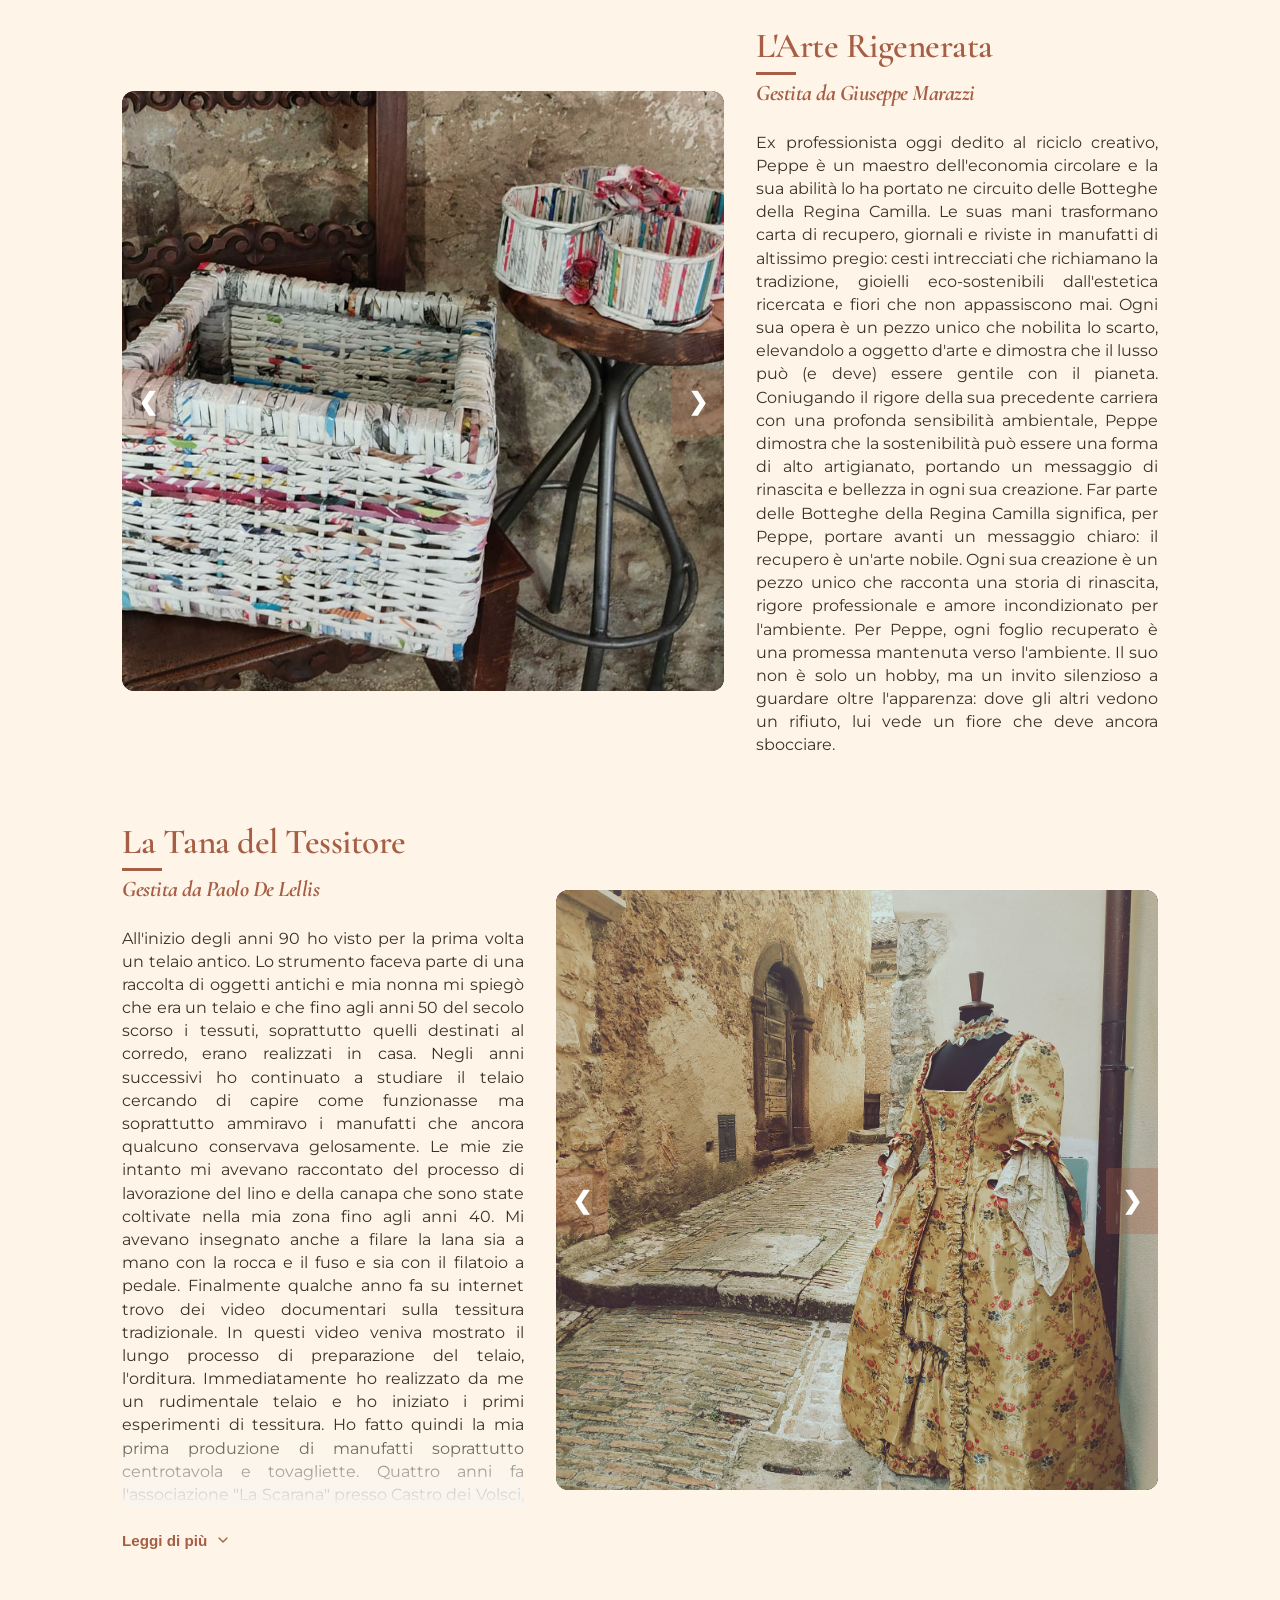
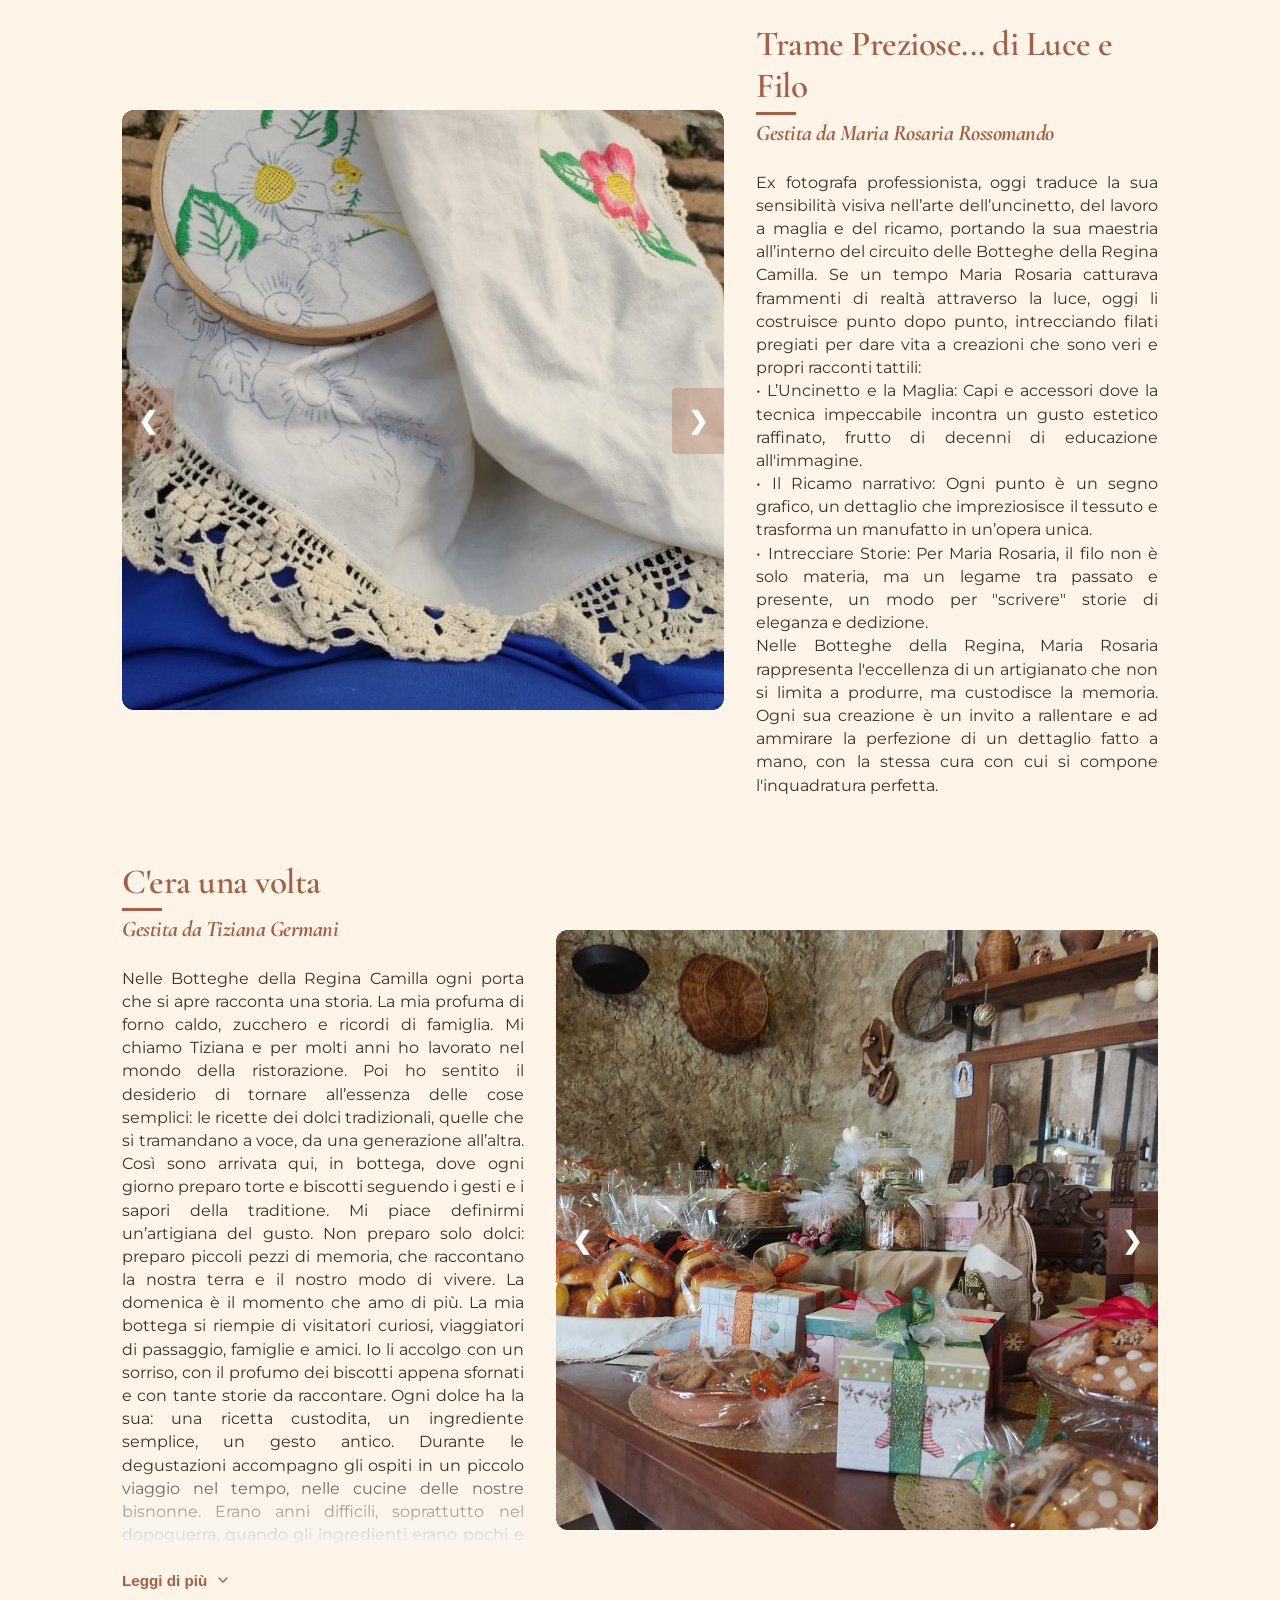
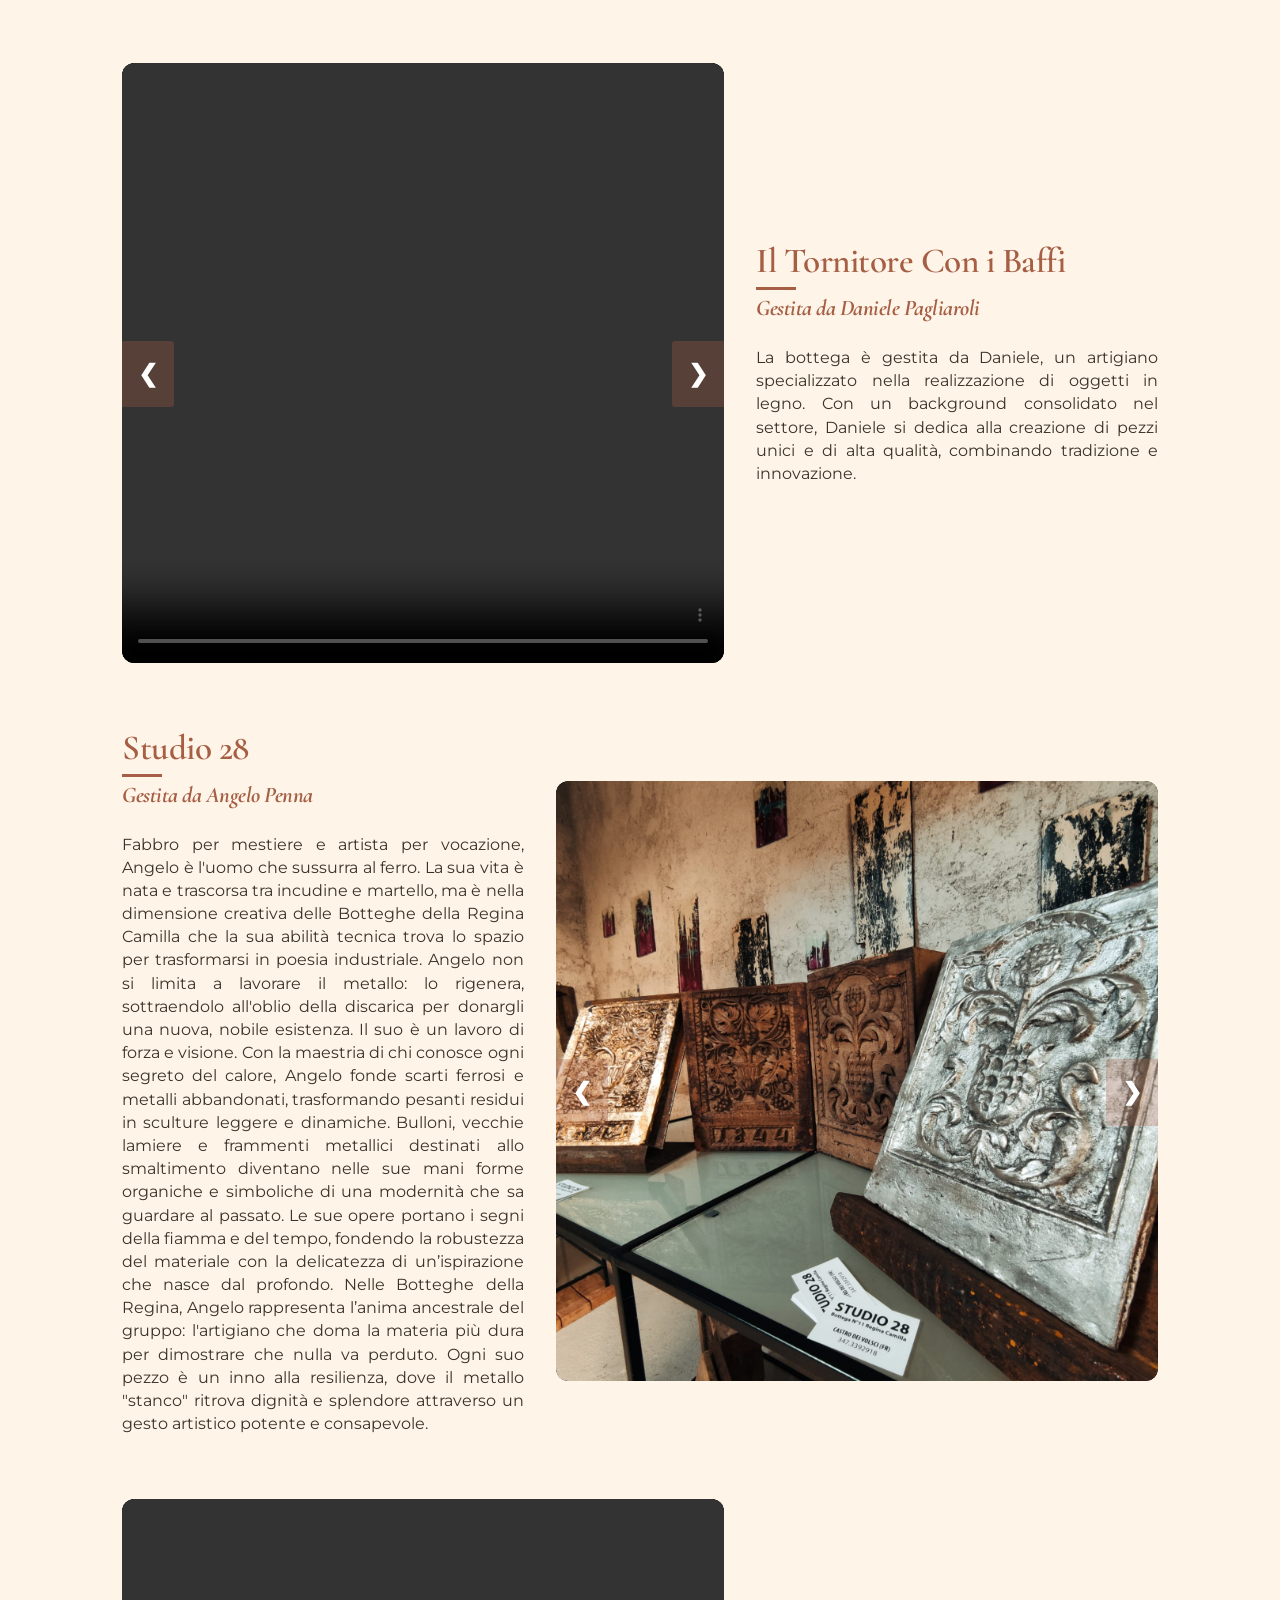
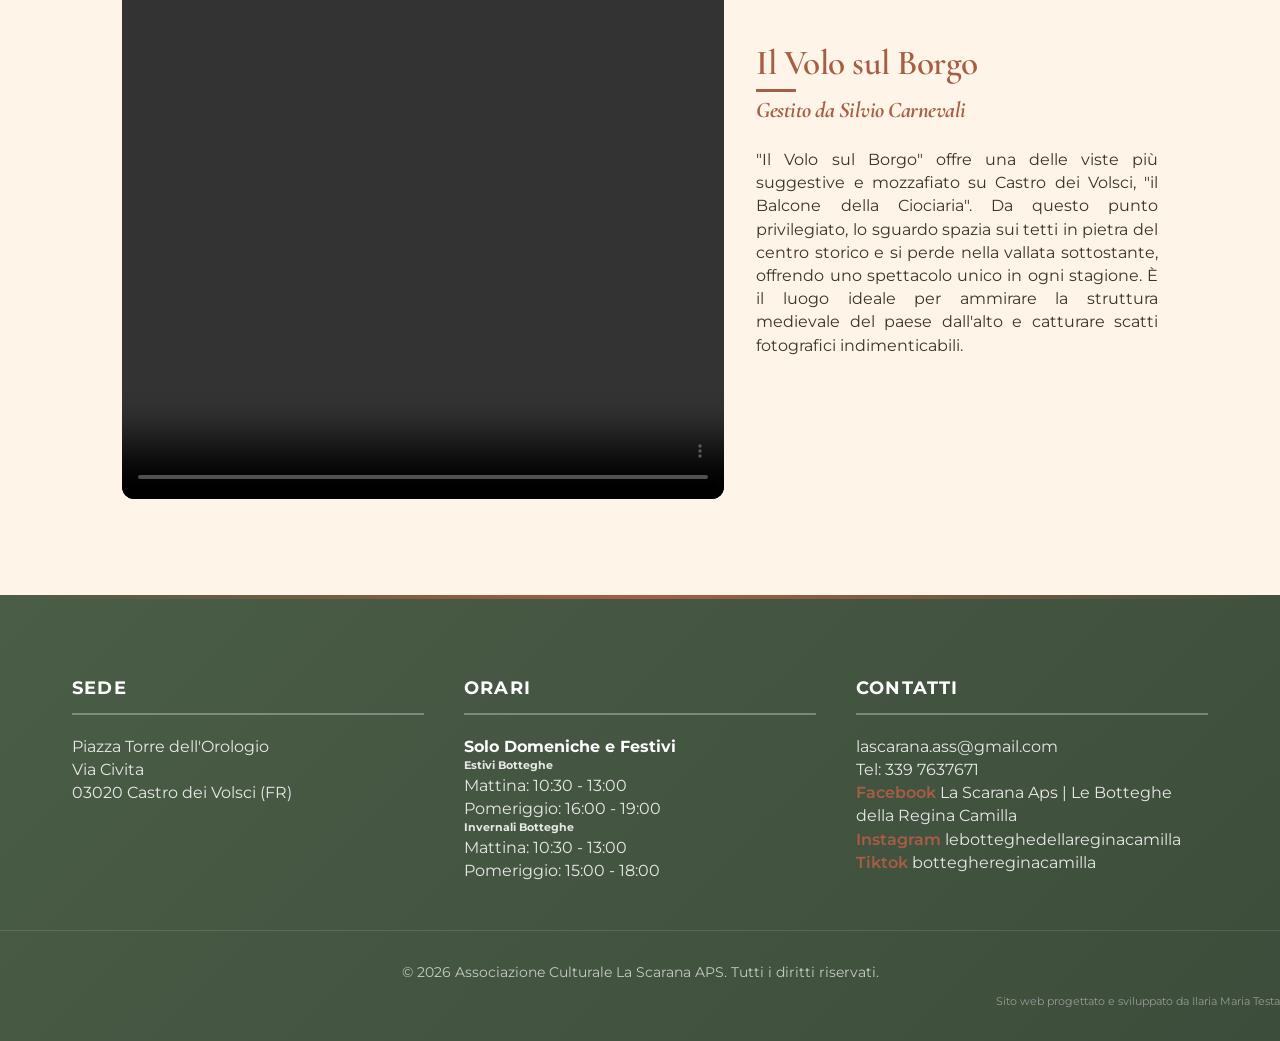
==== commit 96336c62: "Update botteghe.html" ====
--- a/botteghe.html
+++ b/botteghe.html
@@ -303,10 +303,10 @@
                         <img src="asset/paolo-tessitura.jpg" alt="Tessitura" style="height: 100%; width: 100%; object-fit: cover;">
                     </div>
                     <div class="carousel-slide fade" style="height: 100%;">
-                        <img src="asset/_D3B2346.jpg" alt="Tessitura" style="height: 100%; width: 100%; object-fit: cover;">
+                        <img src="asset/_DSC0748.jpg" alt="Tessitura" style="height: 100%; width: 100%; object-fit: cover;">
                     </div>
                      <div class="carousel-slide fade" style="height: 100%;">
-                        <img src="asset/_D3B2359.jpg" alt="Tessitura" style="height: 100%; width: 100%; object-fit: cover;">
+                        <img src="asset/abito-paolo-1.jpg" alt="Tessitura" style="height: 100%; width: 100%; object-fit: cover;">
                     </div>
                     <a class="prev" onclick="changeSlide('gallery-tana-tessitore', -1)">&#10094;</a>
                     <a class="next" onclick="changeSlide('gallery-tana-tessitore', 1)">&#10095;</a>
